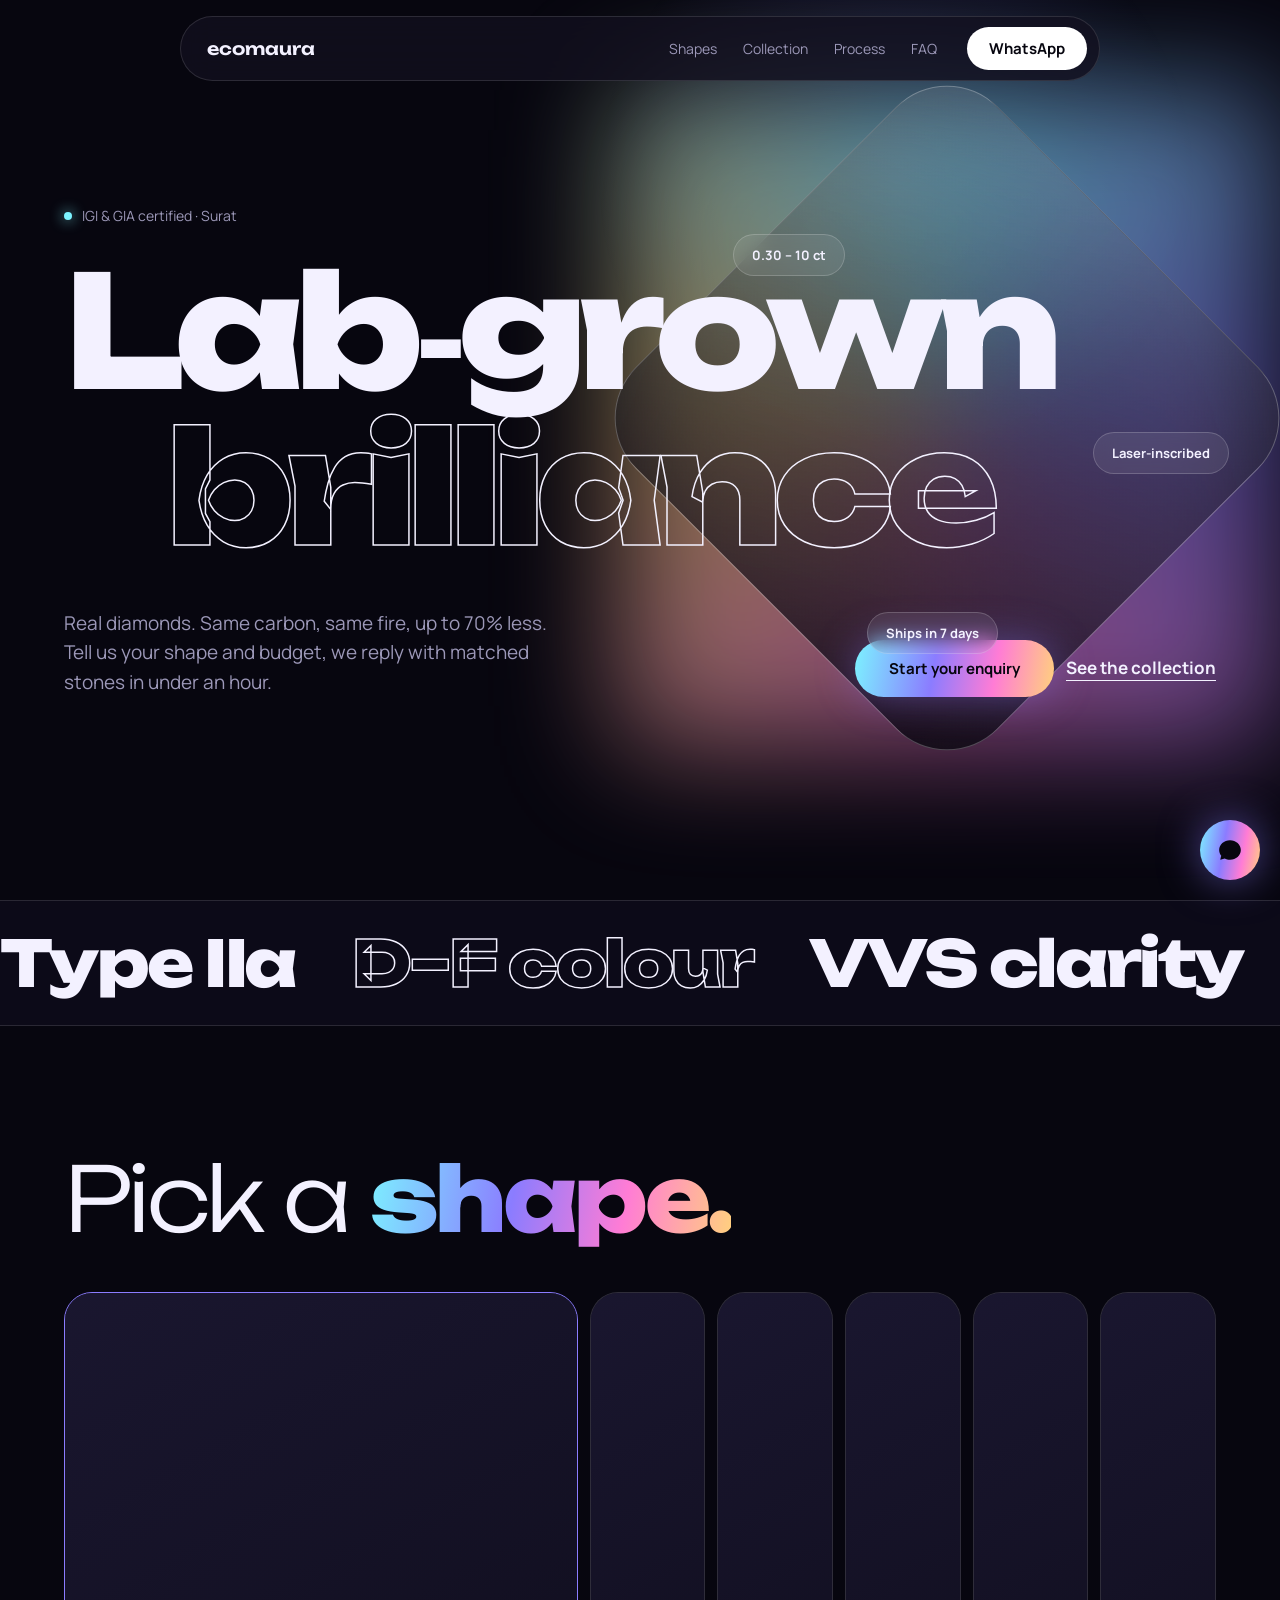
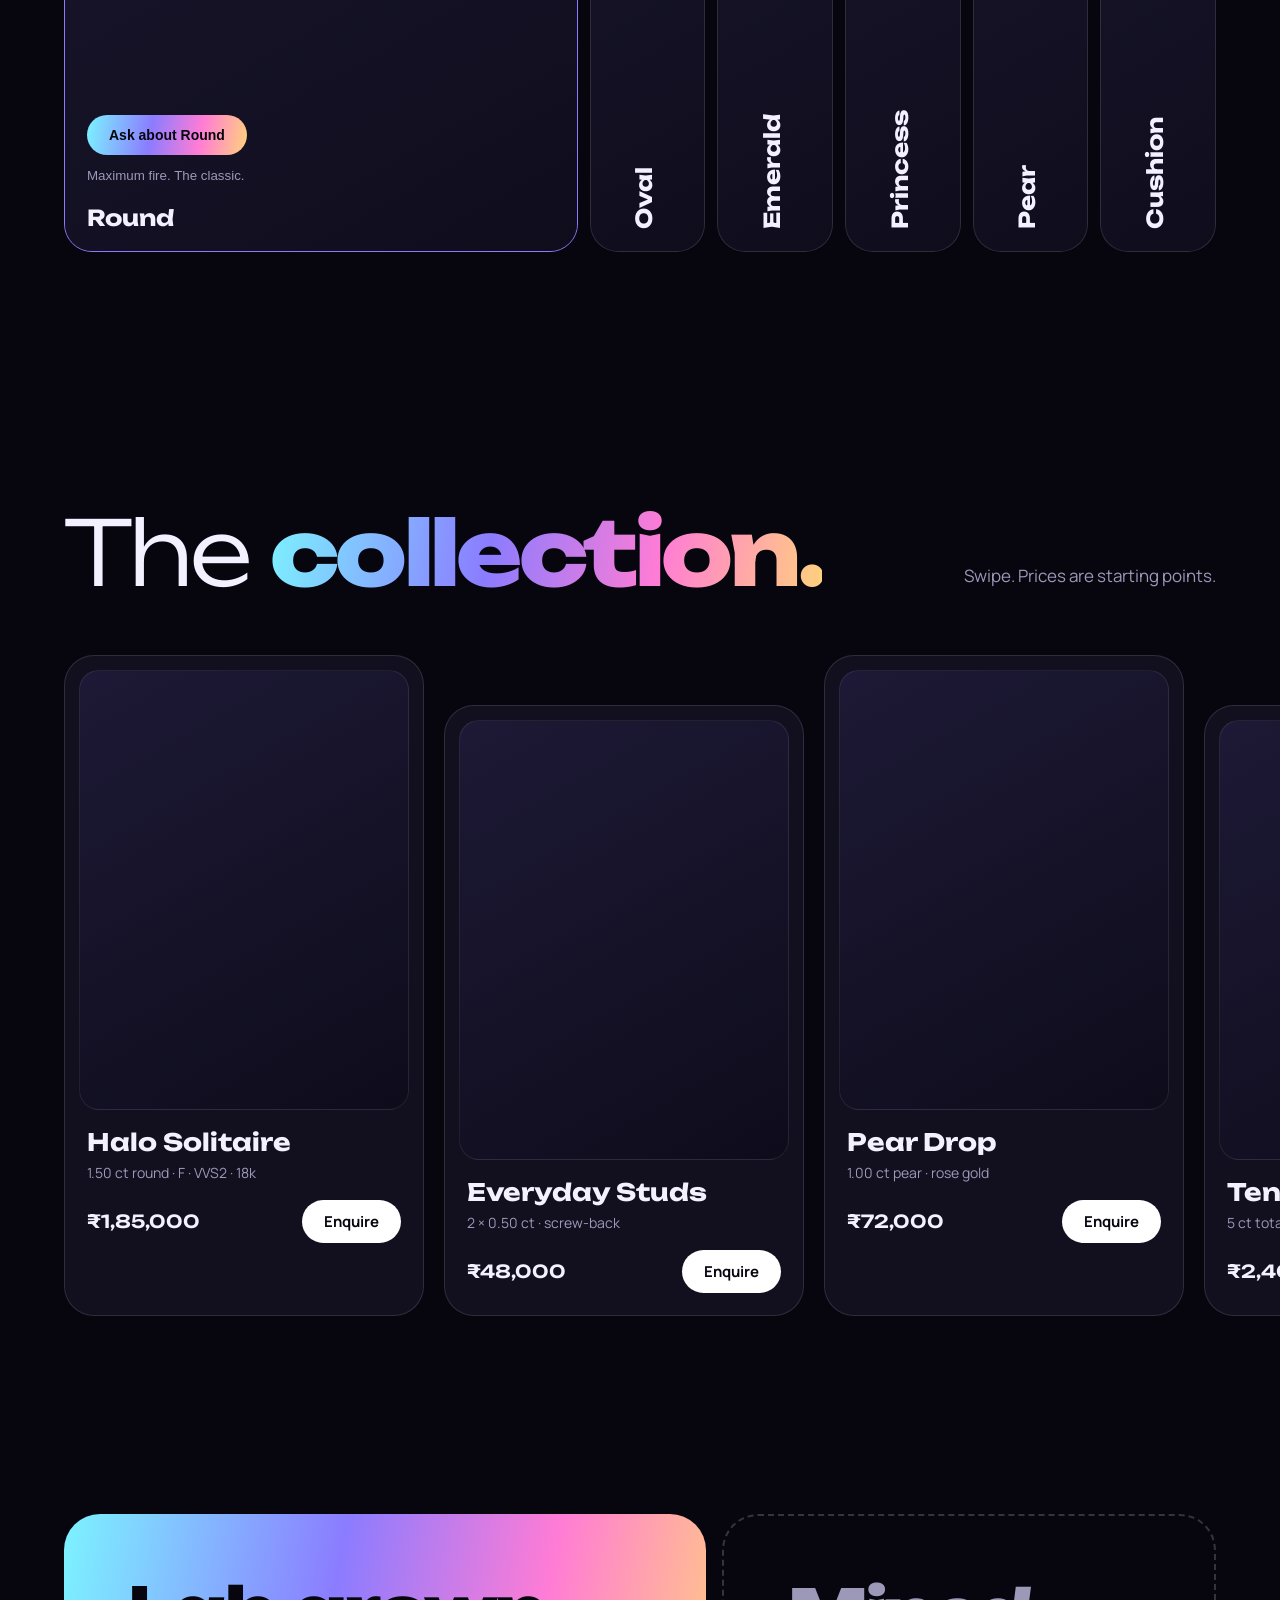
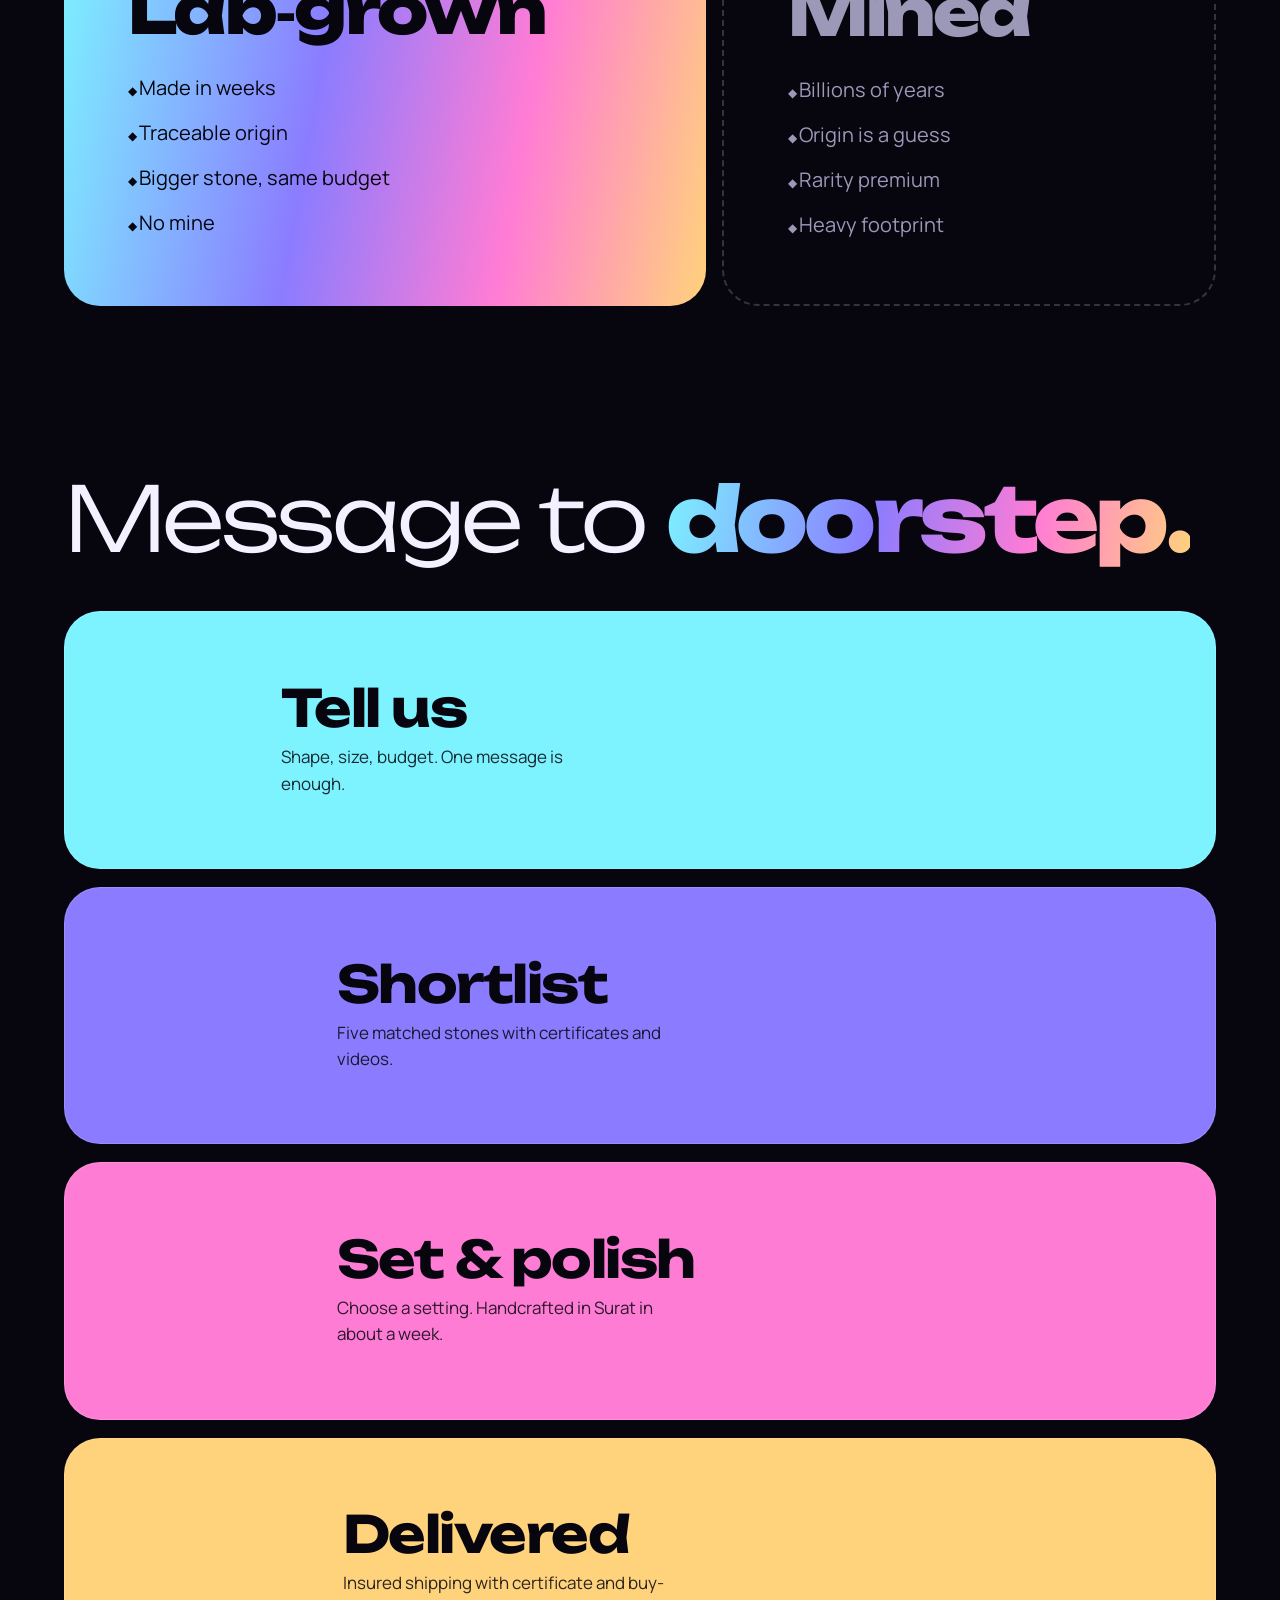
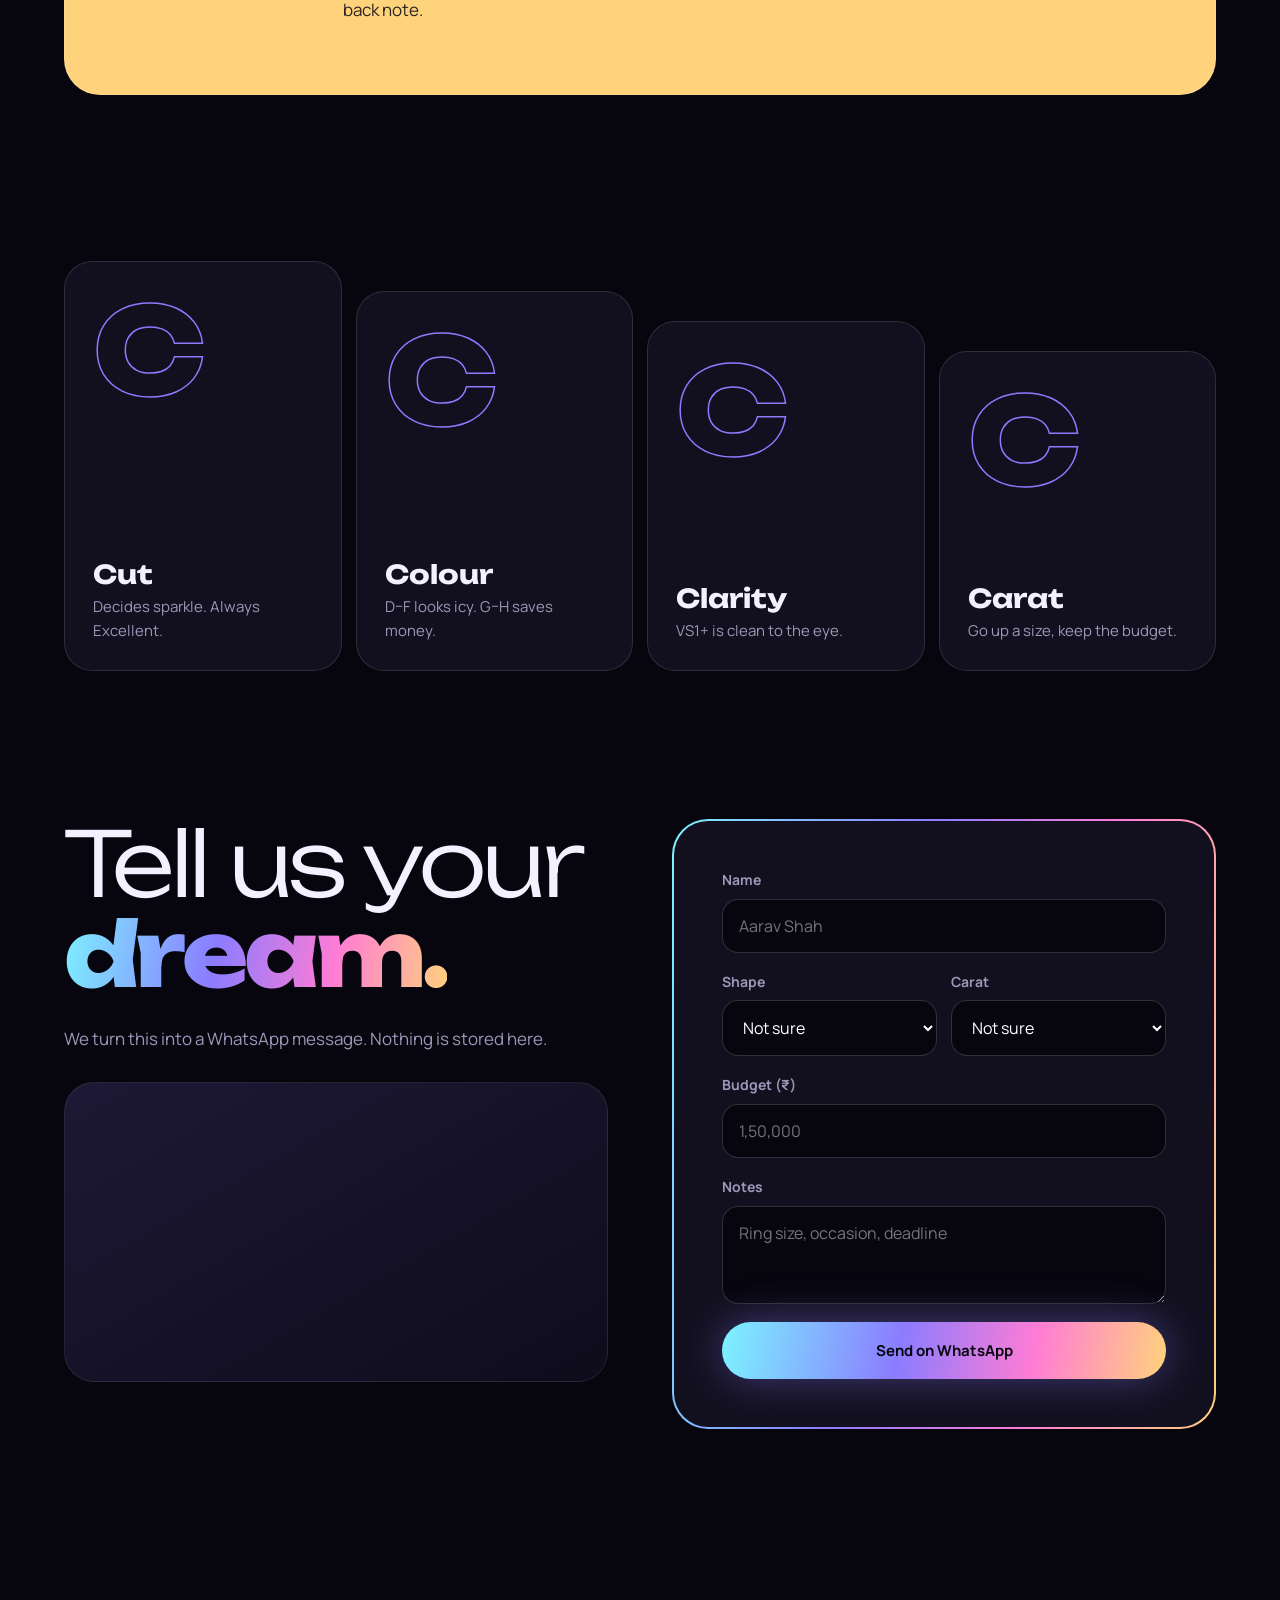
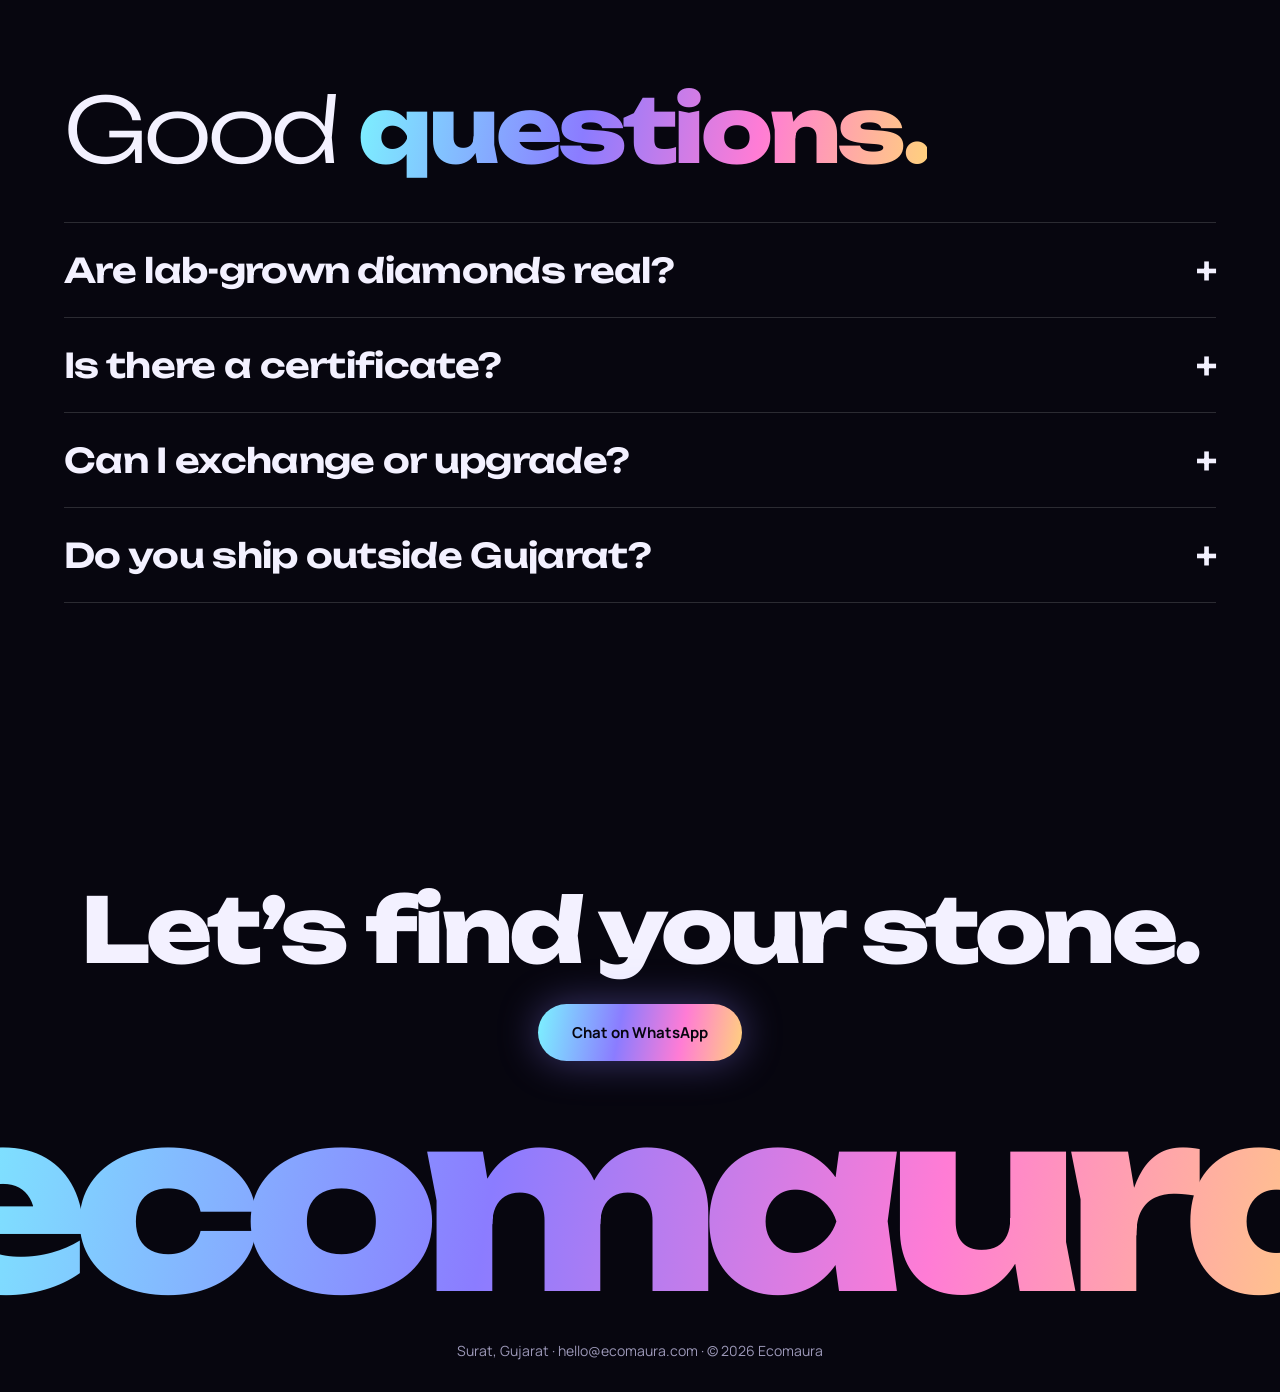
==== index.html @ 2a4612eb "Redesign: bold dark prism look with expanding shape gallery, swipe collection and stacked process" ====
<!DOCTYPE html>
<html lang="en">
<head>
<meta charset="utf-8">
<meta name="viewport" content="width=device-width, initial-scale=1">
<title>Ecomaura | Lab-grown diamonds, Surat</title>
<meta name="description" content="Certified lab-grown diamonds from Surat. Pick a shape, share a budget, get matched stones on WhatsApp.">
<link rel="preconnect" href="https://fonts.googleapis.com">
<link rel="preconnect" href="https://fonts.gstatic.com" crossorigin>
<link href="https://fonts.googleapis.com/css2?family=Manrope:wght@400;500;700&family=Unbounded:wght@300;600;800&display=swap" rel="stylesheet">
<link rel="stylesheet" href="css/style.css">
</head>
<body>
<div class="glow" aria-hidden="true"></div>

<header class="nav">
  <a class="logo" href="#top">ecomaura</a>
  <nav aria-label="Main"><a href="#shapes">Shapes</a><a href="#collection">Collection</a><a href="#process">Process</a><a href="#faq">FAQ</a></nav>
  <a class="pill-btn" data-wa="Hi Ecomaura, I’d like to know more about your lab-grown diamonds.">WhatsApp</a>
</header>

<main id="top">
<section class="hero">
  <p class="tag"><i></i>IGI &amp; GIA certified · Surat</p>
  <h1><span>Lab&#8209;grown</span><span class="out">brilliance</span></h1>
  <div class="hero-row">
    <p class="lead">Real diamonds. Same carbon, same fire, up to 70% less. Tell us your shape and budget, we reply with matched stones in under an hour.</p>
    <div class="cta"><a class="prism-btn" href="#enquire">Start your enquiry</a><a class="text-btn" href="#collection">See the collection</a></div>
  </div>
  <div class="orb" aria-hidden="true"><div class="ph orb-ph"></div></div>
  <div class="chip c-a">0.30 – 10 ct</div><div class="chip c-b">Laser-inscribed</div><div class="chip c-c">Ships in 7 days</div>
</section>

<div class="marq" aria-hidden="true"><div><span>Type IIa</span><span class="out">D–F colour</span><span>VVS clarity</span><span class="out">Excellent cut</span><span>Buy-back</span><span class="out">Insured</span>
<span>Type IIa</span><span class="out">D–F colour</span><span>VVS clarity</span><span class="out">Excellent cut</span><span>Buy-back</span><span class="out">Insured</span></div></div>

<section id="shapes">
  <h2 class="rv">Pick a <b>shape.</b></h2>
  <div class="fan" role="list">
    <button class="pan on" data-shape="Round"><div class="ph"></div><h3>Round</h3><p>Maximum fire. The classic.</p><a data-wa="Hi Ecomaura, I’m looking at Round lab-grown diamonds.">Ask about Round</a></button>
    <button class="pan" data-shape="Oval"><div class="ph"></div><h3>Oval</h3><p>Looks bigger, elongates fingers.</p><a data-wa="Hi Ecomaura, I’m looking at Oval lab-grown diamonds.">Ask about Oval</a></button>
    <button class="pan" data-shape="Emerald"><div class="ph"></div><h3>Emerald</h3><p>Hall-of-mirrors glamour.</p><a data-wa="Hi Ecomaura, I’m looking at Emerald lab-grown diamonds.">Ask about Emerald</a></button>
    <button class="pan" data-shape="Princess"><div class="ph"></div><h3>Princess</h3><p>Sharp, modern, square.</p><a data-wa="Hi Ecomaura, I’m looking at Princess lab-grown diamonds.">Ask about Princess</a></button>
    <button class="pan" data-shape="Pear"><div class="ph"></div><h3>Pear</h3><p>Teardrop with a point of view.</p><a data-wa="Hi Ecomaura, I’m looking at Pear lab-grown diamonds.">Ask about Pear</a></button>
    <button class="pan" data-shape="Cushion"><div class="ph"></div><h3>Cushion</h3><p>Soft corners, vintage warmth.</p><a data-wa="Hi Ecomaura, I’m looking at Cushion lab-grown diamonds.">Ask about Cushion</a></button>
  </div>
</section>

<section id="collection" class="coll">
  <div class="coll-head"><h2 class="rv">The <b>collection.</b></h2><p>Swipe. Prices are starting points.</p></div>
  <div class="rail">
    <article class="pc spot"><div class="ph"></div><h3>Halo Solitaire</h3><p>1.50 ct round · F · VVS2 · 18k</p><div><b>₹1,85,000</b><a class="pill-btn" data-wa="Hi Ecomaura, I’m interested in the Halo Solitaire.">Enquire</a></div></article>
    <article class="pc spot"><div class="ph"></div><h3>Everyday Studs</h3><p>2 × 0.50 ct · screw-back</p><div><b>₹48,000</b><a class="pill-btn" data-wa="Hi Ecomaura, I’m interested in the Everyday Studs.">Enquire</a></div></article>
    <article class="pc spot"><div class="ph"></div><h3>Pear Drop</h3><p>1.00 ct pear · rose gold</p><div><b>₹72,000</b><a class="pill-btn" data-wa="Hi Ecomaura, I’m interested in the Pear Drop pendant.">Enquire</a></div></article>
    <article class="pc spot"><div class="ph"></div><h3>Tennis Bracelet</h3><p>5 ct total · 7 inch</p><div><b>₹2,40,000</b><a class="pill-btn" data-wa="Hi Ecomaura, I’m interested in the Tennis Bracelet.">Enquire</a></div></article>
    <article class="pc spot"><div class="ph"></div><h3>Loose Stones</h3><p>Any shape, 0.30 – 10 ct</p><div><b>Shortlist of 5</b><a class="pill-btn" data-wa="Hi Ecomaura, please share a shortlist of loose stones.">Ask</a></div></article>
  </div>
</section>

<section class="vs">
  <div class="half lab spot"><h2>Lab&#8209;grown</h2><ul><li>Made in weeks</li><li>Traceable origin</li><li>Bigger stone, same budget</li><li>No mine</li></ul></div>
  <div class="half old"><h2>Mined</h2><ul><li>Billions of years</li><li>Origin is a guess</li><li>Rarity premium</li><li>Heavy footprint</li></ul></div>
</section>

<section id="process" class="proc">
  <h2 class="rv">Message to <b>doorstep.</b></h2>
  <div class="stack">
    <div class="st s1"><em>1</em><div><h3>Tell us</h3><p>Shape, size, budget. One message is enough.</p></div></div>
    <div class="st s2"><em>2</em><div><h3>Shortlist</h3><p>Five matched stones with certificates and videos.</p></div></div>
    <div class="st s3"><em>3</em><div><h3>Set &amp; polish</h3><p>Choose a setting. Handcrafted in Surat in about a week.</p></div></div>
    <div class="st s4"><em>4</em><div><h3>Delivered</h3><p>Insured shipping with certificate and buy-back note.</p></div></div>
  </div>
</section>

<section class="cs">
  <div class="c spot"><span>C</span><h3>Cut</h3><p>Decides sparkle. Always Excellent.</p></div>
  <div class="c spot"><span>C</span><h3>Colour</h3><p>D–F looks icy. G–H saves money.</p></div>
  <div class="c spot"><span>C</span><h3>Clarity</h3><p>VS1+ is clean to the eye.</p></div>
  <div class="c spot"><span>C</span><h3>Carat</h3><p>Go up a size, keep the budget.</p></div>
</section>

<section id="enquire" class="enq">
  <div><h2 class="rv">Tell us your <b>dream.</b></h2><p class="sub">We turn this into a WhatsApp message. Nothing is stored here.</p><div class="ph tall"></div></div>
  <form id="form" class="form" novalidate>
    <label>Name<input name="name" autocomplete="name" placeholder="Aarav Shah" required></label>
    <div class="two">
      <label>Shape<select name="shape"><option value="">Not sure</option><option>Round</option><option>Oval</option><option>Emerald</option><option>Princess</option><option>Pear</option><option>Cushion</option></select></label>
      <label>Carat<select name="carat"><option value="">Not sure</option><option>Under 1 ct</option><option>1 to 2 ct</option><option>2 to 4 ct</option><option>4 ct+</option></select></label>
    </div>
    <label>Budget (₹)<input name="budget" inputmode="numeric" placeholder="1,50,000"></label>
    <label>Notes<textarea name="note" rows="3" placeholder="Ring size, occasion, deadline"></textarea></label>
    <button class="prism-btn" type="submit">Send on WhatsApp</button>
    <p class="err" id="err" role="alert" hidden>Add your name so we know who to reply to.</p>
  </form>
</section>

<section id="faq" class="faq">
  <h2 class="rv">Good <b>questions.</b></h2>
  <details><summary>Are lab-grown diamonds real?</summary><p>Yes. Same crystal, same hardness, graded by the same labs.</p></details>
  <details><summary>Is there a certificate?</summary><p>Every stone above 0.30 ct has an IGI or GIA report and a laser inscription.</p></details>
  <details><summary>Can I exchange or upgrade?</summary><p>Exchange within 30 days. Upgrade against original value any time.</p></details>
  <details><summary>Do you ship outside Gujarat?</summary><p>Insured across India and most countries. Share your pin code on WhatsApp.</p></details>
</section>
</main>

<footer class="foot">
  <h2>Let’s find your stone.</h2>
  <a class="prism-btn" data-wa="Hi Ecomaura, I’d like to talk about a diamond.">Chat on WhatsApp</a>
  <div class="mark" aria-hidden="true">ecomaura</div>
  <p>Surat, Gujarat · hello@ecomaura.com · © 2026 Ecomaura</p>
</footer>
<a class="fab" data-wa="Hi Ecomaura, I have a question." aria-label="Chat on WhatsApp"><svg viewBox="0 0 24 24" width="26" height="26" aria-hidden="true"><path fill="currentColor" d="M12 3C6.5 3 2 7 2 12c0 2 .7 3.8 1.9 5.3L3 21l4.1-1.2C8.5 20.6 10.2 21 12 21c5.5 0 10-4 10-9s-4.5-9-10-9Z"/></svg></a>
<script src="js/main.js"></script>
</body>
</html>
---- css/style.css ----
:root{--bg:#07060F;--card:#12101F;--tx:#F3F1FF;--mut:#9C98B8;--prism:linear-gradient(100deg,#7CF3FF,#8B7CFF 40%,#FF7CD5 70%,#FFD27C);--d:'Unbounded',sans-serif;--b:'Manrope',system-ui,sans-serif;--pad:clamp(20px,5vw,80px)}
*{box-sizing:border-box;margin:0}
html{scroll-behavior:smooth;scroll-padding-top:90px}
body{background:var(--bg);color:var(--tx);font:400 17px/1.55 var(--b);overflow-x:hidden;-webkit-font-smoothing:antialiased}
a{color:inherit}:focus-visible{outline:3px solid #7CF3FF;outline-offset:3px}
section{padding:clamp(70px,10vw,150px) var(--pad)}
h1,h2,h3{font-family:var(--d);line-height:1}
h2{font-size:clamp(38px,7vw,104px);font-weight:300;letter-spacing:-.04em;margin-bottom:48px}
h2 b,.mark{font-weight:800;background:var(--prism);-webkit-background-clip:text;background-clip:text;color:transparent}
.out{color:transparent;-webkit-text-stroke:1.5px var(--tx)}
.ph{background:linear-gradient(150deg,#1d1936,#0e0c1b);border:1px solid #ffffff14;min-height:160px;width:100%}
.glow{position:fixed;inset:0;pointer-events:none;z-index:0;background:radial-gradient(500px circle at var(--mx,70%) var(--my,20%),#8B7CFF33,transparent 60%)}
main,.foot,.nav{position:relative;z-index:1}

.prism-btn,.pill-btn{display:inline-block;text-decoration:none;font:700 15px var(--b);border:0;cursor:pointer;border-radius:99px;transition:transform .25s,box-shadow .25s}
.prism-btn{padding:18px 34px;color:#07060F;background:var(--prism);box-shadow:0 0 40px #8B7CFF66}
.prism-btn:hover{transform:translateY(-3px) scale(1.03);box-shadow:0 0 70px #FF7CD599}
.pill-btn{padding:11px 22px;background:#fff;color:#07060F}.pill-btn:hover{background:#7CF3FF}
.text-btn{font-weight:700;text-underline-offset:6px;margin-left:12px}

.nav{position:fixed;top:16px;left:50%;transform:translateX(-50%);z-index:50;display:flex;align-items:center;gap:30px;padding:10px 12px 10px 26px;background:#12101fcc;backdrop-filter:blur(16px);border:1px solid #ffffff1f;border-radius:99px;width:min(920px,calc(100% - 24px))}
.logo{font:600 17px var(--d);text-decoration:none;margin-right:auto}
.nav nav{display:flex;gap:26px;font-size:14px;color:var(--mut)}.nav nav a{text-decoration:none}.nav nav a:hover{color:#fff}

.hero{min-height:100vh;display:flex;flex-direction:column;justify-content:center;position:relative;padding-top:130px;overflow:hidden}
.tag{display:inline-flex;gap:10px;align-items:center;font-size:14px;color:var(--mut);margin-bottom:26px}
.tag i{width:8px;height:8px;border-radius:50%;background:#7CF3FF;box-shadow:0 0 14px #7CF3FF}
.hero h1{font-size:clamp(48px,12.2vw,200px);font-weight:800;letter-spacing:-.06em;position:relative;z-index:2}
.hero h1 span{display:block}
.hero h1 .out{margin-left:8vw;animation:slide 1.2s .2s cubic-bezier(.2,.8,.2,1) both}
.hero h1 span:first-child{animation:slide 1.2s cubic-bezier(.2,.8,.2,1) both}
@keyframes slide{from{opacity:0;transform:translateY(60px)}}
.hero-row{display:flex;justify-content:space-between;gap:30px;flex-wrap:wrap;align-items:flex-end;margin-top:44px;position:relative;z-index:2}
.lead{max-width:42ch;color:var(--mut);font-size:19px}
.orb{position:absolute;right:6vw;top:18%;width:min(40vw,520px);aspect-ratio:1;z-index:1}
.orb::before{content:"";position:absolute;inset:-14%;background:conic-gradient(from 0deg,#7CF3FF,#8B7CFF,#FF7CD5,#FFD27C,#7CF3FF);filter:blur(60px);opacity:.55;animation:spin 14s linear infinite}
.orb-ph{position:relative;height:100%;transform:rotate(45deg);border-radius:14%;border:1px solid #ffffff40;background:linear-gradient(150deg,#ffffff1a,#07060Fcc)}
@keyframes spin{to{transform:rotate(360deg)}}
.chip{position:absolute;z-index:3;padding:10px 18px;border-radius:99px;font-size:13px;font-weight:700;background:#ffffff14;border:1px solid #ffffff30;backdrop-filter:blur(10px)}
.c-a{right:34vw;top:26%}.c-b{right:4vw;top:48%}.c-c{right:22vw;top:68%}

.marq{overflow:hidden;white-space:nowrap;border-block:1px solid #ffffff1f;padding:22px 0;background:#0c0a18}
.marq div{display:inline-block;animation:mq 36s linear infinite}
.marq span{font:800 clamp(34px,5vw,64px) var(--d);letter-spacing:-.04em;margin-right:56px}
@keyframes mq{to{transform:translateX(-50%)}}

.fan{display:flex;gap:12px;height:min(560px,70vh)}
.pan{flex:1;position:relative;overflow:hidden;border:1px solid #ffffff1f;border-radius:28px;background:var(--card);color:var(--tx);text-align:left;padding:0;cursor:pointer;transition:flex .6s cubic-bezier(.2,.8,.2,1)}
.pan.on{flex:4.5;border-color:#8B7CFF}
.pan .ph{position:absolute;inset:0;border:0;opacity:.7;height:100%}
.pan h3{position:absolute;left:22px;bottom:22px;font-size:22px;transition:.4s}
.pan:not(.on) h3{writing-mode:vertical-rl;transform:rotate(180deg);left:50%;bottom:22px;margin-left:-14px}
.pan p,.pan a{position:absolute;left:22px;opacity:0;transition:opacity .4s;pointer-events:none}
.pan p{bottom:64px;color:var(--mut)}
.pan a{bottom:150px;background:var(--prism);color:#07060F;padding:12px 22px;border-radius:99px;font-weight:700;text-decoration:none;font-size:14px}
.pan.on p,.pan.on a{opacity:1;pointer-events:auto;transition-delay:.25s}
.pan.on a{bottom:96px}.pan.on p{bottom:68px}.pan.on h3{bottom:22px}

.coll{padding-inline:0}.coll-head{padding-inline:var(--pad);display:flex;justify-content:space-between;align-items:flex-end;gap:20px;flex-wrap:wrap}
.coll-head p{color:var(--mut);margin-bottom:56px}
.rail{display:flex;gap:20px;overflow-x:auto;scroll-snap-type:x mandatory;padding:10px var(--pad) 30px;scrollbar-width:thin}
.pc{flex:0 0 min(360px,80vw);scroll-snap-align:center;background:var(--card);border:1px solid #ffffff1f;border-radius:30px;padding:14px;display:flex;flex-direction:column;gap:8px}
.pc:nth-child(even){margin-top:50px}
.pc .ph{aspect-ratio:3/4;border-radius:20px}
.pc h3{font-size:24px;margin-top:12px;padding-inline:8px}.pc p{color:var(--mut);font-size:14px;padding-inline:8px}
.pc div:last-child{display:flex;justify-content:space-between;align-items:center;padding:8px}
.pc b{font:600 18px var(--d)}
.spot{position:relative;overflow:hidden}
.spot::after{content:"";position:absolute;inset:0;pointer-events:none;background:radial-gradient(260px circle at var(--x,50%) var(--y,0),#ffffff1c,transparent 70%);opacity:0;transition:.3s}
.spot:hover::after{opacity:1}

.vs{display:grid;grid-template-columns:1.3fr 1fr;gap:16px;padding-block:40px}
.half{border-radius:36px;padding:clamp(28px,5vw,64px)}
.half h2{font-size:clamp(34px,5vw,72px);font-weight:800;margin-bottom:30px}
.half ul{list-style:none;padding:0;display:grid;gap:14px;font-size:20px}
.half li::before{content:"◆ ";font-size:12px}
.lab{background:var(--prism);color:#07060F}
.old{border:2px dashed #ffffff30;color:var(--mut)}

.proc .stack{display:grid;gap:0}
.st{position:sticky;top:110px;display:flex;align-items:center;gap:clamp(20px,5vw,70px);padding:clamp(28px,5vw,56px);border-radius:36px;margin-bottom:18px;border:1px solid #ffffff22}
.st em{font:800 clamp(80px,14vw,200px)/.8 var(--d);font-style:normal;color:transparent;-webkit-text-stroke:2px currentColor}
.st h3{font-size:clamp(26px,4vw,52px);margin-bottom:10px;letter-spacing:-.03em}.st p{max-width:34ch;opacity:.85}
.s1{background:#7CF3FF;color:#07060F}.s2{background:#8B7CFF;color:#07060F;top:130px}.s3{background:#FF7CD5;color:#07060F;top:150px}.s4{background:#FFD27C;color:#07060F;top:170px}

.cs{display:grid;grid-template-columns:repeat(4,1fr);gap:14px;padding-block:20px}
.c{background:var(--card);border:1px solid #ffffff1f;border-radius:28px;padding:28px;min-height:320px;display:flex;flex-direction:column;justify-content:flex-end}
.c span{font:800 120px/1 var(--d);color:transparent;-webkit-text-stroke:1.5px #8B7CFF;margin-bottom:auto}
.c h3{font-size:26px;margin-bottom:8px}.c p{color:var(--mut);font-size:15px}
.c:nth-child(2){margin-top:30px}.c:nth-child(3){margin-top:60px}.c:nth-child(4){margin-top:90px}

.enq{display:grid;grid-template-columns:1fr 1fr;gap:clamp(24px,5vw,80px);align-items:start}
.sub{color:var(--mut);margin:-20px 0 30px}.tall{height:300px;border-radius:30px}
.form{display:grid;gap:18px;padding:clamp(24px,4vw,48px);border-radius:36px;background:linear-gradient(var(--card),var(--card)) padding-box,var(--prism) border-box;border:2px solid transparent}
.form label{display:grid;gap:8px;font-size:14px;font-weight:700;color:var(--mut)}
.two{display:grid;grid-template-columns:1fr 1fr;gap:14px}
input,select,textarea{font:400 16px var(--b);color:#fff;background:#07060F;border:1px solid #ffffff2a;border-radius:16px;padding:15px 16px;width:100%}
input:focus,select:focus,textarea:focus{outline:none;border-color:#7CF3FF}
.err{color:#FFD27C;font-size:14px}

.faq details{border-top:1px solid #ffffff26;padding:26px 0}.faq details:last-child{border-bottom:1px solid #ffffff26}
.faq summary{font:600 clamp(20px,3vw,34px) var(--d);cursor:pointer;letter-spacing:-.02em;list-style:none;display:flex;justify-content:space-between}
.faq summary::-webkit-details-marker{display:none}.faq summary::after{content:"+";transition:.3s}.faq details[open] summary::after{transform:rotate(45deg)}
.faq p{color:var(--mut);margin-top:14px;max-width:56ch}

.foot{padding:clamp(80px,12vw,160px) var(--pad) 30px;overflow:hidden;text-align:center;display:flex;flex-direction:column;align-items:center;gap:30px}
.foot h2{margin:0;font-weight:800}
.mark{font:800 clamp(70px,19vw,320px)/.9 var(--d);letter-spacing:-.07em}
.foot p{color:var(--mut);font-size:14px}
.fab{position:fixed;right:20px;bottom:20px;z-index:60;width:60px;height:60px;border-radius:50%;display:grid;place-items:center;background:var(--prism);color:#07060F;box-shadow:0 0 40px #8B7CFF88}

.rv{opacity:0;transform:translateY(40px);transition:1s cubic-bezier(.2,.8,.2,1)}.rv.in{opacity:1;transform:none}

@media(max-width:900px){
 .nav nav{display:none}.orb{opacity:.5;right:-10vw;top:12%;width:70vw}.chip{display:none}
 .fan{flex-direction:column;height:auto}.pan{height:90px;flex:none;transition:height .6s}.pan.on{height:420px}
 .pan:not(.on) h3{writing-mode:horizontal-tb;transform:none;left:22px;margin:0;bottom:34px}
 .vs,.enq{grid-template-columns:1fr}.cs{grid-template-columns:1fr 1fr}.c:nth-child(n){margin-top:0}
 .st{flex-direction:column;align-items:flex-start;gap:10px;position:relative;top:0!important}.pc:nth-child(even){margin-top:0}}
@media(max-width:520px){.cs,.two{grid-template-columns:1fr}.hero h1 .out{margin-left:0}}
@media(prefers-reduced-motion:reduce){*{animation:none!important;transition:none!important}.rv{opacity:1;transform:none}}
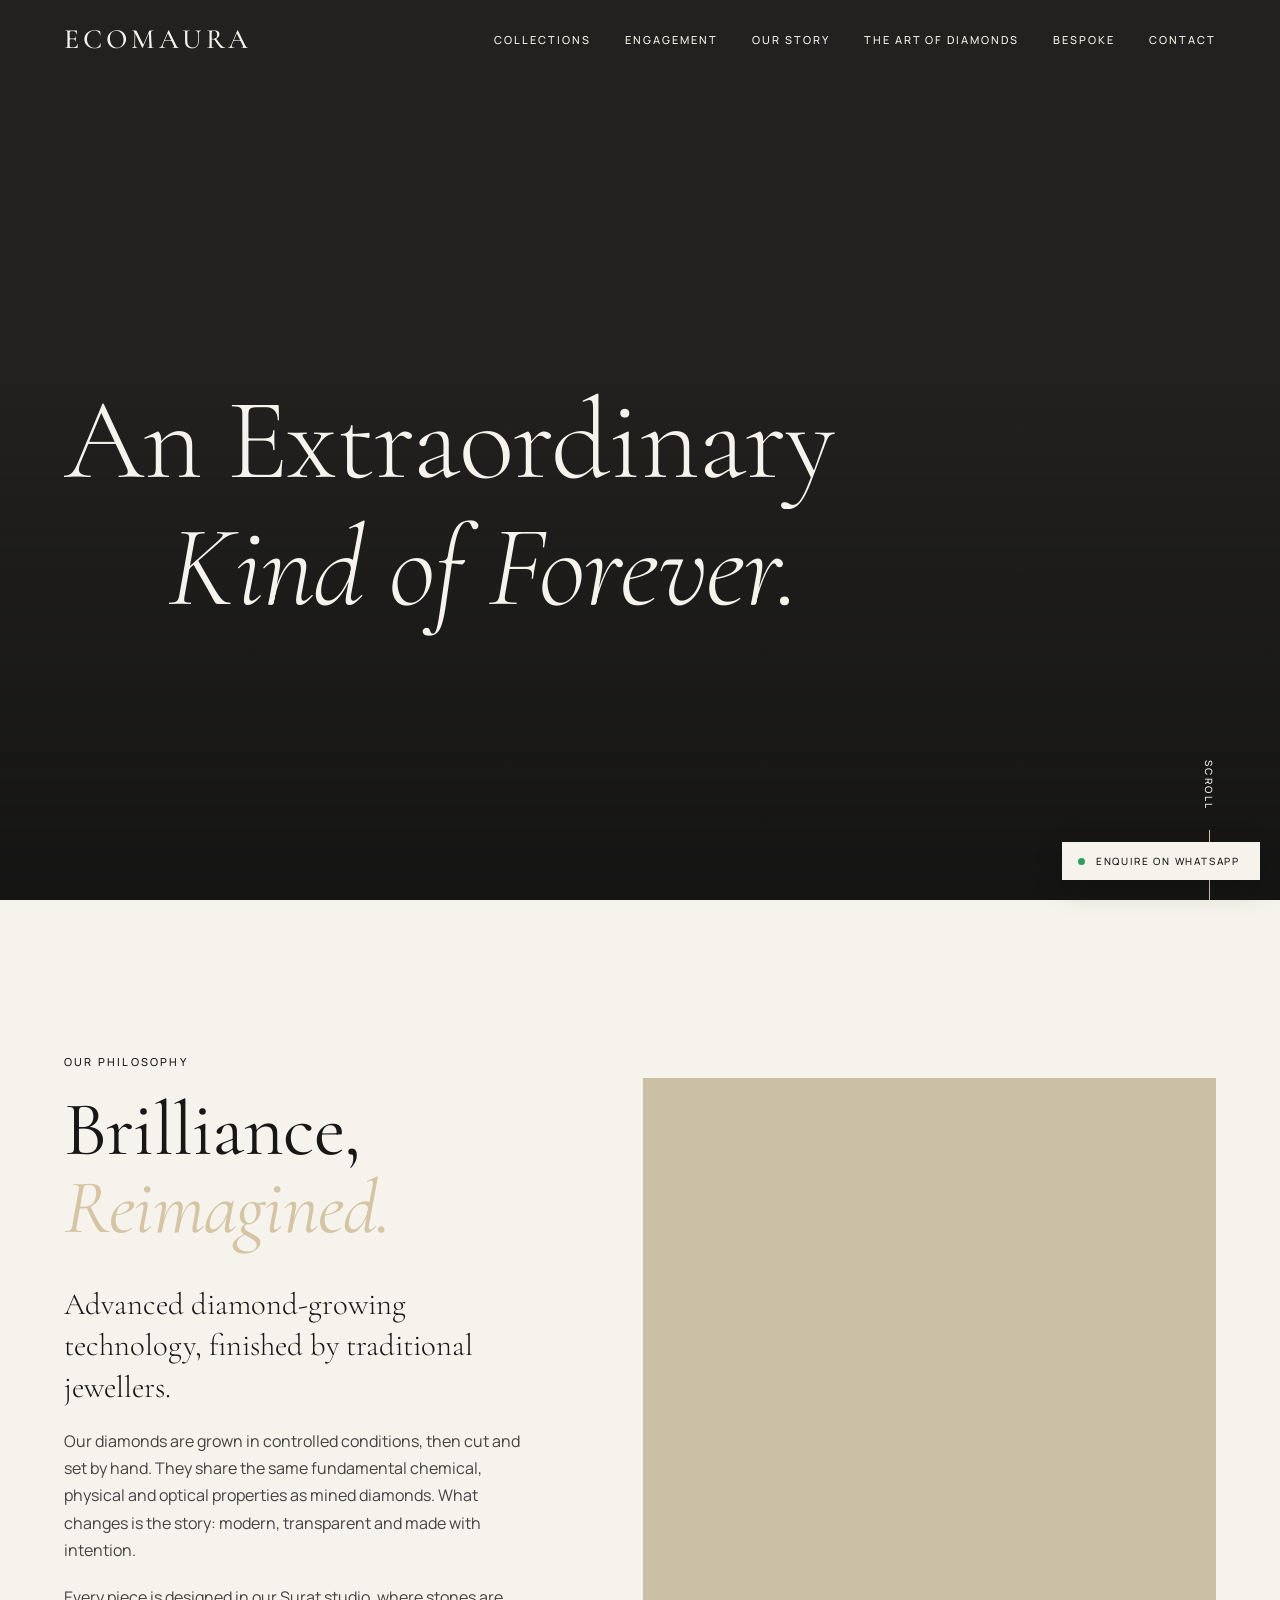
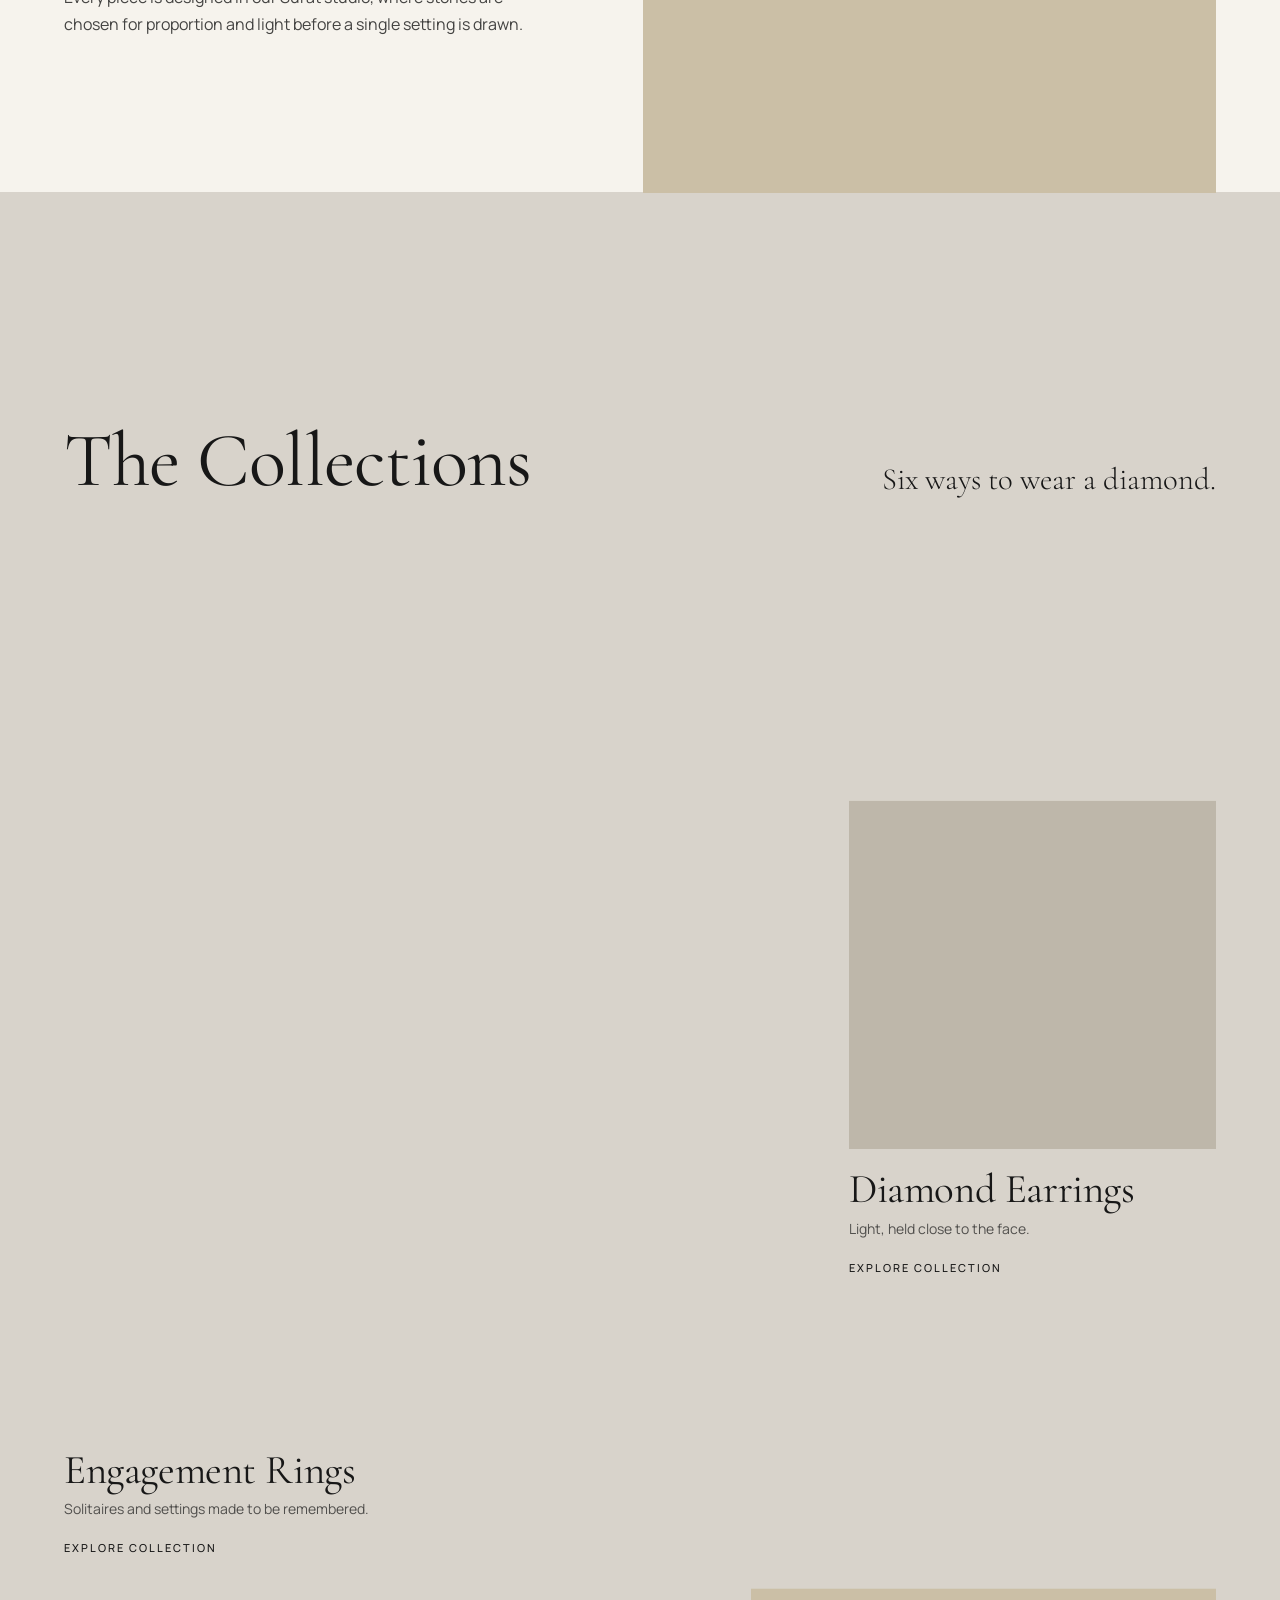
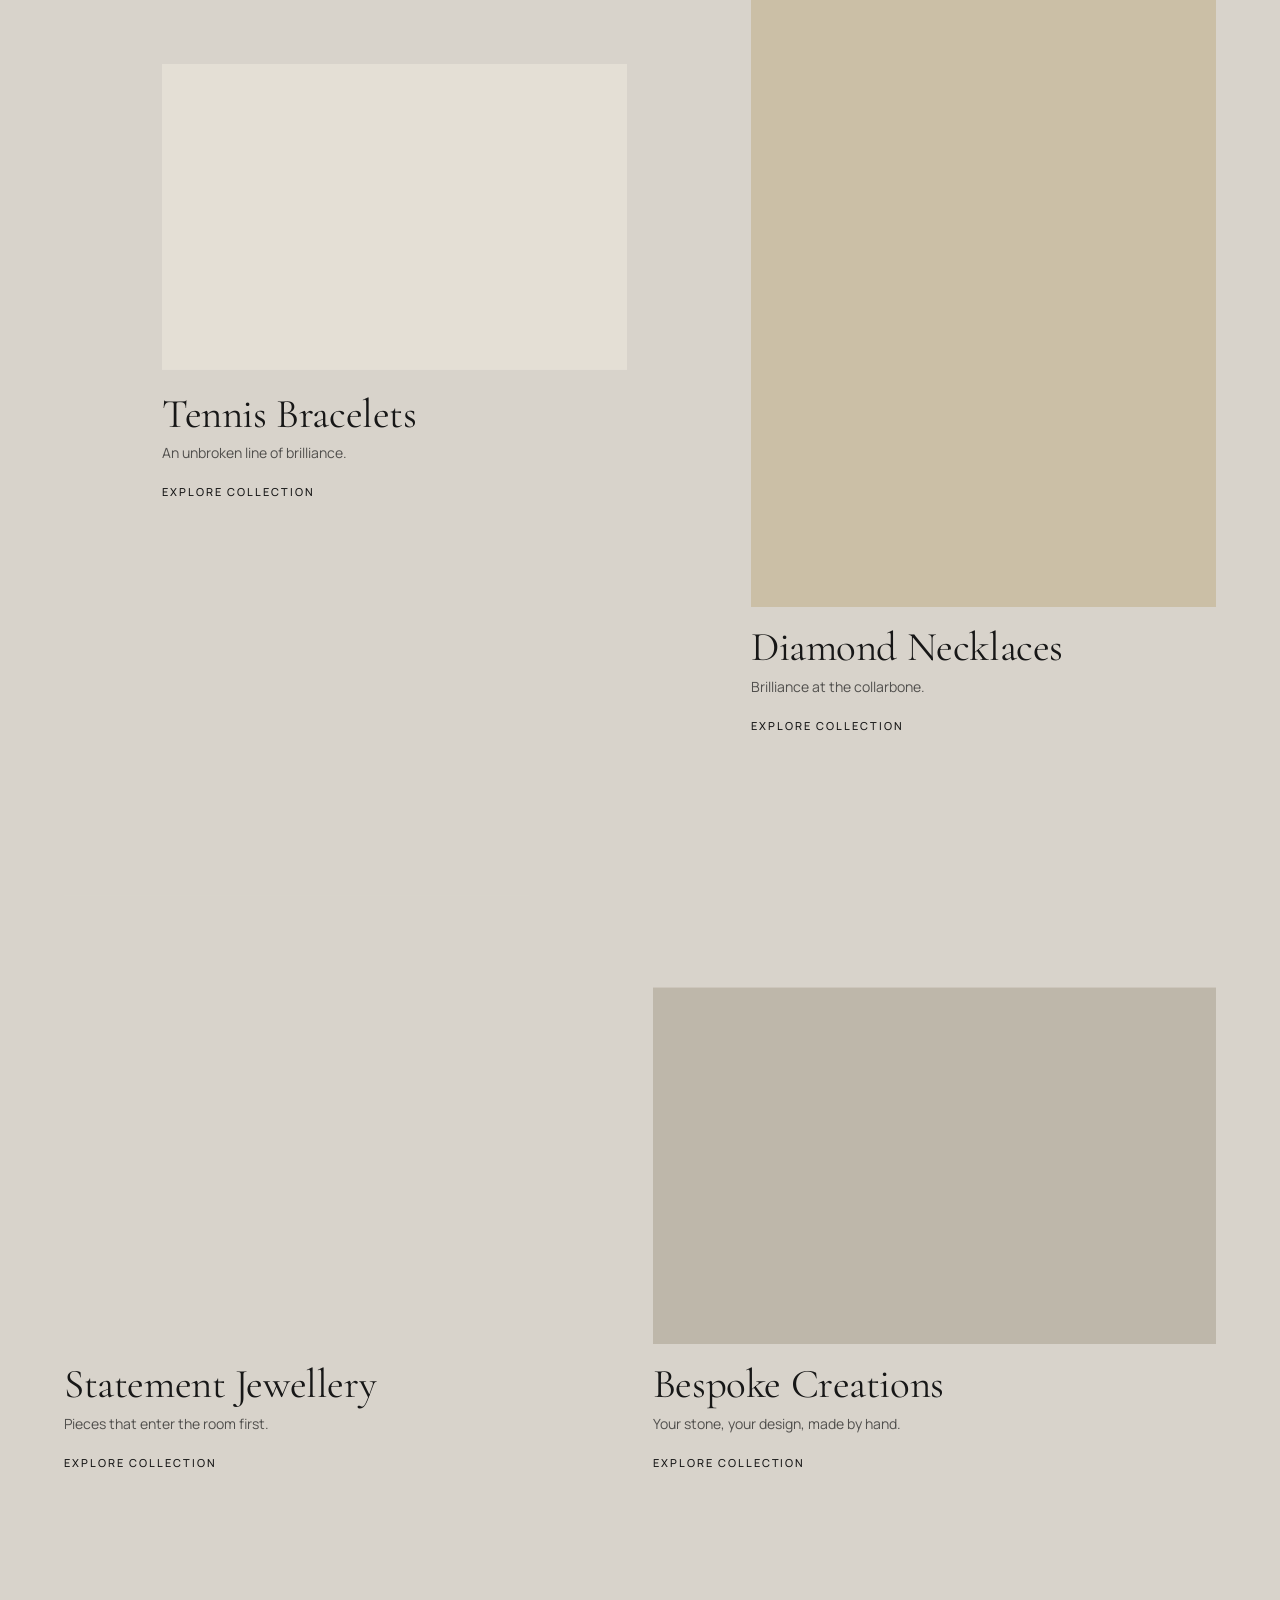
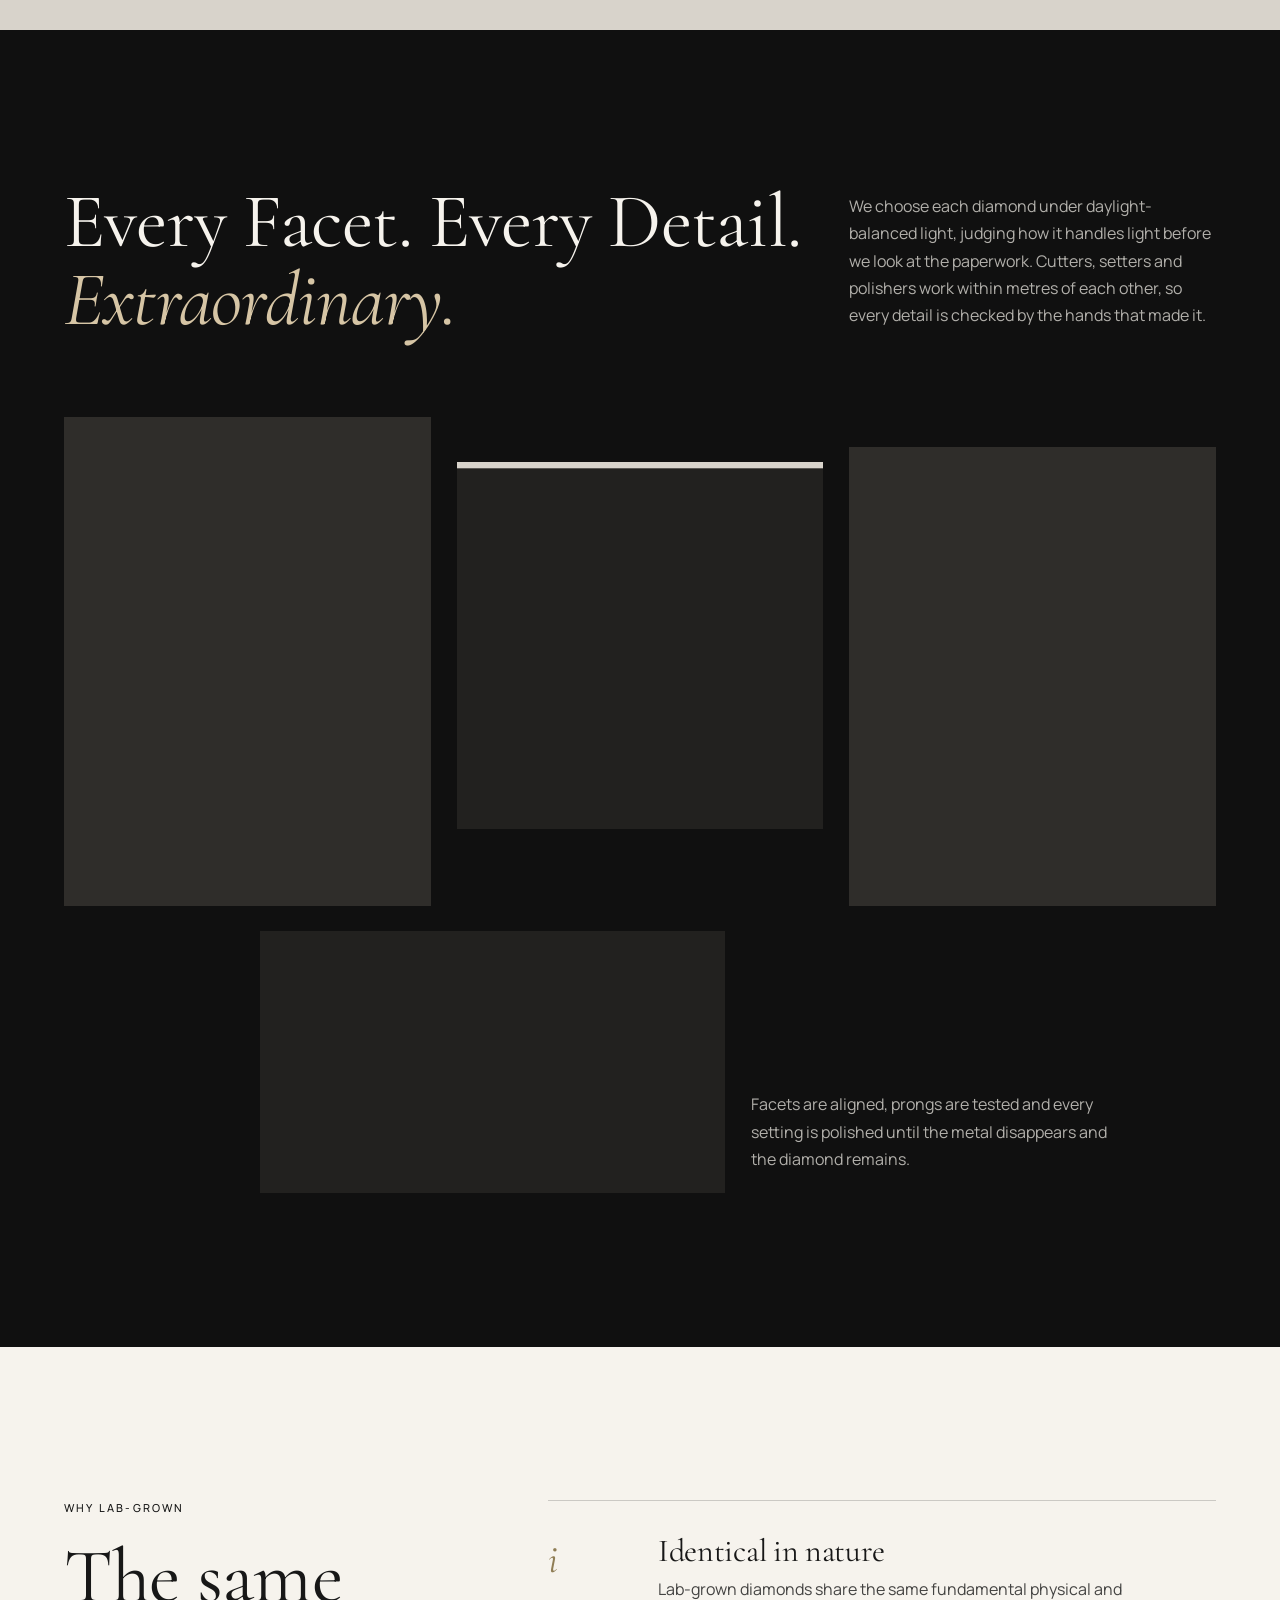
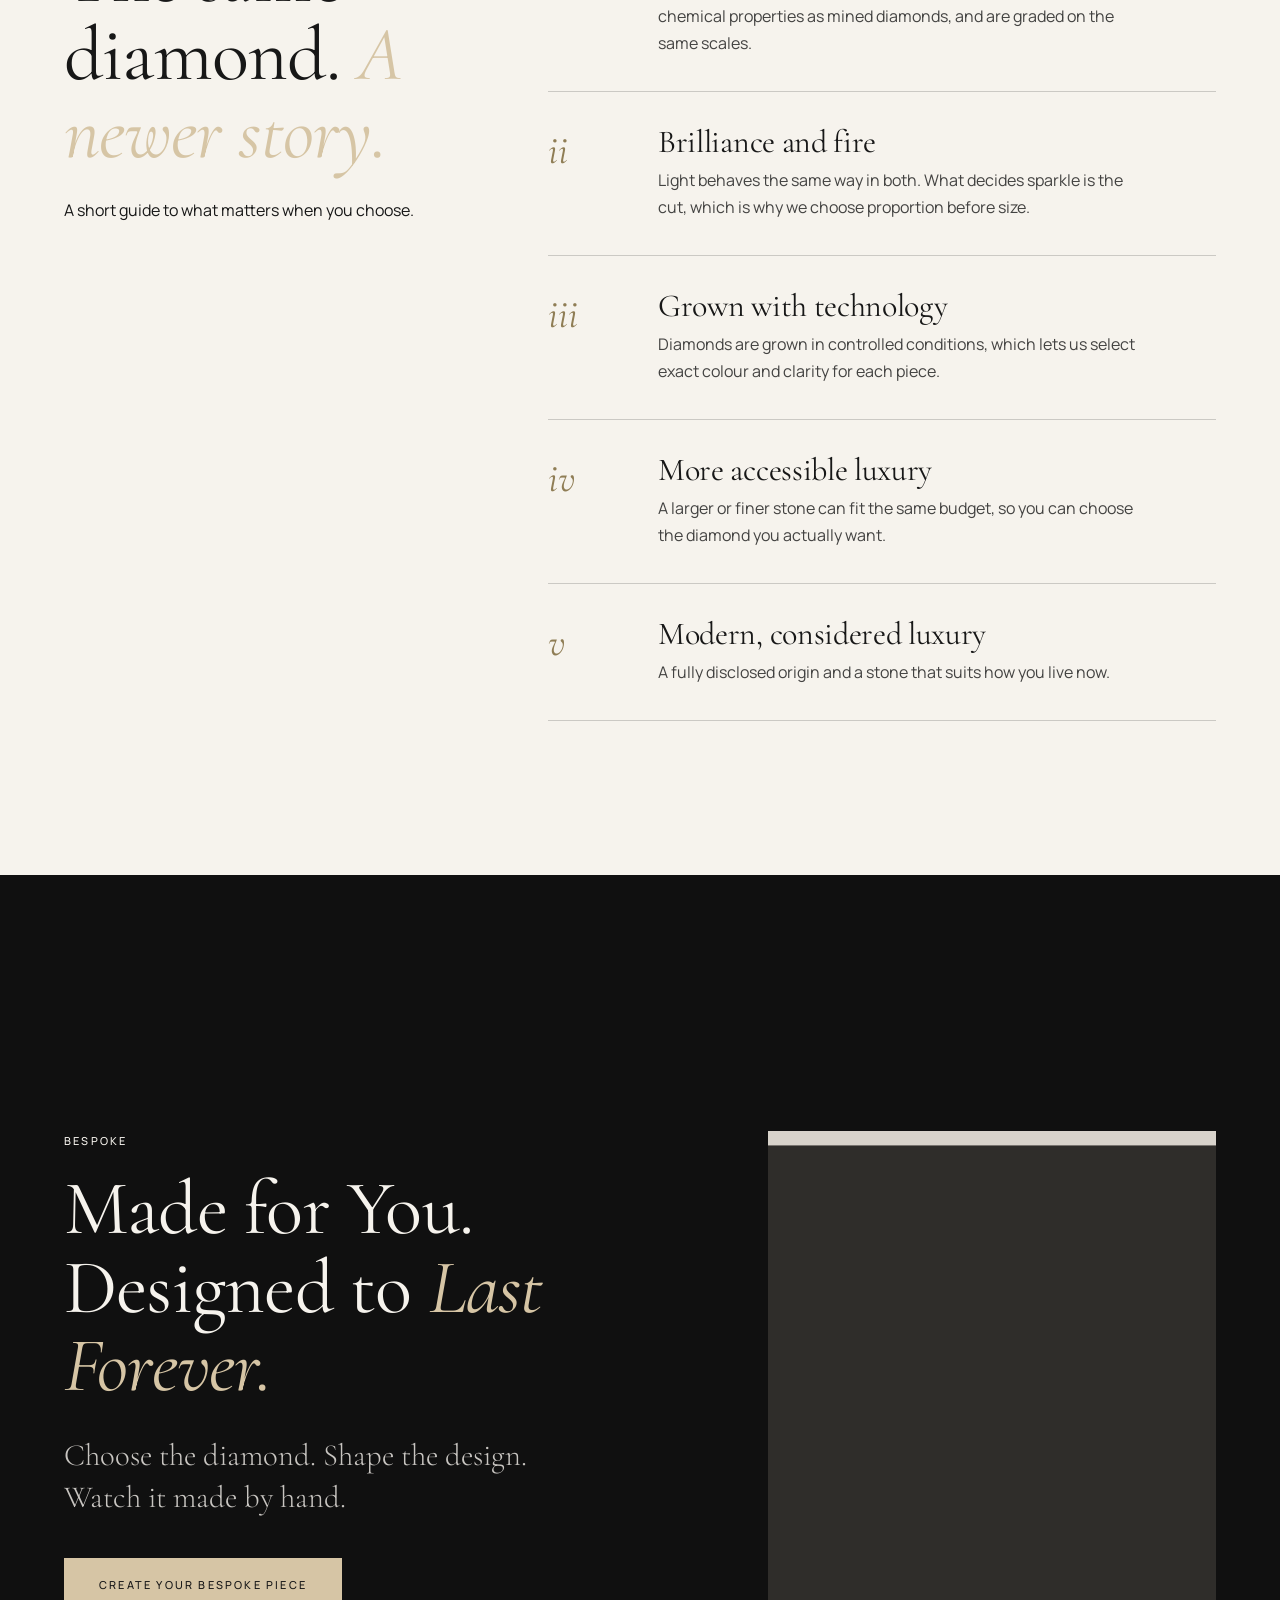
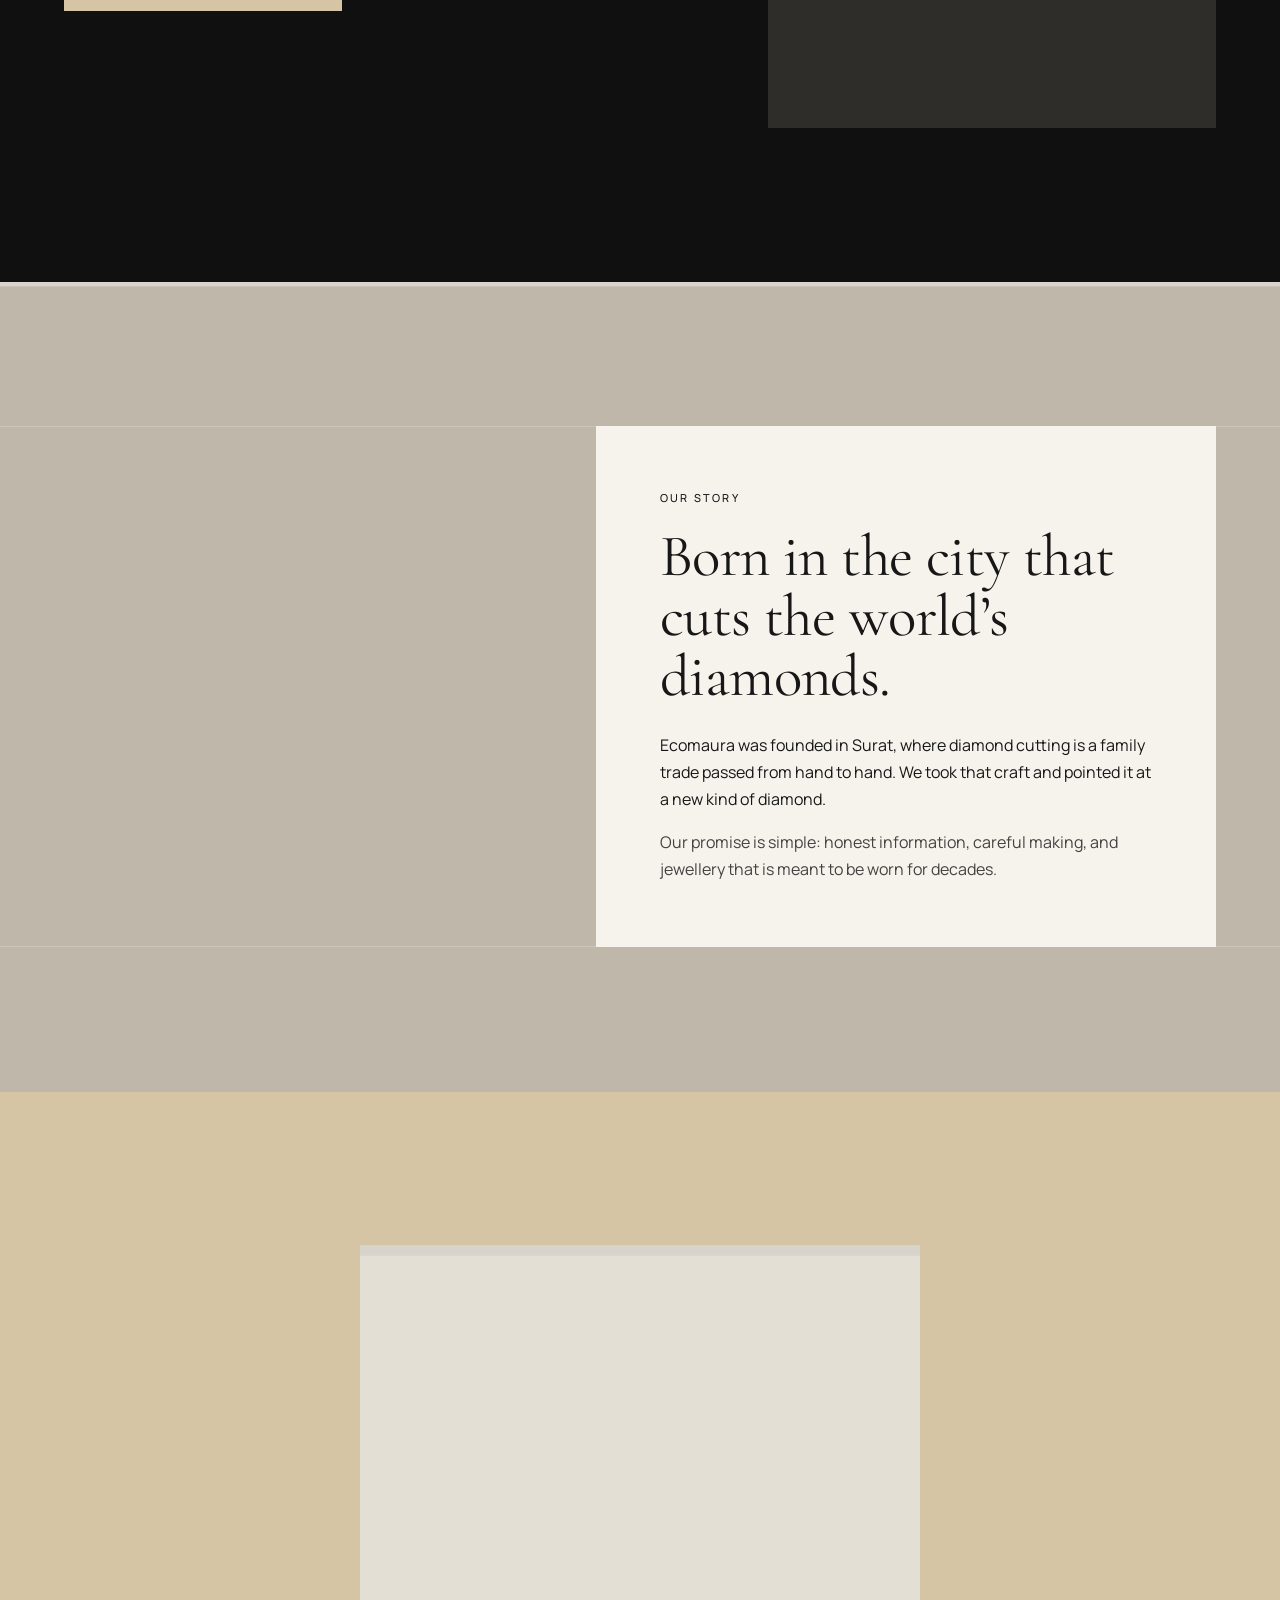
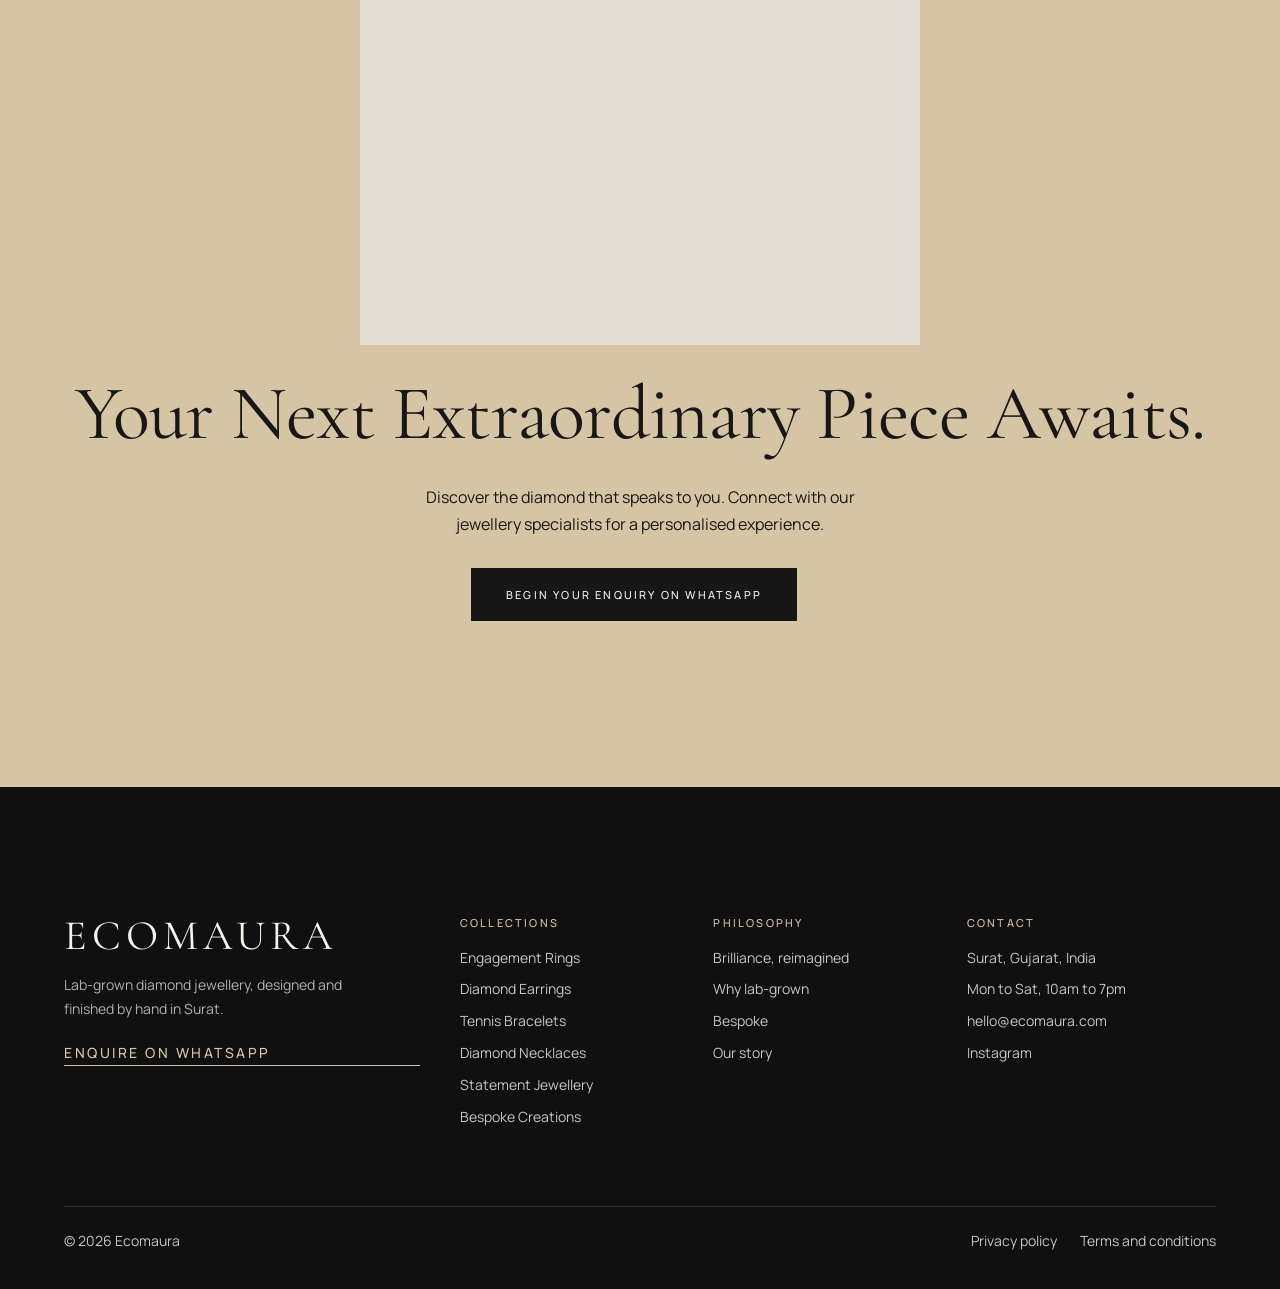
==== commit 6254c9eb: "Rebuild as editorial luxury lab-grown diamond catalogue with WhatsApp enquiries" ====
--- a/index.html
+++ b/index.html
@@ -3,113 +3,101 @@
 <head>
 <meta charset="utf-8">
 <meta name="viewport" content="width=device-width, initial-scale=1">
-<title>Ecomaura | Lab-grown diamonds, Surat</title>
-<meta name="description" content="Certified lab-grown diamonds from Surat. Pick a shape, share a budget, get matched stones on WhatsApp.">
+<title>Ecomaura | Lab-grown diamond jewellery, Surat</title>
+<meta name="description" content="Exceptional lab-grown diamonds. Timeless artistry. Fine jewellery and bespoke creations, enquire on WhatsApp.">
 <link rel="preconnect" href="https://fonts.googleapis.com">
 <link rel="preconnect" href="https://fonts.gstatic.com" crossorigin>
-<link href="https://fonts.googleapis.com/css2?family=Manrope:wght@400;500;700&family=Unbounded:wght@300;600;800&display=swap" rel="stylesheet">
+<link href="https://fonts.googleapis.com/css2?family=Cormorant+Garamond:ital,wght@0,300;0,400;0,500;1,300;1,400&family=Manrope:wght@400;500&display=swap" rel="stylesheet">
 <link rel="stylesheet" href="css/style.css">
 </head>
-<body>
-<div class="glow" aria-hidden="true"></div>
-
-<header class="nav">
-  <a class="logo" href="#top">ecomaura</a>
-  <nav aria-label="Main"><a href="#shapes">Shapes</a><a href="#collection">Collection</a><a href="#process">Process</a><a href="#faq">FAQ</a></nav>
-  <a class="pill-btn" data-wa="Hi Ecomaura, I’d like to know more about your lab-grown diamonds.">WhatsApp</a>
-</header>
-
-<main id="top">
-<section class="hero">
-  <p class="tag"><i></i>IGI &amp; GIA certified · Surat</p>
-  <h1><span>Lab&#8209;grown</span><span class="out">brilliance</span></h1>
-  <div class="hero-row">
-    <p class="lead">Real diamonds. Same carbon, same fire, up to 70% less. Tell us your shape and budget, we reply with matched stones in under an hour.</p>
-    <div class="cta"><a class="prism-btn" href="#enquire">Start your enquiry</a><a class="text-btn" href="#collection">See the collection</a></div>
+<body data-page="home" class="dark-top">
+<div id="hd"></div>
+<main>
+<section class="hero dark">
+  <div class="fr"><div class="ph t5" data-px></div></div>
+  <div class="hero-t">
+    <h1><span class="ln-r"><span>An Extraordinary</span></span><span class="ln-r"><span>Kind of Forever.</span></span></h1>
+    <p class="sub">Exceptional lab-grown diamonds. Timeless artistry. A new perspective on luxury.</p>
+    <div class="cta"><a class="btn" href="collection.html?c=engagement">Explore the collection</a><a class="btn ghost" href="#story">Discover our story</a></div>
   </div>
-  <div class="orb" aria-hidden="true"><div class="ph orb-ph"></div></div>
-  <div class="chip c-a">0.30 – 10 ct</div><div class="chip c-b">Laser-inscribed</div><div class="chip c-c">Ships in 7 days</div>
+  <span class="scr">Scroll</span>
 </section>
 
-<div class="marq" aria-hidden="true"><div><span>Type IIa</span><span class="out">D–F colour</span><span>VVS clarity</span><span class="out">Excellent cut</span><span>Buy-back</span><span class="out">Insured</span>
-<span>Type IIa</span><span class="out">D–F colour</span><span>VVS clarity</span><span class="out">Excellent cut</span><span>Buy-back</span><span class="out">Insured</span></div></div>
-
-<section id="shapes">
-  <h2 class="rv">Pick a <b>shape.</b></h2>
-  <div class="fan" role="list">
-    <button class="pan on" data-shape="Round"><div class="ph"></div><h3>Round</h3><p>Maximum fire. The classic.</p><a data-wa="Hi Ecomaura, I’m looking at Round lab-grown diamonds.">Ask about Round</a></button>
-    <button class="pan" data-shape="Oval"><div class="ph"></div><h3>Oval</h3><p>Looks bigger, elongates fingers.</p><a data-wa="Hi Ecomaura, I’m looking at Oval lab-grown diamonds.">Ask about Oval</a></button>
-    <button class="pan" data-shape="Emerald"><div class="ph"></div><h3>Emerald</h3><p>Hall-of-mirrors glamour.</p><a data-wa="Hi Ecomaura, I’m looking at Emerald lab-grown diamonds.">Ask about Emerald</a></button>
-    <button class="pan" data-shape="Princess"><div class="ph"></div><h3>Princess</h3><p>Sharp, modern, square.</p><a data-wa="Hi Ecomaura, I’m looking at Princess lab-grown diamonds.">Ask about Princess</a></button>
-    <button class="pan" data-shape="Pear"><div class="ph"></div><h3>Pear</h3><p>Teardrop with a point of view.</p><a data-wa="Hi Ecomaura, I’m looking at Pear lab-grown diamonds.">Ask about Pear</a></button>
-    <button class="pan" data-shape="Cushion"><div class="ph"></div><h3>Cushion</h3><p>Soft corners, vintage warmth.</p><a data-wa="Hi Ecomaura, I’m looking at Cushion lab-grown diamonds.">Ask about Cushion</a></button>
+<section class="phil" id="philosophy">
+  <div class="rv">
+    <p class="lb">Our philosophy</p>
+    <h2>Brilliance, <i>Reimagined.</i></h2>
+    <p class="big">Advanced diamond-growing technology, finished by traditional jewellers.</p>
+    <p>Our diamonds are grown in controlled conditions, then cut and set by hand. They share the same fundamental chemical, physical and optical properties as mined diamonds. What changes is the story: modern, transparent and made with intention.</p>
+    <p>Every piece is designed in our Surat studio, where stones are chosen for proportion and light before a single setting is drawn.</p>
+  </div>
+  <div class="rv" style="--d:.2s">
+    <div class="fr" style="aspect-ratio:4/5"><div class="ph t2" data-px></div></div>
   </div>
 </section>
 
-<section id="collection" class="coll">
-  <div class="coll-head"><h2 class="rv">The <b>collection.</b></h2><p>Swipe. Prices are starting points.</p></div>
-  <div class="rail">
-    <article class="pc spot"><div class="ph"></div><h3>Halo Solitaire</h3><p>1.50 ct round · F · VVS2 · 18k</p><div><b>₹1,85,000</b><a class="pill-btn" data-wa="Hi Ecomaura, I’m interested in the Halo Solitaire.">Enquire</a></div></article>
-    <article class="pc spot"><div class="ph"></div><h3>Everyday Studs</h3><p>2 × 0.50 ct · screw-back</p><div><b>₹48,000</b><a class="pill-btn" data-wa="Hi Ecomaura, I’m interested in the Everyday Studs.">Enquire</a></div></article>
-    <article class="pc spot"><div class="ph"></div><h3>Pear Drop</h3><p>1.00 ct pear · rose gold</p><div><b>₹72,000</b><a class="pill-btn" data-wa="Hi Ecomaura, I’m interested in the Pear Drop pendant.">Enquire</a></div></article>
-    <article class="pc spot"><div class="ph"></div><h3>Tennis Bracelet</h3><p>5 ct total · 7 inch</p><div><b>₹2,40,000</b><a class="pill-btn" data-wa="Hi Ecomaura, I’m interested in the Tennis Bracelet.">Enquire</a></div></article>
-    <article class="pc spot"><div class="ph"></div><h3>Loose Stones</h3><p>Any shape, 0.30 – 10 ct</p><div><b>Shortlist of 5</b><a class="pill-btn" data-wa="Hi Ecomaura, please share a shortlist of loose stones.">Ask</a></div></article>
+<section class="cols stone" aria-labelledby="ch">
+  <header class="rv"><h2 id="ch">The Collections</h2><p class="big">Six ways to wear a diamond.</p></header>
+  <a class="cl rv" href="collection.html?c=engagement"><div class="fr" style="aspect-ratio:4/5"><div class="ph t1" data-px></div></div><h3>Engagement Rings</h3><p>Solitaires and settings made to be remembered.</p><em class="ln">Explore collection</em></a>
+  <a class="cl rv" href="collection.html?c=earrings"><div class="fr" style="aspect-ratio:1/1"><div class="ph t3" data-px></div></div><h3>Diamond Earrings</h3><p>Light, held close to the face.</p><em class="ln">Explore collection</em></a>
+  <a class="cl rv" href="collection.html?c=tennis"><div class="fr" style="aspect-ratio:3/2"><div class="ph t4" data-px></div></div><h3>Tennis Bracelets</h3><p>An unbroken line of brilliance.</p><em class="ln">Explore collection</em></a>
+  <a class="cl rv" href="collection.html?c=necklaces"><div class="fr" style="aspect-ratio:3/4"><div class="ph t2" data-px></div></div><h3>Diamond Necklaces</h3><p>Brilliance at the collarbone.</p><em class="ln">Explore collection</em></a>
+  <a class="cl rv" href="collection.html?c=statement"><div class="fr" style="aspect-ratio:1/1"><div class="ph t1" data-px></div></div><h3>Statement Jewellery</h3><p>Pieces that enter the room first.</p><em class="ln">Explore collection</em></a>
+  <a class="cl rv" href="collection.html?c=bespoke"><div class="fr" style="aspect-ratio:3/2"><div class="ph t3" data-px></div></div><h3>Bespoke Creations</h3><p>Your stone, your design, made by hand.</p><em class="ln">Explore collection</em></a>
+</section>
+
+<section class="dark" id="art">
+  <div class="art">
+    <h2 class="rv">Every Facet. Every Detail. <i>Extraordinary.</i></h2>
+    <p class="tx rv">We choose each diamond under daylight-balanced light, judging how it handles light before we look at the paperwork. Cutters, setters and polishers work within metres of each other, so every detail is checked by the hands that made it.</p>
+    <div class="fr a1 rv" style="aspect-ratio:3/4"><div class="ph t6" data-px></div></div>
+    <div class="fr a2 rv" style="aspect-ratio:1/1"><div class="ph t5" data-px></div></div>
+    <div class="fr a3 rv" style="aspect-ratio:4/5"><div class="ph t6" data-px></div></div>
+    <div class="fr a4 rv" style="aspect-ratio:16/9"><div class="ph t5" data-px></div></div>
+    <p class="tx2 rv">Facets are aligned, prongs are tested and every setting is polished until the metal disappears and the diamond remains.</p>
   </div>
 </section>
 
-<section class="vs">
-  <div class="half lab spot"><h2>Lab&#8209;grown</h2><ul><li>Made in weeks</li><li>Traceable origin</li><li>Bigger stone, same budget</li><li>No mine</li></ul></div>
-  <div class="half old"><h2>Mined</h2><ul><li>Billions of years</li><li>Origin is a guess</li><li>Rarity premium</li><li>Heavy footprint</li></ul></div>
-</section>
-
-<section id="process" class="proc">
-  <h2 class="rv">Message to <b>doorstep.</b></h2>
-  <div class="stack">
-    <div class="st s1"><em>1</em><div><h3>Tell us</h3><p>Shape, size, budget. One message is enough.</p></div></div>
-    <div class="st s2"><em>2</em><div><h3>Shortlist</h3><p>Five matched stones with certificates and videos.</p></div></div>
-    <div class="st s3"><em>3</em><div><h3>Set &amp; polish</h3><p>Choose a setting. Handcrafted in Surat in about a week.</p></div></div>
-    <div class="st s4"><em>4</em><div><h3>Delivered</h3><p>Insured shipping with certificate and buy-back note.</p></div></div>
+<section class="why" id="why">
+  <aside class="rv"><p class="lb">Why lab-grown</p><h2>The same diamond. <i>A newer story.</i></h2><p>A short guide to what matters when you choose.</p></aside>
+  <div>
+    <div class="pt-row rv"><b>i</b><div><h3>Identical in nature</h3><p>Lab-grown diamonds share the same fundamental physical and chemical properties as mined diamonds, and are graded on the same scales.</p></div></div>
+    <div class="pt-row rv"><b>ii</b><div><h3>Brilliance and fire</h3><p>Light behaves the same way in both. What decides sparkle is the cut, which is why we choose proportion before size.</p></div></div>
+    <div class="pt-row rv"><b>iii</b><div><h3>Grown with technology</h3><p>Diamonds are grown in controlled conditions, which lets us select exact colour and clarity for each piece.</p></div></div>
+    <div class="pt-row rv"><b>iv</b><div><h3>More accessible luxury</h3><p>A larger or finer stone can fit the same budget, so you can choose the diamond you actually want.</p></div></div>
+    <div class="pt-row rv"><b>v</b><div><h3>Modern, considered luxury</h3><p>A fully disclosed origin and a stone that suits how you live now.</p></div></div>
   </div>
 </section>
 
-<section class="cs">
-  <div class="c spot"><span>C</span><h3>Cut</h3><p>Decides sparkle. Always Excellent.</p></div>
-  <div class="c spot"><span>C</span><h3>Colour</h3><p>D–F looks icy. G–H saves money.</p></div>
-  <div class="c spot"><span>C</span><h3>Clarity</h3><p>VS1+ is clean to the eye.</p></div>
-  <div class="c spot"><span>C</span><h3>Carat</h3><p>Go up a size, keep the budget.</p></div>
+<section class="dark bsp" id="bespoke">
+  <div class="rv">
+    <p class="lb">Bespoke</p>
+    <h2>Made for You. Designed to <i>Last Forever.</i></h2>
+    <p class="big">Choose the diamond. Shape the design. Watch it made by hand.</p>
+    <a class="btn" data-wa="Hello, I would like to create a bespoke piece. I would like to discuss design, diamond selection and timelines.">Create your bespoke piece</a>
+  </div>
+  <div class="rv" style="--d:.2s"><div class="fr" style="aspect-ratio:3/4"><div class="ph t6" data-px></div></div></div>
 </section>
 
-<section id="enquire" class="enq">
-  <div><h2 class="rv">Tell us your <b>dream.</b></h2><p class="sub">We turn this into a WhatsApp message. Nothing is stored here.</p><div class="ph tall"></div></div>
-  <form id="form" class="form" novalidate>
-    <label>Name<input name="name" autocomplete="name" placeholder="Aarav Shah" required></label>
-    <div class="two">
-      <label>Shape<select name="shape"><option value="">Not sure</option><option>Round</option><option>Oval</option><option>Emerald</option><option>Princess</option><option>Pear</option><option>Cushion</option></select></label>
-      <label>Carat<select name="carat"><option value="">Not sure</option><option>Under 1 ct</option><option>1 to 2 ct</option><option>2 to 4 ct</option><option>4 ct+</option></select></label>
-    </div>
-    <label>Budget (₹)<input name="budget" inputmode="numeric" placeholder="1,50,000"></label>
-    <label>Notes<textarea name="note" rows="3" placeholder="Ring size, occasion, deadline"></textarea></label>
-    <button class="prism-btn" type="submit">Send on WhatsApp</button>
-    <p class="err" id="err" role="alert" hidden>Add your name so we know who to reply to.</p>
-  </form>
+<section class="story" id="story">
+  <div class="fr"><div class="ph t3" data-px></div></div>
+  <div class="story-t rv">
+    <p class="lb">Our story</p>
+    <h2>Born in the city that cuts the world’s diamonds.</h2>
+    <p>Ecomaura was founded in Surat, where diamond cutting is a family trade passed from hand to hand. We took that craft and pointed it at a new kind of diamond.</p>
+    <p>Our promise is simple: honest information, careful making, and jewellery that is meant to be worn for decades.</p>
+  </div>
 </section>
 
-<section id="faq" class="faq">
-  <h2 class="rv">Good <b>questions.</b></h2>
-  <details><summary>Are lab-grown diamonds real?</summary><p>Yes. Same crystal, same hardness, graded by the same labs.</p></details>
-  <details><summary>Is there a certificate?</summary><p>Every stone above 0.30 ct has an IGI or GIA report and a laser inscription.</p></details>
-  <details><summary>Can I exchange or upgrade?</summary><p>Exchange within 30 days. Upgrade against original value any time.</p></details>
-  <details><summary>Do you ship outside Gujarat?</summary><p>Insured across India and most countries. Share your pin code on WhatsApp.</p></details>
+<section class="cham final">
+  <div class="fr rv" style="aspect-ratio:4/5"><div class="ph t4" data-px></div></div>
+  <h2 class="rv">Your Next Extraordinary Piece Awaits.</h2>
+  <p class="rv">Discover the diamond that speaks to you. Connect with our jewellery specialists for a personalised experience.</p>
+  <a class="btn rv" data-wa="Hello, I would like to begin an enquiry with a jewellery specialist.">Begin your enquiry on WhatsApp</a>
 </section>
 </main>
-
-<footer class="foot">
-  <h2>Let’s find your stone.</h2>
-  <a class="prism-btn" data-wa="Hi Ecomaura, I’d like to talk about a diamond.">Chat on WhatsApp</a>
-  <div class="mark" aria-hidden="true">ecomaura</div>
-  <p>Surat, Gujarat · hello@ecomaura.com · © 2026 Ecomaura</p>
-</footer>
-<a class="fab" data-wa="Hi Ecomaura, I have a question." aria-label="Chat on WhatsApp"><svg viewBox="0 0 24 24" width="26" height="26" aria-hidden="true"><path fill="currentColor" d="M12 3C6.5 3 2 7 2 12c0 2 .7 3.8 1.9 5.3L3 21l4.1-1.2C8.5 20.6 10.2 21 12 21c5.5 0 10-4 10-9s-4.5-9-10-9Z"/></svg></a>
-<script src="js/main.js"></script>
+<div id="ft"></div>
+<script src="js/data.js"></script>
+<script src="js/app.js"></script>
 </body>
 </html>
--- a/css/style.css
+++ b/css/style.css
@@ -1,121 +1,136 @@
-:root{--bg:#07060F;--card:#12101F;--tx:#F3F1FF;--mut:#9C98B8;--prism:linear-gradient(100deg,#7CF3FF,#8B7CFF 40%,#FF7CD5 70%,#FFD27C);--d:'Unbounded',sans-serif;--b:'Manrope',system-ui,sans-serif;--pad:clamp(20px,5vw,80px)}
+:root{--iv:#F6F3ED;--ch:#D6C5A5;--cc:#171717;--sb:#101010;--st:#D8D3CB;--wh:#fff;--serif:'Cormorant Garamond',Georgia,serif;--sans:'Manrope',system-ui,sans-serif;--pad:clamp(20px,5vw,84px);--e:cubic-bezier(.2,.7,.1,1)}
 *{box-sizing:border-box;margin:0}
 html{scroll-behavior:smooth;scroll-padding-top:90px}
-body{background:var(--bg);color:var(--tx);font:400 17px/1.55 var(--b);overflow-x:hidden;-webkit-font-smoothing:antialiased}
-a{color:inherit}:focus-visible{outline:3px solid #7CF3FF;outline-offset:3px}
-section{padding:clamp(70px,10vw,150px) var(--pad)}
-h1,h2,h3{font-family:var(--d);line-height:1}
-h2{font-size:clamp(38px,7vw,104px);font-weight:300;letter-spacing:-.04em;margin-bottom:48px}
-h2 b,.mark{font-weight:800;background:var(--prism);-webkit-background-clip:text;background-clip:text;color:transparent}
-.out{color:transparent;-webkit-text-stroke:1.5px var(--tx)}
-.ph{background:linear-gradient(150deg,#1d1936,#0e0c1b);border:1px solid #ffffff14;min-height:160px;width:100%}
-.glow{position:fixed;inset:0;pointer-events:none;z-index:0;background:radial-gradient(500px circle at var(--mx,70%) var(--my,20%),#8B7CFF33,transparent 60%)}
-main,.foot,.nav{position:relative;z-index:1}
+body{background:var(--iv);color:var(--cc);font:400 16px/1.7 var(--sans);animation:fi .9s both;-webkit-font-smoothing:antialiased}
+body.out{opacity:0;transition:opacity .35s}
+@keyframes fi{from{opacity:0}}
+a{color:inherit}:focus-visible{outline:2px solid var(--ch);outline-offset:4px}
+h1,h2,h3{font-family:var(--serif);font-weight:400;line-height:1.02;letter-spacing:-.01em}
+h2{font-size:clamp(40px,6vw,92px)}h2 i{font-style:italic;color:var(--ch)}
+.lb{font:500 11px/1.4 var(--sans);letter-spacing:.2em;text-transform:uppercase;margin-bottom:22px}
+.big{font:300 clamp(22px,2.4vw,34px)/1.35 var(--serif);max-width:34ch}
+.dark{background:var(--sb);color:var(--iv)}.mid{background:var(--cc);color:var(--iv)}.stone{background:var(--st)}.cham{background:var(--ch)}
+section{padding:clamp(80px,12vw,180px) var(--pad)}
 
-.prism-btn,.pill-btn{display:inline-block;text-decoration:none;font:700 15px var(--b);border:0;cursor:pointer;border-radius:99px;transition:transform .25s,box-shadow .25s}
-.prism-btn{padding:18px 34px;color:#07060F;background:var(--prism);box-shadow:0 0 40px #8B7CFF66}
-.prism-btn:hover{transform:translateY(-3px) scale(1.03);box-shadow:0 0 70px #FF7CD599}
-.pill-btn{padding:11px 22px;background:#fff;color:#07060F}.pill-btn:hover{background:#7CF3FF}
-.text-btn{font-weight:700;text-underline-offset:6px;margin-left:12px}
+/* blank image frames: tonal, no artwork */
+.fr{position:relative;overflow:hidden;width:100%;background:var(--st)}
+.ph{position:absolute;inset:-6% 0;transition:scale 1.4s var(--e);will-change:transform}
+.fr:hover .ph{scale:1.05}
+.t1{background:#D8D3CB}.t2{background:#CBBFA6}.t3{background:#BEB7AA}.t4{background:#E4DFD5}.t5{background:#22211f}.t6{background:#2f2d2a}
 
-.nav{position:fixed;top:16px;left:50%;transform:translateX(-50%);z-index:50;display:flex;align-items:center;gap:30px;padding:10px 12px 10px 26px;background:#12101fcc;backdrop-filter:blur(16px);border:1px solid #ffffff1f;border-radius:99px;width:min(920px,calc(100% - 24px))}
-.logo{font:600 17px var(--d);text-decoration:none;margin-right:auto}
-.nav nav{display:flex;gap:26px;font-size:14px;color:var(--mut)}.nav nav a{text-decoration:none}.nav nav a:hover{color:#fff}
+.hd{position:fixed;inset:0 0 auto;z-index:50;display:flex;align-items:center;justify-content:space-between;padding:22px var(--pad);color:var(--iv);transition:background .5s,color .5s,padding .5s}
+.hd.solid{background:var(--iv);color:var(--cc);padding-block:14px;box-shadow:0 1px 0 #17171718}
+.logo{font:500 28px var(--serif);text-decoration:none;letter-spacing:.14em;text-transform:uppercase}
+.dk{display:flex;gap:34px;align-items:center}
+.nl{font:500 11px var(--sans);letter-spacing:.18em;text-transform:uppercase;text-decoration:none;background:none;border:0;color:inherit;cursor:pointer;padding:8px 0;position:relative}
+.nl::after,.ln::after{content:"";position:absolute;left:0;right:100%;bottom:2px;height:1px;background:currentColor;transition:right .5s var(--e)}
+.nl:hover::after{right:0}
+.mega{position:absolute;top:100%;left:0;right:0;background:var(--iv);color:var(--cc);display:grid;grid-template-columns:repeat(6,1fr);gap:22px;padding:34px var(--pad) 40px;opacity:0;visibility:hidden;transform:translateY(-10px);transition:.5s var(--e)}
+.mw:hover .mega,.mw:focus-within .mega,.mega.open{opacity:1;visibility:visible;transform:none}
+.mega a{text-decoration:none;display:grid;gap:4px}.mega span{font:400 21px var(--serif);margin-top:10px}.mega small{font-size:12px;color:#17171799;line-height:1.4}
+.mb,.mob{display:none}
+.ln{position:relative;display:inline-block;font:500 11px var(--sans);letter-spacing:.18em;text-transform:uppercase;text-decoration:none;font-style:normal;padding-bottom:6px}
+.btn{display:inline-block;padding:18px 34px;background:var(--cc);color:var(--iv);font:500 11px var(--sans);letter-spacing:.2em;text-transform:uppercase;text-decoration:none;border:1px solid var(--cc);transition:.4s;margin:0 12px 12px 0}
+.btn:hover{background:var(--ch);color:var(--cc);border-color:var(--ch)}
+.btn.ghost,.dark .btn.ghost{background:none;color:inherit;border-color:currentColor}.btn.ghost:hover{background:var(--cc);color:var(--iv)}
+.dark .btn,.mid .btn{background:var(--ch);color:var(--cc);border-color:var(--ch)}.dark .btn:hover,.mid .btn:hover{background:var(--iv);border-color:var(--iv)}
+.dark .btn.ghost:hover{background:var(--iv);color:var(--cc)}
 
-.hero{min-height:100vh;display:flex;flex-direction:column;justify-content:center;position:relative;padding-top:130px;overflow:hidden}
-.tag{display:inline-flex;gap:10px;align-items:center;font-size:14px;color:var(--mut);margin-bottom:26px}
-.tag i{width:8px;height:8px;border-radius:50%;background:#7CF3FF;box-shadow:0 0 14px #7CF3FF}
-.hero h1{font-size:clamp(48px,12.2vw,200px);font-weight:800;letter-spacing:-.06em;position:relative;z-index:2}
-.hero h1 span{display:block}
-.hero h1 .out{margin-left:8vw;animation:slide 1.2s .2s cubic-bezier(.2,.8,.2,1) both}
-.hero h1 span:first-child{animation:slide 1.2s cubic-bezier(.2,.8,.2,1) both}
-@keyframes slide{from{opacity:0;transform:translateY(60px)}}
-.hero-row{display:flex;justify-content:space-between;gap:30px;flex-wrap:wrap;align-items:flex-end;margin-top:44px;position:relative;z-index:2}
-.lead{max-width:42ch;color:var(--mut);font-size:19px}
-.orb{position:absolute;right:6vw;top:18%;width:min(40vw,520px);aspect-ratio:1;z-index:1}
-.orb::before{content:"";position:absolute;inset:-14%;background:conic-gradient(from 0deg,#7CF3FF,#8B7CFF,#FF7CD5,#FFD27C,#7CF3FF);filter:blur(60px);opacity:.55;animation:spin 14s linear infinite}
-.orb-ph{position:relative;height:100%;transform:rotate(45deg);border-radius:14%;border:1px solid #ffffff40;background:linear-gradient(150deg,#ffffff1a,#07060Fcc)}
-@keyframes spin{to{transform:rotate(360deg)}}
-.chip{position:absolute;z-index:3;padding:10px 18px;border-radius:99px;font-size:13px;font-weight:700;background:#ffffff14;border:1px solid #ffffff30;backdrop-filter:blur(10px)}
-.c-a{right:34vw;top:26%}.c-b{right:4vw;top:48%}.c-c{right:22vw;top:68%}
+/* hero */
+.hero{min-height:100svh;padding:0;position:relative;display:grid;align-items:end;overflow:hidden}
+.hero .fr{position:absolute;inset:0;height:100%;aspect-ratio:auto!important;background:var(--sb)}
+.hero::after{content:"";position:absolute;inset:auto 0 0;height:60%;background:linear-gradient(transparent,#101010b3)}
+.hero-t{position:relative;z-index:2;padding:0 var(--pad) clamp(60px,9vh,110px);max-width:1100px}
+.hero h1{font-size:clamp(54px,9vw,148px);font-weight:300}
+.ln-r{display:block;overflow:hidden;padding-bottom:.08em}.ln-r>span{display:block;transform:translateY(110%);animation:up 1.4s var(--e) forwards}
+.ln-r:nth-child(2)>span{animation-delay:.15s;font-style:italic;padding-left:.9em}
+@keyframes up{to{transform:none}}
+.hero p.sub{margin:28px 0 36px;max-width:40ch;opacity:0;animation:fi 1.2s .9s forwards;color:#F6F3EDcc}
+.hero .cta{opacity:0;animation:fi 1.2s 1.15s forwards}
+.scr{position:absolute;right:var(--pad);bottom:0;z-index:2;font:500 10px var(--sans);letter-spacing:.24em;text-transform:uppercase;writing-mode:vertical-rl;color:var(--iv);padding-bottom:90px}
+.scr::after{content:"";position:absolute;left:50%;bottom:0;width:1px;height:70px;background:var(--ch);transform-origin:top;animation:ln 2.4s var(--e) infinite}
+@keyframes ln{0%{transform:scaleY(0)}60%{transform:scaleY(1)}100%{transform:scaleY(1);opacity:0}}
 
-.marq{overflow:hidden;white-space:nowrap;border-block:1px solid #ffffff1f;padding:22px 0;background:#0c0a18}
-.marq div{display:inline-block;animation:mq 36s linear infinite}
-.marq span{font:800 clamp(34px,5vw,64px) var(--d);letter-spacing:-.04em;margin-right:56px}
-@keyframes mq{to{transform:translateX(-50%)}}
+.rv{opacity:0;transform:translateY(46px);transition:opacity 1.2s var(--e) var(--d,0s),transform 1.2s var(--e) var(--d,0s)}.rv.in{opacity:1;transform:none}
 
-.fan{display:flex;gap:12px;height:min(560px,70vh)}
-.pan{flex:1;position:relative;overflow:hidden;border:1px solid #ffffff1f;border-radius:28px;background:var(--card);color:var(--tx);text-align:left;padding:0;cursor:pointer;transition:flex .6s cubic-bezier(.2,.8,.2,1)}
-.pan.on{flex:4.5;border-color:#8B7CFF}
-.pan .ph{position:absolute;inset:0;border:0;opacity:.7;height:100%}
-.pan h3{position:absolute;left:22px;bottom:22px;font-size:22px;transition:.4s}
-.pan:not(.on) h3{writing-mode:vertical-rl;transform:rotate(180deg);left:50%;bottom:22px;margin-left:-14px}
-.pan p,.pan a{position:absolute;left:22px;opacity:0;transition:opacity .4s;pointer-events:none}
-.pan p{bottom:64px;color:var(--mut)}
-.pan a{bottom:150px;background:var(--prism);color:#07060F;padding:12px 22px;border-radius:99px;font-weight:700;text-decoration:none;font-size:14px}
-.pan.on p,.pan.on a{opacity:1;pointer-events:auto;transition-delay:.25s}
-.pan.on a{bottom:96px}.pan.on p{bottom:68px}.pan.on h3{bottom:22px}
+/* philosophy */
+.phil{display:grid;grid-template-columns:5fr 6fr;gap:clamp(30px,8vw,140px);align-items:center}
+.phil .fr{margin-bottom:-14vw;position:relative;z-index:1}
+.phil p+p{margin-top:20px;max-width:46ch;color:#171717cc}
+.phil h2{margin:10px 0 36px}
 
-.coll{padding-inline:0}.coll-head{padding-inline:var(--pad);display:flex;justify-content:space-between;align-items:flex-end;gap:20px;flex-wrap:wrap}
-.coll-head p{color:var(--mut);margin-bottom:56px}
-.rail{display:flex;gap:20px;overflow-x:auto;scroll-snap-type:x mandatory;padding:10px var(--pad) 30px;scrollbar-width:thin}
-.pc{flex:0 0 min(360px,80vw);scroll-snap-align:center;background:var(--card);border:1px solid #ffffff1f;border-radius:30px;padding:14px;display:flex;flex-direction:column;gap:8px}
-.pc:nth-child(even){margin-top:50px}
-.pc .ph{aspect-ratio:3/4;border-radius:20px}
-.pc h3{font-size:24px;margin-top:12px;padding-inline:8px}.pc p{color:var(--mut);font-size:14px;padding-inline:8px}
-.pc div:last-child{display:flex;justify-content:space-between;align-items:center;padding:8px}
-.pc b{font:600 18px var(--d)}
-.spot{position:relative;overflow:hidden}
-.spot::after{content:"";position:absolute;inset:0;pointer-events:none;background:radial-gradient(260px circle at var(--x,50%) var(--y,0),#ffffff1c,transparent 70%);opacity:0;transition:.3s}
-.spot:hover::after{opacity:1}
+/* collections: asymmetrical composition */
+.cols{display:grid;grid-template-columns:repeat(12,1fr);column-gap:2vw;row-gap:clamp(50px,8vw,120px);padding-top:clamp(130px,18vw,260px)}
+.cols>header{grid-column:1/-1;display:flex;justify-content:space-between;align-items:end;gap:30px;flex-wrap:wrap}
+.cl{text-decoration:none;display:block}
+.cl h3{font-size:clamp(28px,3.2vw,48px);margin:20px 0 6px}.cl p{font-size:14px;max-width:34ch;color:#171717b3;margin-bottom:12px}
+.cl:nth-of-type(1){grid-column:1/8}.cl:nth-of-type(2){grid-column:9/13;margin-top:14vw}.cl:nth-of-type(3){grid-column:2/7}
+.cl:nth-of-type(4){grid-column:8/13;margin-top:-6vw}.cl:nth-of-type(5){grid-column:1/6;margin-top:3vw}.cl:nth-of-type(6){grid-column:7/13;margin-top:10vw}
+.cl:hover .ln::after{right:0}
 
-.vs{display:grid;grid-template-columns:1.3fr 1fr;gap:16px;padding-block:40px}
-.half{border-radius:36px;padding:clamp(28px,5vw,64px)}
-.half h2{font-size:clamp(34px,5vw,72px);font-weight:800;margin-bottom:30px}
-.half ul{list-style:none;padding:0;display:grid;gap:14px;font-size:20px}
-.half li::before{content:"◆ ";font-size:12px}
-.lab{background:var(--prism);color:#07060F}
-.old{border:2px dashed #ffffff30;color:var(--mut)}
+/* art */
+.art{display:grid;grid-template-columns:repeat(12,1fr);gap:2vw;align-items:end}
+.art h2{grid-column:1/9;margin-bottom:4vw}.art .a1{grid-column:1/5}.art .a2{grid-column:5/9;margin-bottom:6vw}.art .a3{grid-column:9/13}
+.art .tx{grid-column:9/13;grid-row:1;align-self:start;color:#F6F3EDb3;padding-top:10px}.art .a4{grid-column:3/8}.art .tx2{grid-column:8/13;max-width:36ch;color:#F6F3EDb3;padding-bottom:20px}
 
-.proc .stack{display:grid;gap:0}
-.st{position:sticky;top:110px;display:flex;align-items:center;gap:clamp(20px,5vw,70px);padding:clamp(28px,5vw,56px);border-radius:36px;margin-bottom:18px;border:1px solid #ffffff22}
-.st em{font:800 clamp(80px,14vw,200px)/.8 var(--d);font-style:normal;color:transparent;-webkit-text-stroke:2px currentColor}
-.st h3{font-size:clamp(26px,4vw,52px);margin-bottom:10px;letter-spacing:-.03em}.st p{max-width:34ch;opacity:.85}
-.s1{background:#7CF3FF;color:#07060F}.s2{background:#8B7CFF;color:#07060F;top:130px}.s3{background:#FF7CD5;color:#07060F;top:150px}.s4{background:#FFD27C;color:#07060F;top:170px}
+/* why: reading column with margin notes */
+.why{display:grid;grid-template-columns:4fr 7fr;gap:clamp(30px,8vw,130px)}
+.why aside{position:sticky;top:110px;align-self:start}
+.why aside h2{margin-bottom:24px}
+.pt-row{display:grid;grid-template-columns:90px 1fr;gap:20px;padding:34px 0;border-top:1px solid #17171730}
+.pt-row:last-child{border-bottom:1px solid #17171730}
+.pt-row b{font:italic 400 40px var(--serif);color:#8f7d55}.pt-row h3{font-size:32px;margin-bottom:8px}.pt-row p{max-width:48ch;color:#171717cc}
 
-.cs{display:grid;grid-template-columns:repeat(4,1fr);gap:14px;padding-block:20px}
-.c{background:var(--card);border:1px solid #ffffff1f;border-radius:28px;padding:28px;min-height:320px;display:flex;flex-direction:column;justify-content:flex-end}
-.c span{font:800 120px/1 var(--d);color:transparent;-webkit-text-stroke:1.5px #8B7CFF;margin-bottom:auto}
-.c h3{font-size:26px;margin-bottom:8px}.c p{color:var(--mut);font-size:15px}
-.c:nth-child(2){margin-top:30px}.c:nth-child(3){margin-top:60px}.c:nth-child(4){margin-top:90px}
+/* bespoke / story / final */
+.bsp{display:grid;grid-template-columns:7fr 5fr;gap:clamp(30px,6vw,100px);align-items:center}
+.bsp h2{margin:8px 0 30px}.bsp p.big{margin-bottom:40px;color:#F6F3EDcc}.bsp .fr{margin-top:8vw}
+.story{padding:0;position:relative;min-height:90svh;display:grid;align-items:center}
+.story .fr{position:absolute;inset:0;height:100%;aspect-ratio:auto!important}
+.story-t{position:relative;z-index:2;margin-left:auto;width:min(620px,92%);background:var(--iv);padding:clamp(34px,5vw,72px);margin-right:var(--pad)}
+.story h2{font-size:clamp(36px,4.6vw,68px);margin-bottom:24px}.story p+p{margin-top:16px;color:#171717cc}
+.final{text-align:center;display:grid;justify-items:center;gap:30px}.final .fr{max-width:560px}.final p{max-width:44ch}
 
-.enq{display:grid;grid-template-columns:1fr 1fr;gap:clamp(24px,5vw,80px);align-items:start}
-.sub{color:var(--mut);margin:-20px 0 30px}.tall{height:300px;border-radius:30px}
-.form{display:grid;gap:18px;padding:clamp(24px,4vw,48px);border-radius:36px;background:linear-gradient(var(--card),var(--card)) padding-box,var(--prism) border-box;border:2px solid transparent}
-.form label{display:grid;gap:8px;font-size:14px;font-weight:700;color:var(--mut)}
-.two{display:grid;grid-template-columns:1fr 1fr;gap:14px}
-input,select,textarea{font:400 16px var(--b);color:#fff;background:#07060F;border:1px solid #ffffff2a;border-radius:16px;padding:15px 16px;width:100%}
-input:focus,select:focus,textarea:focus{outline:none;border-color:#7CF3FF}
-.err{color:#FFD27C;font-size:14px}
+/* footer */
+.ft{background:var(--sb);color:var(--iv);padding:clamp(70px,10vw,140px) var(--pad) 28px;display:grid;grid-template-columns:2fr 1.2fr 1.2fr 1.4fr;gap:40px}
+.ft h2{font-size:42px;letter-spacing:.12em;text-transform:uppercase;margin-bottom:16px}.ft h3{font:500 11px var(--sans);letter-spacing:.2em;text-transform:uppercase;color:var(--ch);margin-bottom:16px}
+.ft a,.ft span{display:block;font-size:14px;color:#F6F3EDcc;text-decoration:none;margin-bottom:8px}.ft a:hover{color:var(--ch)}.ft p{max-width:32ch;font-size:14px;color:#F6F3EDb3;margin-bottom:22px}
+.ft .ln{color:var(--ch)}.ft .ln::after{right:0}
+.ft-b{grid-column:1/-1;display:flex;justify-content:space-between;gap:20px;flex-wrap:wrap;border-top:1px solid #F6F3ED22;padding-top:22px;margin-top:30px}.ft-b a{display:inline;margin-left:20px}
+.fab{position:fixed;right:20px;bottom:20px;z-index:60;background:var(--iv);color:var(--cc);padding:12px 20px 12px 34px;font:500 10px var(--sans);letter-spacing:.18em;text-transform:uppercase;text-decoration:none;box-shadow:0 8px 30px #00000030}
+.fab::before{content:"";position:absolute;left:16px;top:50%;width:7px;height:7px;margin-top:-3px;border-radius:50%;background:#2E9E5B}
+.cur{display:none}
+@media(hover:hover){.cur{display:block;position:fixed;left:-17px;top:-17px;width:34px;height:34px;border:1px solid var(--ch);border-radius:50%;pointer-events:none;z-index:99;opacity:0;transition:width .4s,height .4s,margin .4s,opacity .4s,background .4s}.cur.on{opacity:1}.cur.big{width:64px;height:64px;margin:-15px 0 0 -15px;background:#d6c5a526}}
 
-.faq details{border-top:1px solid #ffffff26;padding:26px 0}.faq details:last-child{border-bottom:1px solid #ffffff26}
-.faq summary{font:600 clamp(20px,3vw,34px) var(--d);cursor:pointer;letter-spacing:-.02em;list-style:none;display:flex;justify-content:space-between}
-.faq summary::-webkit-details-marker{display:none}.faq summary::after{content:"+";transition:.3s}.faq details[open] summary::after{transform:rotate(45deg)}
-.faq p{color:var(--mut);margin-top:14px;max-width:56ch}
+/* collection + product pages */
+.bn{height:68svh;aspect-ratio:auto!important;background:var(--sb)}.bn-t{position:relative;margin-top:-30svh;padding:0 var(--pad) 50px;color:var(--iv);z-index:2}
+.bn-t h1{font-size:clamp(46px,8vw,120px);font-weight:300}.bn-t p:last-child{margin-top:12px;font:italic 300 26px var(--serif)}
+.intro{display:grid;grid-template-columns:1fr 3fr;gap:30px}
+.filters{display:flex;gap:30px;flex-wrap:wrap;padding:0 var(--pad) 40px;border-bottom:1px solid #17171728}
+label{font:500 11px var(--sans);letter-spacing:.18em;text-transform:uppercase;display:grid;gap:8px}
+select,input,textarea{font:400 15px var(--sans);background:none;border:0;border-bottom:1px solid #17171766;padding:10px 0;min-width:180px;color:inherit;border-radius:0}select option{color:#171717}
+input:focus,select:focus,textarea:focus{outline:none;border-color:var(--cc)}
+.list{display:grid;grid-template-columns:repeat(12,1fr);column-gap:2vw;row-gap:90px;padding:70px var(--pad) 120px}
+.pt{text-decoration:none;display:block}.pt h3{font-size:34px;margin:18px 0 4px}.pt span{display:block;font-size:13px;color:#171717b3;margin-bottom:12px}
+.list .pt:nth-child(3n+1){grid-column:1/6}.list .pt:nth-child(3n+2){grid-column:7/12;margin-top:10vw}.list .pt:nth-child(3n){grid-column:3/8}
+.pt:hover .ln::after{right:0}
+.prod{display:grid;grid-template-columns:7fr 5fr;gap:clamp(30px,6vw,100px);padding:130px var(--pad) 100px}
+.gal{display:grid;gap:14px}.g2{display:grid;grid-template-columns:1fr 1fr;gap:14px}
+.info{position:sticky;top:110px;align-self:start}.info h1{font-size:clamp(44px,5vw,76px);margin-bottom:22px}.info .lb a{text-decoration:none}
+dl{display:grid;grid-template-columns:auto 1fr;gap:12px 30px;margin:34px 0;font-size:14px;border-top:1px solid #17171730;padding-top:24px}dt{color:#17171799}
+.chips{display:flex;gap:8px;flex-wrap:wrap;margin-bottom:22px}.chips button{font:500 12px var(--sans);padding:11px 16px;border:1px solid #17171740;background:none;cursor:pointer;transition:.3s}
+.chips button[aria-checked=true]{background:var(--cc);color:var(--iv);border-color:var(--cc)}.note{font-size:14px;color:#171717b3;margin-bottom:30px;max-width:44ch}
+.more{padding:0 var(--pad) 120px}.more>h2{margin-bottom:50px;font-size:clamp(34px,4vw,60px)}.more>div{display:grid;grid-template-columns:repeat(3,1fr);gap:2vw}
+.ct{display:grid;grid-template-columns:6fr 5fr;gap:clamp(30px,7vw,120px);padding-top:170px}.ct h1{font-size:clamp(48px,7vw,104px);margin-bottom:30px}
+.ct form{display:grid;gap:26px;align-content:start}.ct dl{margin:40px 0}.legal{max-width:760px;padding-top:170px}.legal h2{font-size:48px;margin:60px 0 18px}.legal p{margin-bottom:14px}
 
-.foot{padding:clamp(80px,12vw,160px) var(--pad) 30px;overflow:hidden;text-align:center;display:flex;flex-direction:column;align-items:center;gap:30px}
-.foot h2{margin:0;font-weight:800}
-.mark{font:800 clamp(70px,19vw,320px)/.9 var(--d);letter-spacing:-.07em}
-.foot p{color:var(--mut);font-size:14px}
-.fab{position:fixed;right:20px;bottom:20px;z-index:60;width:60px;height:60px;border-radius:50%;display:grid;place-items:center;background:var(--prism);color:#07060F;box-shadow:0 0 40px #8B7CFF88}
-
-.rv{opacity:0;transform:translateY(40px);transition:1s cubic-bezier(.2,.8,.2,1)}.rv.in{opacity:1;transform:none}
-
-@media(max-width:900px){
- .nav nav{display:none}.orb{opacity:.5;right:-10vw;top:12%;width:70vw}.chip{display:none}
- .fan{flex-direction:column;height:auto}.pan{height:90px;flex:none;transition:height .6s}.pan.on{height:420px}
- .pan:not(.on) h3{writing-mode:horizontal-tb;transform:none;left:22px;margin:0;bottom:34px}
- .vs,.enq{grid-template-columns:1fr}.cs{grid-template-columns:1fr 1fr}.c:nth-child(n){margin-top:0}
- .st{flex-direction:column;align-items:flex-start;gap:10px;position:relative;top:0!important}.pc:nth-child(even){margin-top:0}}
-@media(max-width:520px){.cs,.two{grid-template-columns:1fr}.hero h1 .out{margin-left:0}}
-@media(prefers-reduced-motion:reduce){*{animation:none!important;transition:none!important}.rv{opacity:1;transform:none}}
+@media(max-width:1000px){
+ .dk{display:none}.mb{display:block;background:none;border:0;color:inherit;font:500 11px var(--sans);letter-spacing:.2em;text-transform:uppercase}
+ .mob{position:fixed;inset:0;background:var(--sb);color:var(--iv);padding:100px var(--pad) 40px;overflow:auto;flex-direction:column;gap:6px;z-index:-1;opacity:0;visibility:hidden;transition:.5s}
+ .hd.menu .mob{display:flex;opacity:1;visibility:visible}.hd.menu{color:var(--iv);background:transparent}
+ .mob p{font:500 11px var(--sans);letter-spacing:.2em;text-transform:uppercase;color:var(--ch);margin:20px 0 6px}.mob a{font:300 34px/1.2 var(--serif);text-decoration:none}
+ .phil,.why,.bsp,.prod,.ct,.intro,.ft{grid-template-columns:1fr}.phil .fr{margin:0}.why aside,.info{position:static}
+ .cols{display:flex;flex-direction:column;padding-top:80px}.cols .cl{margin:0!important}.cl:nth-of-type(even){margin-left:14vw!important}
+ .art{display:flex;flex-direction:column;gap:24px}.art .a2,.art .a4{margin-left:16vw}.bsp .fr{margin:0}
+ .story-t{margin:0 var(--pad)}.list{display:flex;flex-direction:column;row-gap:60px}.list .pt:nth-child(even){margin-left:12vw!important;margin-top:0!important}
+ .more>div{grid-template-columns:1fr}.mega{display:none}}
+@media(prefers-reduced-motion:reduce){*{animation:none!important;transition:none!important}.ln-r>span,.rv{transform:none;opacity:1}.hero p.sub,.hero .cta{opacity:1}}
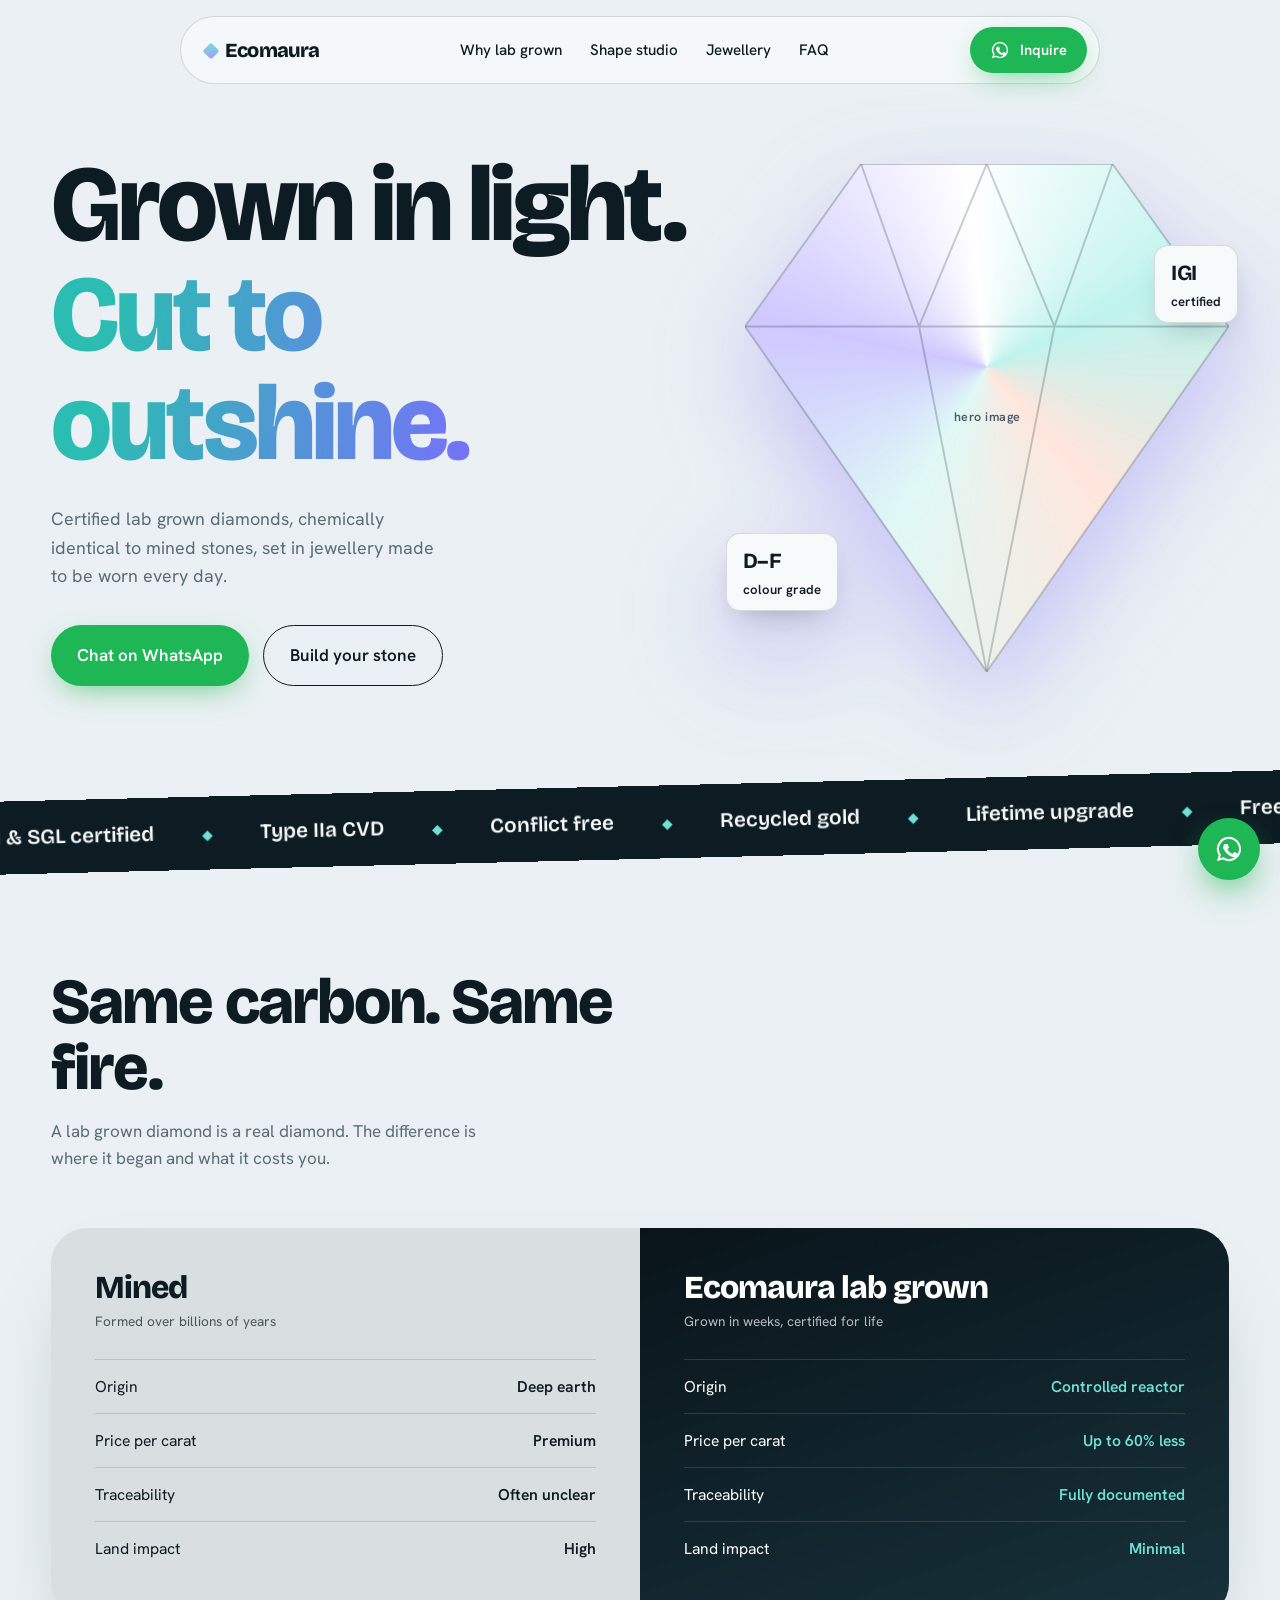
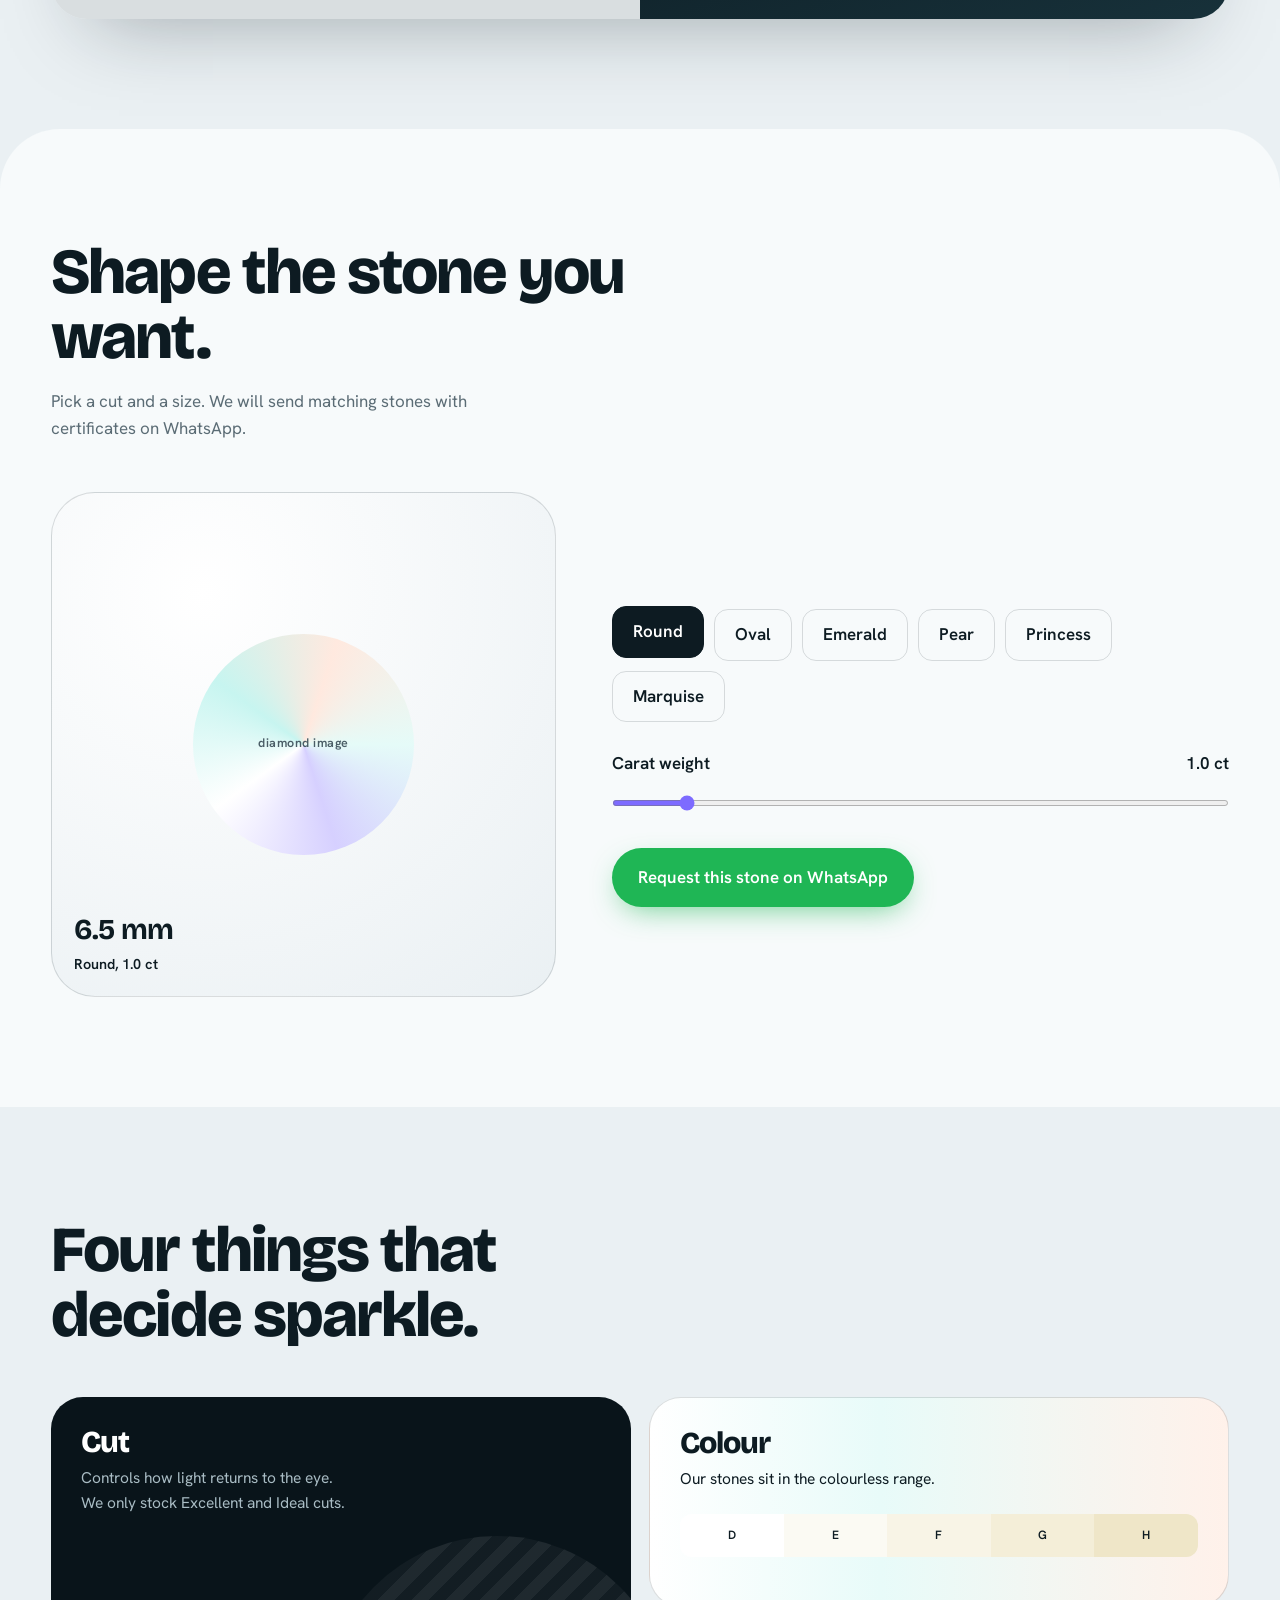
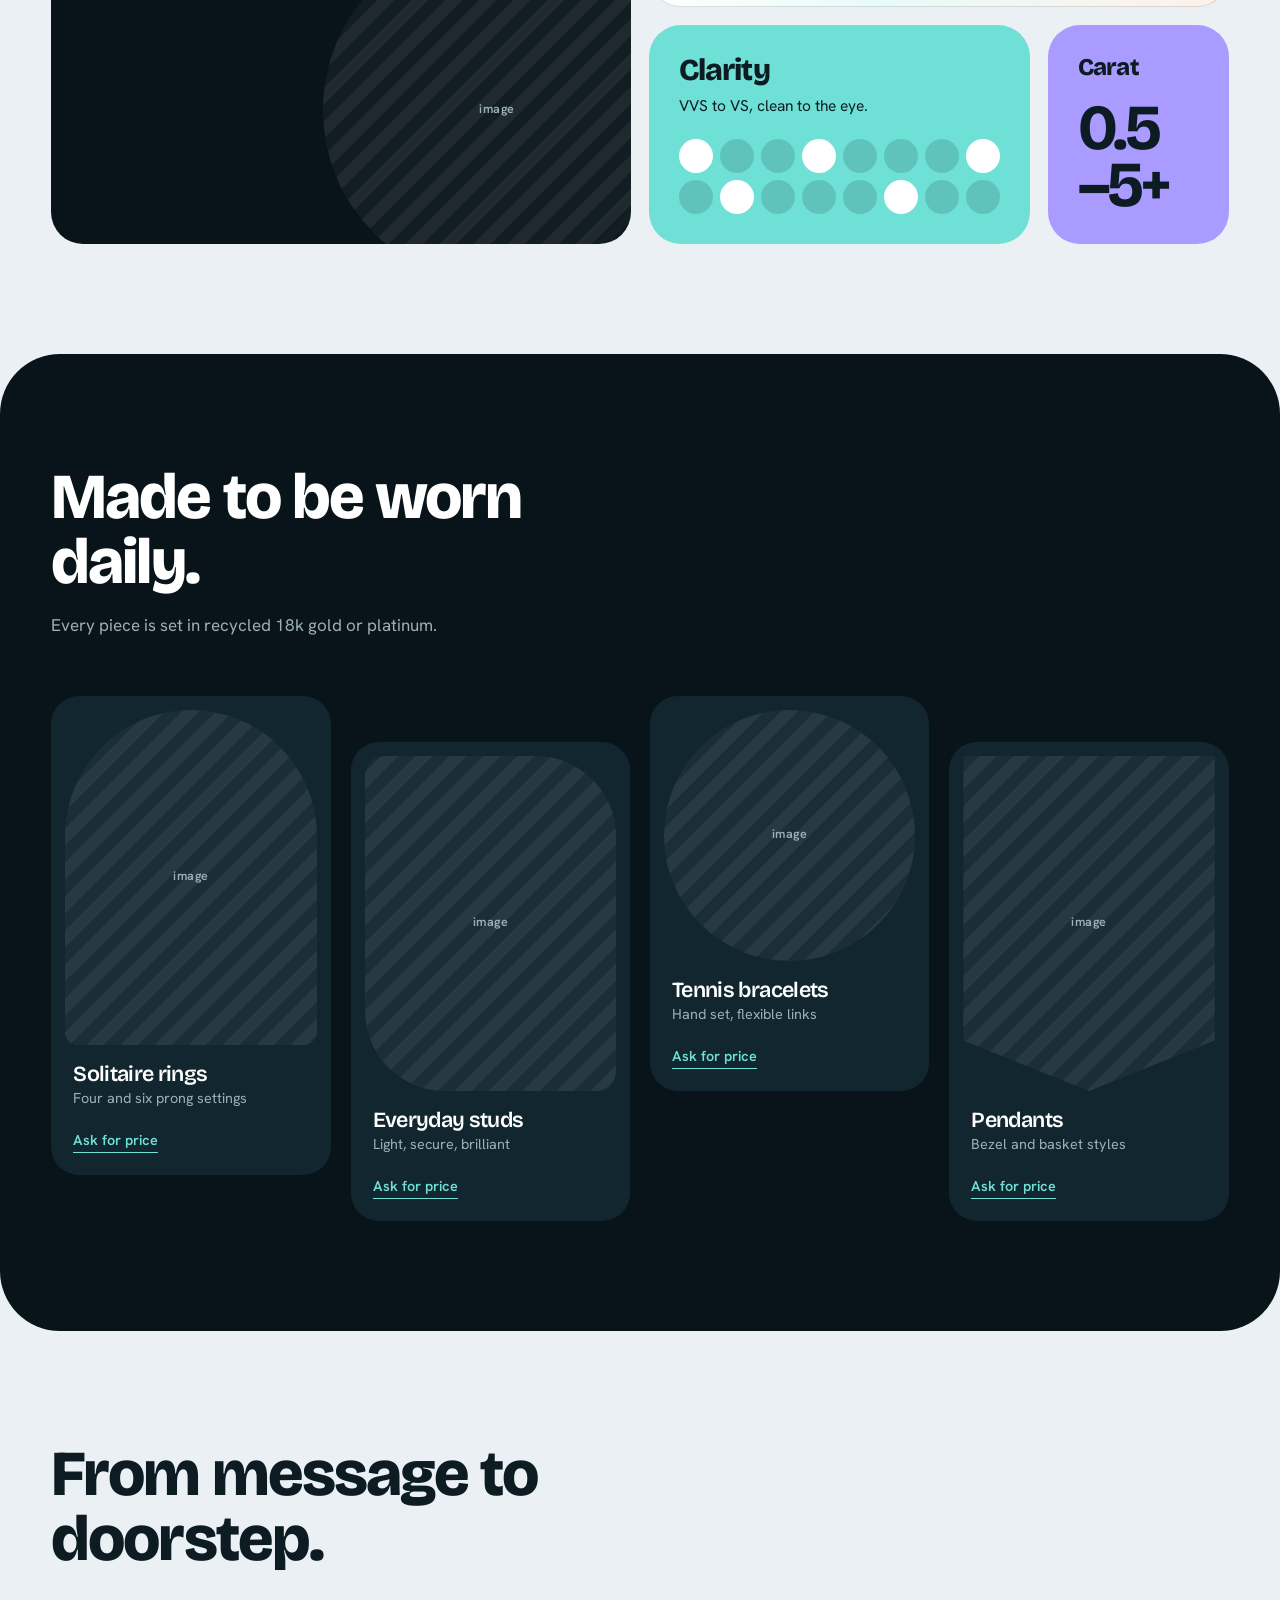
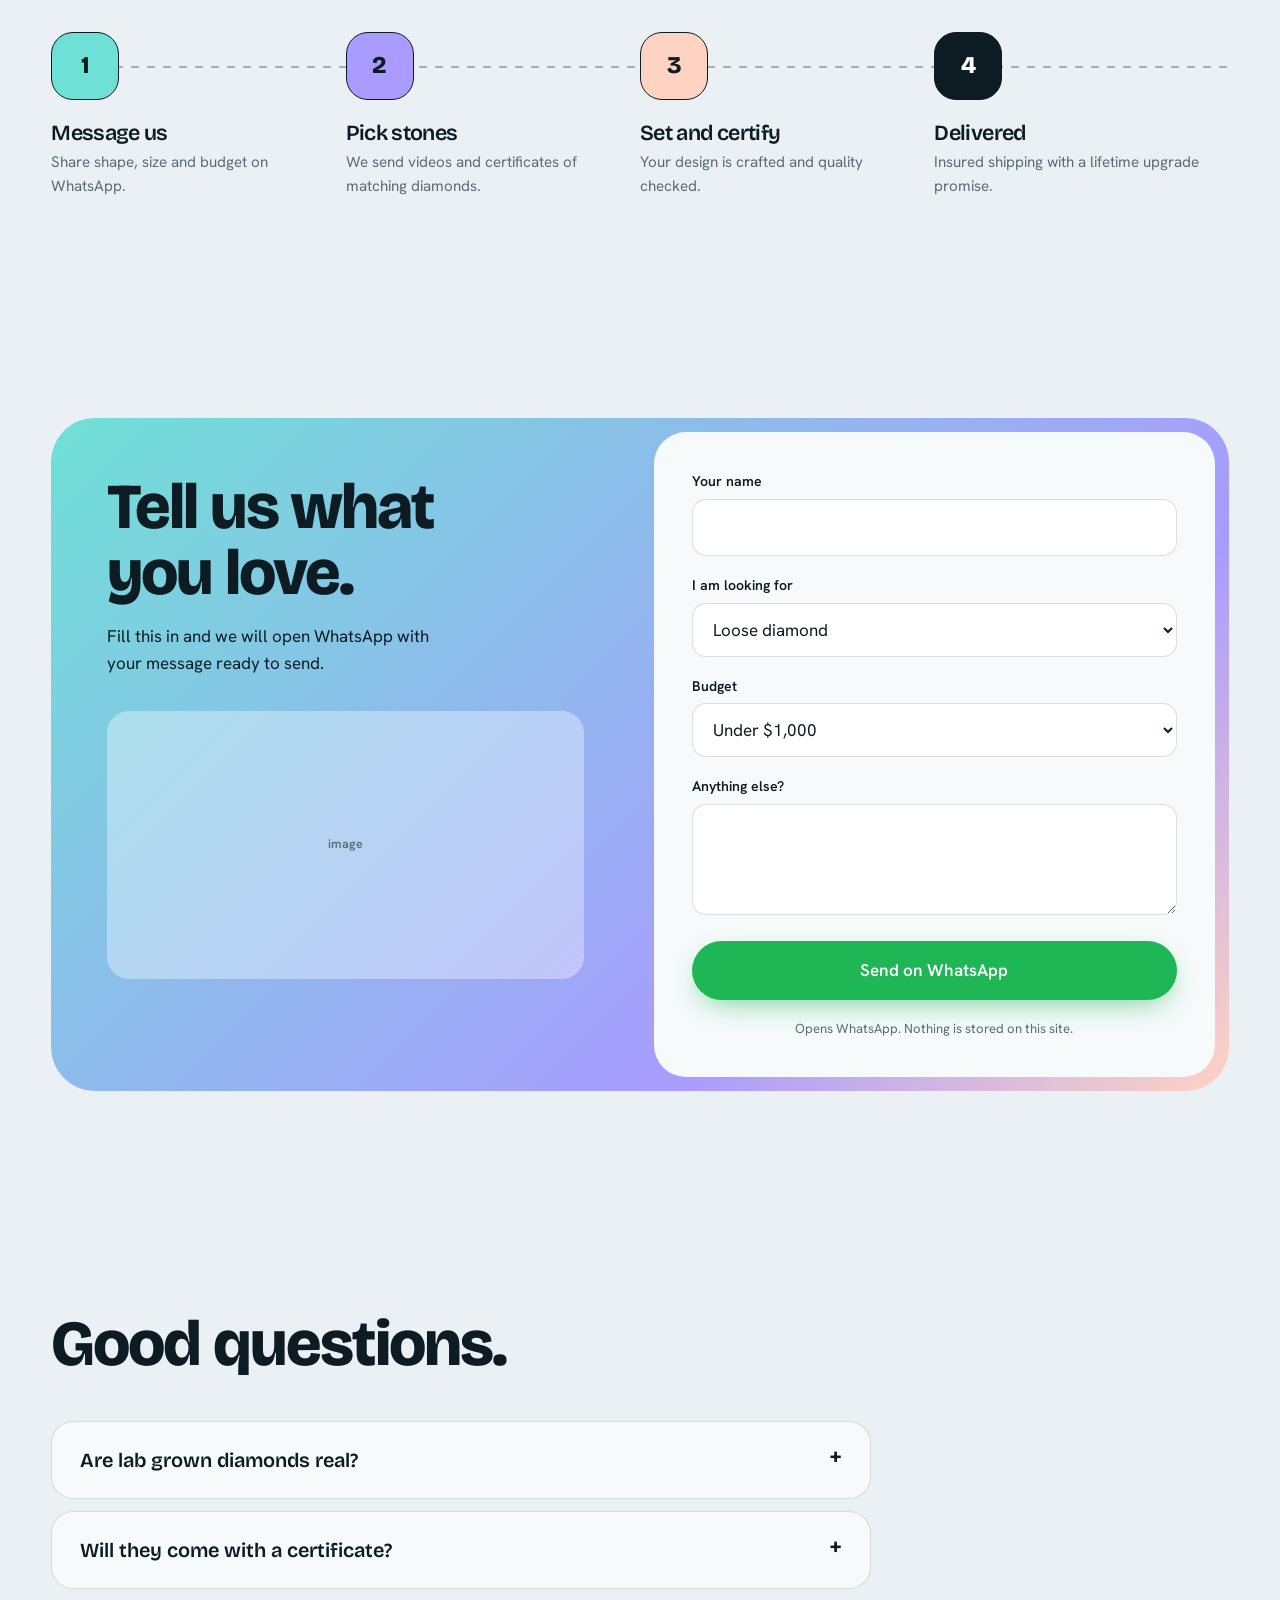
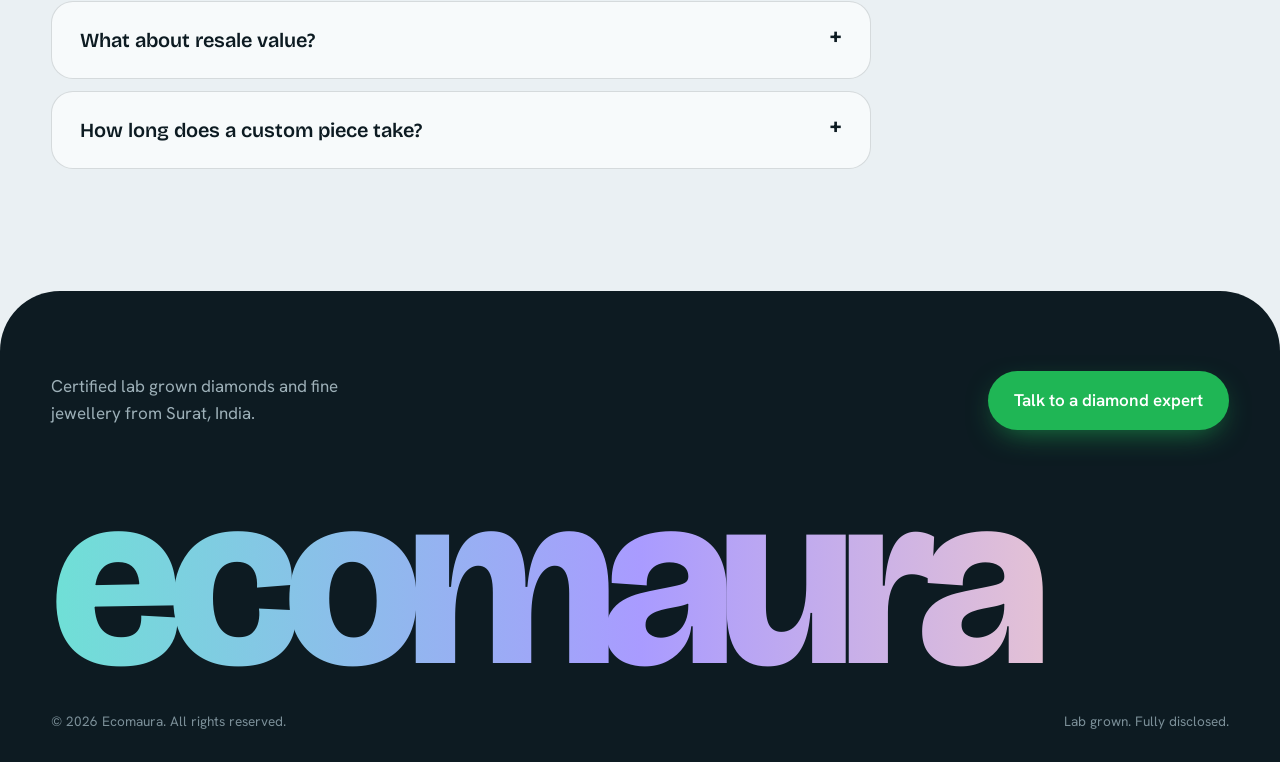
==== commit 74d42e3b: "Rebuild site: modern lab grown diamond landing page with WhatsApp inquiry" ====
--- a/index.html
+++ b/index.html
@@ -3,101 +3,432 @@
 <head>
 <meta charset="utf-8">
 <meta name="viewport" content="width=device-width, initial-scale=1">
-<title>Ecomaura | Lab-grown diamond jewellery, Surat</title>
-<meta name="description" content="Exceptional lab-grown diamonds. Timeless artistry. Fine jewellery and bespoke creations, enquire on WhatsApp.">
+<title>Ecomaura | Lab Grown Diamonds</title>
+<meta name="description" content="Certified lab grown diamonds and fine jewellery. Inquire directly on WhatsApp.">
 <link rel="preconnect" href="https://fonts.googleapis.com">
 <link rel="preconnect" href="https://fonts.gstatic.com" crossorigin>
-<link href="https://fonts.googleapis.com/css2?family=Cormorant+Garamond:ital,wght@0,300;0,400;0,500;1,300;1,400&family=Manrope:wght@400;500&display=swap" rel="stylesheet">
-<link rel="stylesheet" href="css/style.css">
+<link href="https://fonts.googleapis.com/css2?family=Bricolage+Grotesque:opsz,wght@12..96,400;12..96,600;12..96,800&family=Hanken+Grotesk:wght@400;500;600&display=swap" rel="stylesheet">
+<style>
+:root{
+  --ice:#EAF0F3; --paper:#F7FAFB; --ink:#0D1B22; --carbon:#09141A; --mute:#5B6C75;
+  --mint:#6FE0D6; --lilac:#A99BFF; --blush:#FFD3C2; --line:rgba(13,27,34,.14);
+  --wa:#1FB655;
+  --display:"Bricolage Grotesque","Helvetica Neue",Arial,sans-serif;
+  --body:"Hanken Grotesk","Helvetica Neue",Arial,sans-serif;
+}
+*{box-sizing:border-box;margin:0;padding:0}
+html{scroll-behavior:smooth}
+body{font-family:var(--body);background:var(--ice);color:var(--ink);line-height:1.6;font-size:17px;overflow-x:hidden}
+a{color:inherit;text-decoration:none}
+button,input,select,textarea{font:inherit;color:inherit}
+:focus-visible{outline:3px solid var(--lilac);outline-offset:3px}
+h1,h2,h3{font-family:var(--display);line-height:1.02;letter-spacing:-.03em}
+.wrap{width:min(1200px,92%);margin:0 auto}
+section{padding:110px 0}
+h2{font-size:clamp(2.2rem,5vw,4rem);font-weight:800;max-width:15ch}
+.lede{color:var(--mute);max-width:46ch;margin-top:18px}
+
+/* placeholders */
+.ph{background:
+  repeating-linear-gradient(135deg,rgba(13,27,34,.05) 0 12px,rgba(13,27,34,.09) 12px 24px);
+  display:grid;place-items:center;color:var(--mute);font-size:.78rem;font-weight:600;letter-spacing:.04em;text-align:center}
+.ph.dark{background:repeating-linear-gradient(135deg,rgba(255,255,255,.04) 0 12px,rgba(255,255,255,.09) 12px 24px);color:#9db0b8}
+
+/* buttons */
+.btn{display:inline-flex;align-items:center;gap:10px;padding:16px 26px;border-radius:999px;font-weight:600;border:0;cursor:pointer;transition:transform .2s,box-shadow .2s}
+.btn:active{transform:scale(.97)}
+.btn-wa{background:var(--wa);color:#fff;box-shadow:0 10px 30px -10px rgba(31,182,85,.7)}
+.btn-wa:hover{box-shadow:0 14px 34px -8px rgba(31,182,85,.9)}
+.btn-ghost{background:transparent;border:1.5px solid var(--ink)}
+.btn-ghost:hover{background:var(--ink);color:#fff}
+.wa-ico{width:20px;height:20px;fill:currentColor}
+
+/* nav */
+nav{position:fixed;top:16px;left:50%;transform:translateX(-50%);z-index:50;width:min(920px,92%);
+  display:flex;align-items:center;justify-content:space-between;padding:10px 12px 10px 24px;border-radius:999px;
+  background:rgba(247,250,251,.78);backdrop-filter:blur(16px);border:1px solid var(--line)}
+.logo{font-family:var(--display);font-weight:800;font-size:1.25rem;letter-spacing:-.04em}
+.logo i{display:inline-block;width:12px;height:12px;background:linear-gradient(135deg,var(--mint),var(--lilac));transform:rotate(45deg);margin-right:8px;border-radius:2px}
+nav ul{display:flex;gap:28px;list-style:none;font-size:.95rem;font-weight:500}
+nav ul a:hover{color:var(--mute)}
+nav .btn{padding:11px 20px;font-size:.92rem}
+@media(max-width:760px){nav ul{display:none}}
+
+/* hero */
+.hero{padding:150px 0 70px;position:relative}
+.hero .wrap{display:grid;grid-template-columns:1.15fr .85fr;gap:40px;align-items:center}
+.hero h1{font-size:clamp(3rem,8.4vw,7.2rem);font-weight:800}
+.hero h1 span{display:block;background:linear-gradient(100deg,#2bbdb1 10%,#7d6bff 70%);-webkit-background-clip:text;background-clip:text;color:transparent}
+.hero p{max-width:40ch;margin:26px 0 34px;color:var(--mute);font-size:1.12rem}
+.hero .cta{display:flex;gap:14px;flex-wrap:wrap}
+.gem{position:relative;aspect-ratio:1/1.05;filter:drop-shadow(0 40px 50px rgba(125,107,255,.35));animation:float 7s ease-in-out infinite}
+.gem .ph{position:absolute;inset:0;clip-path:polygon(24% 0,76% 0,100% 32%,50% 100%,0 32%);
+  background:conic-gradient(from 210deg at 50% 40%,#dff9f6,#cfc8ff,#fff,#bff3ee,#ffe6dc,#dff9f6);color:#4a5d66}
+.gem svg{position:absolute;inset:0;width:100%;height:100%}
+.chip-float{position:absolute;background:var(--paper);border:1px solid var(--line);padding:10px 16px;border-radius:14px;font-size:.82rem;font-weight:600;box-shadow:0 14px 30px -14px rgba(13,27,34,.3)}
+.chip-float b{display:block;font-family:var(--display);font-size:1.35rem;letter-spacing:-.03em}
+.c1{left:-4%;bottom:12%}.c2{right:-2%;top:16%}
+@keyframes float{50%{transform:translateY(-14px)}}
+@media(max-width:860px){.hero .wrap{grid-template-columns:1fr}.gem{max-width:380px;margin:20px auto 0}}
+
+/* marquee */
+.marquee{background:var(--ink);color:var(--paper);padding:20px 0;overflow:hidden;transform:rotate(-1.4deg);margin:30px -2% 0}
+.track{display:flex;gap:48px;white-space:nowrap;width:max-content;animation:slide 30s linear infinite;font-family:var(--display);font-weight:600;font-size:1.3rem}
+.track span::after{content:"\25C6";margin-left:48px;color:var(--mint);font-size:.8rem}
+@keyframes slide{to{transform:translateX(-50%)}}
+
+/* origin */
+.origin .split{display:grid;grid-template-columns:1fr 1fr;gap:0;margin-top:56px;border-radius:36px;overflow:hidden;box-shadow:0 40px 80px -40px rgba(13,27,34,.35)}
+.panel{padding:44px}
+.panel.mined{background:#D9DEE0}
+.panel.lab{background:linear-gradient(160deg,var(--carbon),#17313a);color:#fff}
+.panel h3{font-size:2rem;font-weight:800;margin-bottom:6px}
+.panel .tag{font-size:.85rem;opacity:.7;margin-bottom:26px}
+.panel li{list-style:none;padding:14px 0;border-top:1px solid currentColor;border-color:rgba(127,127,127,.3);display:flex;justify-content:space-between;gap:16px;font-size:.98rem}
+.panel li b{font-weight:600;text-align:right}
+.lab li b{color:var(--mint)}
+@media(max-width:760px){.origin .split{grid-template-columns:1fr}}
+
+/* shape studio */
+.studio{background:var(--paper);border-radius:60px 60px 0 0}
+.studio .grid{display:grid;grid-template-columns:.9fr 1.1fr;gap:56px;align-items:center;margin-top:50px}
+.stage{aspect-ratio:1;border-radius:44px;background:radial-gradient(circle at 30% 20%,#fff,var(--ice));border:1px solid var(--line);display:grid;place-items:center;position:relative}
+.stage .ph{width:62%;aspect-ratio:1;transition:clip-path .5s cubic-bezier(.7,0,.2,1),border-radius .5s,aspect-ratio .5s;
+  background:conic-gradient(from 90deg,#e5fbf8,#d6d0ff,#fff,#c7f5f0,#ffe9df,#e5fbf8);color:#4a5d66}
+.stage .readout{position:absolute;left:22px;bottom:20px;font-weight:600;font-size:.9rem}
+.stage .readout b{font-family:var(--display);font-size:1.8rem;letter-spacing:-.03em;display:block}
+.shapes{display:flex;flex-wrap:wrap;gap:10px;margin:28px 0}
+.shapes button{padding:11px 20px;border-radius:14px;border:1.5px solid var(--line);background:transparent;cursor:pointer;font-weight:600;transition:.2s}
+.shapes button[aria-pressed=true]{background:var(--ink);color:#fff;border-color:var(--ink);transform:translateY(-3px)}
+.range label{display:flex;justify-content:space-between;font-weight:600;margin-bottom:10px}
+input[type=range]{width:100%;accent-color:#7d6bff;height:6px}
+.range{margin-bottom:34px}
+@media(max-width:860px){.studio .grid{grid-template-columns:1fr}}
+
+/* 4Cs bento */
+.bento{display:grid;grid-template-columns:repeat(6,1fr);grid-auto-rows:minmax(210px,auto);gap:18px;margin-top:50px}
+.tile{border-radius:32px;padding:30px;position:relative;overflow:hidden}
+.tile h3{font-size:1.9rem;font-weight:800;margin-bottom:8px}
+.tile p{max-width:30ch;font-size:.97rem}
+.t-cut{grid-column:span 3;grid-row:span 2;background:var(--carbon);color:#fff}
+.t-cut p{color:#a9bcc4}
+.t-cut .ph{position:absolute;right:-40px;bottom:-40px;width:60%;aspect-ratio:1;border-radius:50%}
+.t-color{grid-column:span 3;background:linear-gradient(90deg,#fff,#e8fbf9 40%,#fff1ea);border:1px solid var(--line)}
+.scale{display:flex;margin-top:22px;border-radius:12px;overflow:hidden;font-size:.75rem;font-weight:600}
+.scale span{flex:1;padding:12px 0;text-align:center}
+.scale span:nth-child(1){background:#fff}.scale span:nth-child(2){background:#fbfaf3}.scale span:nth-child(3){background:#f8f4e6}.scale span:nth-child(4){background:#f4eed8}.scale span:nth-child(5){background:#efe6c8}
+.t-clarity{grid-column:span 2;background:var(--mint)}
+.dots{display:grid;grid-template-columns:repeat(8,1fr);gap:7px;margin-top:20px}
+.dots i{aspect-ratio:1;border-radius:50%;background:var(--ink);opacity:.15}
+.dots i.k{opacity:1;background:#fff}
+.t-carat{grid-column:span 1;background:var(--lilac);display:flex;flex-direction:column;justify-content:space-between}
+.t-carat h3{font-size:1.5rem}
+.t-carat strong{font-family:var(--display);font-size:4rem;line-height:.9;letter-spacing:-.05em}
+@media(max-width:860px){.bento{grid-template-columns:1fr 1fr}.t-cut,.t-color{grid-column:span 2}.t-clarity{grid-column:span 2}.t-carat{grid-column:span 2}}
+
+/* collections */
+.collections{background:var(--carbon);color:#fff;border-radius:60px}
+.collections .lede{color:#9db0b8}
+.cards{display:grid;grid-template-columns:repeat(4,1fr);gap:20px;margin-top:56px;align-items:start}
+.card{background:#122630;border-radius:28px;padding:14px 14px 22px;transition:transform .3s}
+.card:nth-child(even){margin-top:46px}
+.card:hover{transform:translateY(-8px) rotate(-.8deg)}
+.card .ph{aspect-ratio:3/4;border-radius:20px}
+.card:nth-child(1) .ph{border-radius:200px 200px 20px 20px}
+.card:nth-child(2) .ph{border-radius:20px 80px 20px 80px}
+.card:nth-child(3) .ph{aspect-ratio:1;border-radius:50%}
+.card:nth-child(4) .ph{clip-path:polygon(0 0,100% 0,100% 85%,50% 100%,0 85%);border-radius:0}
+.card h3{font-size:1.35rem;font-weight:600;margin:18px 8px 2px}
+.card p{color:#9db0b8;font-size:.9rem;margin:0 8px 16px}
+.card a{margin:0 8px;display:inline-flex;gap:8px;align-items:center;font-weight:600;font-size:.9rem;color:var(--mint);border-bottom:1.5px solid var(--mint)}
+@media(max-width:960px){.cards{grid-template-columns:1fr 1fr}.card:nth-child(even){margin-top:0}}
+@media(max-width:520px){.cards{grid-template-columns:1fr}}
+
+/* process */
+.steps{display:grid;grid-template-columns:repeat(4,1fr);gap:0;margin-top:60px;position:relative}
+.steps::before{content:"";position:absolute;left:0;right:0;top:34px;height:2px;background:repeating-linear-gradient(90deg,var(--ink) 0 8px,transparent 8px 16px);opacity:.3}
+.step{padding-right:26px;position:relative}
+.step .n{width:68px;height:68px;border-radius:22px;display:grid;place-items:center;font-family:var(--display);font-weight:800;font-size:1.5rem;background:var(--paper);border:1.5px solid var(--ink);position:relative;margin-bottom:22px}
+.step:nth-child(1) .n{background:var(--mint)}.step:nth-child(2) .n{background:var(--lilac)}.step:nth-child(3) .n{background:var(--blush)}.step:nth-child(4) .n{background:var(--ink);color:#fff}
+.step h3{font-size:1.35rem;font-weight:600;margin-bottom:6px}
+.step p{color:var(--mute);font-size:.95rem}
+@media(max-width:860px){.steps{grid-template-columns:1fr 1fr;row-gap:44px}.steps::before{display:none}}
+
+/* inquiry */
+.inquiry .box{display:grid;grid-template-columns:1fr 1fr;border-radius:44px;overflow:hidden;background:linear-gradient(135deg,var(--mint),var(--lilac) 70%,var(--blush))}
+.inquiry .left{padding:56px}
+.inquiry .left h2{max-width:11ch}
+.inquiry .left p{margin-top:18px;max-width:34ch}
+.inquiry .left .ph{margin-top:34px;aspect-ratio:16/9;border-radius:22px;background:rgba(255,255,255,.35)}
+form{background:var(--paper);margin:14px;border-radius:32px;padding:38px;display:grid;gap:18px;align-content:center}
+.f label{font-weight:600;font-size:.88rem;display:block;margin-bottom:6px}
+.f input,.f select,.f textarea{width:100%;padding:14px 16px;border-radius:14px;border:1.5px solid var(--line);background:#fff}
+.f input:focus,.f select:focus,.f textarea:focus{border-color:#7d6bff;outline:none;box-shadow:0 0 0 4px rgba(169,155,255,.3)}
+form .btn{justify-content:center;width:100%}
+.hint{font-size:.82rem;color:var(--mute);text-align:center}
+@media(max-width:860px){.inquiry .box{grid-template-columns:1fr}.inquiry .left{padding:40px 28px 10px}}
+
+/* faq */
+.faq .list{margin-top:44px;max-width:820px}
+details{border-radius:22px;background:var(--paper);padding:22px 28px;margin-bottom:12px;border:1px solid var(--line);transition:background .3s}
+details[open]{background:var(--ink);color:#fff}
+details[open] p{color:#b6c6cd}
+summary{cursor:pointer;font-family:var(--display);font-size:1.25rem;font-weight:600;list-style:none;display:flex;justify-content:space-between;gap:20px}
+summary::-webkit-details-marker{display:none}
+summary::after{content:"+";font-size:1.6rem;line-height:1;transition:transform .3s}
+details[open] summary::after{transform:rotate(45deg)}
+details p{margin-top:12px;color:var(--mute);max-width:60ch}
+
+/* footer */
+footer{background:var(--ink);color:#fff;padding:80px 0 30px;border-radius:60px 60px 0 0;overflow:hidden}
+footer .top{display:flex;justify-content:space-between;gap:30px;flex-wrap:wrap;align-items:center}
+footer .top p{max-width:34ch;color:#9db0b8}
+.big{font-family:var(--display);font-weight:800;font-size:clamp(4rem,19vw,17rem);letter-spacing:-.06em;line-height:.8;margin-top:56px;
+  background:linear-gradient(90deg,var(--mint),var(--lilac),var(--blush));-webkit-background-clip:text;background-clip:text;color:transparent;white-space:nowrap}
+.legal{display:flex;justify-content:space-between;margin-top:30px;font-size:.85rem;color:#7b8f98;flex-wrap:wrap;gap:10px}
+
+/* floating wa */
+.fab{position:fixed;right:20px;bottom:20px;z-index:60;width:62px;height:62px;border-radius:50%;background:var(--wa);color:#fff;display:grid;place-items:center;box-shadow:0 14px 34px -8px rgba(31,182,85,.8);transition:transform .2s}
+.fab:hover{transform:scale(1.08) rotate(-6deg)}
+.fab svg{width:30px;height:30px;fill:#fff}
+
+@media(prefers-reduced-motion:reduce){*{animation:none!important;transition:none!important}html{scroll-behavior:auto}}
+</style>
 </head>
-<body data-page="home" class="dark-top">
-<div id="hd"></div>
-<main>
-<section class="hero dark">
-  <div class="fr"><div class="ph t5" data-px></div></div>
-  <div class="hero-t">
-    <h1><span class="ln-r"><span>An Extraordinary</span></span><span class="ln-r"><span>Kind of Forever.</span></span></h1>
-    <p class="sub">Exceptional lab-grown diamonds. Timeless artistry. A new perspective on luxury.</p>
-    <div class="cta"><a class="btn" href="collection.html?c=engagement">Explore the collection</a><a class="btn ghost" href="#story">Discover our story</a></div>
-  </div>
-  <span class="scr">Scroll</span>
-</section>
-
-<section class="phil" id="philosophy">
-  <div class="rv">
-    <p class="lb">Our philosophy</p>
-    <h2>Brilliance, <i>Reimagined.</i></h2>
-    <p class="big">Advanced diamond-growing technology, finished by traditional jewellers.</p>
-    <p>Our diamonds are grown in controlled conditions, then cut and set by hand. They share the same fundamental chemical, physical and optical properties as mined diamonds. What changes is the story: modern, transparent and made with intention.</p>
-    <p>Every piece is designed in our Surat studio, where stones are chosen for proportion and light before a single setting is drawn.</p>
-  </div>
-  <div class="rv" style="--d:.2s">
-    <div class="fr" style="aspect-ratio:4/5"><div class="ph t2" data-px></div></div>
-  </div>
-</section>
-
-<section class="cols stone" aria-labelledby="ch">
-  <header class="rv"><h2 id="ch">The Collections</h2><p class="big">Six ways to wear a diamond.</p></header>
-  <a class="cl rv" href="collection.html?c=engagement"><div class="fr" style="aspect-ratio:4/5"><div class="ph t1" data-px></div></div><h3>Engagement Rings</h3><p>Solitaires and settings made to be remembered.</p><em class="ln">Explore collection</em></a>
-  <a class="cl rv" href="collection.html?c=earrings"><div class="fr" style="aspect-ratio:1/1"><div class="ph t3" data-px></div></div><h3>Diamond Earrings</h3><p>Light, held close to the face.</p><em class="ln">Explore collection</em></a>
-  <a class="cl rv" href="collection.html?c=tennis"><div class="fr" style="aspect-ratio:3/2"><div class="ph t4" data-px></div></div><h3>Tennis Bracelets</h3><p>An unbroken line of brilliance.</p><em class="ln">Explore collection</em></a>
-  <a class="cl rv" href="collection.html?c=necklaces"><div class="fr" style="aspect-ratio:3/4"><div class="ph t2" data-px></div></div><h3>Diamond Necklaces</h3><p>Brilliance at the collarbone.</p><em class="ln">Explore collection</em></a>
-  <a class="cl rv" href="collection.html?c=statement"><div class="fr" style="aspect-ratio:1/1"><div class="ph t1" data-px></div></div><h3>Statement Jewellery</h3><p>Pieces that enter the room first.</p><em class="ln">Explore collection</em></a>
-  <a class="cl rv" href="collection.html?c=bespoke"><div class="fr" style="aspect-ratio:3/2"><div class="ph t3" data-px></div></div><h3>Bespoke Creations</h3><p>Your stone, your design, made by hand.</p><em class="ln">Explore collection</em></a>
-</section>
-
-<section class="dark" id="art">
-  <div class="art">
-    <h2 class="rv">Every Facet. Every Detail. <i>Extraordinary.</i></h2>
-    <p class="tx rv">We choose each diamond under daylight-balanced light, judging how it handles light before we look at the paperwork. Cutters, setters and polishers work within metres of each other, so every detail is checked by the hands that made it.</p>
-    <div class="fr a1 rv" style="aspect-ratio:3/4"><div class="ph t6" data-px></div></div>
-    <div class="fr a2 rv" style="aspect-ratio:1/1"><div class="ph t5" data-px></div></div>
-    <div class="fr a3 rv" style="aspect-ratio:4/5"><div class="ph t6" data-px></div></div>
-    <div class="fr a4 rv" style="aspect-ratio:16/9"><div class="ph t5" data-px></div></div>
-    <p class="tx2 rv">Facets are aligned, prongs are tested and every setting is polished until the metal disappears and the diamond remains.</p>
-  </div>
-</section>
-
-<section class="why" id="why">
-  <aside class="rv"><p class="lb">Why lab-grown</p><h2>The same diamond. <i>A newer story.</i></h2><p>A short guide to what matters when you choose.</p></aside>
-  <div>
-    <div class="pt-row rv"><b>i</b><div><h3>Identical in nature</h3><p>Lab-grown diamonds share the same fundamental physical and chemical properties as mined diamonds, and are graded on the same scales.</p></div></div>
-    <div class="pt-row rv"><b>ii</b><div><h3>Brilliance and fire</h3><p>Light behaves the same way in both. What decides sparkle is the cut, which is why we choose proportion before size.</p></div></div>
-    <div class="pt-row rv"><b>iii</b><div><h3>Grown with technology</h3><p>Diamonds are grown in controlled conditions, which lets us select exact colour and clarity for each piece.</p></div></div>
-    <div class="pt-row rv"><b>iv</b><div><h3>More accessible luxury</h3><p>A larger or finer stone can fit the same budget, so you can choose the diamond you actually want.</p></div></div>
-    <div class="pt-row rv"><b>v</b><div><h3>Modern, considered luxury</h3><p>A fully disclosed origin and a stone that suits how you live now.</p></div></div>
-  </div>
-</section>
-
-<section class="dark bsp" id="bespoke">
-  <div class="rv">
-    <p class="lb">Bespoke</p>
-    <h2>Made for You. Designed to <i>Last Forever.</i></h2>
-    <p class="big">Choose the diamond. Shape the design. Watch it made by hand.</p>
-    <a class="btn" data-wa="Hello, I would like to create a bespoke piece. I would like to discuss design, diamond selection and timelines.">Create your bespoke piece</a>
-  </div>
-  <div class="rv" style="--d:.2s"><div class="fr" style="aspect-ratio:3/4"><div class="ph t6" data-px></div></div></div>
-</section>
-
-<section class="story" id="story">
-  <div class="fr"><div class="ph t3" data-px></div></div>
-  <div class="story-t rv">
-    <p class="lb">Our story</p>
-    <h2>Born in the city that cuts the world’s diamonds.</h2>
-    <p>Ecomaura was founded in Surat, where diamond cutting is a family trade passed from hand to hand. We took that craft and pointed it at a new kind of diamond.</p>
-    <p>Our promise is simple: honest information, careful making, and jewellery that is meant to be worn for decades.</p>
-  </div>
-</section>
-
-<section class="cham final">
-  <div class="fr rv" style="aspect-ratio:4/5"><div class="ph t4" data-px></div></div>
-  <h2 class="rv">Your Next Extraordinary Piece Awaits.</h2>
-  <p class="rv">Discover the diamond that speaks to you. Connect with our jewellery specialists for a personalised experience.</p>
-  <a class="btn rv" data-wa="Hello, I would like to begin an enquiry with a jewellery specialist.">Begin your enquiry on WhatsApp</a>
-</section>
-</main>
-<div id="ft"></div>
-<script src="js/data.js"></script>
-<script src="js/app.js"></script>
+<body>
+
+<nav aria-label="Main">
+  <a class="logo" href="#top"><i></i>Ecomaura</a>
+  <ul>
+    <li><a href="#origin">Why lab grown</a></li>
+    <li><a href="#studio">Shape studio</a></li>
+    <li><a href="#collections">Jewellery</a></li>
+    <li><a href="#faq">FAQ</a></li>
+  </ul>
+  <a class="btn btn-wa wa-link" href="#inquiry" data-msg="Hi Ecomaura, I'd like to know more about your lab grown diamonds.">
+    <svg class="wa-ico" viewBox="0 0 32 32"><path d="M16 3a13 13 0 0 0-11 19.8L3 29l6.4-1.7A13 13 0 1 0 16 3zm0 2.4a10.6 10.6 0 1 1-5.4 19.7l-.4-.2-3.800 1 1-3.700-.3-.4A10.600 10.600 0 0 1 16 5.400zm-4 5.300c-.3 0-.7.100-1 .5-.4.400-1.300 1.300-1.300 3s1.400 3.500 1.600 3.700c.2.300 2.600 4.200 6.500 5.700 3.200 1.200 3.900 1 4.600.9.700-.1 2.300-.9 2.600-1.800.3-.9.300-1.600.2-1.800l-.7-.4-2.400-1.200c-.3-.1-.6-.2-.8.200l-1.100 1.400c-.2.200-.4.300-.7.100-.4-.2-1.500-.5-2.900-1.800-1.100-1-1.800-2.200-2-2.500-.2-.4 0-.6.200-.8l.6-.7c.2-.2.200-.4.400-.6.100-.3.100-.5 0-.7l-1.100-2.700c-.3-.7-.6-.600-.8-.600z"/></svg>
+    Inquire
+  </a>
+</nav>
+
+<header class="hero" id="top">
+  <div class="wrap">
+    <div>
+      <h1>Grown in light. <span>Cut to outshine.</span></h1>
+      <p>Certified lab grown diamonds, chemically identical to mined stones, set in jewellery made to be worn every day.</p>
+      <div class="cta">
+        <a class="btn btn-wa wa-link" href="#inquiry" data-msg="Hi Ecomaura, I'd like to see your diamond collection.">Chat on WhatsApp</a>
+        <a class="btn btn-ghost" href="#studio">Build your stone</a>
+      </div>
+    </div>
+    <div class="gem" aria-hidden="true">
+      <div class="ph">hero image</div>
+      <svg viewBox="0 0 100 105" fill="none" stroke="rgba(13,27,34,.22)" stroke-width=".4">
+        <path d="M24 0 L76 0 L100 33.600 L50 105 L0 33.600 Z"/><path d="M0 33.600 H100 M24 0 L36 33.600 L50 105 L64 33.600 L76 0 M36 33.600 L50 0 L64 33.600"/>
+      </svg>
+      <div class="chip-float c1"><b>D–F</b>colour grade</div>
+      <div class="chip-float c2"><b>IGI</b>certified</div>
+    </div>
+  </div>
+</header>
+
+<div class="marquee" aria-hidden="true">
+  <div class="track">
+    <span>IGI &amp; SGL certified</span><span>Type IIa CVD</span><span>Conflict free</span><span>Recycled gold</span><span>Lifetime upgrade</span><span>Free resizing</span>
+    <span>IGI &amp; SGL certified</span><span>Type IIa CVD</span><span>Conflict free</span><span>Recycled gold</span><span>Lifetime upgrade</span><span>Free resizing</span>
+  </div>
+</div>
+
+<section class="origin" id="origin">
+  <div class="wrap">
+    <h2>Same carbon. Same fire.</h2>
+    <p class="lede">A lab grown diamond is a real diamond. The difference is where it began and what it costs you.</p>
+    <div class="split">
+      <div class="panel mined">
+        <h3>Mined</h3><div class="tag">Formed over billions of years</div>
+        <ul>
+          <li>Origin <b>Deep earth</b></li>
+          <li>Price per carat <b>Premium</b></li>
+          <li>Traceability <b>Often unclear</b></li>
+          <li>Land impact <b>High</b></li>
+        </ul>
+      </div>
+      <div class="panel lab">
+        <h3>Ecomaura lab grown</h3><div class="tag">Grown in weeks, certified for life</div>
+        <ul>
+          <li>Origin <b>Controlled reactor</b></li>
+          <li>Price per carat <b>Up to 60% less</b></li>
+          <li>Traceability <b>Fully documented</b></li>
+          <li>Land impact <b>Minimal</b></li>
+        </ul>
+      </div>
+    </div>
+  </div>
+</section>
+
+<section class="studio" id="studio">
+  <div class="wrap">
+    <h2>Shape the stone you want.</h2>
+    <p class="lede">Pick a cut and a size. We will send matching stones with certificates on WhatsApp.</p>
+    <div class="grid">
+      <div class="stage">
+        <div class="ph" id="gemPh">diamond image</div>
+        <div class="readout"><b id="mm">6.5 mm</b><span id="shapeName">Round, 1.0 ct</span></div>
+      </div>
+      <div>
+        <div class="shapes" id="shapes" role="group" aria-label="Diamond shape">
+          <button aria-pressed="true" data-s="round">Round</button>
+          <button aria-pressed="false" data-s="oval">Oval</button>
+          <button aria-pressed="false" data-s="emerald">Emerald</button>
+          <button aria-pressed="false" data-s="pear">Pear</button>
+          <button aria-pressed="false" data-s="princess">Princess</button>
+          <button aria-pressed="false" data-s="marquise">Marquise</button>
+        </div>
+        <div class="range">
+          <label for="ct"><span>Carat weight</span><span id="ctOut">1.0 ct</span></label>
+          <input type="range" id="ct" min="0.5" max="5" step="0.1" value="1">
+        </div>
+        <a class="btn btn-wa" id="studioWa" href="#" target="_blank" rel="noopener">Request this stone on WhatsApp</a>
+      </div>
+    </div>
+  </div>
+</section>
+
+<section>
+  <div class="wrap">
+    <h2>Four things that decide sparkle.</h2>
+    <div class="bento">
+      <div class="tile t-cut"><h3>Cut</h3><p>Controls how light returns to the eye. We only stock Excellent and Ideal cuts.</p><div class="ph dark">image</div></div>
+      <div class="tile t-color"><h3>Colour</h3><p>Our stones sit in the colourless range.</p>
+        <div class="scale"><span>D</span><span>E</span><span>F</span><span>G</span><span>H</span></div></div>
+      <div class="tile t-clarity"><h3>Clarity</h3><p>VVS to VS, clean to the eye.</p>
+        <div class="dots"><i class="k"></i><i></i><i></i><i class="k"></i><i></i><i></i><i></i><i class="k"></i><i></i><i class="k"></i><i></i><i></i><i></i><i class="k"></i><i></i><i></i></div></div>
+      <div class="tile t-carat"><h3>Carat</h3><strong>0.5<br>–5+</strong></div>
+    </div>
+  </div>
+</section>
+
+<section class="collections" id="collections">
+  <div class="wrap">
+    <h2>Made to be worn daily.</h2>
+    <p class="lede">Every piece is set in recycled 18k gold or platinum.</p>
+    <div class="cards">
+      <article class="card"><div class="ph dark">image</div><h3>Solitaire rings</h3><p>Four and six prong settings</p><a class="wa-link" href="#inquiry" data-msg="Hi Ecomaura, I'm interested in Solitaire rings.">Ask for price</a></article>
+      <article class="card"><div class="ph dark">image</div><h3>Everyday studs</h3><p>Light, secure, brilliant</p><a class="wa-link" href="#inquiry" data-msg="Hi Ecomaura, I'm interested in diamond studs.">Ask for price</a></article>
+      <article class="card"><div class="ph dark">image</div><h3>Tennis bracelets</h3><p>Hand set, flexible links</p><a class="wa-link" href="#inquiry" data-msg="Hi Ecomaura, I'm interested in tennis bracelets.">Ask for price</a></article>
+      <article class="card"><div class="ph dark">image</div><h3>Pendants</h3><p>Bezel and basket styles</p><a class="wa-link" href="#inquiry" data-msg="Hi Ecomaura, I'm interested in diamond pendants.">Ask for price</a></article>
+    </div>
+  </div>
+</section>
+
+<section>
+  <div class="wrap">
+    <h2>From message to doorstep.</h2>
+    <div class="steps">
+      <div class="step"><div class="n">1</div><h3>Message us</h3><p>Share shape, size and budget on WhatsApp.</p></div>
+      <div class="step"><div class="n">2</div><h3>Pick stones</h3><p>We send videos and certificates of matching diamonds.</p></div>
+      <div class="step"><div class="n">3</div><h3>Set and certify</h3><p>Your design is crafted and quality checked.</p></div>
+      <div class="step"><div class="n">4</div><h3>Delivered</h3><p>Insured shipping with a lifetime upgrade promise.</p></div>
+    </div>
+  </div>
+</section>
+
+<section class="inquiry" id="inquiry">
+  <div class="wrap">
+    <div class="box">
+      <div class="left">
+        <h2>Tell us what you love.</h2>
+        <p>Fill this in and we will open WhatsApp with your message ready to send.</p>
+        <div class="ph">image</div>
+      </div>
+      <form id="form">
+        <div class="f"><label for="name">Your name</label><input id="name" required autocomplete="name"></div>
+        <div class="f"><label for="type">I am looking for</label>
+          <select id="type"><option>Loose diamond</option><option>Engagement ring</option><option>Earrings</option><option>Bracelet</option><option>Pendant</option><option>Custom design</option></select></div>
+        <div class="f"><label for="budget">Budget</label>
+          <select id="budget"><option>Under $1,000</option><option>$1,000 to $3,000</option><option>$3,000 to $7,000</option><option>$7,000+</option></select></div>
+        <div class="f"><label for="note">Anything else?</label><textarea id="note" rows="3"></textarea></div>
+        <button class="btn btn-wa" type="submit">Send on WhatsApp</button>
+        <p class="hint">Opens WhatsApp. Nothing is stored on this site.</p>
+      </form>
+    </div>
+  </div>
+</section>
+
+<section class="faq" id="faq">
+  <div class="wrap">
+    <h2>Good questions.</h2>
+    <div class="list">
+      <details><summary>Are lab grown diamonds real?</summary><p>Yes. They have the same crystal structure and optical properties as mined diamonds, and are graded by the same labs.</p></details>
+      <details><summary>Will they come with a certificate?</summary><p>Every stone above 0.30 ct ships with an IGI or SGL certificate, and the report number is laser inscribed on the girdle.</p></details>
+      <details><summary>What about resale value?</summary><p>Lab grown prices keep falling as technology improves, so buy for love and wear, not as an investment.</p></details>
+      <details><summary>How long does a custom piece take?</summary><p>Ready designs ship in about a week. Custom pieces usually take two to three weeks.</p></details>
+    </div>
+  </div>
+</section>
+
+<footer>
+  <div class="wrap">
+    <div class="top">
+      <p>Certified lab grown diamonds and fine jewellery from Surat, India.</p>
+      <a class="btn btn-wa wa-link" href="#inquiry" data-msg="Hi Ecomaura, I have a question.">Talk to a diamond expert</a>
+    </div>
+    <div class="big" aria-hidden="true">ecomaura</div>
+    <div class="legal"><span>© 2026 Ecomaura. All rights reserved.</span><span>Lab grown. Fully disclosed.</span></div>
+  </div>
+</footer>
+
+<a class="fab wa-link" href="#inquiry" data-msg="Hi Ecomaura, I'd like to know more about your lab grown diamonds." aria-label="Chat on WhatsApp">
+  <svg viewBox="0 0 32 32"><path d="M16 3a13 13 0 0 0-11 19.800L3 29l6.400-1.700A13 13 0 1 0 16 3zm0 2.400a10.600 10.600 0 1 1-5.400 19.700l-.4-.2-3.800 1 1-3.700-.3-.4A10.600 10.600 0 0 1 16 5.400zm-4 5.300c-.3 0-.7.100-1 .5-.4.400-1.300 1.300-1.300 3s1.400 3.500 1.600 3.700c.2.300 2.600 4.200 6.500 5.700 3.200 1.200 3.900 1 4.600.9.700-.1 2.300-.9 2.600-1.800.3-.9.300-1.600.2-1.800l-.7-.4-2.400-1.200c-.3-.1-.6-.2-.8.200l-1.100 1.400c-.2.200-.4.300-.7.100-.4-.2-1.500-.5-2.900-1.800-1.100-1-1.800-2.200-2-2.500-.2-.4 0-.6.200-.8l.6-.7c.2-.2.200-.4.400-.6.100-.3.100-.5 0-.7l-1.100-2.700c-.3-.7-.6-.6-.8-.6z"/></svg>
+</a>
+
+<script>
+/* Set your WhatsApp number here: country code + number, digits only */
+const WA_NUMBER = "919999999999";
+const wa = t => "https://wa.me/" + WA_NUMBER + "?text=" + encodeURIComponent(t);
+
+/* quick links open WhatsApp directly */
+document.querySelectorAll(".wa-link").forEach(a=>{
+  a.addEventListener("click",e=>{
+    const m=a.dataset.msg; if(!m) return;
+    e.preventDefault(); window.open(wa(m),"_blank","noopener");
+  });
+});
+
+/* shape studio */
+const shapes={
+  round:{n:"Round",r:"50%",c:"none",ar:1,k:1},
+  oval:{n:"Oval",r:"50%",c:"none",ar:.72,k:1.18},
+  emerald:{n:"Emerald",r:"6%",c:"polygon(18% 0,82% 0,100% 14%,100% 86%,82% 100%,18% 100%,0 86%,0 14%)",ar:.74,k:1.2},
+  pear:{n:"Pear",r:"50% 50% 50% 50% / 62% 62% 38% 38%",c:"none",ar:.7,k:1.2},
+  princess:{n:"Princess",r:"2%",c:"none",ar:1,k:.9},
+  marquise:{n:"Marquise",r:"0",c:"polygon(50% 0,88% 30%,100% 50%,88% 70%,50% 100%,12% 70%,0 50%,12% 30%)",ar:.5,k:1.45}
+};
+let cur="round";
+const ct=document.getElementById("ct"), ph=document.getElementById("gemPh");
+function render(){
+  const s=shapes[cur], v=parseFloat(ct.value);
+  ph.style.borderRadius=s.r; ph.style.clipPath=s.c; ph.style.aspectRatio=s.ar;
+  ph.style.width=(40+v*4)+"%";
+  const d=(6.5*Math.cbrt(v)*s.k).toFixed(1);
+  document.getElementById("mm").textContent=d+" mm";
+  document.getElementById("ctOut").textContent=v.toFixed(1)+" ct";
+  document.getElementById("shapeName").textContent=s.n+", "+v.toFixed(1)+" ct";
+  document.getElementById("studioWa").href=wa("Hi Ecomaura, I'm looking for a "+s.n+" cut lab grown diamond of about "+v.toFixed(1)+" ct. Please share available stones and prices.");
+}
+document.querySelectorAll("#shapes button").forEach(b=>b.addEventListener("click",()=>{
+  document.querySelectorAll("#shapes button").forEach(x=>x.setAttribute("aria-pressed","false"));
+  b.setAttribute("aria-pressed","true"); cur=b.dataset.s; render();
+}));
+ct.addEventListener("input",render); render();
+
+/* inquiry form */
+document.getElementById("form").addEventListener("submit",e=>{
+  e.preventDefault();
+  const g=id=>document.getElementById(id).value.trim();
+  const msg="Hi Ecomaura, I'm "+g("name")+". I'm looking for: "+g("type")+". Budget: "+g("budget")+"."+(g("note")?" Notes: "+g("note"):"");
+  window.open(wa(msg),"_blank","noopener");
+});
+</script>
 </body>
 </html>
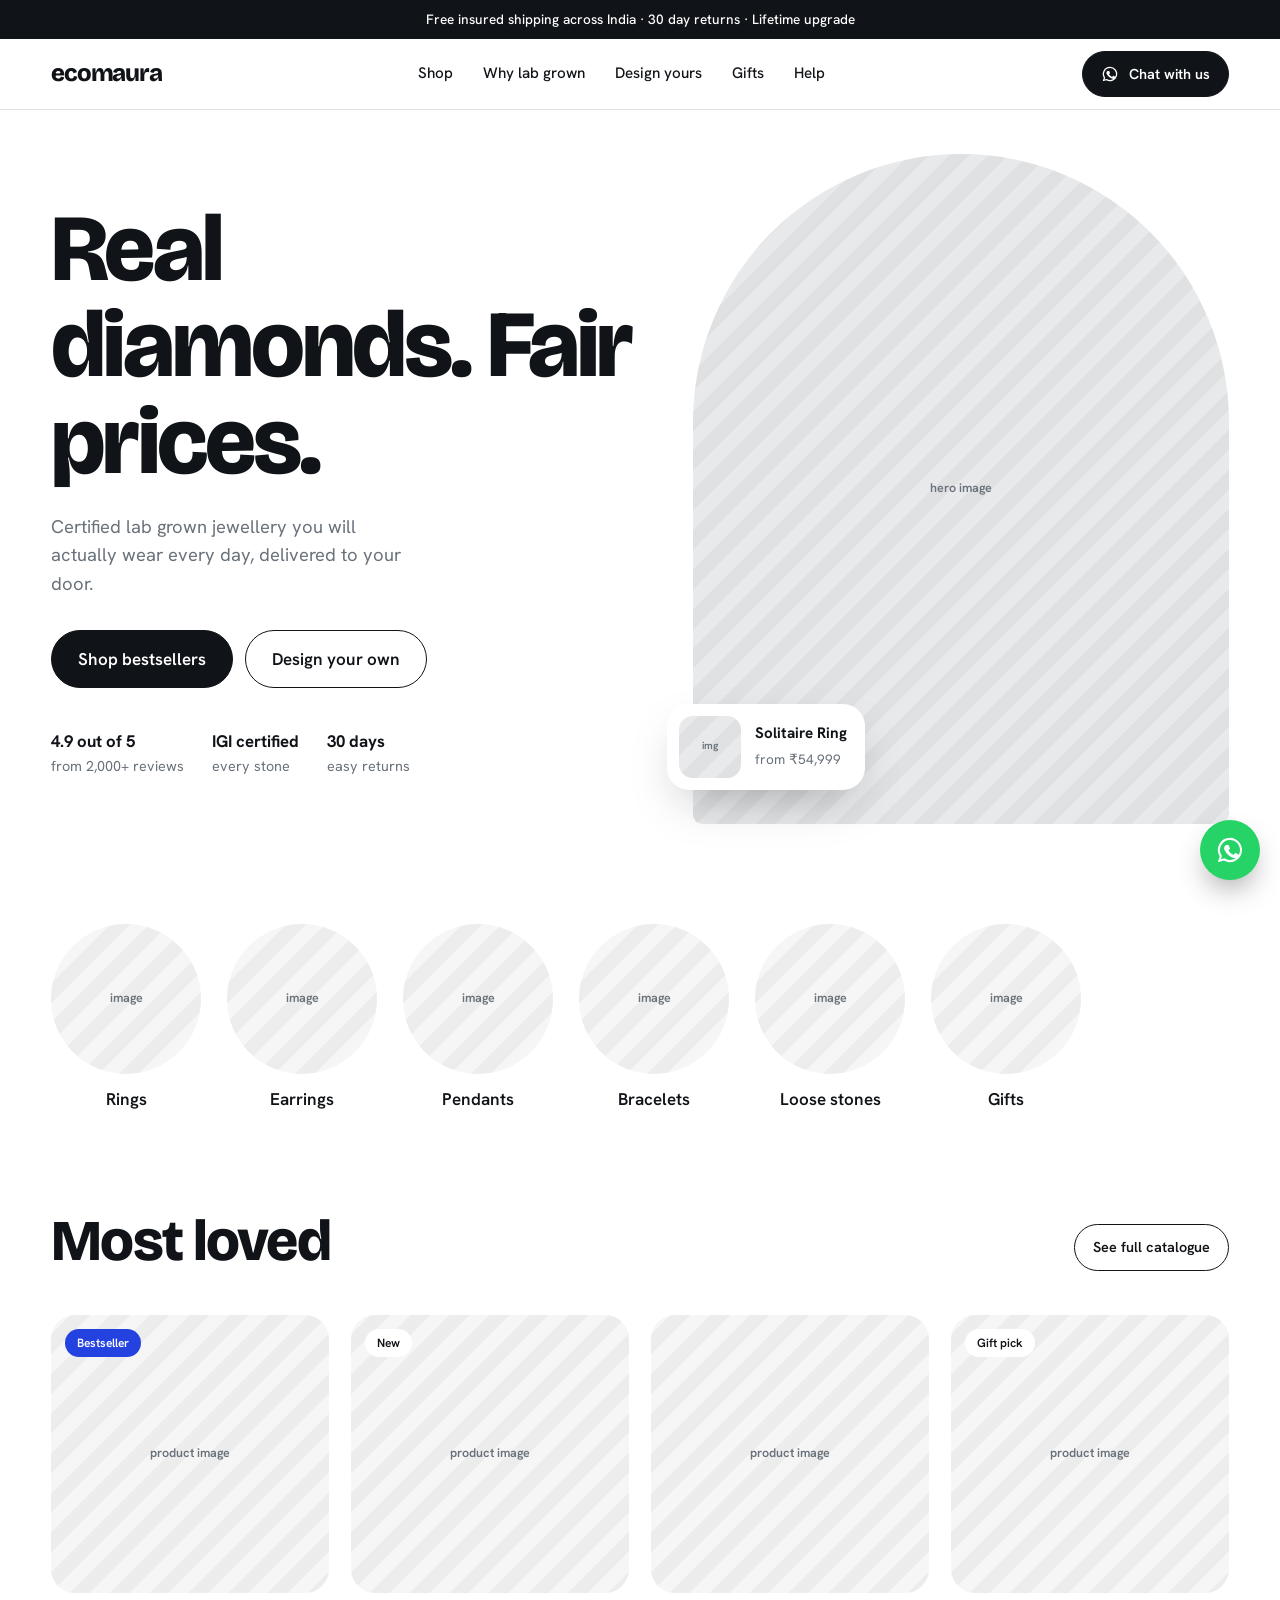
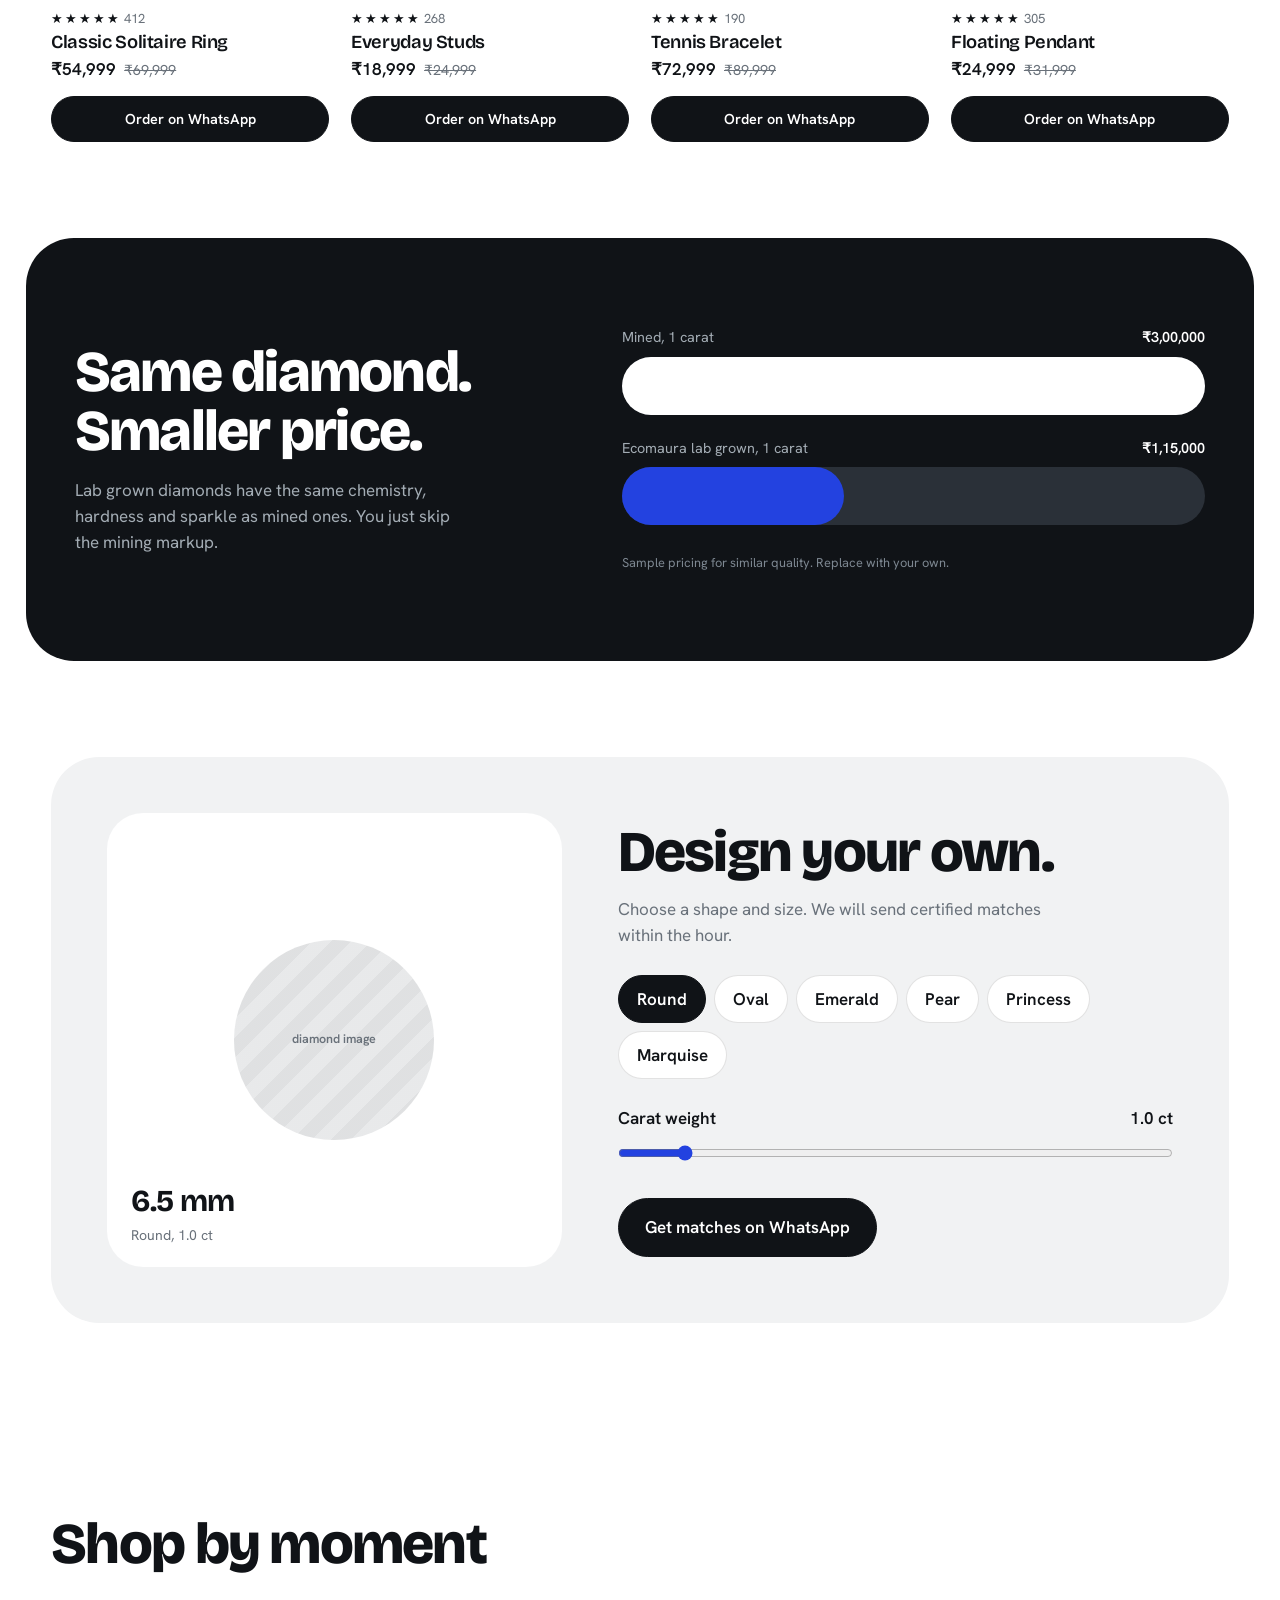
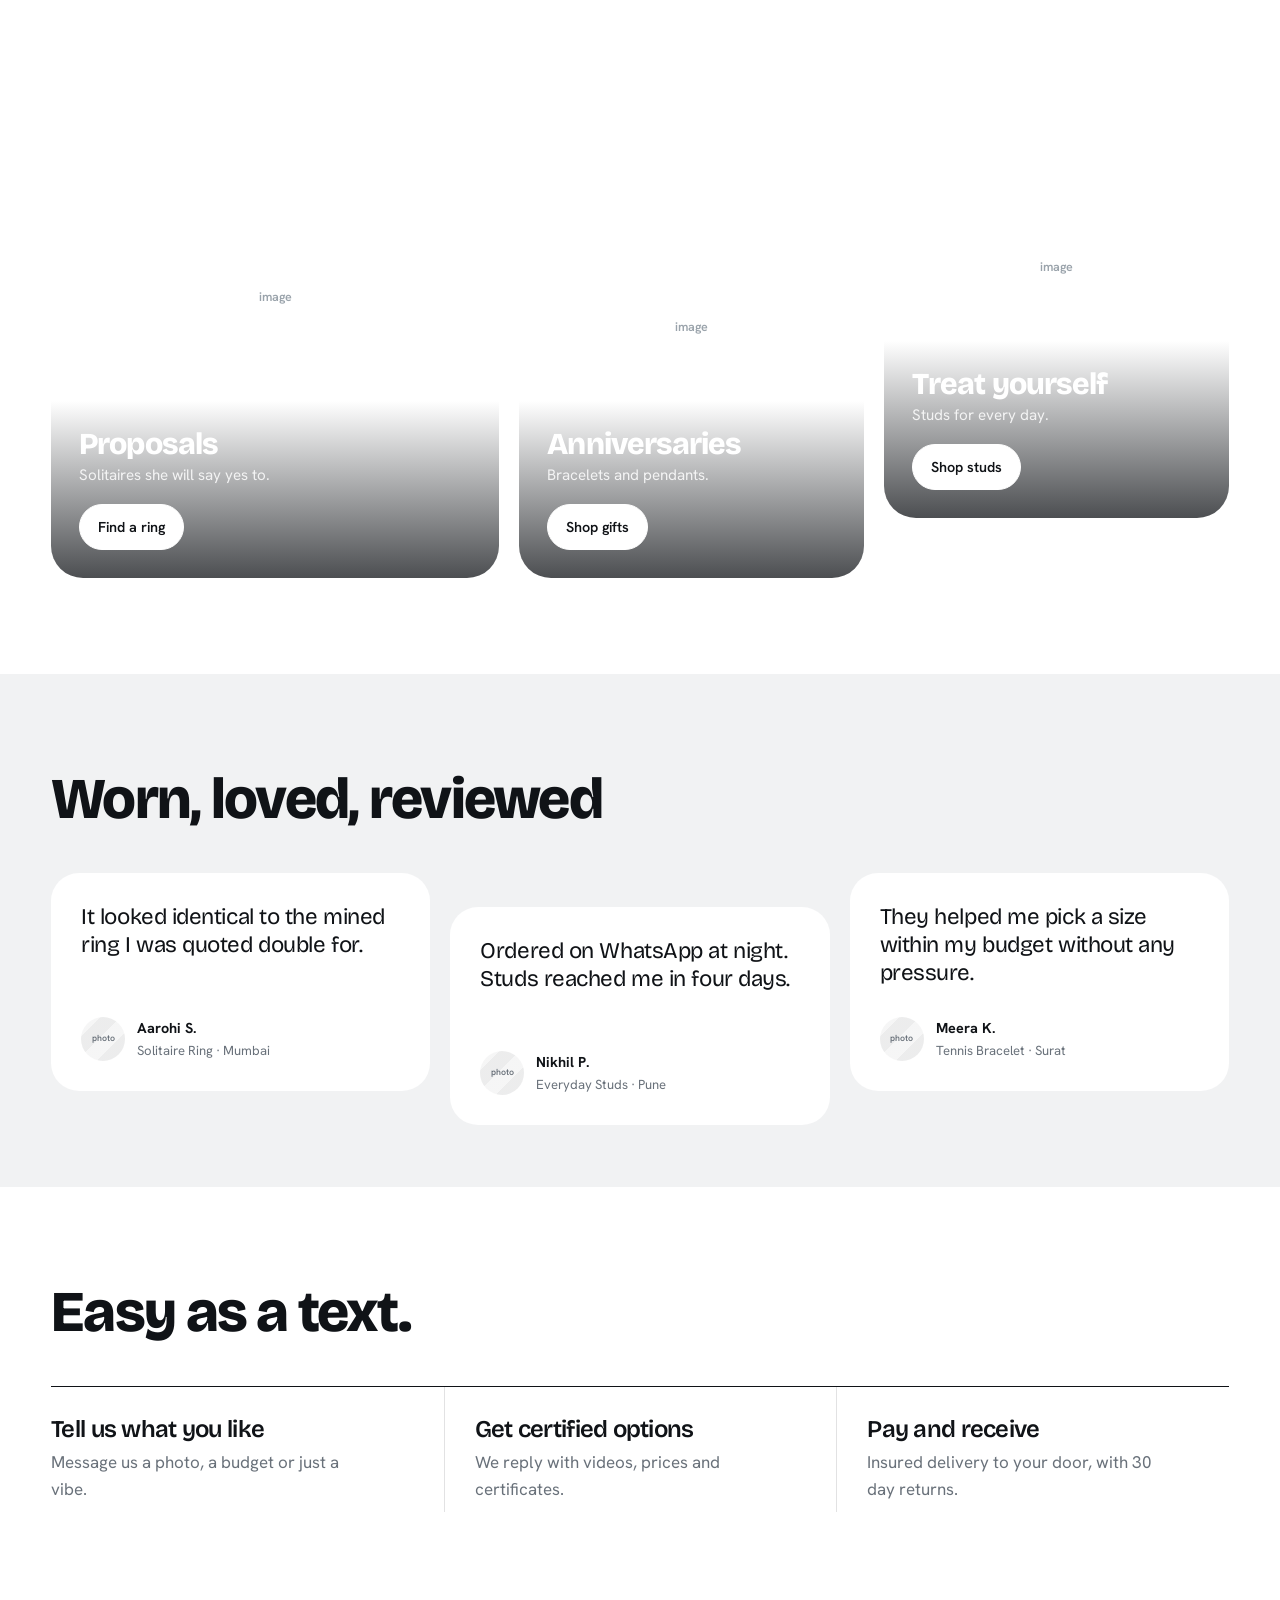
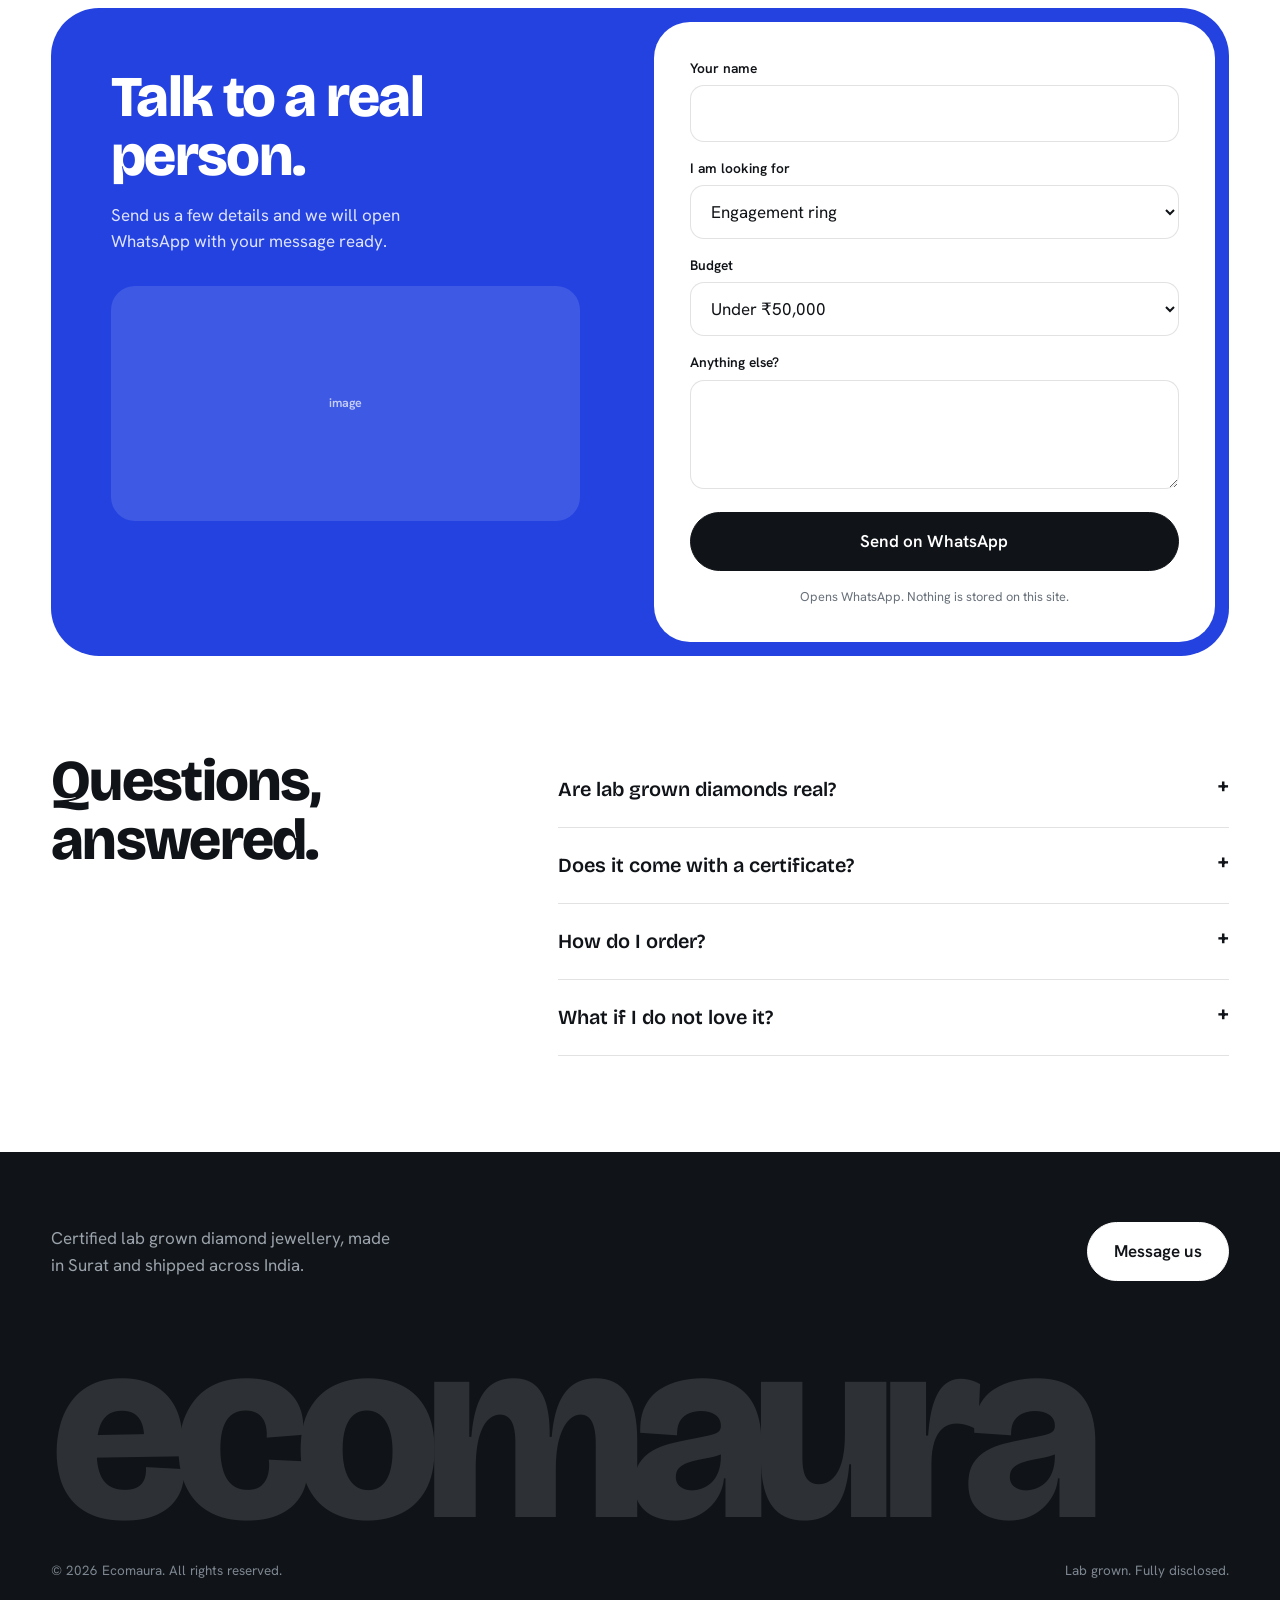
==== commit 98905edd: "Redesign: restrained palette, D2C storefront layout" ====
--- a/index.html
+++ b/index.html
@@ -3,279 +3,276 @@
 <head>
 <meta charset="utf-8">
 <meta name="viewport" content="width=device-width, initial-scale=1">
-<title>Ecomaura | Lab Grown Diamonds</title>
-<meta name="description" content="Certified lab grown diamonds and fine jewellery. Inquire directly on WhatsApp.">
+<title>Ecomaura | Lab Grown Diamond Jewellery</title>
+<meta name="description" content="Certified lab grown diamond jewellery, made for everyday and priced fairly. Order on WhatsApp.">
 <link rel="preconnect" href="https://fonts.googleapis.com">
 <link rel="preconnect" href="https://fonts.gstatic.com" crossorigin>
 <link href="https://fonts.googleapis.com/css2?family=Bricolage+Grotesque:opsz,wght@12..96,400;12..96,600;12..96,800&family=Hanken+Grotesk:wght@400;500;600&display=swap" rel="stylesheet">
 <style>
 :root{
-  --ice:#EAF0F3; --paper:#F7FAFB; --ink:#0D1B22; --carbon:#09141A; --mute:#5B6C75;
-  --mint:#6FE0D6; --lilac:#A99BFF; --blush:#FFD3C2; --line:rgba(13,27,34,.14);
-  --wa:#1FB655;
+  --bg:#fff; --soft:#F1F2F3; --ink:#101317; --mute:#69717A; --line:rgba(16,19,23,.12);
+  --blue:#2342E0;
   --display:"Bricolage Grotesque","Helvetica Neue",Arial,sans-serif;
   --body:"Hanken Grotesk","Helvetica Neue",Arial,sans-serif;
 }
 *{box-sizing:border-box;margin:0;padding:0}
 html{scroll-behavior:smooth}
-body{font-family:var(--body);background:var(--ice);color:var(--ink);line-height:1.6;font-size:17px;overflow-x:hidden}
+body{font-family:var(--body);background:var(--bg);color:var(--ink);line-height:1.55;font-size:17px;overflow-x:hidden}
 a{color:inherit;text-decoration:none}
 button,input,select,textarea{font:inherit;color:inherit}
-:focus-visible{outline:3px solid var(--lilac);outline-offset:3px}
+:focus-visible{outline:3px solid var(--blue);outline-offset:3px}
 h1,h2,h3{font-family:var(--display);line-height:1.02;letter-spacing:-.03em}
-.wrap{width:min(1200px,92%);margin:0 auto}
-section{padding:110px 0}
-h2{font-size:clamp(2.2rem,5vw,4rem);font-weight:800;max-width:15ch}
-.lede{color:var(--mute);max-width:46ch;margin-top:18px}
-
-/* placeholders */
-.ph{background:
-  repeating-linear-gradient(135deg,rgba(13,27,34,.05) 0 12px,rgba(13,27,34,.09) 12px 24px);
-  display:grid;place-items:center;color:var(--mute);font-size:.78rem;font-weight:600;letter-spacing:.04em;text-align:center}
-.ph.dark{background:repeating-linear-gradient(135deg,rgba(255,255,255,.04) 0 12px,rgba(255,255,255,.09) 12px 24px);color:#9db0b8}
-
-/* buttons */
-.btn{display:inline-flex;align-items:center;gap:10px;padding:16px 26px;border-radius:999px;font-weight:600;border:0;cursor:pointer;transition:transform .2s,box-shadow .2s}
+.wrap{width:min(1240px,92%);margin:0 auto}
+section{padding:96px 0}
+h2{font-size:clamp(2.1rem,4.6vw,3.6rem);font-weight:800}
+.lede{color:var(--mute);margin-top:14px;max-width:44ch}
+.head{display:flex;justify-content:space-between;align-items:end;gap:20px;flex-wrap:wrap;margin-bottom:44px}
+
+.ph{background:repeating-linear-gradient(135deg,rgba(16,19,23,.04) 0 14px,rgba(16,19,23,.08) 14px 28px);display:grid;place-items:center;color:var(--mute);font-size:.78rem;font-weight:600;text-align:center}
+.ph.dk{background:repeating-linear-gradient(135deg,rgba(255,255,255,.05) 0 14px,rgba(255,255,255,.1) 14px 28px);color:#9aa3ab}
+
+.btn{display:inline-flex;align-items:center;justify-content:center;gap:10px;padding:15px 26px;border-radius:999px;font-weight:600;border:1.5px solid var(--ink);background:var(--ink);color:#fff;cursor:pointer;transition:transform .2s,background .2s,color .2s}
+.btn:hover{background:var(--blue);border-color:var(--blue)}
 .btn:active{transform:scale(.97)}
-.btn-wa{background:var(--wa);color:#fff;box-shadow:0 10px 30px -10px rgba(31,182,85,.7)}
-.btn-wa:hover{box-shadow:0 14px 34px -8px rgba(31,182,85,.9)}
-.btn-ghost{background:transparent;border:1.5px solid var(--ink)}
-.btn-ghost:hover{background:var(--ink);color:#fff}
-.wa-ico{width:20px;height:20px;fill:currentColor}
-
-/* nav */
-nav{position:fixed;top:16px;left:50%;transform:translateX(-50%);z-index:50;width:min(920px,92%);
-  display:flex;align-items:center;justify-content:space-between;padding:10px 12px 10px 24px;border-radius:999px;
-  background:rgba(247,250,251,.78);backdrop-filter:blur(16px);border:1px solid var(--line)}
-.logo{font-family:var(--display);font-weight:800;font-size:1.25rem;letter-spacing:-.04em}
-.logo i{display:inline-block;width:12px;height:12px;background:linear-gradient(135deg,var(--mint),var(--lilac));transform:rotate(45deg);margin-right:8px;border-radius:2px}
-nav ul{display:flex;gap:28px;list-style:none;font-size:.95rem;font-weight:500}
-nav ul a:hover{color:var(--mute)}
-nav .btn{padding:11px 20px;font-size:.92rem}
-@media(max-width:760px){nav ul{display:none}}
+.btn.out{background:transparent;color:var(--ink)}
+.btn.out:hover{background:var(--ink);border-color:var(--ink);color:#fff}
+.btn.wh{background:#fff;color:var(--ink);border-color:#fff}
+.btn.wh:hover{background:var(--soft);border-color:var(--soft)}
+.btn.sm{padding:11px 18px;font-size:.9rem}
+.wa-ico{width:18px;height:18px;fill:currentColor;flex:none}
+
+/* announcement + nav */
+.ann{background:var(--ink);color:#fff;text-align:center;font-size:.85rem;padding:9px 12px;font-weight:500}
+nav{position:sticky;top:0;z-index:50;background:rgba(255,255,255,.9);backdrop-filter:blur(14px);border-bottom:1px solid var(--line)}
+nav .wrap{display:flex;align-items:center;justify-content:space-between;height:70px}
+.logo{font-family:var(--display);font-weight:800;font-size:1.5rem;letter-spacing:-.05em}
+nav ul{display:flex;gap:30px;list-style:none;font-weight:500;font-size:.95rem}
+nav ul a:hover{color:var(--blue)}
+@media(max-width:820px){nav ul{display:none}}
 
 /* hero */
-.hero{padding:150px 0 70px;position:relative}
-.hero .wrap{display:grid;grid-template-columns:1.15fr .85fr;gap:40px;align-items:center}
-.hero h1{font-size:clamp(3rem,8.4vw,7.2rem);font-weight:800}
-.hero h1 span{display:block;background:linear-gradient(100deg,#2bbdb1 10%,#7d6bff 70%);-webkit-background-clip:text;background-clip:text;color:transparent}
-.hero p{max-width:40ch;margin:26px 0 34px;color:var(--mute);font-size:1.12rem}
-.hero .cta{display:flex;gap:14px;flex-wrap:wrap}
-.gem{position:relative;aspect-ratio:1/1.05;filter:drop-shadow(0 40px 50px rgba(125,107,255,.35));animation:float 7s ease-in-out infinite}
-.gem .ph{position:absolute;inset:0;clip-path:polygon(24% 0,76% 0,100% 32%,50% 100%,0 32%);
-  background:conic-gradient(from 210deg at 50% 40%,#dff9f6,#cfc8ff,#fff,#bff3ee,#ffe6dc,#dff9f6);color:#4a5d66}
-.gem svg{position:absolute;inset:0;width:100%;height:100%}
-.chip-float{position:absolute;background:var(--paper);border:1px solid var(--line);padding:10px 16px;border-radius:14px;font-size:.82rem;font-weight:600;box-shadow:0 14px 30px -14px rgba(13,27,34,.3)}
-.chip-float b{display:block;font-family:var(--display);font-size:1.35rem;letter-spacing:-.03em}
-.c1{left:-4%;bottom:12%}.c2{right:-2%;top:16%}
-@keyframes float{50%{transform:translateY(-14px)}}
-@media(max-width:860px){.hero .wrap{grid-template-columns:1fr}.gem{max-width:380px;margin:20px auto 0}}
-
-/* marquee */
-.marquee{background:var(--ink);color:var(--paper);padding:20px 0;overflow:hidden;transform:rotate(-1.4deg);margin:30px -2% 0}
-.track{display:flex;gap:48px;white-space:nowrap;width:max-content;animation:slide 30s linear infinite;font-family:var(--display);font-weight:600;font-size:1.3rem}
-.track span::after{content:"\25C6";margin-left:48px;color:var(--mint);font-size:.8rem}
-@keyframes slide{to{transform:translateX(-50%)}}
-
-/* origin */
-.origin .split{display:grid;grid-template-columns:1fr 1fr;gap:0;margin-top:56px;border-radius:36px;overflow:hidden;box-shadow:0 40px 80px -40px rgba(13,27,34,.35)}
-.panel{padding:44px}
-.panel.mined{background:#D9DEE0}
-.panel.lab{background:linear-gradient(160deg,var(--carbon),#17313a);color:#fff}
-.panel h3{font-size:2rem;font-weight:800;margin-bottom:6px}
-.panel .tag{font-size:.85rem;opacity:.7;margin-bottom:26px}
-.panel li{list-style:none;padding:14px 0;border-top:1px solid currentColor;border-color:rgba(127,127,127,.3);display:flex;justify-content:space-between;gap:16px;font-size:.98rem}
-.panel li b{font-weight:600;text-align:right}
-.lab li b{color:var(--mint)}
-@media(max-width:760px){.origin .split{grid-template-columns:1fr}}
-
-/* shape studio */
-.studio{background:var(--paper);border-radius:60px 60px 0 0}
-.studio .grid{display:grid;grid-template-columns:.9fr 1.1fr;gap:56px;align-items:center;margin-top:50px}
-.stage{aspect-ratio:1;border-radius:44px;background:radial-gradient(circle at 30% 20%,#fff,var(--ice));border:1px solid var(--line);display:grid;place-items:center;position:relative}
-.stage .ph{width:62%;aspect-ratio:1;transition:clip-path .5s cubic-bezier(.7,0,.2,1),border-radius .5s,aspect-ratio .5s;
-  background:conic-gradient(from 90deg,#e5fbf8,#d6d0ff,#fff,#c7f5f0,#ffe9df,#e5fbf8);color:#4a5d66}
-.stage .readout{position:absolute;left:22px;bottom:20px;font-weight:600;font-size:.9rem}
-.stage .readout b{font-family:var(--display);font-size:1.8rem;letter-spacing:-.03em;display:block}
-.shapes{display:flex;flex-wrap:wrap;gap:10px;margin:28px 0}
-.shapes button{padding:11px 20px;border-radius:14px;border:1.5px solid var(--line);background:transparent;cursor:pointer;font-weight:600;transition:.2s}
-.shapes button[aria-pressed=true]{background:var(--ink);color:#fff;border-color:var(--ink);transform:translateY(-3px)}
+.hero{padding:44px 0 70px}
+.hero .wrap{display:grid;grid-template-columns:1.05fr .95fr;gap:50px;align-items:center}
+.hero h1{font-size:clamp(3rem,7.4vw,6.4rem);font-weight:800}
+.hero p{margin:22px 0 32px;color:var(--mute);font-size:1.15rem;max-width:36ch}
+.hero .cta{display:flex;gap:12px;flex-wrap:wrap}
+.proof{display:flex;gap:28px;margin-top:40px;flex-wrap:wrap;font-size:.9rem;color:var(--mute)}
+.proof b{display:block;color:var(--ink);font-size:1.05rem}
+.arch{position:relative}
+.arch .ph{aspect-ratio:4/5;border-radius:999px 999px 36px 36px;background-color:var(--soft)}
+.mini{position:absolute;left:-26px;bottom:34px;background:#fff;border-radius:22px;padding:12px 18px 12px 12px;display:flex;gap:14px;align-items:center;box-shadow:0 20px 50px -18px rgba(16,19,23,.35)}
+.mini .ph{width:62px;height:62px;border-radius:14px;aspect-ratio:auto;font-size:.65rem}
+.mini b{display:block;font-size:.95rem}
+.mini span{color:var(--mute);font-size:.85rem}
+@media(max-width:860px){.hero .wrap{grid-template-columns:1fr}.arch{max-width:420px;margin:0 auto}.mini{left:0}}
+
+/* categories */
+.cats{padding:30px 0 70px}
+.catrow{display:flex;gap:26px;overflow-x:auto;padding-bottom:10px;scrollbar-width:none}
+.catrow::-webkit-scrollbar{display:none}
+.cat{flex:none;width:150px;text-align:center;font-weight:600}
+.cat .ph{width:150px;height:150px;border-radius:50%;margin-bottom:12px;transition:transform .3s}
+.cat:hover .ph{transform:scale(1.06)}
+
+/* bestsellers */
+.grid4{display:grid;grid-template-columns:repeat(4,1fr);gap:22px}
+.prod .ph{aspect-ratio:1;border-radius:24px;position:relative;margin-bottom:16px}
+.badge{position:absolute;top:14px;left:14px;background:#fff;color:var(--ink);font-size:.75rem;font-weight:600;padding:5px 12px;border-radius:999px}
+.badge.b{background:var(--blue);color:#fff}
+.stars{font-size:.82rem;color:var(--mute);margin-bottom:4px}
+.stars i{font-style:normal;color:var(--ink);letter-spacing:2px}
+.prod h3{font-size:1.15rem;font-weight:600;letter-spacing:-.02em}
+.price{margin:4px 0 14px;font-weight:600}
+.price s{color:var(--mute);font-weight:400;margin-left:8px;font-size:.9rem}
+.prod .btn{width:100%}
+@media(max-width:980px){.grid4{grid-template-columns:1fr 1fr}}
+
+/* price compare (dark) */
+.compare{background:var(--ink);color:#fff;border-radius:48px;margin:0 2%;padding:88px 0}
+.compare .cols{display:grid;grid-template-columns:.9fr 1.1fr;gap:70px;align-items:center}
+.compare p{color:#a3acb4;margin-top:16px;max-width:40ch}
+.bars{display:grid;gap:22px}
+.bar small{display:flex;justify-content:space-between;font-size:.9rem;margin-bottom:8px;color:#a3acb4}
+.bar small b{color:#fff;font-weight:600}
+.bar div{height:58px;border-radius:999px;background:#2a3038}
+.bar div i{display:block;height:100%;border-radius:999px;background:#fff;width:100%}
+.bar.lab div i{width:38%;background:var(--blue)}
+.note{font-size:.8rem;color:#7d8791;margin-top:6px}
+@media(max-width:860px){.compare .cols{grid-template-columns:1fr;gap:40px}}
+
+/* studio */
+.studio .box{background:var(--soft);border-radius:48px;padding:56px;display:grid;grid-template-columns:.9fr 1.1fr;gap:56px;align-items:center}
+.stage{aspect-ratio:1;background:#fff;border-radius:36px;display:grid;place-items:center;position:relative}
+.stage .ph{width:56%;aspect-ratio:1;background-color:var(--soft);transition:all .5s cubic-bezier(.7,0,.2,1)}
+.readout{position:absolute;left:24px;bottom:20px;font-size:.88rem;color:var(--mute)}
+.readout b{display:block;font-family:var(--display);font-size:1.9rem;color:var(--ink);letter-spacing:-.03em}
+.shapes{display:flex;flex-wrap:wrap;gap:8px;margin:26px 0}
+.shapes button{padding:10px 18px;border-radius:999px;border:1.5px solid var(--line);background:#fff;cursor:pointer;font-weight:600;transition:.2s}
+.shapes button[aria-pressed=true]{background:var(--ink);color:#fff;border-color:var(--ink)}
 .range label{display:flex;justify-content:space-between;font-weight:600;margin-bottom:10px}
-input[type=range]{width:100%;accent-color:#7d6bff;height:6px}
-.range{margin-bottom:34px}
-@media(max-width:860px){.studio .grid{grid-template-columns:1fr}}
-
-/* 4Cs bento */
-.bento{display:grid;grid-template-columns:repeat(6,1fr);grid-auto-rows:minmax(210px,auto);gap:18px;margin-top:50px}
-.tile{border-radius:32px;padding:30px;position:relative;overflow:hidden}
-.tile h3{font-size:1.9rem;font-weight:800;margin-bottom:8px}
-.tile p{max-width:30ch;font-size:.97rem}
-.t-cut{grid-column:span 3;grid-row:span 2;background:var(--carbon);color:#fff}
-.t-cut p{color:#a9bcc4}
-.t-cut .ph{position:absolute;right:-40px;bottom:-40px;width:60%;aspect-ratio:1;border-radius:50%}
-.t-color{grid-column:span 3;background:linear-gradient(90deg,#fff,#e8fbf9 40%,#fff1ea);border:1px solid var(--line)}
-.scale{display:flex;margin-top:22px;border-radius:12px;overflow:hidden;font-size:.75rem;font-weight:600}
-.scale span{flex:1;padding:12px 0;text-align:center}
-.scale span:nth-child(1){background:#fff}.scale span:nth-child(2){background:#fbfaf3}.scale span:nth-child(3){background:#f8f4e6}.scale span:nth-child(4){background:#f4eed8}.scale span:nth-child(5){background:#efe6c8}
-.t-clarity{grid-column:span 2;background:var(--mint)}
-.dots{display:grid;grid-template-columns:repeat(8,1fr);gap:7px;margin-top:20px}
-.dots i{aspect-ratio:1;border-radius:50%;background:var(--ink);opacity:.15}
-.dots i.k{opacity:1;background:#fff}
-.t-carat{grid-column:span 1;background:var(--lilac);display:flex;flex-direction:column;justify-content:space-between}
-.t-carat h3{font-size:1.5rem}
-.t-carat strong{font-family:var(--display);font-size:4rem;line-height:.9;letter-spacing:-.05em}
-@media(max-width:860px){.bento{grid-template-columns:1fr 1fr}.t-cut,.t-color{grid-column:span 2}.t-clarity{grid-column:span 2}.t-carat{grid-column:span 2}}
-
-/* collections */
-.collections{background:var(--carbon);color:#fff;border-radius:60px}
-.collections .lede{color:#9db0b8}
-.cards{display:grid;grid-template-columns:repeat(4,1fr);gap:20px;margin-top:56px;align-items:start}
-.card{background:#122630;border-radius:28px;padding:14px 14px 22px;transition:transform .3s}
-.card:nth-child(even){margin-top:46px}
-.card:hover{transform:translateY(-8px) rotate(-.8deg)}
-.card .ph{aspect-ratio:3/4;border-radius:20px}
-.card:nth-child(1) .ph{border-radius:200px 200px 20px 20px}
-.card:nth-child(2) .ph{border-radius:20px 80px 20px 80px}
-.card:nth-child(3) .ph{aspect-ratio:1;border-radius:50%}
-.card:nth-child(4) .ph{clip-path:polygon(0 0,100% 0,100% 85%,50% 100%,0 85%);border-radius:0}
-.card h3{font-size:1.35rem;font-weight:600;margin:18px 8px 2px}
-.card p{color:#9db0b8;font-size:.9rem;margin:0 8px 16px}
-.card a{margin:0 8px;display:inline-flex;gap:8px;align-items:center;font-weight:600;font-size:.9rem;color:var(--mint);border-bottom:1.5px solid var(--mint)}
-@media(max-width:960px){.cards{grid-template-columns:1fr 1fr}.card:nth-child(even){margin-top:0}}
-@media(max-width:520px){.cards{grid-template-columns:1fr}}
-
-/* process */
-.steps{display:grid;grid-template-columns:repeat(4,1fr);gap:0;margin-top:60px;position:relative}
-.steps::before{content:"";position:absolute;left:0;right:0;top:34px;height:2px;background:repeating-linear-gradient(90deg,var(--ink) 0 8px,transparent 8px 16px);opacity:.3}
-.step{padding-right:26px;position:relative}
-.step .n{width:68px;height:68px;border-radius:22px;display:grid;place-items:center;font-family:var(--display);font-weight:800;font-size:1.5rem;background:var(--paper);border:1.5px solid var(--ink);position:relative;margin-bottom:22px}
-.step:nth-child(1) .n{background:var(--mint)}.step:nth-child(2) .n{background:var(--lilac)}.step:nth-child(3) .n{background:var(--blush)}.step:nth-child(4) .n{background:var(--ink);color:#fff}
-.step h3{font-size:1.35rem;font-weight:600;margin-bottom:6px}
-.step p{color:var(--mute);font-size:.95rem}
-@media(max-width:860px){.steps{grid-template-columns:1fr 1fr;row-gap:44px}.steps::before{display:none}}
-
-/* inquiry */
-.inquiry .box{display:grid;grid-template-columns:1fr 1fr;border-radius:44px;overflow:hidden;background:linear-gradient(135deg,var(--mint),var(--lilac) 70%,var(--blush))}
-.inquiry .left{padding:56px}
-.inquiry .left h2{max-width:11ch}
-.inquiry .left p{margin-top:18px;max-width:34ch}
-.inquiry .left .ph{margin-top:34px;aspect-ratio:16/9;border-radius:22px;background:rgba(255,255,255,.35)}
-form{background:var(--paper);margin:14px;border-radius:32px;padding:38px;display:grid;gap:18px;align-content:center}
-.f label{font-weight:600;font-size:.88rem;display:block;margin-bottom:6px}
+input[type=range]{width:100%;accent-color:var(--blue)}
+.range{margin-bottom:30px}
+@media(max-width:900px){.studio .box{grid-template-columns:1fr;padding:30px 22px}}
+
+/* occasions */
+.occ{display:grid;grid-template-columns:1.3fr 1fr 1fr;gap:20px;height:560px}
+.tile{position:relative;border-radius:32px;overflow:hidden;color:#fff;display:flex;align-items:flex-end}
+.tile .ph{position:absolute;inset:0;border-radius:0}
+.tile div.t{position:relative;padding:28px;width:100%;background:linear-gradient(transparent,rgba(16,19,23,.75))}
+.tile h3{font-size:1.9rem;font-weight:800}
+.tile p{font-size:.95rem;opacity:.85;margin:4px 0 16px}
+.occ .tile:nth-child(2){margin-top:60px}
+.occ .tile:nth-child(3){margin-bottom:60px}
+@media(max-width:860px){.occ{grid-template-columns:1fr;height:auto}.tile{height:340px}.occ .tile:nth-child(n){margin:0}}
+
+/* reviews */
+.reviews{background:var(--soft)}
+.rev{display:grid;grid-template-columns:repeat(3,1fr);gap:20px}
+.r{background:#fff;border-radius:28px;padding:30px;display:flex;flex-direction:column;justify-content:space-between;gap:30px}
+.r:nth-child(2){transform:translateY(34px)}
+.r q{font-family:var(--display);font-size:1.4rem;letter-spacing:-.02em;line-height:1.25;quotes:none}
+.who{display:flex;gap:12px;align-items:center;font-size:.9rem}
+.who .ph{width:44px;height:44px;border-radius:50%;flex:none;font-size:.55rem}
+.who b{display:block}
+.who span{color:var(--mute);font-size:.82rem}
+@media(max-width:900px){.rev{grid-template-columns:1fr}.r:nth-child(2){transform:none}}
+
+/* how */
+.how{display:grid;grid-template-columns:repeat(3,1fr);gap:0;border-top:1.5px solid var(--ink)}
+.how div{padding:30px 30px 10px 0}
+.how div+div{padding-left:30px;border-left:1px solid var(--line)}
+.how h3{font-size:1.5rem;font-weight:600;margin-bottom:8px}
+.how p{color:var(--mute);max-width:30ch}
+@media(max-width:800px){.how{grid-template-columns:1fr}.how div+div{border-left:0;border-top:1px solid var(--line);padding-left:0}}
+
+/* concierge */
+.con{padding:0 0 96px}
+.con .box{background:var(--blue);color:#fff;border-radius:48px;display:grid;grid-template-columns:1fr 1fr;overflow:hidden}
+.con .l{padding:60px}
+.con .l p{margin-top:16px;opacity:.85;max-width:34ch}
+.con .l .ph{margin-top:32px;aspect-ratio:16/8;border-radius:24px;background:rgba(255,255,255,.12);color:rgba(255,255,255,.7)}
+form{background:#fff;color:var(--ink);margin:14px;border-radius:36px;padding:36px;display:grid;gap:16px;align-content:center}
+.f label{font-weight:600;font-size:.86rem;display:block;margin-bottom:6px}
 .f input,.f select,.f textarea{width:100%;padding:14px 16px;border-radius:14px;border:1.5px solid var(--line);background:#fff}
-.f input:focus,.f select:focus,.f textarea:focus{border-color:#7d6bff;outline:none;box-shadow:0 0 0 4px rgba(169,155,255,.3)}
-form .btn{justify-content:center;width:100%}
-.hint{font-size:.82rem;color:var(--mute);text-align:center}
-@media(max-width:860px){.inquiry .box{grid-template-columns:1fr}.inquiry .left{padding:40px 28px 10px}}
+.f input:focus,.f select:focus,.f textarea:focus{border-color:var(--blue);outline:none}
+.hint{font-size:.8rem;color:var(--mute);text-align:center}
+@media(max-width:860px){.con .box{grid-template-columns:1fr}.con .l{padding:40px 26px 10px}}
 
 /* faq */
-.faq .list{margin-top:44px;max-width:820px}
-details{border-radius:22px;background:var(--paper);padding:22px 28px;margin-bottom:12px;border:1px solid var(--line);transition:background .3s}
-details[open]{background:var(--ink);color:#fff}
-details[open] p{color:#b6c6cd}
+.faq .cols{display:grid;grid-template-columns:.8fr 1.2fr;gap:60px}
+details{border-bottom:1px solid var(--line);padding:22px 0}
 summary{cursor:pointer;font-family:var(--display);font-size:1.25rem;font-weight:600;list-style:none;display:flex;justify-content:space-between;gap:20px}
 summary::-webkit-details-marker{display:none}
-summary::after{content:"+";font-size:1.6rem;line-height:1;transition:transform .3s}
+summary::after{content:"+";font-size:1.5rem;line-height:1;transition:transform .3s}
 details[open] summary::after{transform:rotate(45deg)}
-details p{margin-top:12px;color:var(--mute);max-width:60ch}
+details p{margin-top:10px;color:var(--mute);max-width:56ch}
+@media(max-width:860px){.faq .cols{grid-template-columns:1fr;gap:30px}}
 
 /* footer */
-footer{background:var(--ink);color:#fff;padding:80px 0 30px;border-radius:60px 60px 0 0;overflow:hidden}
+footer{background:var(--ink);color:#fff;padding:70px 0 26px;overflow:hidden}
 footer .top{display:flex;justify-content:space-between;gap:30px;flex-wrap:wrap;align-items:center}
-footer .top p{max-width:34ch;color:#9db0b8}
-.big{font-family:var(--display);font-weight:800;font-size:clamp(4rem,19vw,17rem);letter-spacing:-.06em;line-height:.8;margin-top:56px;
-  background:linear-gradient(90deg,var(--mint),var(--lilac),var(--blush));-webkit-background-clip:text;background-clip:text;color:transparent;white-space:nowrap}
-.legal{display:flex;justify-content:space-between;margin-top:30px;font-size:.85rem;color:#7b8f98;flex-wrap:wrap;gap:10px}
-
-/* floating wa */
-.fab{position:fixed;right:20px;bottom:20px;z-index:60;width:62px;height:62px;border-radius:50%;background:var(--wa);color:#fff;display:grid;place-items:center;box-shadow:0 14px 34px -8px rgba(31,182,85,.8);transition:transform .2s}
-.fab:hover{transform:scale(1.08) rotate(-6deg)}
+footer .top p{color:#9aa3ab;max-width:34ch}
+.big{font-family:var(--display);font-weight:800;font-size:clamp(4rem,20vw,18rem);letter-spacing:-.06em;line-height:.8;margin-top:50px;color:#fff;opacity:.12;white-space:nowrap}
+.legal{display:flex;justify-content:space-between;margin-top:26px;font-size:.84rem;color:#7d8791;flex-wrap:wrap;gap:10px}
+
+.fab{position:fixed;right:20px;bottom:20px;z-index:60;width:60px;height:60px;border-radius:50%;background:#25D366;display:grid;place-items:center;box-shadow:0 14px 30px -8px rgba(0,0,0,.4);transition:transform .2s}
+.fab:hover{transform:scale(1.08)}
 .fab svg{width:30px;height:30px;fill:#fff}
-
-@media(prefers-reduced-motion:reduce){*{animation:none!important;transition:none!important}html{scroll-behavior:auto}}
+@media(prefers-reduced-motion:reduce){*{transition:none!important}html{scroll-behavior:auto}}
 </style>
 </head>
 <body>
 
+<div class="ann">Free insured shipping across India · 30 day returns · Lifetime upgrade</div>
+
 <nav aria-label="Main">
-  <a class="logo" href="#top"><i></i>Ecomaura</a>
-  <ul>
-    <li><a href="#origin">Why lab grown</a></li>
-    <li><a href="#studio">Shape studio</a></li>
-    <li><a href="#collections">Jewellery</a></li>
-    <li><a href="#faq">FAQ</a></li>
-  </ul>
-  <a class="btn btn-wa wa-link" href="#inquiry" data-msg="Hi Ecomaura, I'd like to know more about your lab grown diamonds.">
-    <svg class="wa-ico" viewBox="0 0 32 32"><path d="M16 3a13 13 0 0 0-11 19.8L3 29l6.4-1.7A13 13 0 1 0 16 3zm0 2.4a10.6 10.6 0 1 1-5.4 19.7l-.4-.2-3.800 1 1-3.700-.3-.4A10.600 10.600 0 0 1 16 5.400zm-4 5.300c-.3 0-.7.100-1 .5-.4.400-1.300 1.300-1.300 3s1.400 3.500 1.600 3.700c.2.300 2.600 4.200 6.500 5.700 3.200 1.200 3.900 1 4.600.9.700-.1 2.300-.9 2.600-1.800.3-.9.300-1.600.2-1.800l-.7-.4-2.400-1.200c-.3-.1-.6-.2-.8.200l-1.100 1.400c-.2.200-.4.300-.7.100-.4-.2-1.500-.5-2.900-1.800-1.100-1-1.800-2.200-2-2.500-.2-.4 0-.6.200-.8l.6-.7c.2-.2.200-.4.400-.6.100-.3.100-.5 0-.7l-1.100-2.700c-.3-.7-.6-.600-.8-.600z"/></svg>
-    Inquire
-  </a>
+  <div class="wrap">
+    <a class="logo" href="#top">ecomaura</a>
+    <ul>
+      <li><a href="#shop">Shop</a></li>
+      <li><a href="#why">Why lab grown</a></li>
+      <li><a href="#studio">Design yours</a></li>
+      <li><a href="#gifts">Gifts</a></li>
+      <li><a href="#faq">Help</a></li>
+    </ul>
+    <a class="btn sm wa-link" href="#concierge" data-msg="Hi Ecomaura, I'd like some help choosing jewellery.">
+      <svg class="wa-ico" viewBox="0 0 32 32"><path d="M16 3a13 13 0 0 0-11 19.8L3 29l6.4-1.7A13 13 0 1 0 16 3zm0 2.4a10.6 10.6 0 1 1-5.4 19.7l-.4-.2-3.800 1 1-3.700-.3-.4A10.600 10.600 0 0 1 16 5.400zm-4 5.300c-.3 0-.7.100-1 .5-.4.400-1.300 1.300-1.300 3s1.400 3.500 1.600 3.700c.2.300 2.600 4.200 6.500 5.700 3.200 1.200 3.900 1 4.600.9.700-.1 2.300-.9 2.600-1.800.3-.9.300-1.600.2-1.800l-.7-.4-2.400-1.200c-.3-.1-.6-.2-.8.200l-1.100 1.400c-.2.200-.4.300-.7.100-.4-.2-1.500-.5-2.900-1.800-1.100-1-1.800-2.200-2-2.500-.2-.4 0-.6.200-.8l.6-.7c.2-.2.200-.4.400-.6.100-.3.100-.5 0-.7l-1.100-2.700c-.3-.7-.6-.6-.8-.6z"/></svg>
+      Chat with us
+    </a>
+  </div>
 </nav>
 
 <header class="hero" id="top">
   <div class="wrap">
     <div>
-      <h1>Grown in light. <span>Cut to outshine.</span></h1>
-      <p>Certified lab grown diamonds, chemically identical to mined stones, set in jewellery made to be worn every day.</p>
+      <h1>Real diamonds. Fair prices.</h1>
+      <p>Certified lab grown jewellery you will actually wear every day, delivered to your door.</p>
       <div class="cta">
-        <a class="btn btn-wa wa-link" href="#inquiry" data-msg="Hi Ecomaura, I'd like to see your diamond collection.">Chat on WhatsApp</a>
-        <a class="btn btn-ghost" href="#studio">Build your stone</a>
+        <a class="btn" href="#shop">Shop bestsellers</a>
+        <a class="btn out" href="#studio">Design your own</a>
       </div>
-    </div>
-    <div class="gem" aria-hidden="true">
+      <div class="proof">
+        <div><b>4.9 out of 5</b>from 2,000+ reviews</div>
+        <div><b>IGI certified</b>every stone</div>
+        <div><b>30 days</b>easy returns</div>
+      </div>
+    </div>
+    <div class="arch">
       <div class="ph">hero image</div>
-      <svg viewBox="0 0 100 105" fill="none" stroke="rgba(13,27,34,.22)" stroke-width=".4">
-        <path d="M24 0 L76 0 L100 33.600 L50 105 L0 33.600 Z"/><path d="M0 33.600 H100 M24 0 L36 33.600 L50 105 L64 33.600 L76 0 M36 33.600 L50 0 L64 33.600"/>
-      </svg>
-      <div class="chip-float c1"><b>D–F</b>colour grade</div>
-      <div class="chip-float c2"><b>IGI</b>certified</div>
+      <div class="mini"><div class="ph">img</div><div><b>Solitaire Ring</b><span>from ₹54,999</span></div></div>
     </div>
   </div>
 </header>
 
-<div class="marquee" aria-hidden="true">
-  <div class="track">
-    <span>IGI &amp; SGL certified</span><span>Type IIa CVD</span><span>Conflict free</span><span>Recycled gold</span><span>Lifetime upgrade</span><span>Free resizing</span>
-    <span>IGI &amp; SGL certified</span><span>Type IIa CVD</span><span>Conflict free</span><span>Recycled gold</span><span>Lifetime upgrade</span><span>Free resizing</span>
-  </div>
-</div>
-
-<section class="origin" id="origin">
-  <div class="wrap">
-    <h2>Same carbon. Same fire.</h2>
-    <p class="lede">A lab grown diamond is a real diamond. The difference is where it began and what it costs you.</p>
-    <div class="split">
-      <div class="panel mined">
-        <h3>Mined</h3><div class="tag">Formed over billions of years</div>
-        <ul>
-          <li>Origin <b>Deep earth</b></li>
-          <li>Price per carat <b>Premium</b></li>
-          <li>Traceability <b>Often unclear</b></li>
-          <li>Land impact <b>High</b></li>
-        </ul>
-      </div>
-      <div class="panel lab">
-        <h3>Ecomaura lab grown</h3><div class="tag">Grown in weeks, certified for life</div>
-        <ul>
-          <li>Origin <b>Controlled reactor</b></li>
-          <li>Price per carat <b>Up to 60% less</b></li>
-          <li>Traceability <b>Fully documented</b></li>
-          <li>Land impact <b>Minimal</b></li>
-        </ul>
-      </div>
+<section class="cats" id="shop">
+  <div class="wrap">
+    <div class="catrow">
+      <a class="cat" href="#bestsellers"><div class="ph">image</div>Rings</a>
+      <a class="cat" href="#bestsellers"><div class="ph">image</div>Earrings</a>
+      <a class="cat" href="#bestsellers"><div class="ph">image</div>Pendants</a>
+      <a class="cat" href="#bestsellers"><div class="ph">image</div>Bracelets</a>
+      <a class="cat" href="#studio"><div class="ph">image</div>Loose stones</a>
+      <a class="cat" href="#gifts"><div class="ph">image</div>Gifts</a>
+    </div>
+  </div>
+</section>
+
+<section style="padding-top:20px" id="bestsellers">
+  <div class="wrap">
+    <div class="head"><h2>Most loved</h2><a class="btn out sm wa-link" href="#concierge" data-msg="Hi Ecomaura, please share your full catalogue.">See full catalogue</a></div>
+    <div class="grid4">
+      <article class="prod"><div class="ph">product image<span class="badge b">Bestseller</span></div><div class="stars"><i>★★★★★</i> 412</div><h3>Classic Solitaire Ring</h3><div class="price">₹54,999<s>₹69,999</s></div><a class="btn sm wa-link" href="#concierge" data-msg="Hi Ecomaura, I want to order the Classic Solitaire Ring (₹54,999).">Order on WhatsApp</a></article>
+      <article class="prod"><div class="ph">product image<span class="badge">New</span></div><div class="stars"><i>★★★★★</i> 268</div><h3>Everyday Studs</h3><div class="price">₹18,999<s>₹24,999</s></div><a class="btn sm wa-link" href="#concierge" data-msg="Hi Ecomaura, I want to order the Everyday Studs (₹18,999).">Order on WhatsApp</a></article>
+      <article class="prod"><div class="ph">product image</div><div class="stars"><i>★★★★★</i> 190</div><h3>Tennis Bracelet</h3><div class="price">₹72,999<s>₹89,999</s></div><a class="btn sm wa-link" href="#concierge" data-msg="Hi Ecomaura, I want to order the Tennis Bracelet (₹72,999).">Order on WhatsApp</a></article>
+      <article class="prod"><div class="ph">product image<span class="badge">Gift pick</span></div><div class="stars"><i>★★★★★</i> 305</div><h3>Floating Pendant</h3><div class="price">₹24,999<s>₹31,999</s></div><a class="btn sm wa-link" href="#concierge" data-msg="Hi Ecomaura, I want to order the Floating Pendant (₹24,999).">Order on WhatsApp</a></article>
+    </div>
+  </div>
+</section>
+
+<section class="compare" id="why">
+  <div class="wrap cols">
+    <div>
+      <h2>Same diamond. Smaller price.</h2>
+      <p>Lab grown diamonds have the same chemistry, hardness and sparkle as mined ones. You just skip the mining markup.</p>
+    </div>
+    <div class="bars">
+      <div class="bar"><small><span>Mined, 1 carat</span><b>₹3,00,000</b></small><div><i></i></div></div>
+      <div class="bar lab"><small><span>Ecomaura lab grown, 1 carat</span><b>₹1,15,000</b></small><div><i></i></div></div>
+      <div class="note">Sample pricing for similar quality. Replace with your own.</div>
     </div>
   </div>
 </section>
 
 <section class="studio" id="studio">
   <div class="wrap">
-    <h2>Shape the stone you want.</h2>
-    <p class="lede">Pick a cut and a size. We will send matching stones with certificates on WhatsApp.</p>
-    <div class="grid">
+    <div class="box">
       <div class="stage">
         <div class="ph" id="gemPh">diamond image</div>
         <div class="readout"><b id="mm">6.5 mm</b><span id="shapeName">Round, 1.0 ct</span></div>
       </div>
       <div>
+        <h2>Design your own.</h2>
+        <p class="lede">Choose a shape and size. We will send certified matches within the hour.</p>
         <div class="shapes" id="shapes" role="group" aria-label="Diamond shape">
           <button aria-pressed="true" data-s="round">Round</button>
           <button aria-pressed="false" data-s="oval">Oval</button>
@@ -288,81 +285,75 @@
           <label for="ct"><span>Carat weight</span><span id="ctOut">1.0 ct</span></label>
           <input type="range" id="ct" min="0.5" max="5" step="0.1" value="1">
         </div>
-        <a class="btn btn-wa" id="studioWa" href="#" target="_blank" rel="noopener">Request this stone on WhatsApp</a>
+        <a class="btn" id="studioWa" href="#" target="_blank" rel="noopener">Get matches on WhatsApp</a>
       </div>
     </div>
   </div>
 </section>
 
+<section id="gifts">
+  <div class="wrap">
+    <div class="head"><h2>Shop by moment</h2></div>
+    <div class="occ">
+      <div class="tile"><div class="ph dk">image</div><div class="t"><h3>Proposals</h3><p>Solitaires she will say yes to.</p><a class="btn wh sm wa-link" href="#concierge" data-msg="Hi Ecomaura, I'm planning a proposal and need engagement ring options.">Find a ring</a></div></div>
+      <div class="tile"><div class="ph dk">image</div><div class="t"><h3>Anniversaries</h3><p>Bracelets and pendants.</p><a class="btn wh sm wa-link" href="#concierge" data-msg="Hi Ecomaura, I'm looking for an anniversary gift.">Shop gifts</a></div></div>
+      <div class="tile"><div class="ph dk">image</div><div class="t"><h3>Treat yourself</h3><p>Studs for every day.</p><a class="btn wh sm wa-link" href="#concierge" data-msg="Hi Ecomaura, I'm looking for everyday diamond jewellery for myself.">Shop studs</a></div></div>
+    </div>
+  </div>
+</section>
+
+<section class="reviews">
+  <div class="wrap">
+    <div class="head"><h2>Worn, loved, reviewed</h2></div>
+    <div class="rev">
+      <div class="r"><q>It looked identical to the mined ring I was quoted double for.</q><div class="who"><div class="ph">photo</div><div><b>Aarohi S.</b><span>Solitaire Ring · Mumbai</span></div></div></div>
+      <div class="r"><q>Ordered on WhatsApp at night. Studs reached me in four days.</q><div class="who"><div class="ph">photo</div><div><b>Nikhil P.</b><span>Everyday Studs · Pune</span></div></div></div>
+      <div class="r"><q>They helped me pick a size within my budget without any pressure.</q><div class="who"><div class="ph">photo</div><div><b>Meera K.</b><span>Tennis Bracelet · Surat</span></div></div></div>
+    </div>
+  </div>
+</section>
+
 <section>
   <div class="wrap">
-    <h2>Four things that decide sparkle.</h2>
-    <div class="bento">
-      <div class="tile t-cut"><h3>Cut</h3><p>Controls how light returns to the eye. We only stock Excellent and Ideal cuts.</p><div class="ph dark">image</div></div>
-      <div class="tile t-color"><h3>Colour</h3><p>Our stones sit in the colourless range.</p>
-        <div class="scale"><span>D</span><span>E</span><span>F</span><span>G</span><span>H</span></div></div>
-      <div class="tile t-clarity"><h3>Clarity</h3><p>VVS to VS, clean to the eye.</p>
-        <div class="dots"><i class="k"></i><i></i><i></i><i class="k"></i><i></i><i></i><i></i><i class="k"></i><i></i><i class="k"></i><i></i><i></i><i></i><i class="k"></i><i></i><i></i></div></div>
-      <div class="tile t-carat"><h3>Carat</h3><strong>0.5<br>–5+</strong></div>
-    </div>
-  </div>
-</section>
-
-<section class="collections" id="collections">
-  <div class="wrap">
-    <h2>Made to be worn daily.</h2>
-    <p class="lede">Every piece is set in recycled 18k gold or platinum.</p>
-    <div class="cards">
-      <article class="card"><div class="ph dark">image</div><h3>Solitaire rings</h3><p>Four and six prong settings</p><a class="wa-link" href="#inquiry" data-msg="Hi Ecomaura, I'm interested in Solitaire rings.">Ask for price</a></article>
-      <article class="card"><div class="ph dark">image</div><h3>Everyday studs</h3><p>Light, secure, brilliant</p><a class="wa-link" href="#inquiry" data-msg="Hi Ecomaura, I'm interested in diamond studs.">Ask for price</a></article>
-      <article class="card"><div class="ph dark">image</div><h3>Tennis bracelets</h3><p>Hand set, flexible links</p><a class="wa-link" href="#inquiry" data-msg="Hi Ecomaura, I'm interested in tennis bracelets.">Ask for price</a></article>
-      <article class="card"><div class="ph dark">image</div><h3>Pendants</h3><p>Bezel and basket styles</p><a class="wa-link" href="#inquiry" data-msg="Hi Ecomaura, I'm interested in diamond pendants.">Ask for price</a></article>
-    </div>
-  </div>
-</section>
-
-<section>
-  <div class="wrap">
-    <h2>From message to doorstep.</h2>
-    <div class="steps">
-      <div class="step"><div class="n">1</div><h3>Message us</h3><p>Share shape, size and budget on WhatsApp.</p></div>
-      <div class="step"><div class="n">2</div><h3>Pick stones</h3><p>We send videos and certificates of matching diamonds.</p></div>
-      <div class="step"><div class="n">3</div><h3>Set and certify</h3><p>Your design is crafted and quality checked.</p></div>
-      <div class="step"><div class="n">4</div><h3>Delivered</h3><p>Insured shipping with a lifetime upgrade promise.</p></div>
-    </div>
-  </div>
-</section>
-
-<section class="inquiry" id="inquiry">
+    <div class="head"><h2>Easy as a text.</h2></div>
+    <div class="how">
+      <div><h3>Tell us what you like</h3><p>Message us a photo, a budget or just a vibe.</p></div>
+      <div><h3>Get certified options</h3><p>We reply with videos, prices and certificates.</p></div>
+      <div><h3>Pay and receive</h3><p>Insured delivery to your door, with 30 day returns.</p></div>
+    </div>
+  </div>
+</section>
+
+<section class="con" id="concierge">
   <div class="wrap">
     <div class="box">
-      <div class="left">
-        <h2>Tell us what you love.</h2>
-        <p>Fill this in and we will open WhatsApp with your message ready to send.</p>
+      <div class="l">
+        <h2>Talk to a real person.</h2>
+        <p>Send us a few details and we will open WhatsApp with your message ready.</p>
         <div class="ph">image</div>
       </div>
       <form id="form">
         <div class="f"><label for="name">Your name</label><input id="name" required autocomplete="name"></div>
         <div class="f"><label for="type">I am looking for</label>
-          <select id="type"><option>Loose diamond</option><option>Engagement ring</option><option>Earrings</option><option>Bracelet</option><option>Pendant</option><option>Custom design</option></select></div>
+          <select id="type"><option>Engagement ring</option><option>Earrings</option><option>Pendant</option><option>Bracelet</option><option>Loose diamond</option><option>Custom design</option></select></div>
         <div class="f"><label for="budget">Budget</label>
-          <select id="budget"><option>Under $1,000</option><option>$1,000 to $3,000</option><option>$3,000 to $7,000</option><option>$7,000+</option></select></div>
+          <select id="budget"><option>Under ₹50,000</option><option>₹50,000 to ₹1,50,000</option><option>₹1,50,000 to ₹3,00,000</option><option>₹3,00,000+</option></select></div>
         <div class="f"><label for="note">Anything else?</label><textarea id="note" rows="3"></textarea></div>
-        <button class="btn btn-wa" type="submit">Send on WhatsApp</button>
+        <button class="btn" type="submit">Send on WhatsApp</button>
         <p class="hint">Opens WhatsApp. Nothing is stored on this site.</p>
       </form>
     </div>
   </div>
 </section>
 
-<section class="faq" id="faq">
-  <div class="wrap">
-    <h2>Good questions.</h2>
-    <div class="list">
-      <details><summary>Are lab grown diamonds real?</summary><p>Yes. They have the same crystal structure and optical properties as mined diamonds, and are graded by the same labs.</p></details>
-      <details><summary>Will they come with a certificate?</summary><p>Every stone above 0.30 ct ships with an IGI or SGL certificate, and the report number is laser inscribed on the girdle.</p></details>
-      <details><summary>What about resale value?</summary><p>Lab grown prices keep falling as technology improves, so buy for love and wear, not as an investment.</p></details>
-      <details><summary>How long does a custom piece take?</summary><p>Ready designs ship in about a week. Custom pieces usually take two to three weeks.</p></details>
+<section class="faq" id="faq" style="padding-top:0">
+  <div class="wrap cols">
+    <div><h2>Questions, answered.</h2></div>
+    <div>
+      <details><summary>Are lab grown diamonds real?</summary><p>Yes. They share the same crystal structure and optical properties as mined diamonds and are graded by the same labs.</p></details>
+      <details><summary>Does it come with a certificate?</summary><p>Every stone above 0.30 ct ships with an IGI or SGL certificate, and the report number is laser inscribed on the girdle.</p></details>
+      <details><summary>How do I order?</summary><p>Tap any Order on WhatsApp button. Our team confirms details, shares payment options and ships with insurance.</p></details>
+      <details><summary>What if I do not love it?</summary><p>Return it within 30 days for a refund or exchange.</p></details>
     </div>
   </div>
 </section>
@@ -370,24 +361,23 @@
 <footer>
   <div class="wrap">
     <div class="top">
-      <p>Certified lab grown diamonds and fine jewellery from Surat, India.</p>
-      <a class="btn btn-wa wa-link" href="#inquiry" data-msg="Hi Ecomaura, I have a question.">Talk to a diamond expert</a>
+      <p>Certified lab grown diamond jewellery, made in Surat and shipped across India.</p>
+      <a class="btn wh wa-link" href="#concierge" data-msg="Hi Ecomaura, I have a question.">Message us</a>
     </div>
     <div class="big" aria-hidden="true">ecomaura</div>
     <div class="legal"><span>© 2026 Ecomaura. All rights reserved.</span><span>Lab grown. Fully disclosed.</span></div>
   </div>
 </footer>
 
-<a class="fab wa-link" href="#inquiry" data-msg="Hi Ecomaura, I'd like to know more about your lab grown diamonds." aria-label="Chat on WhatsApp">
+<a class="fab wa-link" href="#concierge" data-msg="Hi Ecomaura, I'd like to know more about your jewellery." aria-label="Chat on WhatsApp">
   <svg viewBox="0 0 32 32"><path d="M16 3a13 13 0 0 0-11 19.800L3 29l6.400-1.700A13 13 0 1 0 16 3zm0 2.400a10.600 10.600 0 1 1-5.400 19.700l-.4-.2-3.800 1 1-3.700-.3-.4A10.600 10.600 0 0 1 16 5.400zm-4 5.300c-.3 0-.7.100-1 .5-.4.400-1.300 1.300-1.300 3s1.400 3.500 1.600 3.700c.2.300 2.600 4.200 6.500 5.700 3.200 1.200 3.900 1 4.600.9.700-.1 2.300-.9 2.600-1.800.3-.9.300-1.600.2-1.800l-.7-.4-2.400-1.200c-.3-.1-.6-.2-.8.200l-1.100 1.400c-.2.200-.4.300-.7.100-.4-.2-1.500-.5-2.900-1.800-1.100-1-1.800-2.200-2-2.500-.2-.4 0-.6.200-.8l.6-.7c.2-.2.200-.4.400-.6.100-.3.100-.5 0-.7l-1.100-2.700c-.3-.7-.6-.6-.8-.6z"/></svg>
 </a>
 
 <script>
-/* Set your WhatsApp number here: country code + number, digits only */
+/* Set your WhatsApp number: country code + number, digits only */
 const WA_NUMBER = "919999999999";
 const wa = t => "https://wa.me/" + WA_NUMBER + "?text=" + encodeURIComponent(t);
 
-/* quick links open WhatsApp directly */
 document.querySelectorAll(".wa-link").forEach(a=>{
   a.addEventListener("click",e=>{
     const m=a.dataset.msg; if(!m) return;
@@ -395,7 +385,6 @@
   });
 });
 
-/* shape studio */
 const shapes={
   round:{n:"Round",r:"50%",c:"none",ar:1,k:1},
   oval:{n:"Oval",r:"50%",c:"none",ar:.72,k:1.18},
@@ -410,8 +399,7 @@
   const s=shapes[cur], v=parseFloat(ct.value);
   ph.style.borderRadius=s.r; ph.style.clipPath=s.c; ph.style.aspectRatio=s.ar;
   ph.style.width=(40+v*4)+"%";
-  const d=(6.5*Math.cbrt(v)*s.k).toFixed(1);
-  document.getElementById("mm").textContent=d+" mm";
+  document.getElementById("mm").textContent=(6.5*Math.cbrt(v)*s.k).toFixed(1)+" mm";
   document.getElementById("ctOut").textContent=v.toFixed(1)+" ct";
   document.getElementById("shapeName").textContent=s.n+", "+v.toFixed(1)+" ct";
   document.getElementById("studioWa").href=wa("Hi Ecomaura, I'm looking for a "+s.n+" cut lab grown diamond of about "+v.toFixed(1)+" ct. Please share available stones and prices.");
@@ -422,12 +410,10 @@
 }));
 ct.addEventListener("input",render); render();
 
-/* inquiry form */
 document.getElementById("form").addEventListener("submit",e=>{
   e.preventDefault();
   const g=id=>document.getElementById(id).value.trim();
-  const msg="Hi Ecomaura, I'm "+g("name")+". I'm looking for: "+g("type")+". Budget: "+g("budget")+"."+(g("note")?" Notes: "+g("note"):"");
-  window.open(wa(msg),"_blank","noopener");
+  window.open(wa("Hi Ecomaura, I'm "+g("name")+". I'm looking for: "+g("type")+". Budget: "+g("budget")+"."+(g("note")?" Notes: "+g("note"):"")),"_blank","noopener");
 });
 </script>
 </body>
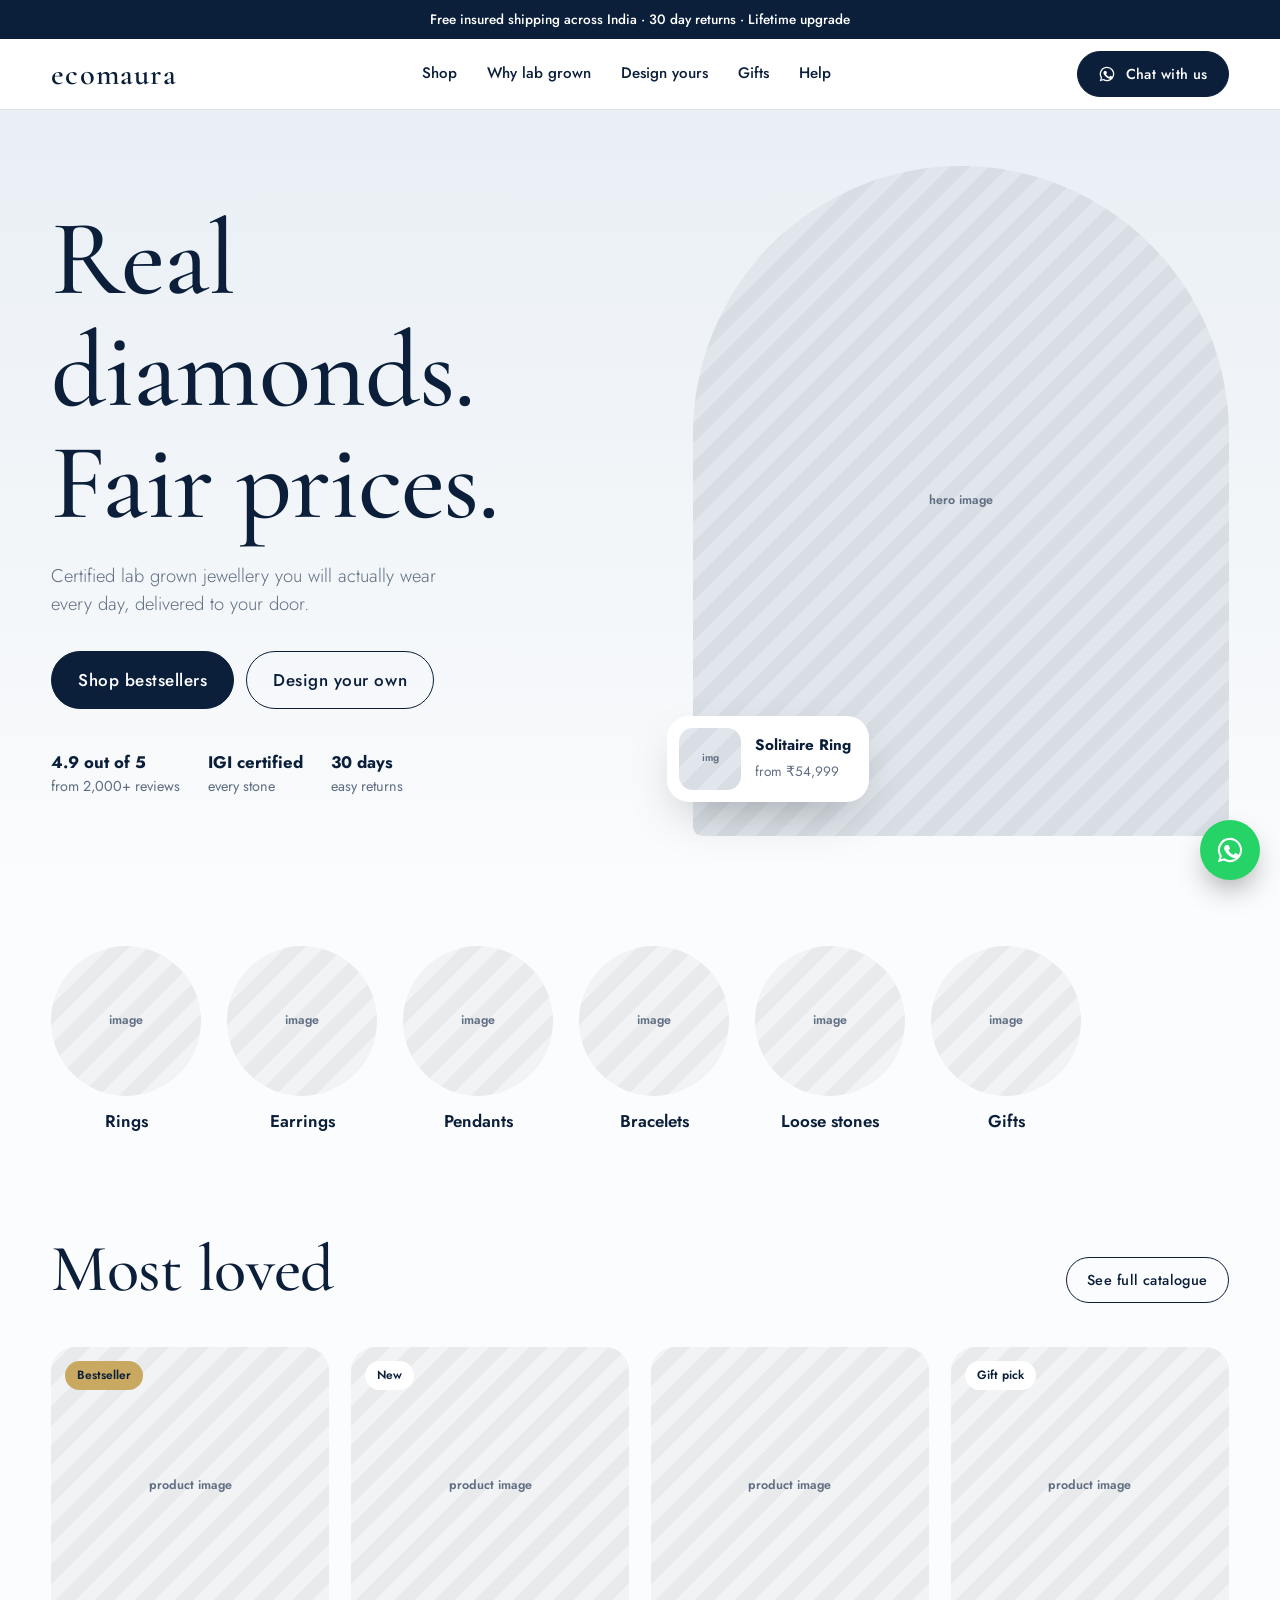
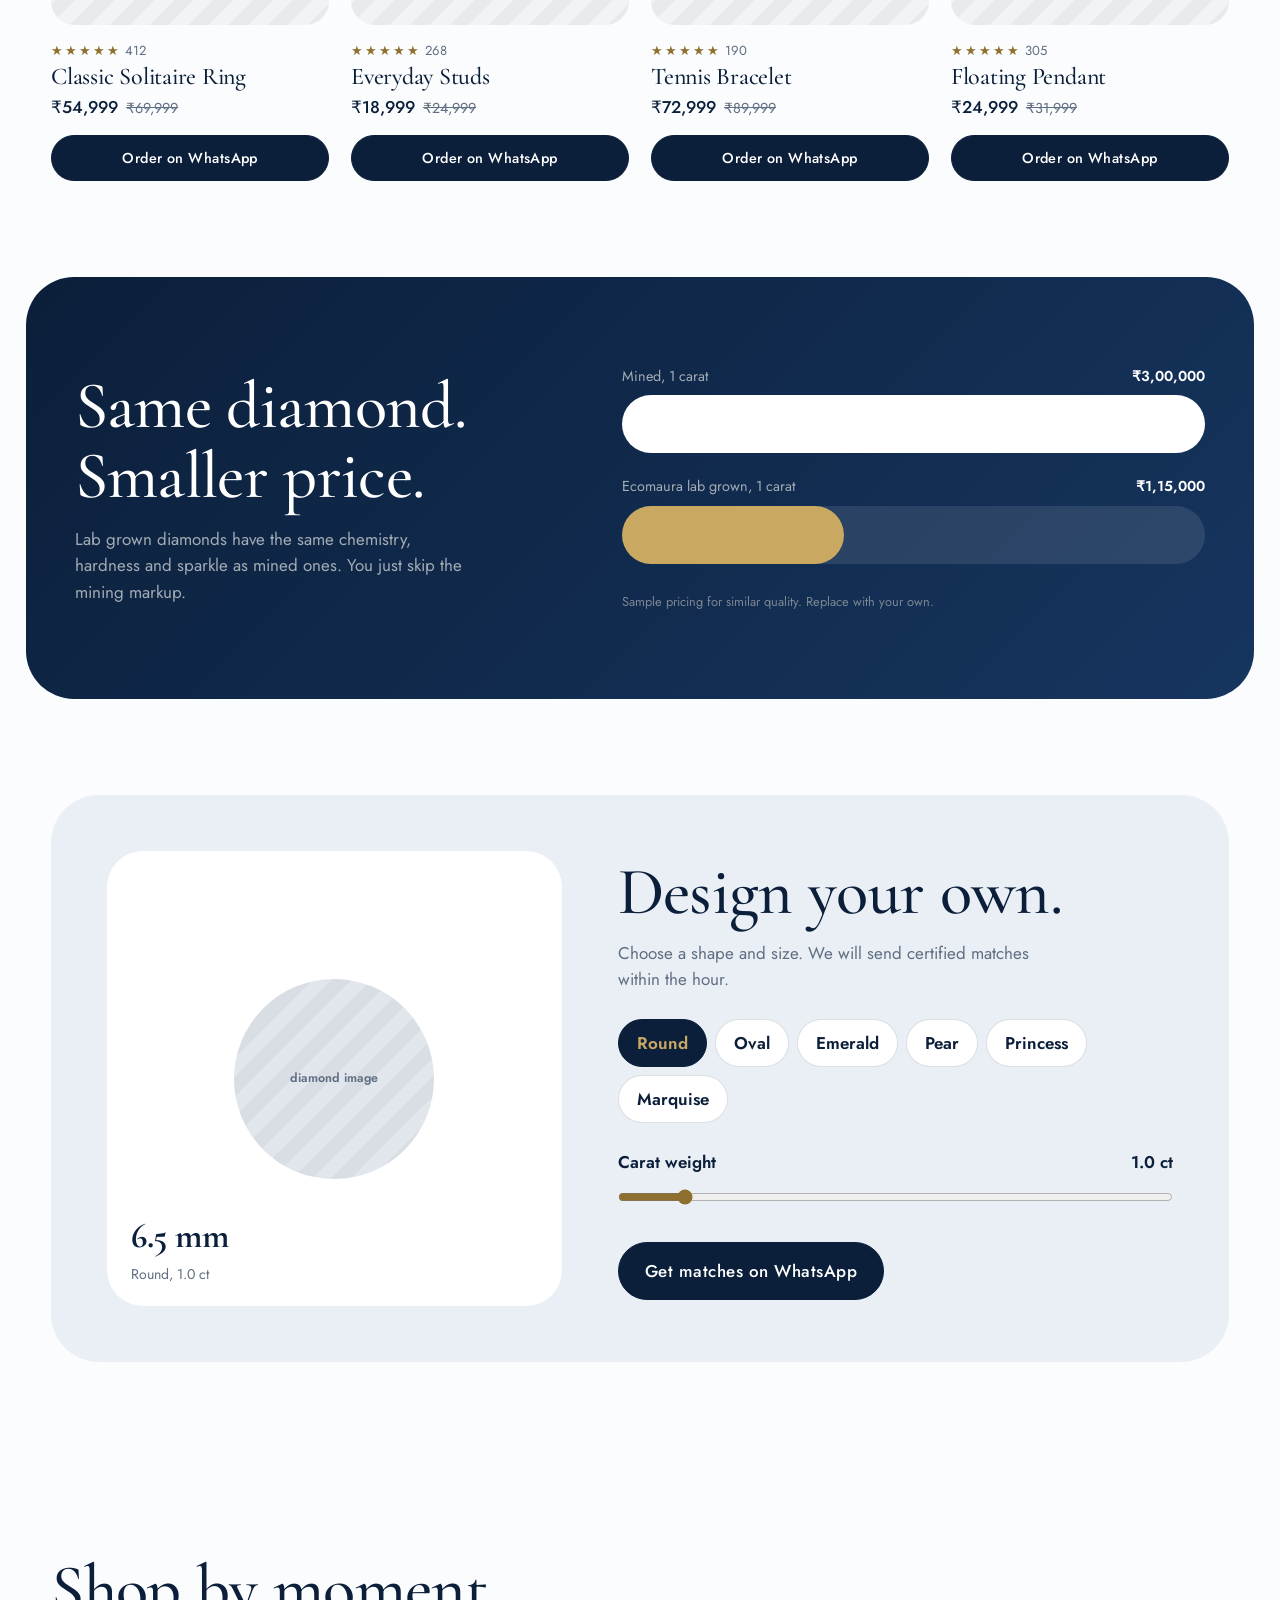
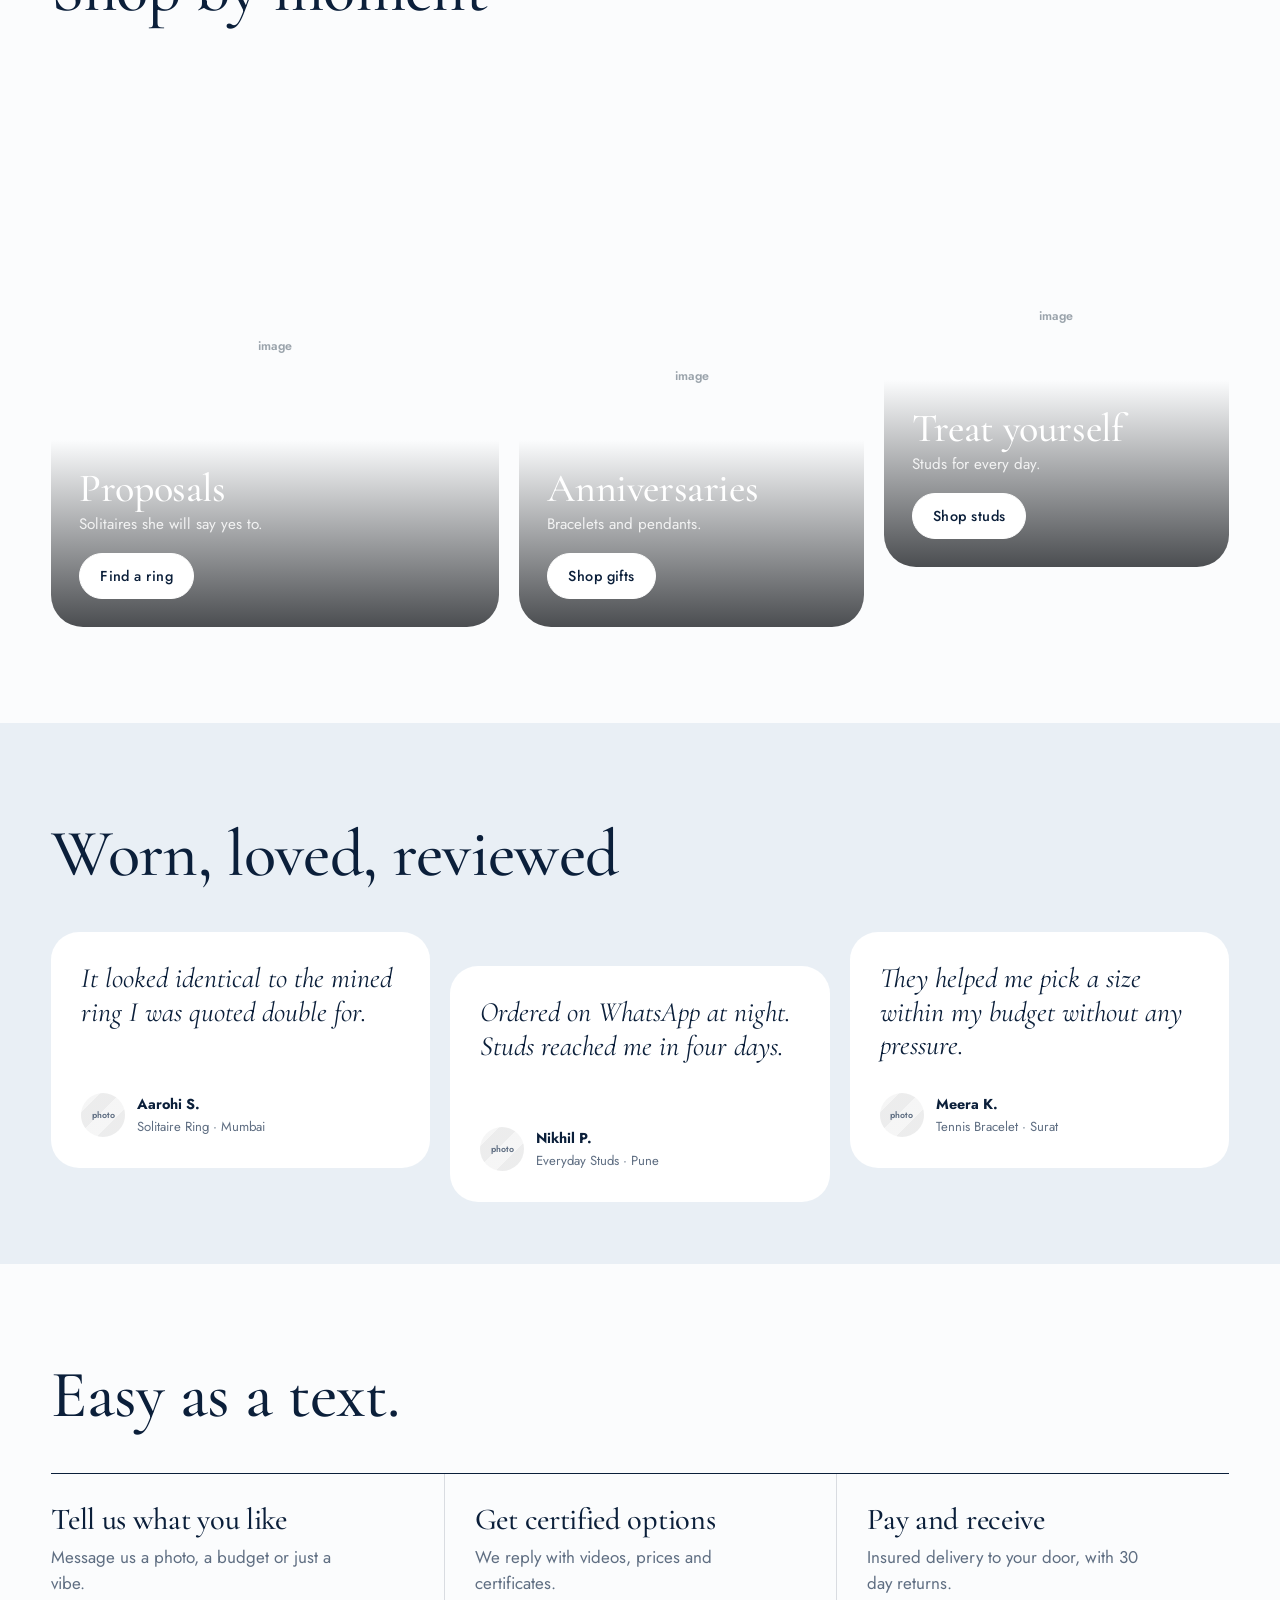
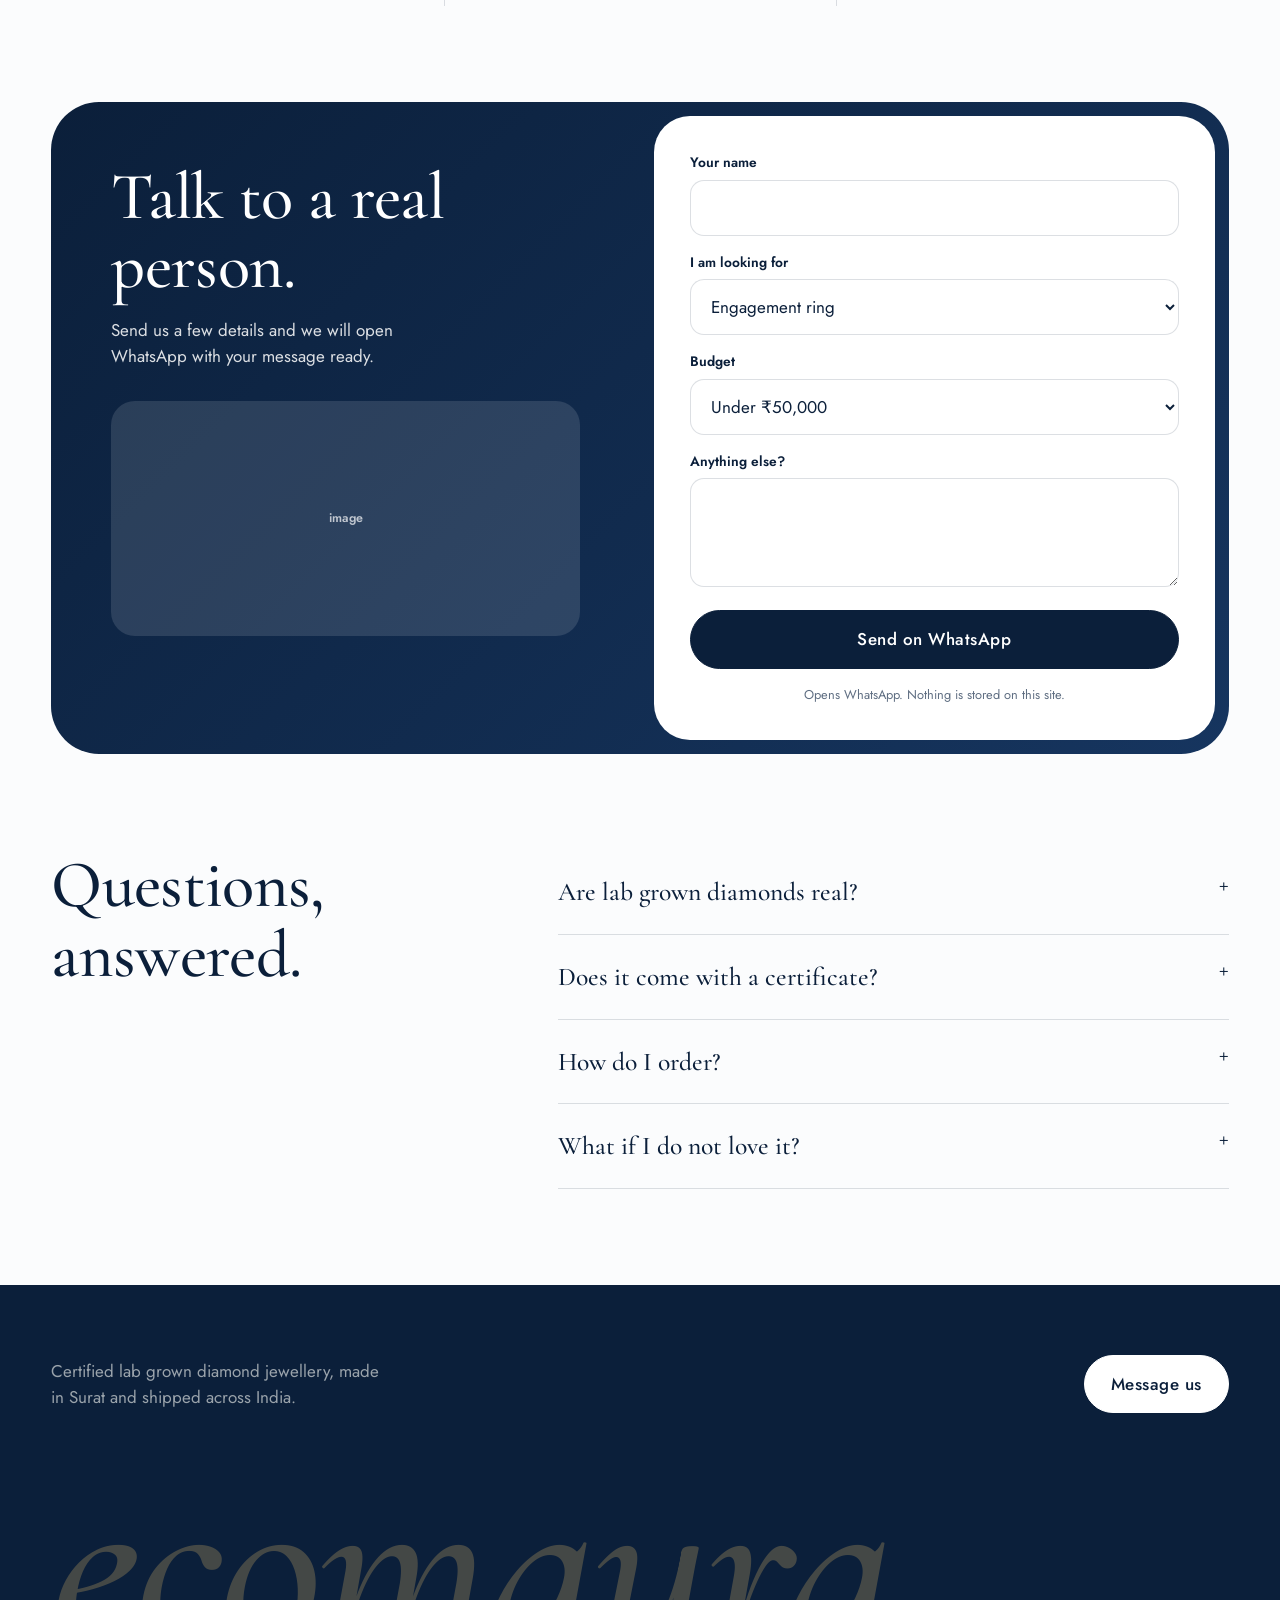
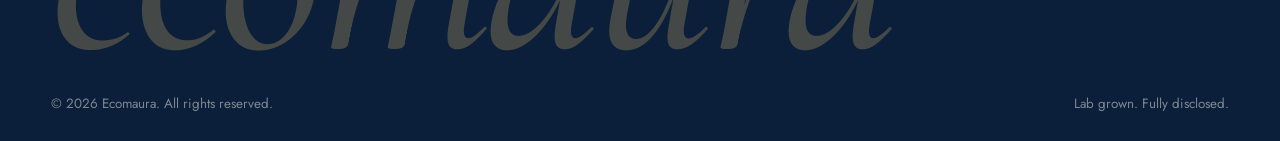
==== commit ac5bc501: "Luxury serif typography and navy, ice and champagne gold palette" ====
--- a/index.html
+++ b/index.html
@@ -7,54 +7,54 @@
 <meta name="description" content="Certified lab grown diamond jewellery, made for everyday and priced fairly. Order on WhatsApp.">
 <link rel="preconnect" href="https://fonts.googleapis.com">
 <link rel="preconnect" href="https://fonts.gstatic.com" crossorigin>
-<link href="https://fonts.googleapis.com/css2?family=Bricolage+Grotesque:opsz,wght@12..96,400;12..96,600;12..96,800&family=Hanken+Grotesk:wght@400;500;600&display=swap" rel="stylesheet">
+<link href="https://fonts.googleapis.com/css2?family=Cormorant+Garamond:ital,wght@0,400;0,500;0,600;1,400;1,500&family=Jost:wght@300;400;500&display=swap" rel="stylesheet">
 <style>
 :root{
-  --bg:#fff; --soft:#F1F2F3; --ink:#101317; --mute:#69717A; --line:rgba(16,19,23,.12);
-  --blue:#2342E0;
-  --display:"Bricolage Grotesque","Helvetica Neue",Arial,sans-serif;
-  --body:"Hanken Grotesk","Helvetica Neue",Arial,sans-serif;
+  --bg:#FBFCFD; --soft:#E9EFF5; --ink:#0B1F3A; --mute:#5F6E82; --line:rgba(11,31,58,.14);
+  --gold:#C9A862; --golddk:#8F6F2E; --navy2:#16355F;
+  --display:"Cormorant Garamond","Times New Roman",serif;
+  --body:"Jost","Helvetica Neue",Arial,sans-serif;
 }
 *{box-sizing:border-box;margin:0;padding:0}
 html{scroll-behavior:smooth}
-body{font-family:var(--body);background:var(--bg);color:var(--ink);line-height:1.55;font-size:17px;overflow-x:hidden}
+body{font-family:var(--body);background:var(--bg);color:var(--ink);line-height:1.55;font-size:17px;font-weight:400;overflow-x:hidden}
 a{color:inherit;text-decoration:none}
 button,input,select,textarea{font:inherit;color:inherit}
-:focus-visible{outline:3px solid var(--blue);outline-offset:3px}
-h1,h2,h3{font-family:var(--display);line-height:1.02;letter-spacing:-.03em}
+:focus-visible{outline:3px solid var(--golddk);outline-offset:3px}
+h1,h2,h3{font-family:var(--display);line-height:1.04;letter-spacing:-.01em;font-weight:500}
 .wrap{width:min(1240px,92%);margin:0 auto}
 section{padding:96px 0}
-h2{font-size:clamp(2.1rem,4.6vw,3.6rem);font-weight:800}
+h2{font-size:clamp(2.5rem,5.2vw,4.3rem);font-weight:500}
 .lede{color:var(--mute);margin-top:14px;max-width:44ch}
 .head{display:flex;justify-content:space-between;align-items:end;gap:20px;flex-wrap:wrap;margin-bottom:44px}
 
 .ph{background:repeating-linear-gradient(135deg,rgba(16,19,23,.04) 0 14px,rgba(16,19,23,.08) 14px 28px);display:grid;place-items:center;color:var(--mute);font-size:.78rem;font-weight:600;text-align:center}
 .ph.dk{background:repeating-linear-gradient(135deg,rgba(255,255,255,.05) 0 14px,rgba(255,255,255,.1) 14px 28px);color:#9aa3ab}
 
-.btn{display:inline-flex;align-items:center;justify-content:center;gap:10px;padding:15px 26px;border-radius:999px;font-weight:600;border:1.5px solid var(--ink);background:var(--ink);color:#fff;cursor:pointer;transition:transform .2s,background .2s,color .2s}
-.btn:hover{background:var(--blue);border-color:var(--blue)}
+.btn{display:inline-flex;align-items:center;justify-content:center;gap:10px;padding:15px 26px;border-radius:999px;font-weight:500;letter-spacing:.03em;border:1.5px solid var(--ink);background:var(--ink);color:#fff;cursor:pointer;transition:transform .2s,background .2s,color .2s}
+.btn:hover{background:var(--gold);border-color:var(--gold);color:var(--ink)}
 .btn:active{transform:scale(.97)}
 .btn.out{background:transparent;color:var(--ink)}
 .btn.out:hover{background:var(--ink);border-color:var(--ink);color:#fff}
 .btn.wh{background:#fff;color:var(--ink);border-color:#fff}
 .btn.wh:hover{background:var(--soft);border-color:var(--soft)}
-.btn.sm{padding:11px 18px;font-size:.9rem}
+.btn.sm{padding:11px 20px;font-size:.9rem}
 .wa-ico{width:18px;height:18px;fill:currentColor;flex:none}
 
 /* announcement + nav */
 .ann{background:var(--ink);color:#fff;text-align:center;font-size:.85rem;padding:9px 12px;font-weight:500}
 nav{position:sticky;top:0;z-index:50;background:rgba(255,255,255,.9);backdrop-filter:blur(14px);border-bottom:1px solid var(--line)}
 nav .wrap{display:flex;align-items:center;justify-content:space-between;height:70px}
-.logo{font-family:var(--display);font-weight:800;font-size:1.5rem;letter-spacing:-.05em}
+.logo{font-family:var(--display);font-weight:600;font-size:1.9rem;letter-spacing:.04em}
 nav ul{display:flex;gap:30px;list-style:none;font-weight:500;font-size:.95rem}
-nav ul a:hover{color:var(--blue)}
+nav ul a:hover{color:var(--golddk)}
 @media(max-width:820px){nav ul{display:none}}
 
 /* hero */
-.hero{padding:44px 0 70px}
+.hero{padding:56px 0 80px;background:linear-gradient(180deg,var(--soft),var(--bg))}
 .hero .wrap{display:grid;grid-template-columns:1.05fr .95fr;gap:50px;align-items:center}
-.hero h1{font-size:clamp(3rem,7.4vw,6.4rem);font-weight:800}
-.hero p{margin:22px 0 32px;color:var(--mute);font-size:1.15rem;max-width:36ch}
+.hero h1{font-size:clamp(3.6rem,8.4vw,7.4rem);font-weight:500}
+.hero p{margin:22px 0 32px;color:var(--mute);font-size:1.15rem;font-weight:300;max-width:36ch}
 .hero .cta{display:flex;gap:12px;flex-wrap:wrap}
 .proof{display:flex;gap:28px;margin-top:40px;flex-wrap:wrap;font-size:.9rem;color:var(--mute)}
 .proof b{display:block;color:var(--ink);font-size:1.05rem}
@@ -78,25 +78,25 @@
 .grid4{display:grid;grid-template-columns:repeat(4,1fr);gap:22px}
 .prod .ph{aspect-ratio:1;border-radius:24px;position:relative;margin-bottom:16px}
 .badge{position:absolute;top:14px;left:14px;background:#fff;color:var(--ink);font-size:.75rem;font-weight:600;padding:5px 12px;border-radius:999px}
-.badge.b{background:var(--blue);color:#fff}
+.badge.b{background:var(--gold);color:var(--ink)}
 .stars{font-size:.82rem;color:var(--mute);margin-bottom:4px}
-.stars i{font-style:normal;color:var(--ink);letter-spacing:2px}
-.prod h3{font-size:1.15rem;font-weight:600;letter-spacing:-.02em}
-.price{margin:4px 0 14px;font-weight:600}
+.stars i{font-style:normal;color:var(--golddk);letter-spacing:2px}
+.prod h3{font-size:1.5rem;font-weight:500}
+.price{margin:4px 0 14px;font-weight:500}
 .price s{color:var(--mute);font-weight:400;margin-left:8px;font-size:.9rem}
 .prod .btn{width:100%}
 @media(max-width:980px){.grid4{grid-template-columns:1fr 1fr}}
 
 /* price compare (dark) */
-.compare{background:var(--ink);color:#fff;border-radius:48px;margin:0 2%;padding:88px 0}
+.compare{background:linear-gradient(135deg,var(--ink),var(--navy2));color:#fff;border-radius:48px;margin:0 2%;padding:88px 0}
 .compare .cols{display:grid;grid-template-columns:.9fr 1.1fr;gap:70px;align-items:center}
 .compare p{color:#a3acb4;margin-top:16px;max-width:40ch}
 .bars{display:grid;gap:22px}
 .bar small{display:flex;justify-content:space-between;font-size:.9rem;margin-bottom:8px;color:#a3acb4}
 .bar small b{color:#fff;font-weight:600}
-.bar div{height:58px;border-radius:999px;background:#2a3038}
+.bar div{height:58px;border-radius:999px;background:rgba(255,255,255,.1)}
 .bar div i{display:block;height:100%;border-radius:999px;background:#fff;width:100%}
-.bar.lab div i{width:38%;background:var(--blue)}
+.bar.lab div i{width:38%;background:var(--gold)}
 .note{font-size:.8rem;color:#7d8791;margin-top:6px}
 @media(max-width:860px){.compare .cols{grid-template-columns:1fr;gap:40px}}
 
@@ -105,12 +105,12 @@
 .stage{aspect-ratio:1;background:#fff;border-radius:36px;display:grid;place-items:center;position:relative}
 .stage .ph{width:56%;aspect-ratio:1;background-color:var(--soft);transition:all .5s cubic-bezier(.7,0,.2,1)}
 .readout{position:absolute;left:24px;bottom:20px;font-size:.88rem;color:var(--mute)}
-.readout b{display:block;font-family:var(--display);font-size:1.9rem;color:var(--ink);letter-spacing:-.03em}
+.readout b{display:block;font-family:var(--display);font-size:2.2rem;color:var(--ink)}
 .shapes{display:flex;flex-wrap:wrap;gap:8px;margin:26px 0}
 .shapes button{padding:10px 18px;border-radius:999px;border:1.5px solid var(--line);background:#fff;cursor:pointer;font-weight:600;transition:.2s}
-.shapes button[aria-pressed=true]{background:var(--ink);color:#fff;border-color:var(--ink)}
+.shapes button[aria-pressed=true]{background:var(--ink);color:var(--gold);border-color:var(--ink)}
 .range label{display:flex;justify-content:space-between;font-weight:600;margin-bottom:10px}
-input[type=range]{width:100%;accent-color:var(--blue)}
+input[type=range]{width:100%;accent-color:var(--golddk)}
 .range{margin-bottom:30px}
 @media(max-width:900px){.studio .box{grid-template-columns:1fr;padding:30px 22px}}
 
@@ -119,7 +119,7 @@
 .tile{position:relative;border-radius:32px;overflow:hidden;color:#fff;display:flex;align-items:flex-end}
 .tile .ph{position:absolute;inset:0;border-radius:0}
 .tile div.t{position:relative;padding:28px;width:100%;background:linear-gradient(transparent,rgba(16,19,23,.75))}
-.tile h3{font-size:1.9rem;font-weight:800}
+.tile h3{font-size:2.5rem;font-weight:500}
 .tile p{font-size:.95rem;opacity:.85;margin:4px 0 16px}
 .occ .tile:nth-child(2){margin-top:60px}
 .occ .tile:nth-child(3){margin-bottom:60px}
@@ -130,7 +130,7 @@
 .rev{display:grid;grid-template-columns:repeat(3,1fr);gap:20px}
 .r{background:#fff;border-radius:28px;padding:30px;display:flex;flex-direction:column;justify-content:space-between;gap:30px}
 .r:nth-child(2){transform:translateY(34px)}
-.r q{font-family:var(--display);font-size:1.4rem;letter-spacing:-.02em;line-height:1.25;quotes:none}
+.r q{font-family:var(--display);font-style:italic;font-size:1.75rem;line-height:1.2;quotes:none}
 .who{display:flex;gap:12px;align-items:center;font-size:.9rem}
 .who .ph{width:44px;height:44px;border-radius:50%;flex:none;font-size:.55rem}
 .who b{display:block}
@@ -141,27 +141,27 @@
 .how{display:grid;grid-template-columns:repeat(3,1fr);gap:0;border-top:1.5px solid var(--ink)}
 .how div{padding:30px 30px 10px 0}
 .how div+div{padding-left:30px;border-left:1px solid var(--line)}
-.how h3{font-size:1.5rem;font-weight:600;margin-bottom:8px}
+.how h3{font-size:1.9rem;font-weight:500;margin-bottom:8px}
 .how p{color:var(--mute);max-width:30ch}
 @media(max-width:800px){.how{grid-template-columns:1fr}.how div+div{border-left:0;border-top:1px solid var(--line);padding-left:0}}
 
 /* concierge */
 .con{padding:0 0 96px}
-.con .box{background:var(--blue);color:#fff;border-radius:48px;display:grid;grid-template-columns:1fr 1fr;overflow:hidden}
+.con .box{background:linear-gradient(135deg,var(--ink),var(--navy2));color:#fff;border-radius:48px;display:grid;grid-template-columns:1fr 1fr;overflow:hidden}
 .con .l{padding:60px}
 .con .l p{margin-top:16px;opacity:.85;max-width:34ch}
 .con .l .ph{margin-top:32px;aspect-ratio:16/8;border-radius:24px;background:rgba(255,255,255,.12);color:rgba(255,255,255,.7)}
 form{background:#fff;color:var(--ink);margin:14px;border-radius:36px;padding:36px;display:grid;gap:16px;align-content:center}
 .f label{font-weight:600;font-size:.86rem;display:block;margin-bottom:6px}
 .f input,.f select,.f textarea{width:100%;padding:14px 16px;border-radius:14px;border:1.5px solid var(--line);background:#fff}
-.f input:focus,.f select:focus,.f textarea:focus{border-color:var(--blue);outline:none}
+.f input:focus,.f select:focus,.f textarea:focus{border-color:var(--golddk);outline:none}
 .hint{font-size:.8rem;color:var(--mute);text-align:center}
 @media(max-width:860px){.con .box{grid-template-columns:1fr}.con .l{padding:40px 26px 10px}}
 
 /* faq */
 .faq .cols{display:grid;grid-template-columns:.8fr 1.2fr;gap:60px}
 details{border-bottom:1px solid var(--line);padding:22px 0}
-summary{cursor:pointer;font-family:var(--display);font-size:1.25rem;font-weight:600;list-style:none;display:flex;justify-content:space-between;gap:20px}
+summary{cursor:pointer;font-family:var(--display);font-size:1.6rem;font-weight:500;list-style:none;display:flex;justify-content:space-between;gap:20px}
 summary::-webkit-details-marker{display:none}
 summary::after{content:"+";font-size:1.5rem;line-height:1;transition:transform .3s}
 details[open] summary::after{transform:rotate(45deg)}
@@ -172,7 +172,7 @@
 footer{background:var(--ink);color:#fff;padding:70px 0 26px;overflow:hidden}
 footer .top{display:flex;justify-content:space-between;gap:30px;flex-wrap:wrap;align-items:center}
 footer .top p{color:#9aa3ab;max-width:34ch}
-.big{font-family:var(--display);font-weight:800;font-size:clamp(4rem,20vw,18rem);letter-spacing:-.06em;line-height:.8;margin-top:50px;color:#fff;opacity:.12;white-space:nowrap}
+.big{font-family:var(--display);font-weight:500;font-style:italic;font-size:clamp(4rem,20vw,18rem);letter-spacing:-.02em;line-height:.8;margin-top:50px;color:var(--gold);opacity:.3;white-space:nowrap}
 .legal{display:flex;justify-content:space-between;margin-top:26px;font-size:.84rem;color:#7d8791;flex-wrap:wrap;gap:10px}
 
 .fab{position:fixed;right:20px;bottom:20px;z-index:60;width:60px;height:60px;border-radius:50%;background:#25D366;display:grid;place-items:center;box-shadow:0 14px 30px -8px rgba(0,0,0,.4);transition:transform .2s}
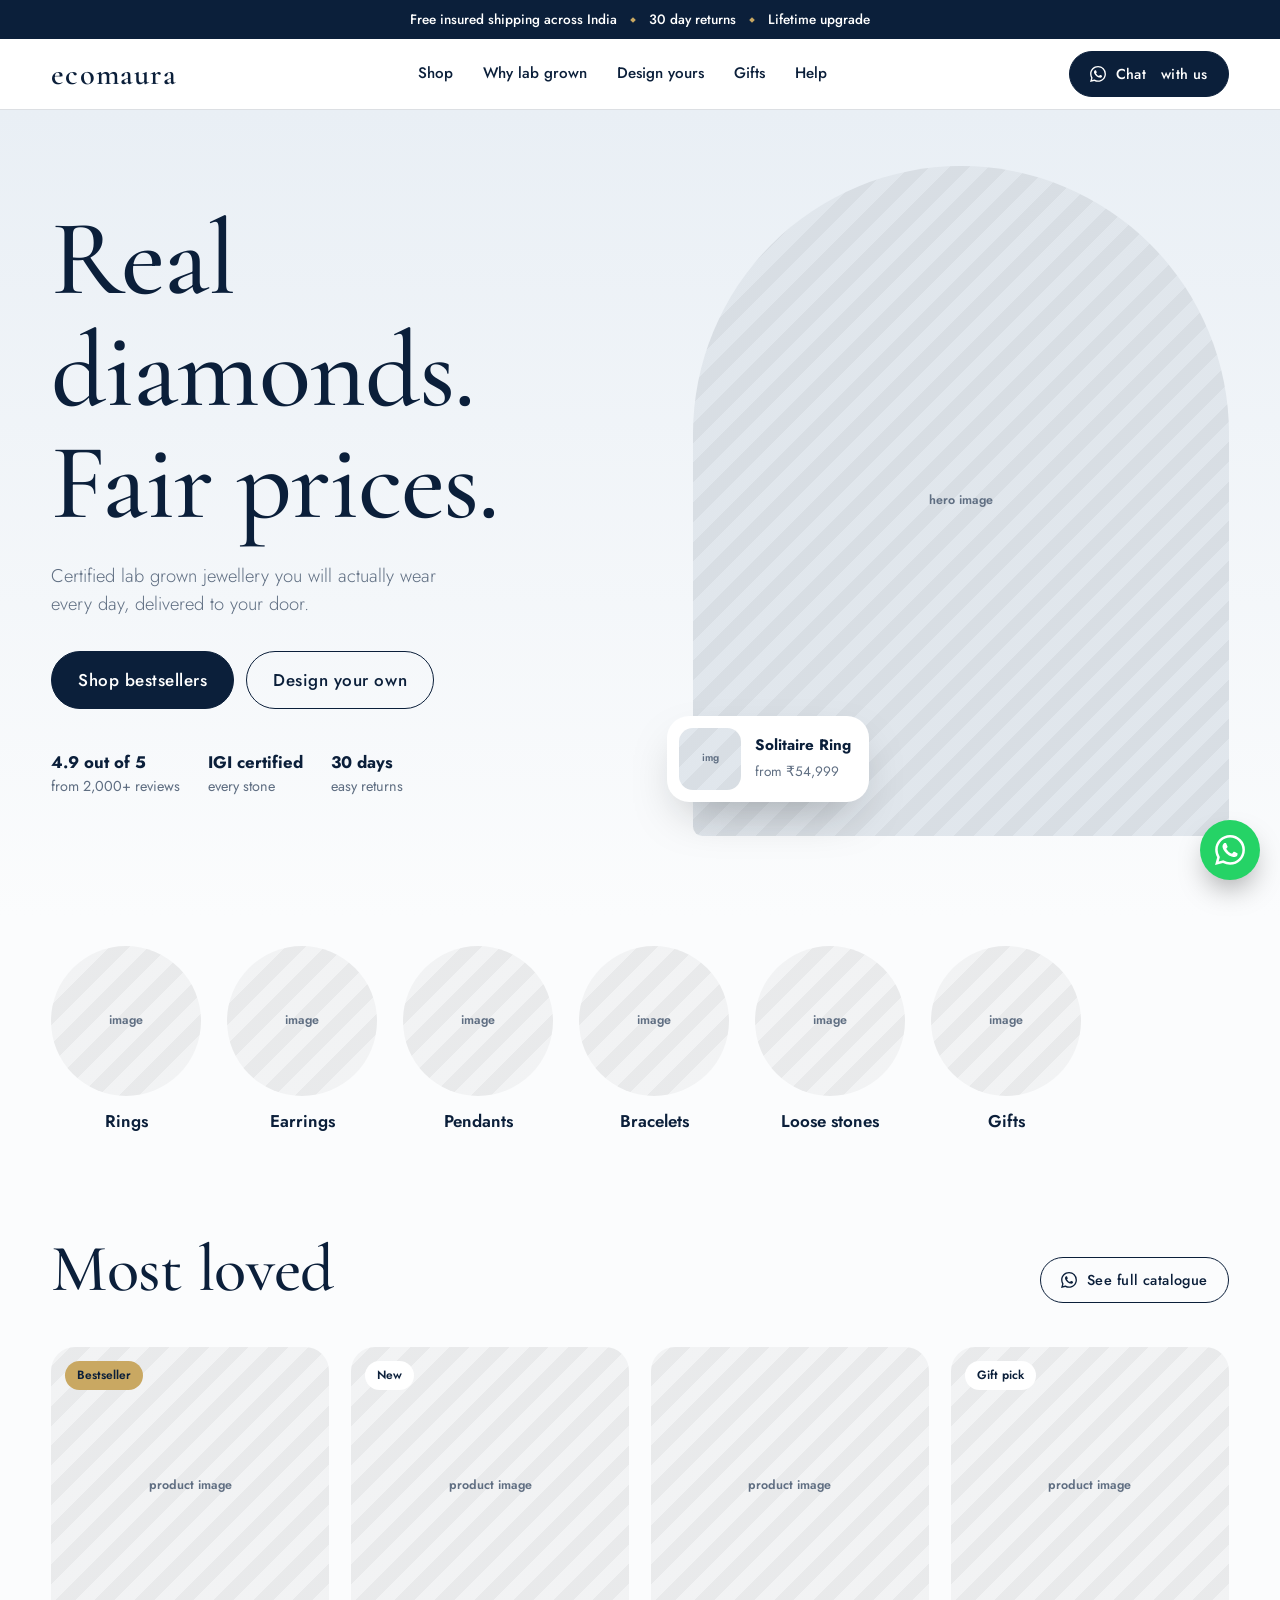
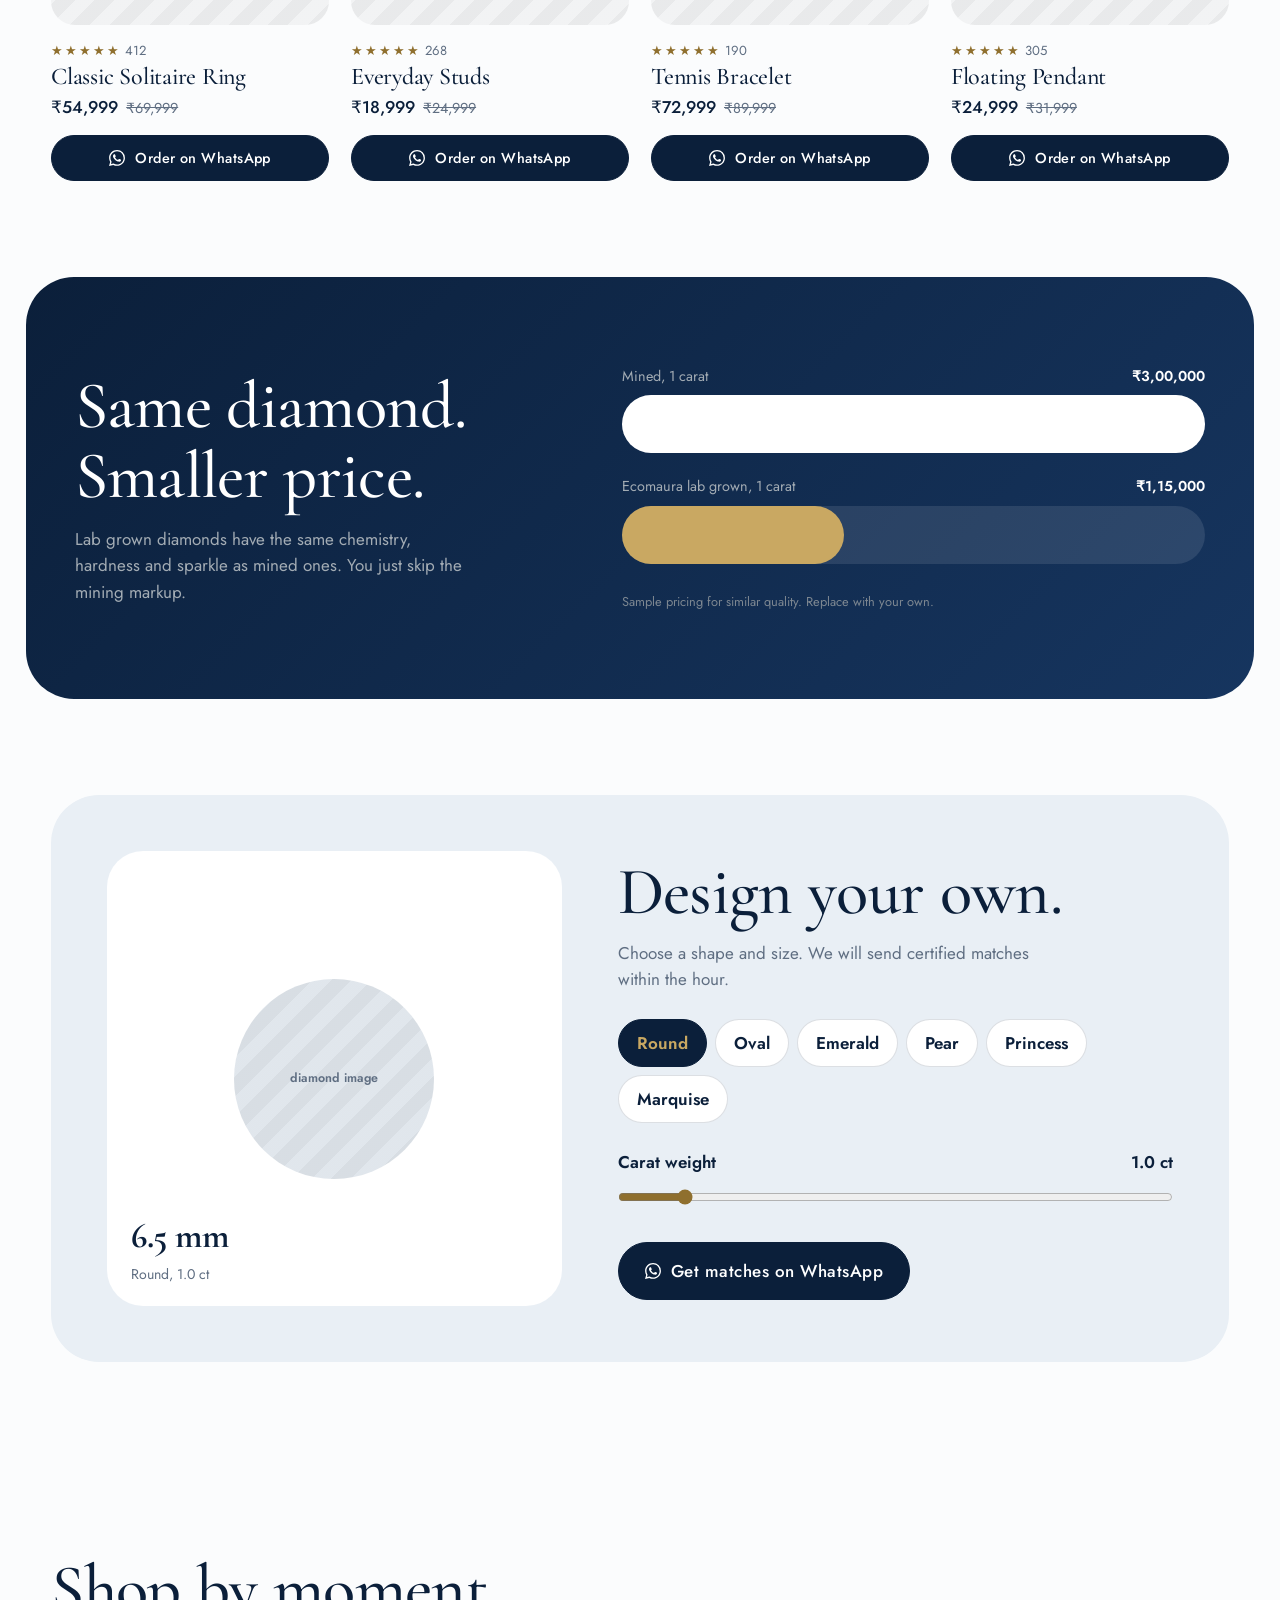
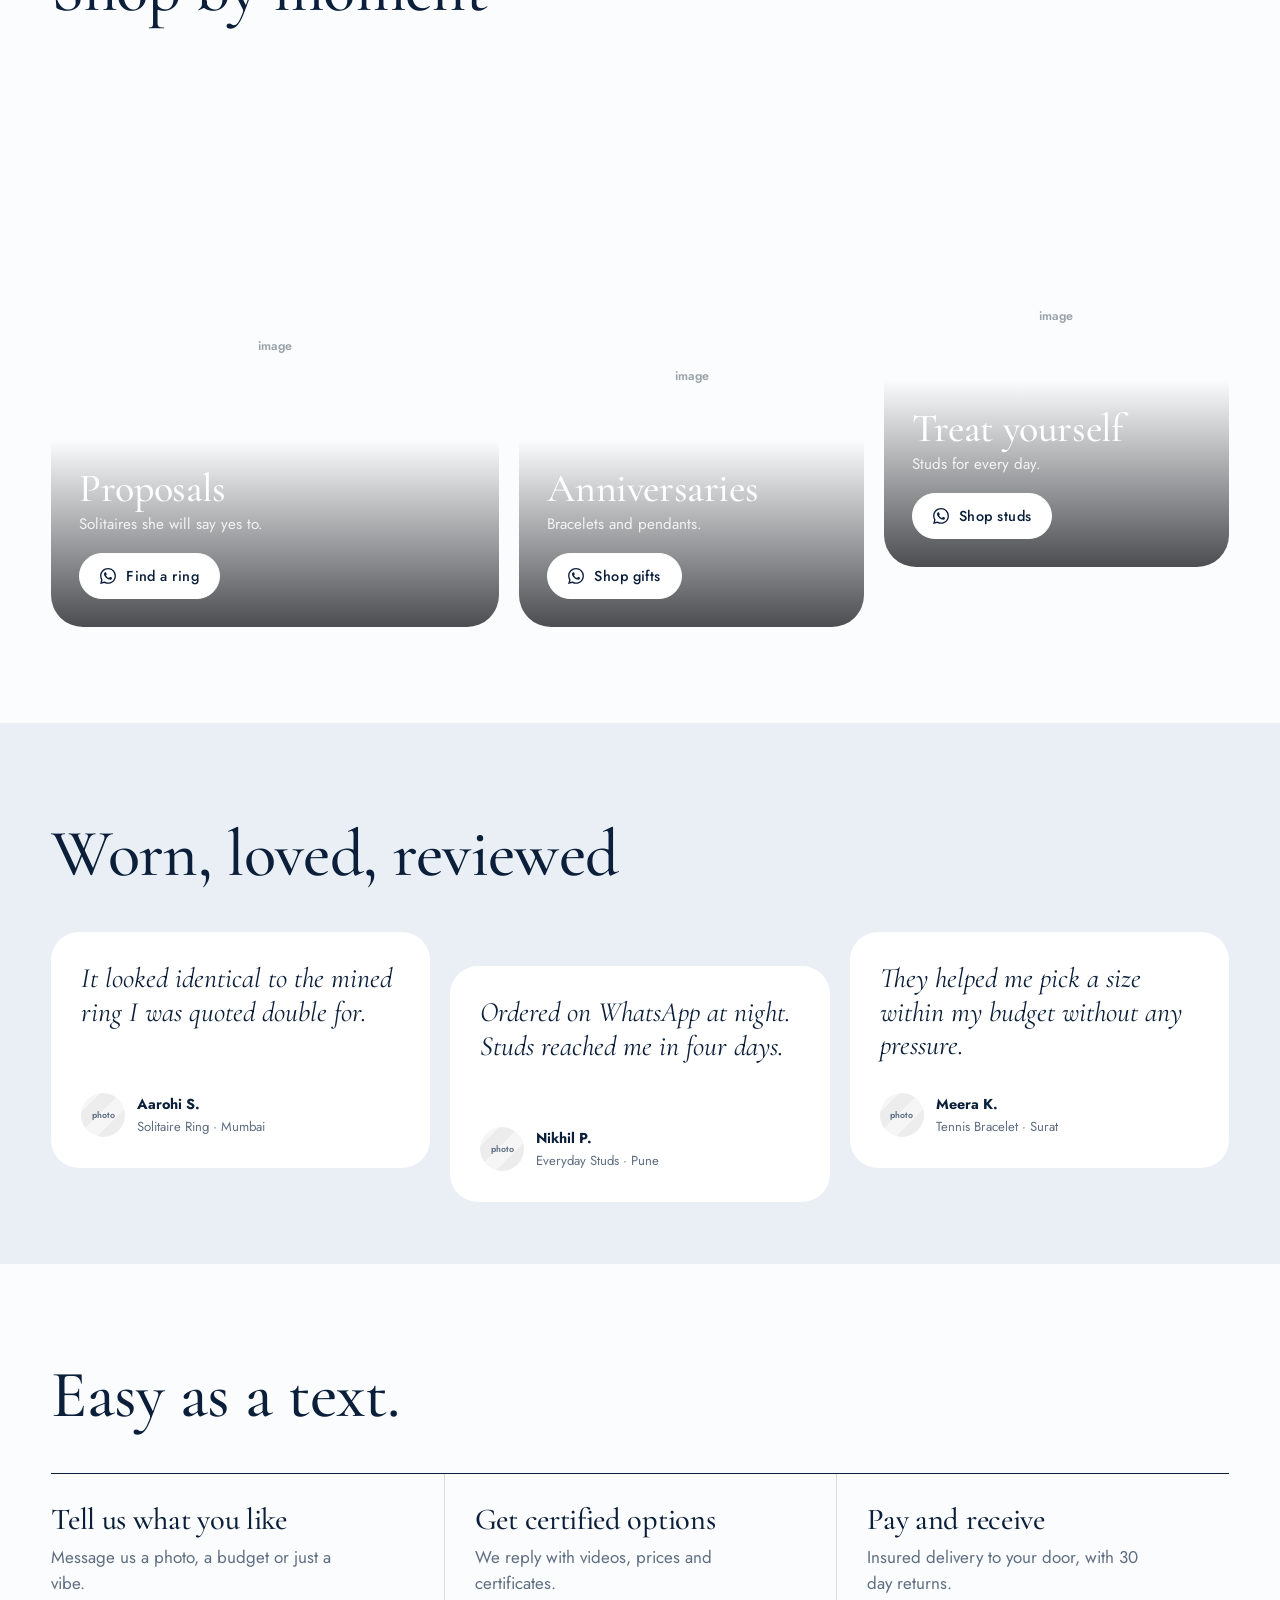
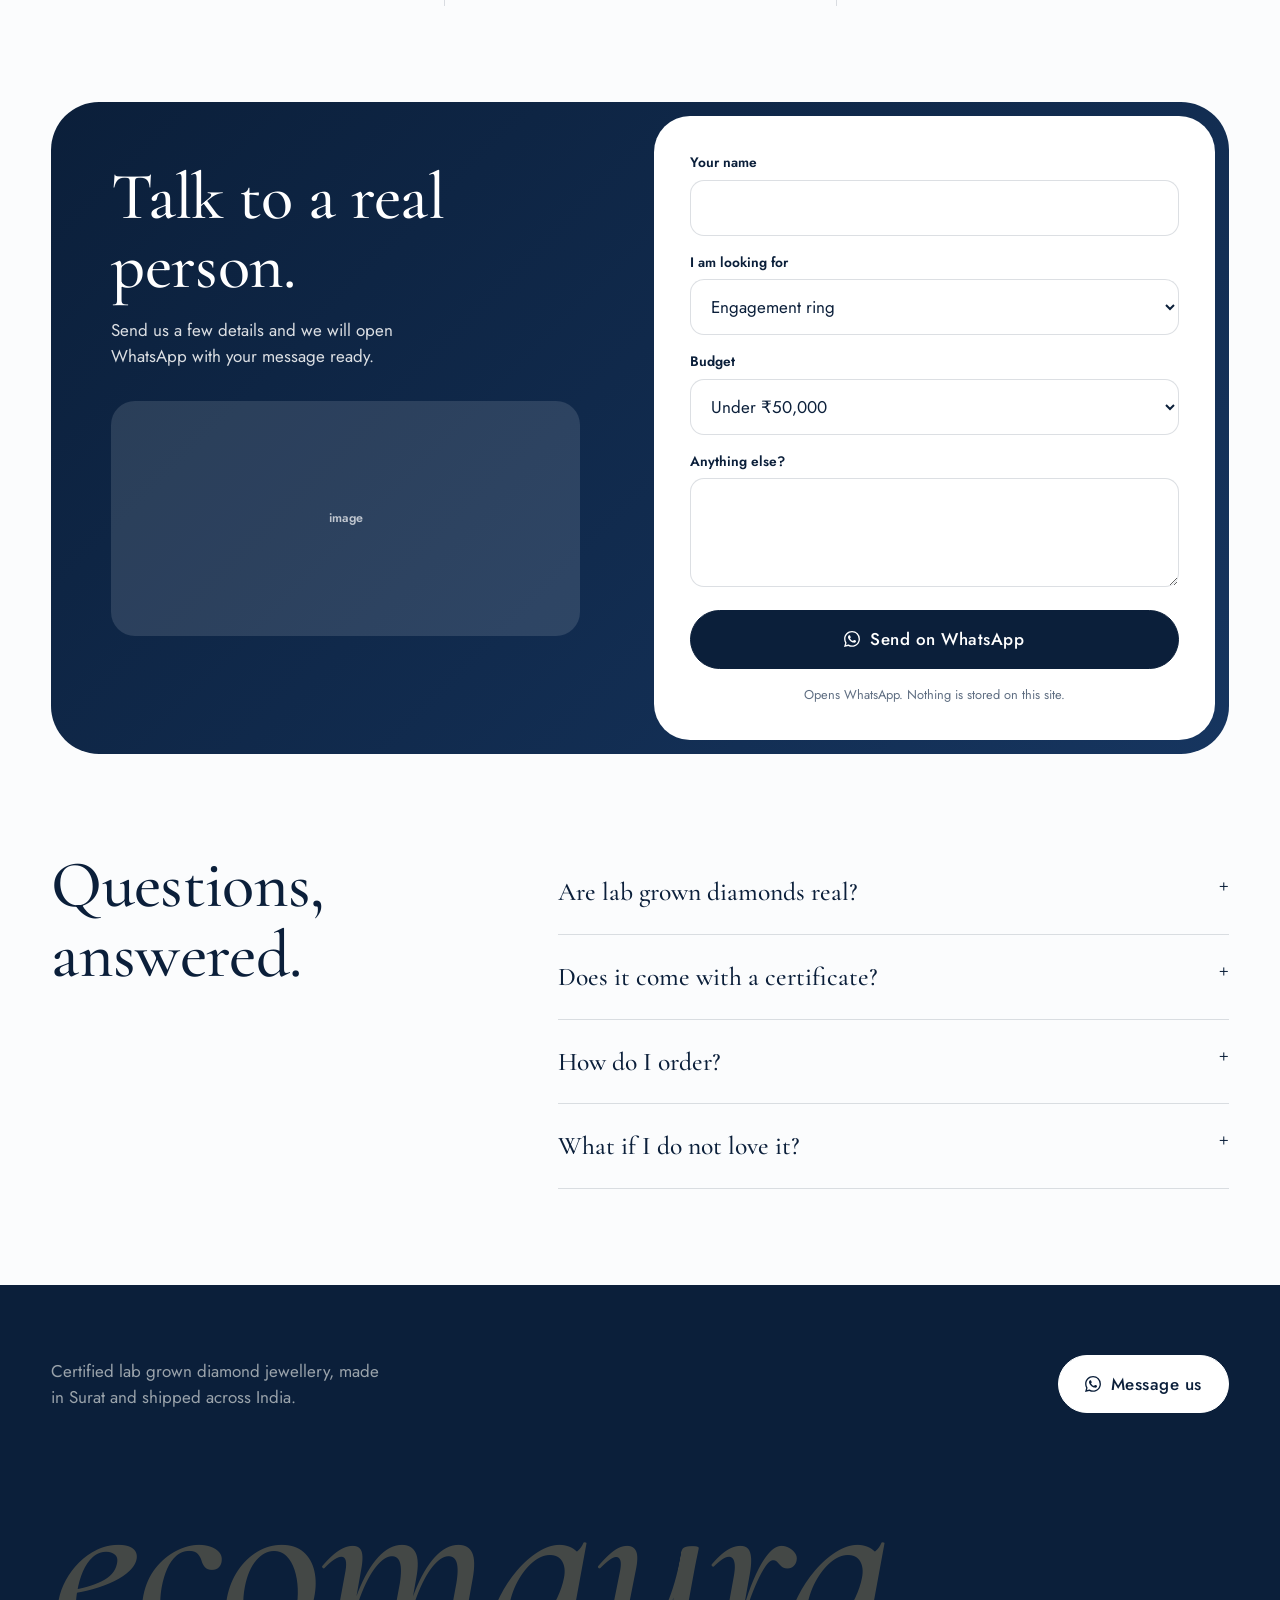
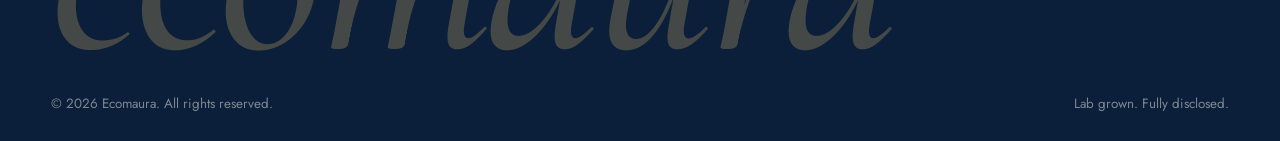
==== commit 87cb8e1e: "Mobile optimisation, slim buttons, fix WhatsApp icons" ====
--- a/index.html
+++ b/index.html
@@ -2,7 +2,8 @@
 <html lang="en">
 <head>
 <meta charset="utf-8">
-<meta name="viewport" content="width=device-width, initial-scale=1">
+<meta name="viewport" content="width=device-width, initial-scale=1, viewport-fit=cover">
+<meta name="theme-color" content="#0B1F3A">
 <title>Ecomaura | Lab Grown Diamond Jewellery</title>
 <meta name="description" content="Certified lab grown diamond jewellery, made for everyday and priced fairly. Order on WhatsApp.">
 <link rel="preconnect" href="https://fonts.googleapis.com">
@@ -179,11 +180,103 @@
 .fab:hover{transform:scale(1.08)}
 .fab svg{width:30px;height:30px;fill:#fff}
 @media(prefers-reduced-motion:reduce){*{transition:none!important}html{scroll-behavior:auto}}
+
+/* shared additions */
+.ann{display:flex;justify-content:center;gap:0;flex-wrap:wrap}
+.ann span+span::before{content:"";display:inline-block;width:4px;height:4px;background:var(--gold);transform:rotate(45deg);margin:0 14px 2px}
+nav .right{display:flex;align-items:center;gap:10px}
+.menu{display:none;width:40px;height:40px;border-radius:50%;border:1.5px solid var(--line);background:transparent;cursor:pointer;flex-direction:column;justify-content:center;align-items:center;gap:5px}
+.menu span{width:16px;height:1.5px;background:var(--ink);transition:transform .3s}
+nav.open .menu span:first-child{transform:translateY(3.2px) rotate(45deg)}
+nav.open .menu span:last-child{transform:translateY(-3.2px) rotate(-45deg)}
+.btn .wa-ico{width:16px;height:16px}
+
+/* mobile */
+@media(max-width:820px){
+  .menu{display:flex}
+  nav.open ul{display:flex;flex-direction:column;gap:0;position:absolute;top:100%;left:0;right:0;background:var(--bg);padding:8px 4% 18px;border-bottom:1px solid var(--line);box-shadow:0 30px 40px -30px rgba(11,31,58,.4)}
+  nav.open ul a{display:block;padding:14px 0;font-family:var(--display);font-size:1.7rem;border-bottom:1px solid var(--line)}
+}
+@media(max-width:700px){
+  body{font-size:16px}
+  section{padding:60px 0}
+  .wrap{width:90%}
+  h2{font-size:2.35rem}
+  .head{margin-bottom:28px}
+  .ann{font-size:.72rem;padding:8px 10px;letter-spacing:.02em}
+  .ann span:nth-child(n+2){display:none}
+  nav .wrap{height:60px}
+  .logo{font-size:1.6rem}
+  nav .lg{display:none}
+  .btn{padding:10px 20px;font-size:.88rem;border-width:1px}
+  .btn.sm{padding:8px 16px;font-size:.82rem}
+  .btn .wa-ico{width:14px;height:14px}
+
+  .hero{padding:30px 0 50px}
+  .hero .wrap{gap:34px}
+  .hero h1{font-size:3.3rem;line-height:1}
+  .hero p{font-size:1.02rem;margin:16px 0 24px}
+  .hero .cta{gap:10px}
+  .hero .cta .btn{flex:1;padding:11px 10px}
+  .proof{display:grid;grid-template-columns:repeat(3,1fr);gap:10px;margin-top:28px;font-size:.74rem;line-height:1.3}
+  .proof b{font-size:.84rem}
+  .arch{max-width:340px}
+  .mini{left:-6px;bottom:20px;padding:8px 14px 8px 8px;gap:10px;border-radius:18px}
+  .mini .ph{width:48px;height:48px;border-radius:12px}
+  .mini b{font-size:.84rem}.mini span{font-size:.76rem}
+
+  .cats{padding:0 0 40px}
+  .catrow{gap:16px;margin:0 -5%;padding:0 5% 6px}
+  .cat{width:96px;font-size:.84rem}
+  .cat .ph{width:96px;height:96px;margin-bottom:8px}
+
+  .grid4,.occ,.rev{display:flex;overflow-x:auto;scroll-snap-type:x mandatory;gap:14px;margin:0 -5%;padding:0 5% 8px;scrollbar-width:none;height:auto}
+  .grid4::-webkit-scrollbar,.occ::-webkit-scrollbar,.rev::-webkit-scrollbar{display:none}
+  .grid4>*{flex:0 0 68%;scroll-snap-align:start}
+  .prod .ph{border-radius:20px;margin-bottom:12px}
+  .prod h3{font-size:1.35rem}
+  .prod .btn{width:auto}
+  .occ>.tile{flex:0 0 78%;height:400px;scroll-snap-align:start;border-radius:26px}
+  .occ .tile:nth-child(n){margin:0}
+  .tile h3{font-size:2.1rem}
+  .tile div.t{padding:22px}
+  .rev>.r{flex:0 0 84%;scroll-snap-align:start;border-radius:24px;padding:24px;gap:22px}
+  .r:nth-child(2){transform:none}
+  .r q{font-size:1.5rem}
+
+  .compare{margin:0 3%;border-radius:30px;padding:56px 0}
+  .compare .cols{gap:30px}
+  .bar div{height:40px}
+  .studio .box{padding:24px 18px;border-radius:30px;gap:28px}
+  .stage{border-radius:26px}
+  .readout{left:16px;bottom:14px}.readout b{font-size:1.7rem}
+  .shapes{gap:6px;margin:20px 0}
+  .shapes button{padding:8px 14px;font-size:.84rem}
+  .studio .btn{width:100%}
+
+  .how div{padding:22px 0 6px}
+  .how h3{font-size:1.6rem}
+
+  .con{padding-bottom:60px}
+  .con .box{border-radius:30px}
+  .con .l{padding:34px 22px 6px}
+  form{margin:10px;padding:22px;border-radius:24px;gap:14px}
+  .f input,.f select,.f textarea{font-size:16px;padding:12px 14px}
+  form .btn{width:100%}
+
+  summary{font-size:1.35rem}
+  details{padding:18px 0}
+  footer{padding:50px 0 24px}
+  footer .top{flex-direction:column;align-items:flex-start}
+  .legal{flex-direction:column;gap:4px}
+  .fab{width:52px;height:52px;right:14px;bottom:calc(14px + env(safe-area-inset-bottom))}
+  .fab svg{width:26px;height:26px}
+}
 </style>
 </head>
 <body>
 
-<div class="ann">Free insured shipping across India · 30 day returns · Lifetime upgrade</div>
+<div class="ann"><span>Free insured shipping across India</span><span>30 day returns</span><span>Lifetime upgrade</span></div>
 
 <nav aria-label="Main">
   <div class="wrap">
@@ -195,10 +288,10 @@
       <li><a href="#gifts">Gifts</a></li>
       <li><a href="#faq">Help</a></li>
     </ul>
-    <a class="btn sm wa-link" href="#concierge" data-msg="Hi Ecomaura, I'd like some help choosing jewellery.">
-      <svg class="wa-ico" viewBox="0 0 32 32"><path d="M16 3a13 13 0 0 0-11 19.8L3 29l6.4-1.7A13 13 0 1 0 16 3zm0 2.4a10.6 10.6 0 1 1-5.4 19.7l-.4-.2-3.800 1 1-3.700-.3-.4A10.600 10.600 0 0 1 16 5.400zm-4 5.300c-.3 0-.7.100-1 .5-.4.400-1.300 1.300-1.300 3s1.400 3.500 1.600 3.700c.2.300 2.600 4.200 6.500 5.700 3.200 1.200 3.900 1 4.600.9.700-.1 2.300-.9 2.600-1.800.3-.9.300-1.600.2-1.800l-.7-.4-2.400-1.200c-.3-.1-.6-.2-.8.200l-1.100 1.400c-.2.200-.4.300-.7.100-.4-.2-1.500-.5-2.900-1.800-1.100-1-1.800-2.200-2-2.500-.2-.4 0-.6.200-.8l.6-.7c.2-.2.200-.4.400-.6.100-.3.100-.5 0-.7l-1.100-2.700c-.3-.7-.6-.6-.8-.6z"/></svg>
-      Chat with us
-    </a>
+    <div class="right">
+      <a class="btn sm wa-link" href="#concierge" data-msg="Hi Ecomaura, I'd like some help choosing jewellery.">Chat<span class="lg">&nbsp;with us</span></a>
+      <button class="menu" aria-label="Menu" aria-expanded="false"><span></span><span></span></button>
+    </div>
   </div>
 </nav>
 
@@ -369,8 +462,7 @@
   </div>
 </footer>
 
-<a class="fab wa-link" href="#concierge" data-msg="Hi Ecomaura, I'd like to know more about your jewellery." aria-label="Chat on WhatsApp">
-  <svg viewBox="0 0 32 32"><path d="M16 3a13 13 0 0 0-11 19.800L3 29l6.400-1.700A13 13 0 1 0 16 3zm0 2.400a10.600 10.600 0 1 1-5.400 19.700l-.4-.2-3.800 1 1-3.700-.3-.4A10.600 10.600 0 0 1 16 5.400zm-4 5.300c-.3 0-.7.100-1 .5-.4.400-1.300 1.300-1.300 3s1.400 3.500 1.600 3.700c.2.300 2.600 4.200 6.500 5.700 3.200 1.200 3.900 1 4.600.9.700-.1 2.300-.9 2.600-1.800.3-.9.300-1.600.2-1.800l-.7-.4-2.400-1.200c-.3-.1-.6-.2-.8.200l-1.100 1.400c-.2.200-.4.300-.7.100-.4-.2-1.500-.5-2.900-1.800-1.100-1-1.800-2.200-2-2.500-.2-.4 0-.6.200-.8l.6-.7c.2-.2.200-.4.400-.6.100-.3.100-.5 0-.7l-1.100-2.700c-.3-.7-.6-.6-.8-.6z"/></svg>
+<a class="fab wa-link" href="#concierge" data-msg="Hi Ecomaura, I'd like to know more about your jewellery." aria-label="Chat on WhatsApp"><svg viewBox="0 0 24 24" aria-hidden="true"><path d="M17.472 14.382c-.297-.149-1.758-.867-2.03-.967-.273-.099-.471-.148-.67.15-.197.297-.767.966-.94 1.164-.173.199-.347.223-.644.075-.297-.15-1.255-.463-2.39-1.475-.883-.788-1.48-1.761-1.653-2.059-.173-.297-.018-.458.13-.606.134-.133.298-.347.446-.52.149-.174.198-.298.298-.497.099-.198.05-.371-.025-.52-.075-.149-.669-1.612-.916-2.207-.242-.579-.487-.5-.669-.51-.173-.008-.371-.01-.57-.01-.198 0-.52.074-.792.372-.272.297-1.04 1.016-1.04 2.479 0 1.462 1.065 2.875 1.213 3.074.149.198 2.096 3.2 5.077 4.487.709.306 1.262.489 1.694.625.712.227 1.36.195 1.871.118.571-.085 1.758-.719 2.006-1.413.248-.694.248-1.289.173-1.413-.074-.124-.272-.198-.57-.347m-5.421 7.403h-.004a9.87 9.87 0 01-5.031-1.378l-.361-.214-3.741.982.998-3.648-.235-.374a9.86 9.86 0 01-1.51-5.26c.001-5.45 4.436-9.884 9.888-9.884 2.64 0 5.122 1.03 6.988 2.898a9.825 9.825 0 012.893 6.994c-.003 5.45-4.437 9.884-9.885 9.884m8.413-18.297A11.815 11.815 0 0012.05 0C5.495 0 .16 5.335.157 11.892c0 2.096.547 4.142 1.588 5.945L.057 24l6.305-1.654a11.882 11.882 0 005.683 1.448h.005c6.554 0 11.890-5.335 11.893-11.893a11.821 11.821 0 00-3.48-8.413Z"/></svg>
 </a>
 
 <script>
@@ -415,6 +507,15 @@
   const g=id=>document.getElementById(id).value.trim();
   window.open(wa("Hi Ecomaura, I'm "+g("name")+". I'm looking for: "+g("type")+". Budget: "+g("budget")+"."+(g("note")?" Notes: "+g("note"):"")),"_blank","noopener");
 });
+
+/* WhatsApp icon on every WhatsApp button */
+const WA_ICON='<svg class="wa-ico" viewBox="0 0 24 24" aria-hidden="true"><path d="M17.472 14.382c-.297-.149-1.758-.867-2.03-.967-.273-.099-.471-.148-.67.15-.197.297-.767.966-.94 1.164-.173.199-.347.223-.644.075-.297-.15-1.255-.463-2.39-1.475-.883-.788-1.48-1.761-1.653-2.059-.173-.297-.018-.458.13-.606.134-.133.298-.347.446-.52.149-.174.198-.298.298-.497.099-.198.05-.371-.025-.52-.075-.149-.669-1.612-.916-2.207-.242-.579-.487-.5-.669-.51-.173-.008-.371-.01-.57-.01-.198 0-.52.074-.792.372-.272.297-1.04 1.016-1.04 2.479 0 1.462 1.065 2.875 1.213 3.074.149.198 2.096 3.2 5.077 4.487.709.306 1.262.489 1.694.625.712.227 1.36.195 1.871.118.571-.085 1.758-.719 2.006-1.413.248-.694.248-1.289.173-1.413-.074-.124-.272-.198-.57-.347m-5.421 7.403h-.004a9.87 9.87 0 01-5.031-1.378l-.361-.214-3.741.982.998-3.648-.235-.374a9.86 9.86 0 01-1.51-5.26c.001-5.45 4.436-9.884 9.888-9.884 2.64 0 5.122 1.03 6.988 2.898a9.825 9.825 0 012.893 6.994c-.003 5.45-4.437 9.884-9.885 9.884m8.413-18.297A11.815 11.815 0 0012.05 0C5.495 0 .16 5.335.157 11.892c0 2.096.547 4.142 1.588 5.945L.057 24l6.305-1.654a11.882 11.882 0 005.683 1.448h.005c6.554 0 11.890-5.335 11.893-11.893a11.821 11.821 0 00-3.48-8.413Z"/></svg>';
+document.querySelectorAll(".btn.wa-link,#studioWa,form .btn").forEach(b=>{if(!b.querySelector("svg"))b.insertAdjacentHTML("afterbegin",WA_ICON)});
+
+/* mobile menu */
+const navEl=document.querySelector("nav"),mb=document.querySelector(".menu");
+mb.addEventListener("click",()=>{const o=navEl.classList.toggle("open");mb.setAttribute("aria-expanded",o)});
+navEl.querySelectorAll("ul a").forEach(a=>a.addEventListener("click",()=>{navEl.classList.remove("open");mb.setAttribute("aria-expanded","false")}));
 </script>
 </body>
 </html>
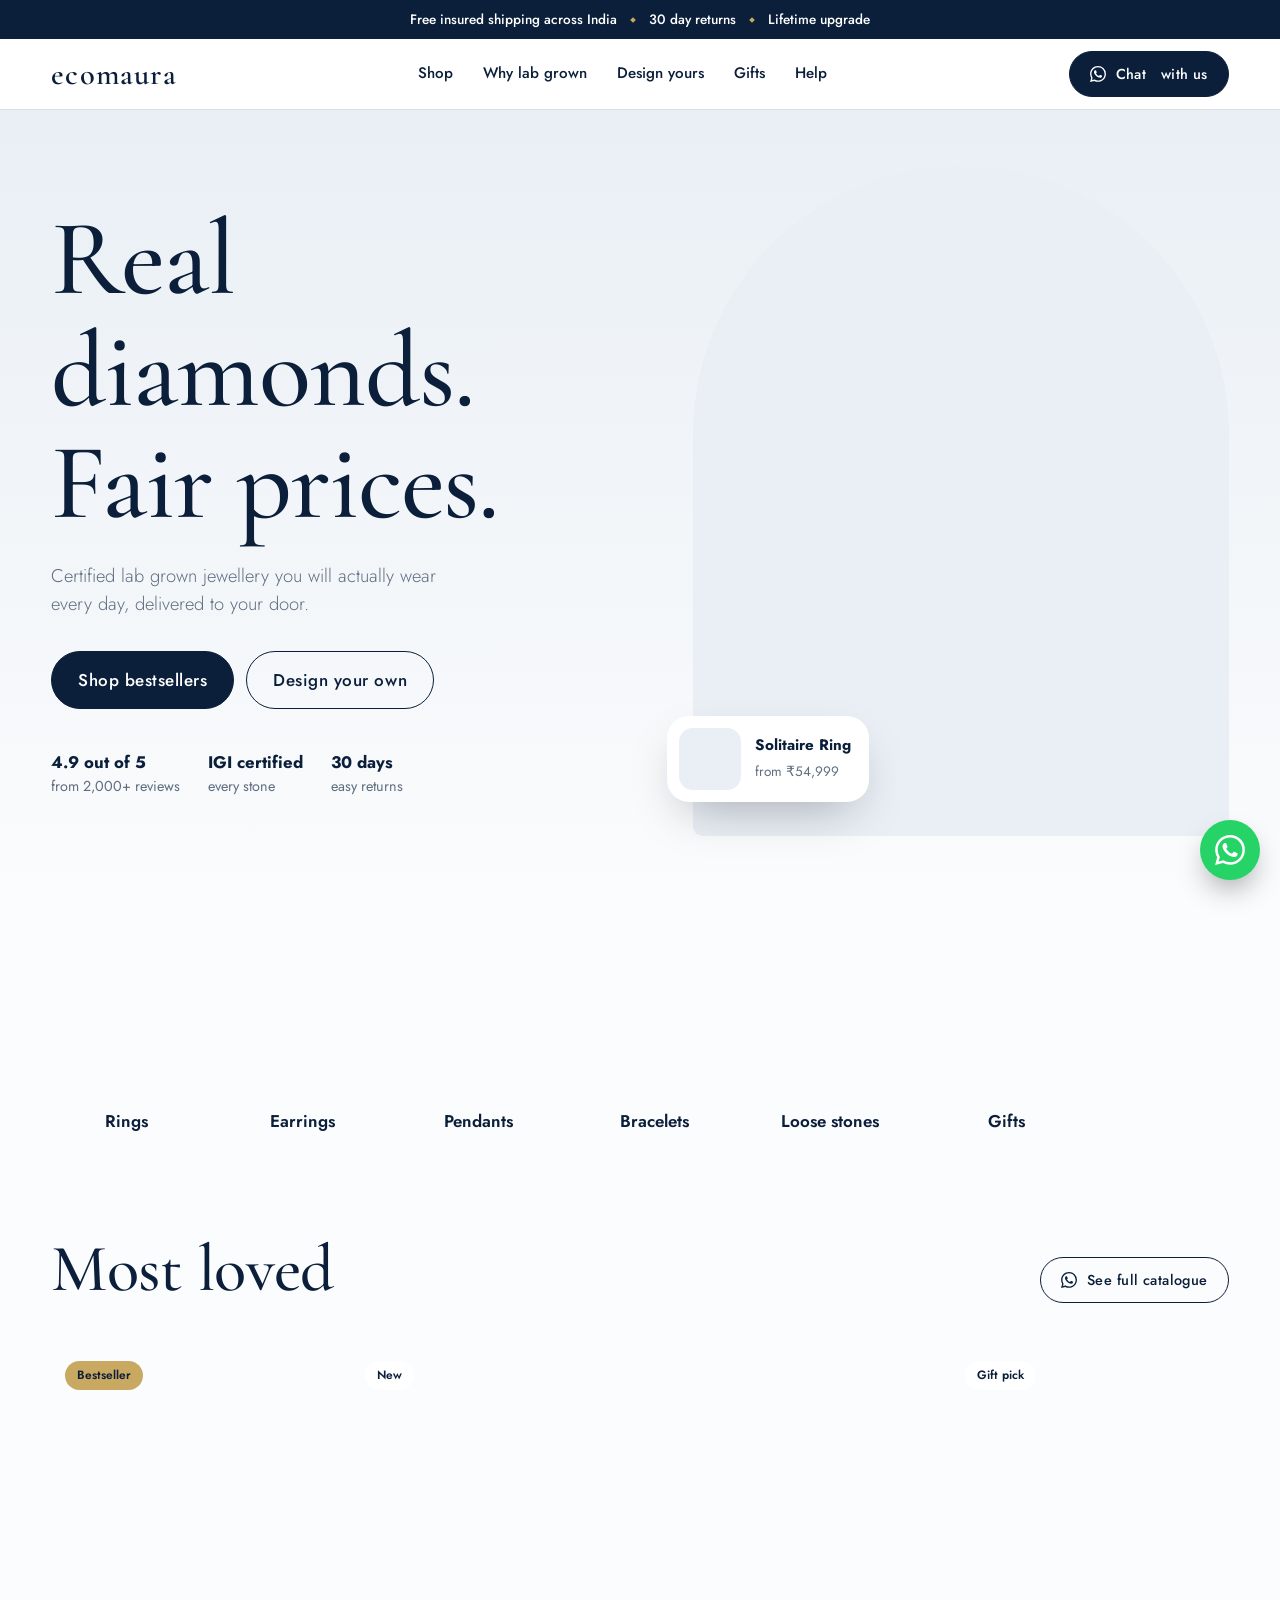
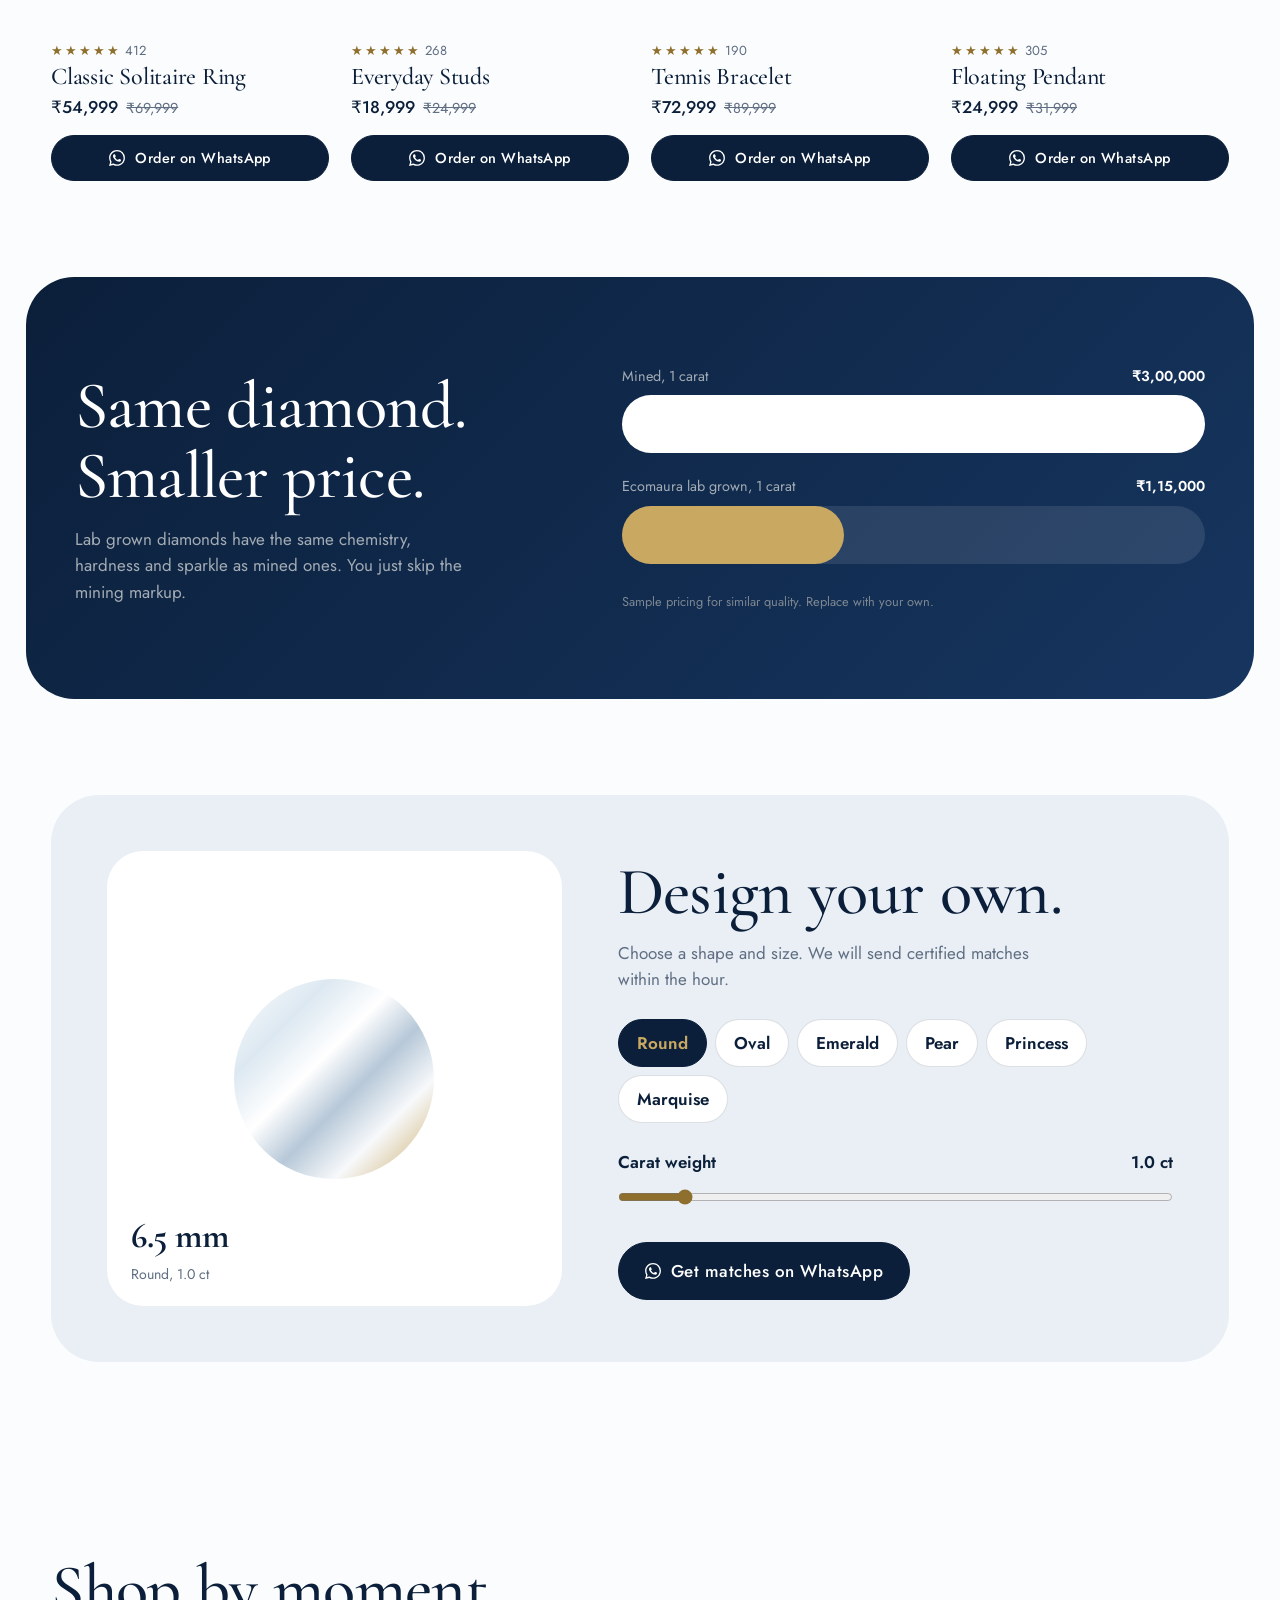
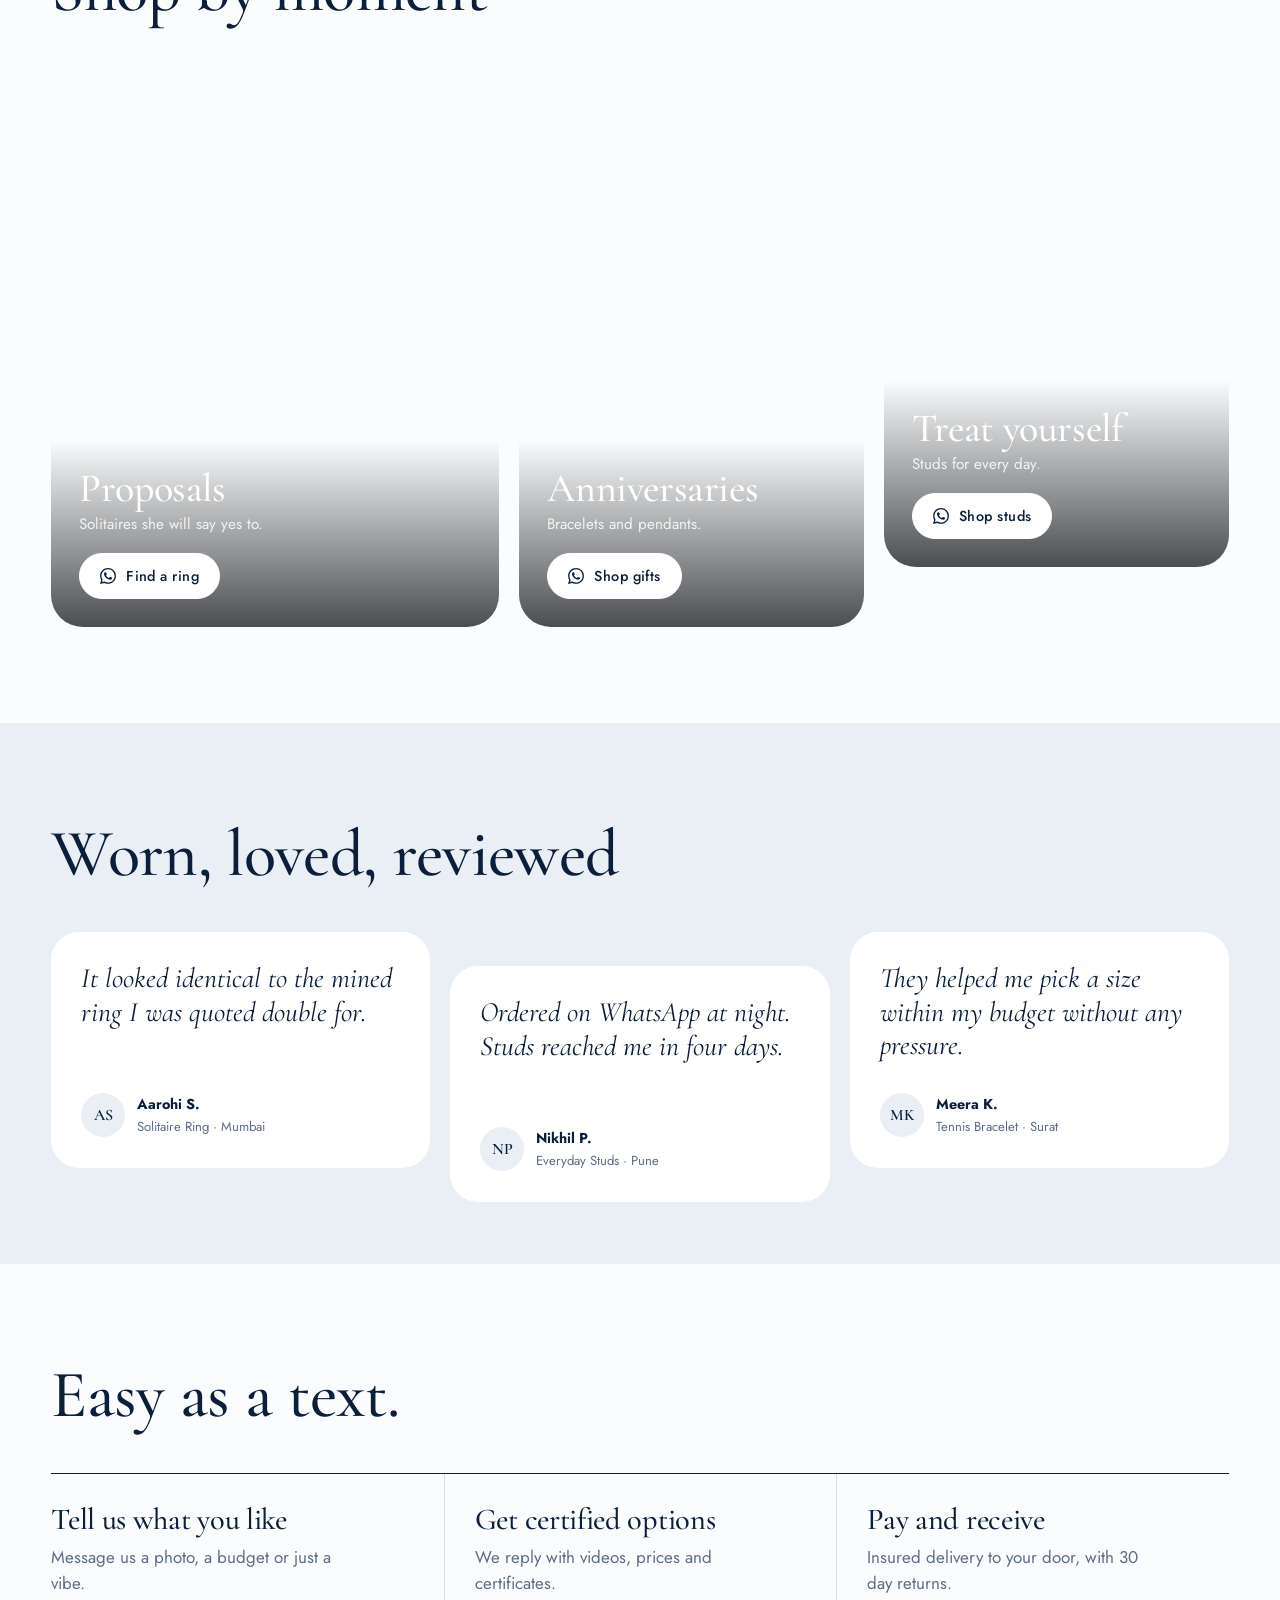
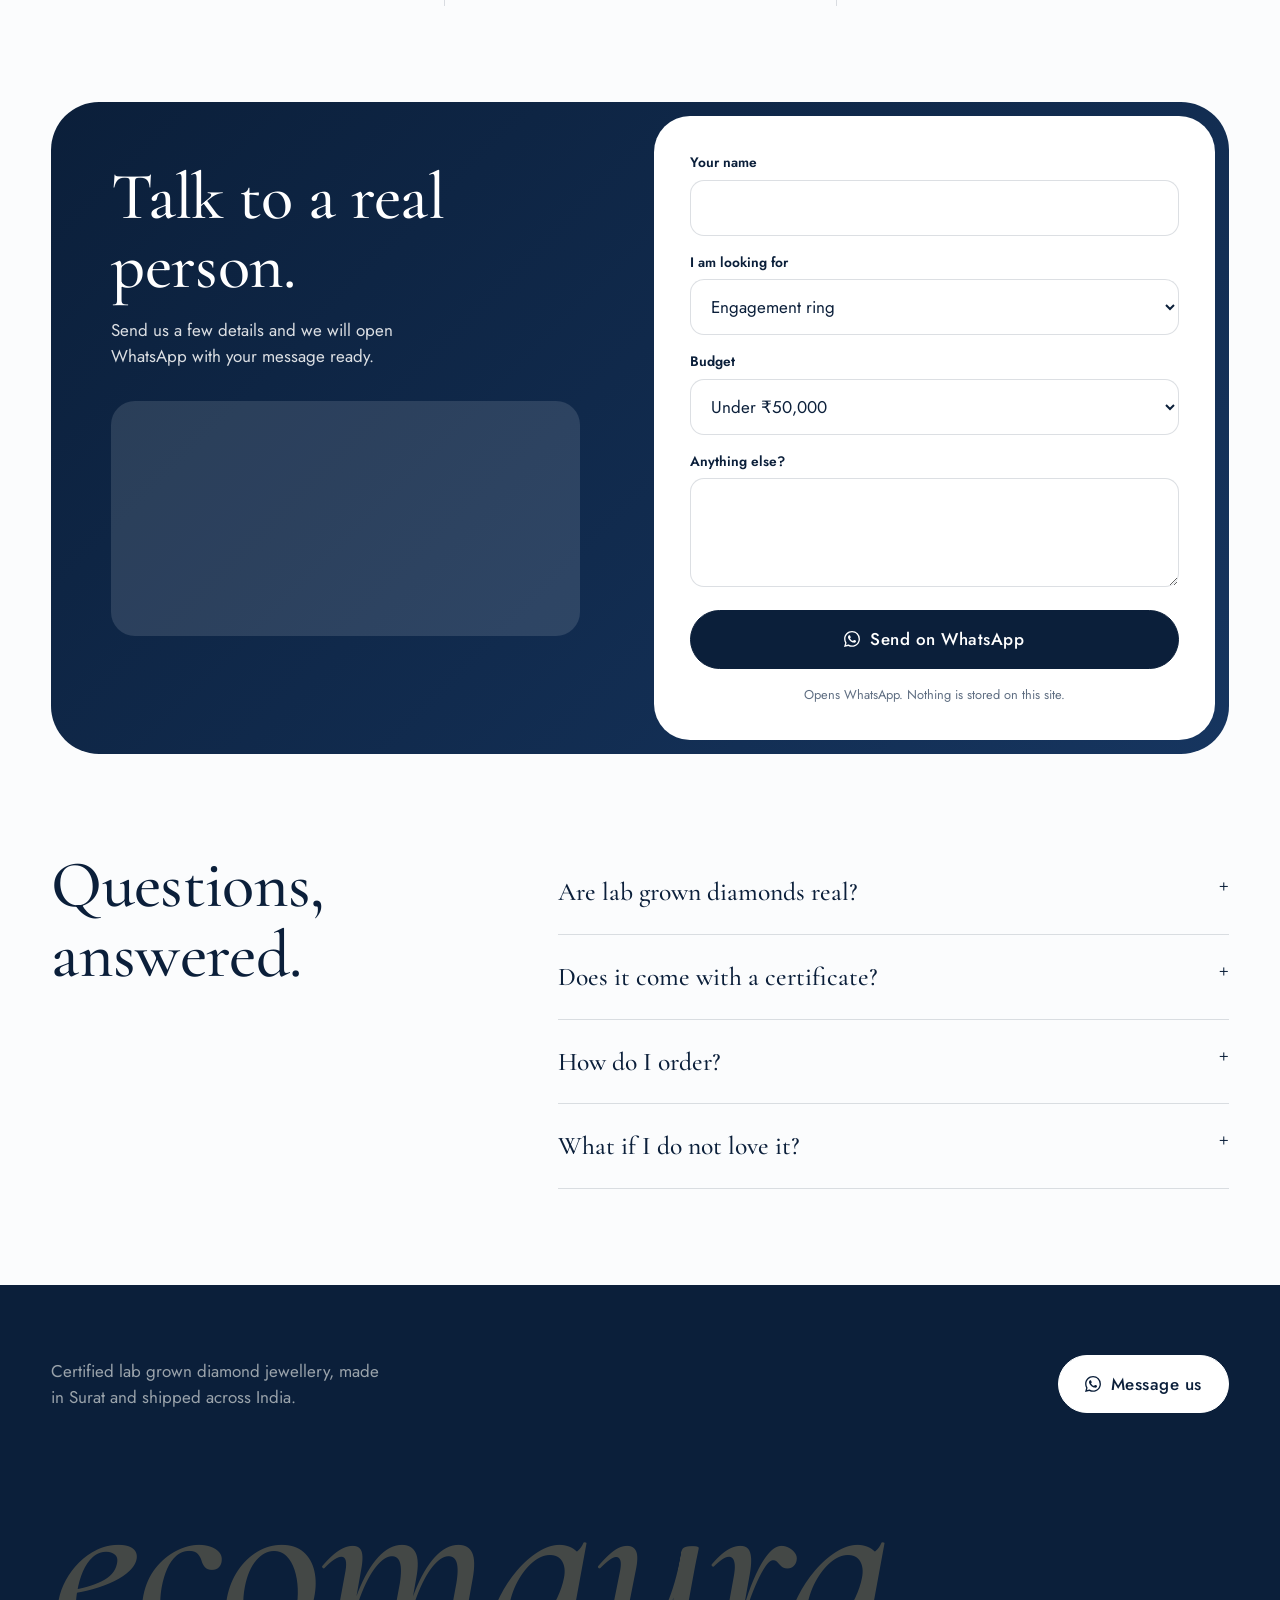
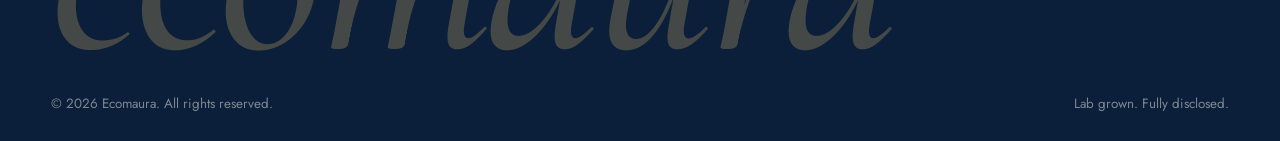
==== commit 6fb61429: "Replace redesigned diamond homepage placeholders with stock photography" ====
--- a/index.html
+++ b/index.html
@@ -311,8 +311,8 @@
       </div>
     </div>
     <div class="arch">
-      <div class="ph">hero image</div>
-      <div class="mini"><div class="ph">img</div><div><b>Solitaire Ring</b><span>from ₹54,999</span></div></div>
+      <div class="ph" style="background-image:url('https://images.unsplash.com/photo-1605100804763-247f67b3557e?auto=format&fit=crop&w=1400&q=85');background-size:cover;background-position:center;background-repeat:no-repeat;"></div>
+      <div class="mini"><div class="ph" style="background-image:url('https://images.unsplash.com/photo-1599643478518-a784e5dc4c8f?auto=format&fit=crop&w=1400&q=85');background-size:cover;background-position:center;background-repeat:no-repeat;"></div><div><b>Solitaire Ring</b><span>from ₹54,999</span></div></div>
     </div>
   </div>
 </header>
@@ -320,12 +320,12 @@
 <section class="cats" id="shop">
   <div class="wrap">
     <div class="catrow">
-      <a class="cat" href="#bestsellers"><div class="ph">image</div>Rings</a>
-      <a class="cat" href="#bestsellers"><div class="ph">image</div>Earrings</a>
-      <a class="cat" href="#bestsellers"><div class="ph">image</div>Pendants</a>
-      <a class="cat" href="#bestsellers"><div class="ph">image</div>Bracelets</a>
-      <a class="cat" href="#studio"><div class="ph">image</div>Loose stones</a>
-      <a class="cat" href="#gifts"><div class="ph">image</div>Gifts</a>
+      <a class="cat" href="#bestsellers"><div class="ph" style="background-image:url('https://images.unsplash.com/photo-1617038220319-276d3cfab638?auto=format&fit=crop&w=1400&q=85');background-size:cover;background-position:center;background-repeat:no-repeat;"></div>Rings</a>
+      <a class="cat" href="#bestsellers"><div class="ph" style="background-image:url('https://images.unsplash.com/photo-1603565816030-6b389eeb23cb?auto=format&fit=crop&w=1400&q=85');background-size:cover;background-position:center;background-repeat:no-repeat;"></div>Earrings</a>
+      <a class="cat" href="#bestsellers"><div class="ph" style="background-image:url('https://images.unsplash.com/photo-1611652022419-a9419f74343d?auto=format&fit=crop&w=1400&q=85');background-size:cover;background-position:center;background-repeat:no-repeat;"></div>Pendants</a>
+      <a class="cat" href="#bestsellers"><div class="ph" style="background-image:url('https://images.unsplash.com/photo-1515562141207-7a88fb7ce338?auto=format&fit=crop&w=1400&q=85');background-size:cover;background-position:center;background-repeat:no-repeat;"></div>Bracelets</a>
+      <a class="cat" href="#studio"><div class="ph" style="background-image:url('https://images.unsplash.com/photo-1602173574767-37ac01994b2a?auto=format&fit=crop&w=1400&q=85');background-size:cover;background-position:center;background-repeat:no-repeat;"></div>Loose stones</a>
+      <a class="cat" href="#gifts"><div class="ph" style="background-image:url('https://images.unsplash.com/photo-1611591437281-460bfbe1220a?auto=format&fit=crop&w=1400&q=85');background-size:cover;background-position:center;background-repeat:no-repeat;"></div>Gifts</a>
     </div>
   </div>
 </section>
@@ -334,10 +334,10 @@
   <div class="wrap">
     <div class="head"><h2>Most loved</h2><a class="btn out sm wa-link" href="#concierge" data-msg="Hi Ecomaura, please share your full catalogue.">See full catalogue</a></div>
     <div class="grid4">
-      <article class="prod"><div class="ph">product image<span class="badge b">Bestseller</span></div><div class="stars"><i>★★★★★</i> 412</div><h3>Classic Solitaire Ring</h3><div class="price">₹54,999<s>₹69,999</s></div><a class="btn sm wa-link" href="#concierge" data-msg="Hi Ecomaura, I want to order the Classic Solitaire Ring (₹54,999).">Order on WhatsApp</a></article>
-      <article class="prod"><div class="ph">product image<span class="badge">New</span></div><div class="stars"><i>★★★★★</i> 268</div><h3>Everyday Studs</h3><div class="price">₹18,999<s>₹24,999</s></div><a class="btn sm wa-link" href="#concierge" data-msg="Hi Ecomaura, I want to order the Everyday Studs (₹18,999).">Order on WhatsApp</a></article>
-      <article class="prod"><div class="ph">product image</div><div class="stars"><i>★★★★★</i> 190</div><h3>Tennis Bracelet</h3><div class="price">₹72,999<s>₹89,999</s></div><a class="btn sm wa-link" href="#concierge" data-msg="Hi Ecomaura, I want to order the Tennis Bracelet (₹72,999).">Order on WhatsApp</a></article>
-      <article class="prod"><div class="ph">product image<span class="badge">Gift pick</span></div><div class="stars"><i>★★★★★</i> 305</div><h3>Floating Pendant</h3><div class="price">₹24,999<s>₹31,999</s></div><a class="btn sm wa-link" href="#concierge" data-msg="Hi Ecomaura, I want to order the Floating Pendant (₹24,999).">Order on WhatsApp</a></article>
+      <article class="prod"><div class="ph" style="background-image:url('https://images.unsplash.com/photo-1605100804763-247f67b3557e?auto=format&fit=crop&w=1400&q=85');background-size:cover;background-position:center;background-repeat:no-repeat;"><span class="badge b">Bestseller</span></div><div class="stars"><i>★★★★★</i> 412</div><h3>Classic Solitaire Ring</h3><div class="price">₹54,999<s>₹69,999</s></div><a class="btn sm wa-link" href="#concierge" data-msg="Hi Ecomaura, I want to order the Classic Solitaire Ring (₹54,999).">Order on WhatsApp</a></article>
+      <article class="prod"><div class="ph" style="background-image:url('https://images.unsplash.com/photo-1602751584552-8ba73aad10e1?auto=format&fit=crop&w=1400&q=85');background-size:cover;background-position:center;background-repeat:no-repeat;"><span class="badge">New</span></div><div class="stars"><i>★★★★★</i> 268</div><h3>Everyday Studs</h3><div class="price">₹18,999<s>₹24,999</s></div><a class="btn sm wa-link" href="#concierge" data-msg="Hi Ecomaura, I want to order the Everyday Studs (₹18,999).">Order on WhatsApp</a></article>
+      <article class="prod"><div class="ph" style="background-image:url('https://images.unsplash.com/photo-1611652022419-a9419f74343d?auto=format&fit=crop&w=1400&q=85');background-size:cover;background-position:center;background-repeat:no-repeat;"></div><div class="stars"><i>★★★★★</i> 190</div><h3>Tennis Bracelet</h3><div class="price">₹72,999<s>₹89,999</s></div><a class="btn sm wa-link" href="#concierge" data-msg="Hi Ecomaura, I want to order the Tennis Bracelet (₹72,999).">Order on WhatsApp</a></article>
+      <article class="prod"><div class="ph" style="background-image:url('https://images.unsplash.com/photo-1599643478518-a784e5dc4c8f?auto=format&fit=crop&w=1400&q=85');background-size:cover;background-position:center;background-repeat:no-repeat;"><span class="badge">Gift pick</span></div><div class="stars"><i>★★★★★</i> 305</div><h3>Floating Pendant</h3><div class="price">₹24,999<s>₹31,999</s></div><a class="btn sm wa-link" href="#concierge" data-msg="Hi Ecomaura, I want to order the Floating Pendant (₹24,999).">Order on WhatsApp</a></article>
     </div>
   </div>
 </section>
@@ -360,7 +360,7 @@
   <div class="wrap">
     <div class="box">
       <div class="stage">
-        <div class="ph" id="gemPh">diamond image</div>
+        <div class="ph" id="gemPh" style="background:linear-gradient(135deg,#fff 0%,#dce8f1 24%,#fff 42%,#b7c8d8 58%,#f7f9fb 75%,#c9a862 100%);"></div>
         <div class="readout"><b id="mm">6.5 mm</b><span id="shapeName">Round, 1.0 ct</span></div>
       </div>
       <div>
@@ -388,9 +388,9 @@
   <div class="wrap">
     <div class="head"><h2>Shop by moment</h2></div>
     <div class="occ">
-      <div class="tile"><div class="ph dk">image</div><div class="t"><h3>Proposals</h3><p>Solitaires she will say yes to.</p><a class="btn wh sm wa-link" href="#concierge" data-msg="Hi Ecomaura, I'm planning a proposal and need engagement ring options.">Find a ring</a></div></div>
-      <div class="tile"><div class="ph dk">image</div><div class="t"><h3>Anniversaries</h3><p>Bracelets and pendants.</p><a class="btn wh sm wa-link" href="#concierge" data-msg="Hi Ecomaura, I'm looking for an anniversary gift.">Shop gifts</a></div></div>
-      <div class="tile"><div class="ph dk">image</div><div class="t"><h3>Treat yourself</h3><p>Studs for every day.</p><a class="btn wh sm wa-link" href="#concierge" data-msg="Hi Ecomaura, I'm looking for everyday diamond jewellery for myself.">Shop studs</a></div></div>
+      <div class="tile"><div class="ph" style="background-image:url('https://images.unsplash.com/photo-1515562141207-7a88fb7ce338?auto=format&fit=crop&w=1400&q=85');background-size:cover;background-position:center;background-repeat:no-repeat;"></div><div class="t"><h3>Proposals</h3><p>Solitaires she will say yes to.</p><a class="btn wh sm wa-link" href="#concierge" data-msg="Hi Ecomaura, I'm planning a proposal and need engagement ring options.">Find a ring</a></div></div>
+      <div class="tile"><div class="ph" style="background-image:url('https://images.unsplash.com/photo-1603565816030-6b389eeb23cb?auto=format&fit=crop&w=1400&q=85');background-size:cover;background-position:center;background-repeat:no-repeat;"></div><div class="t"><h3>Anniversaries</h3><p>Bracelets and pendants.</p><a class="btn wh sm wa-link" href="#concierge" data-msg="Hi Ecomaura, I'm looking for an anniversary gift.">Shop gifts</a></div></div>
+      <div class="tile"><div class="ph" style="background-image:url('https://images.unsplash.com/photo-1617038220319-276d3cfab638?auto=format&fit=crop&w=1400&q=85');background-size:cover;background-position:center;background-repeat:no-repeat;"></div><div class="t"><h3>Treat yourself</h3><p>Studs for every day.</p><a class="btn wh sm wa-link" href="#concierge" data-msg="Hi Ecomaura, I'm looking for everyday diamond jewellery for myself.">Shop studs</a></div></div>
     </div>
   </div>
 </section>
@@ -399,9 +399,9 @@
   <div class="wrap">
     <div class="head"><h2>Worn, loved, reviewed</h2></div>
     <div class="rev">
-      <div class="r"><q>It looked identical to the mined ring I was quoted double for.</q><div class="who"><div class="ph">photo</div><div><b>Aarohi S.</b><span>Solitaire Ring · Mumbai</span></div></div></div>
-      <div class="r"><q>Ordered on WhatsApp at night. Studs reached me in four days.</q><div class="who"><div class="ph">photo</div><div><b>Nikhil P.</b><span>Everyday Studs · Pune</span></div></div></div>
-      <div class="r"><q>They helped me pick a size within my budget without any pressure.</q><div class="who"><div class="ph">photo</div><div><b>Meera K.</b><span>Tennis Bracelet · Surat</span></div></div></div>
+      <div class="r"><q>It looked identical to the mined ring I was quoted double for.</q><div class="who"><div class="ph" style="background:var(--soft);color:var(--ink);font-family:var(--display);font-size:1rem;font-weight:600;">AS</div><div><b>Aarohi S.</b><span>Solitaire Ring · Mumbai</span></div></div></div>
+      <div class="r"><q>Ordered on WhatsApp at night. Studs reached me in four days.</q><div class="who"><div class="ph" style="background:var(--soft);color:var(--ink);font-family:var(--display);font-size:1rem;font-weight:600;">NP</div><div><b>Nikhil P.</b><span>Everyday Studs · Pune</span></div></div></div>
+      <div class="r"><q>They helped me pick a size within my budget without any pressure.</q><div class="who"><div class="ph" style="background:var(--soft);color:var(--ink);font-family:var(--display);font-size:1rem;font-weight:600;">MK</div><div><b>Meera K.</b><span>Tennis Bracelet · Surat</span></div></div></div>
     </div>
   </div>
 </section>
@@ -423,7 +423,7 @@
       <div class="l">
         <h2>Talk to a real person.</h2>
         <p>Send us a few details and we will open WhatsApp with your message ready.</p>
-        <div class="ph">image</div>
+        <div class="ph" style="background-image:url('https://images.unsplash.com/photo-1602173574767-37ac01994b2a?auto=format&fit=crop&w=1400&q=85');background-size:cover;background-position:center;background-repeat:no-repeat;"></div>
       </div>
       <form id="form">
         <div class="f"><label for="name">Your name</label><input id="name" required autocomplete="name"></div>
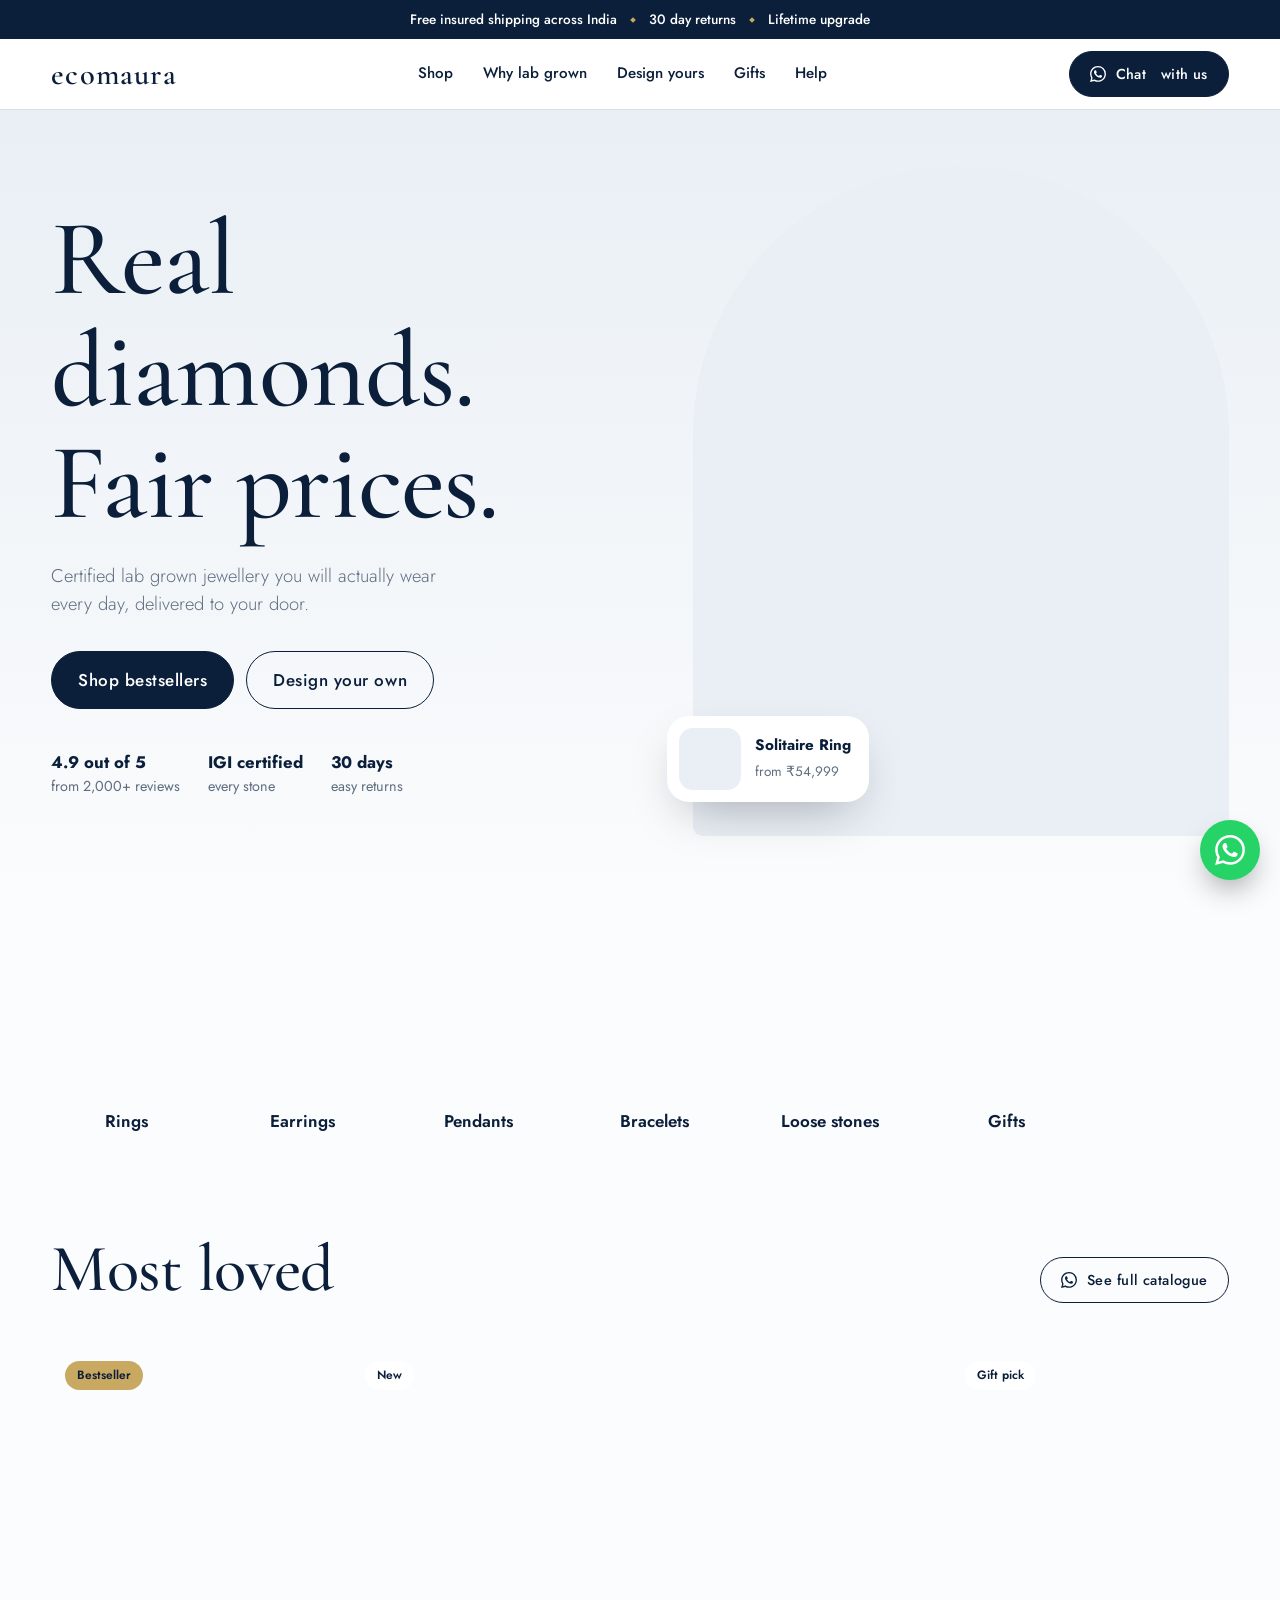
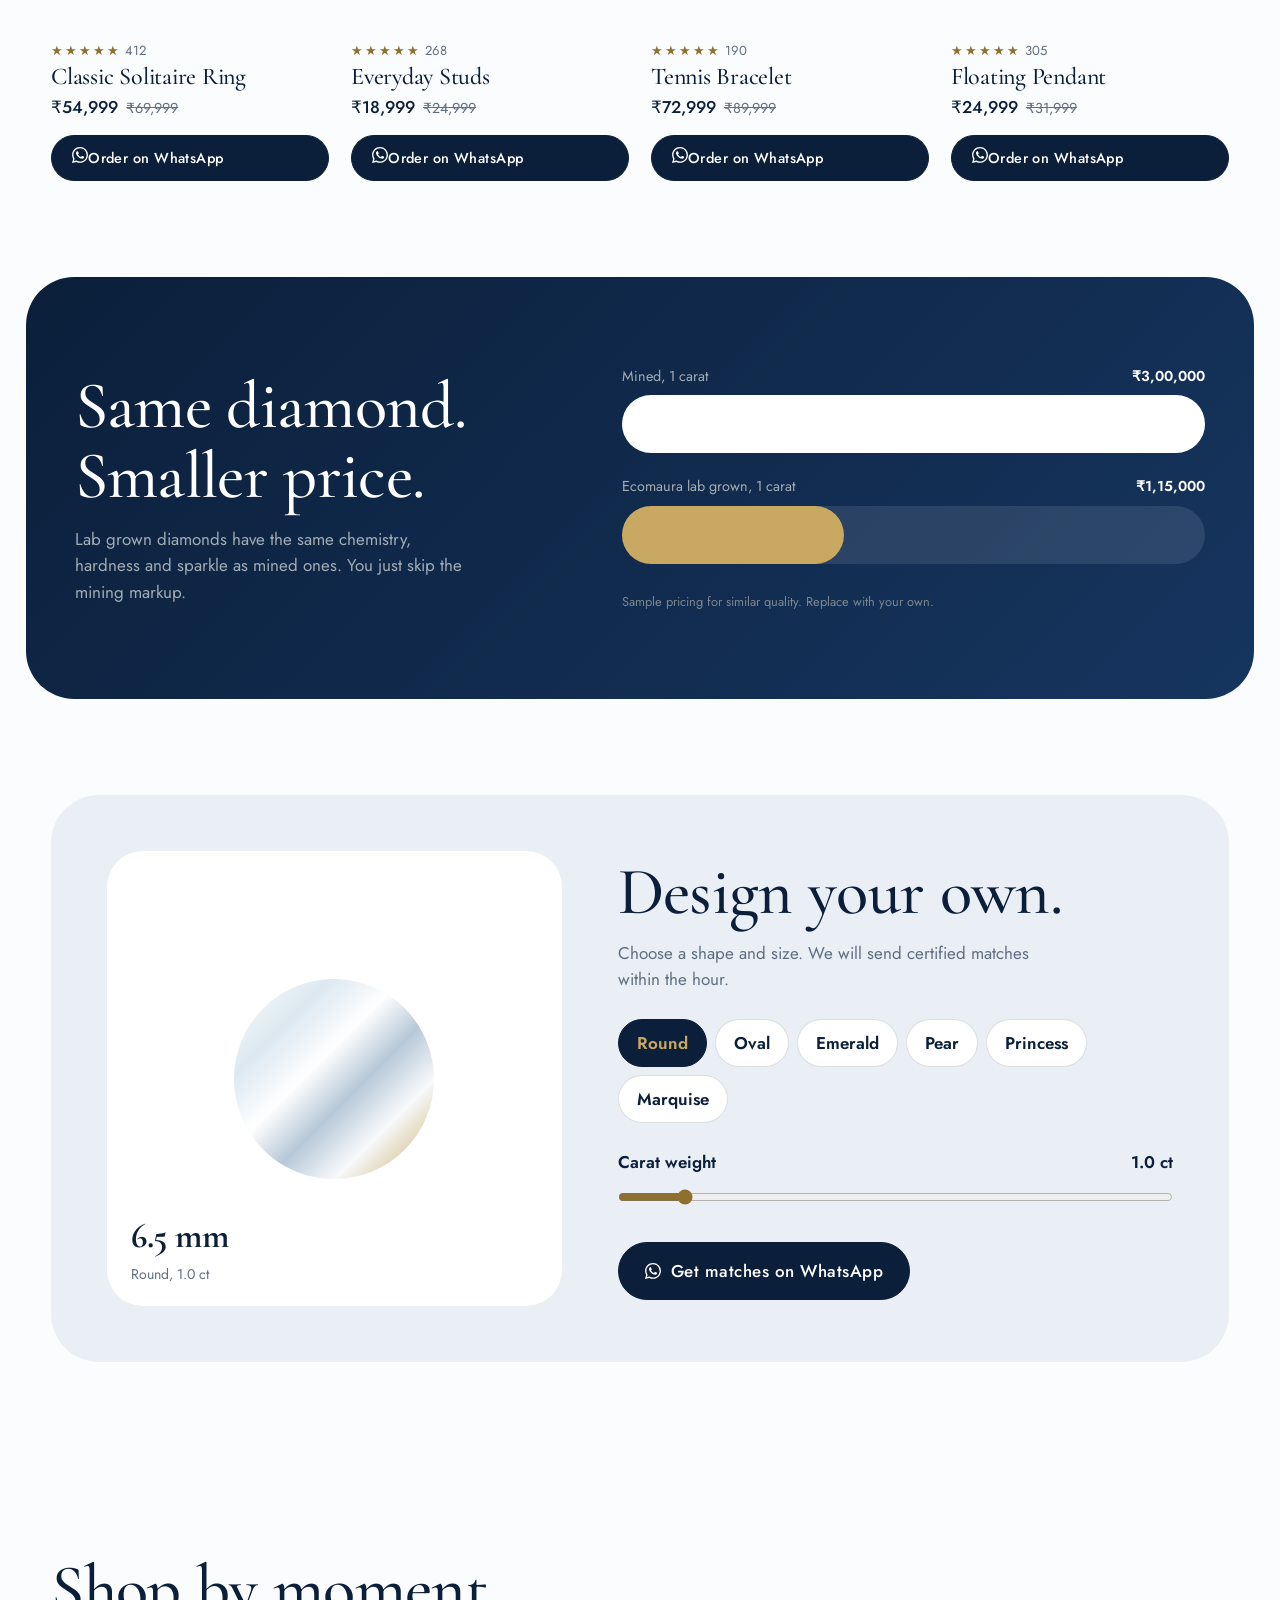
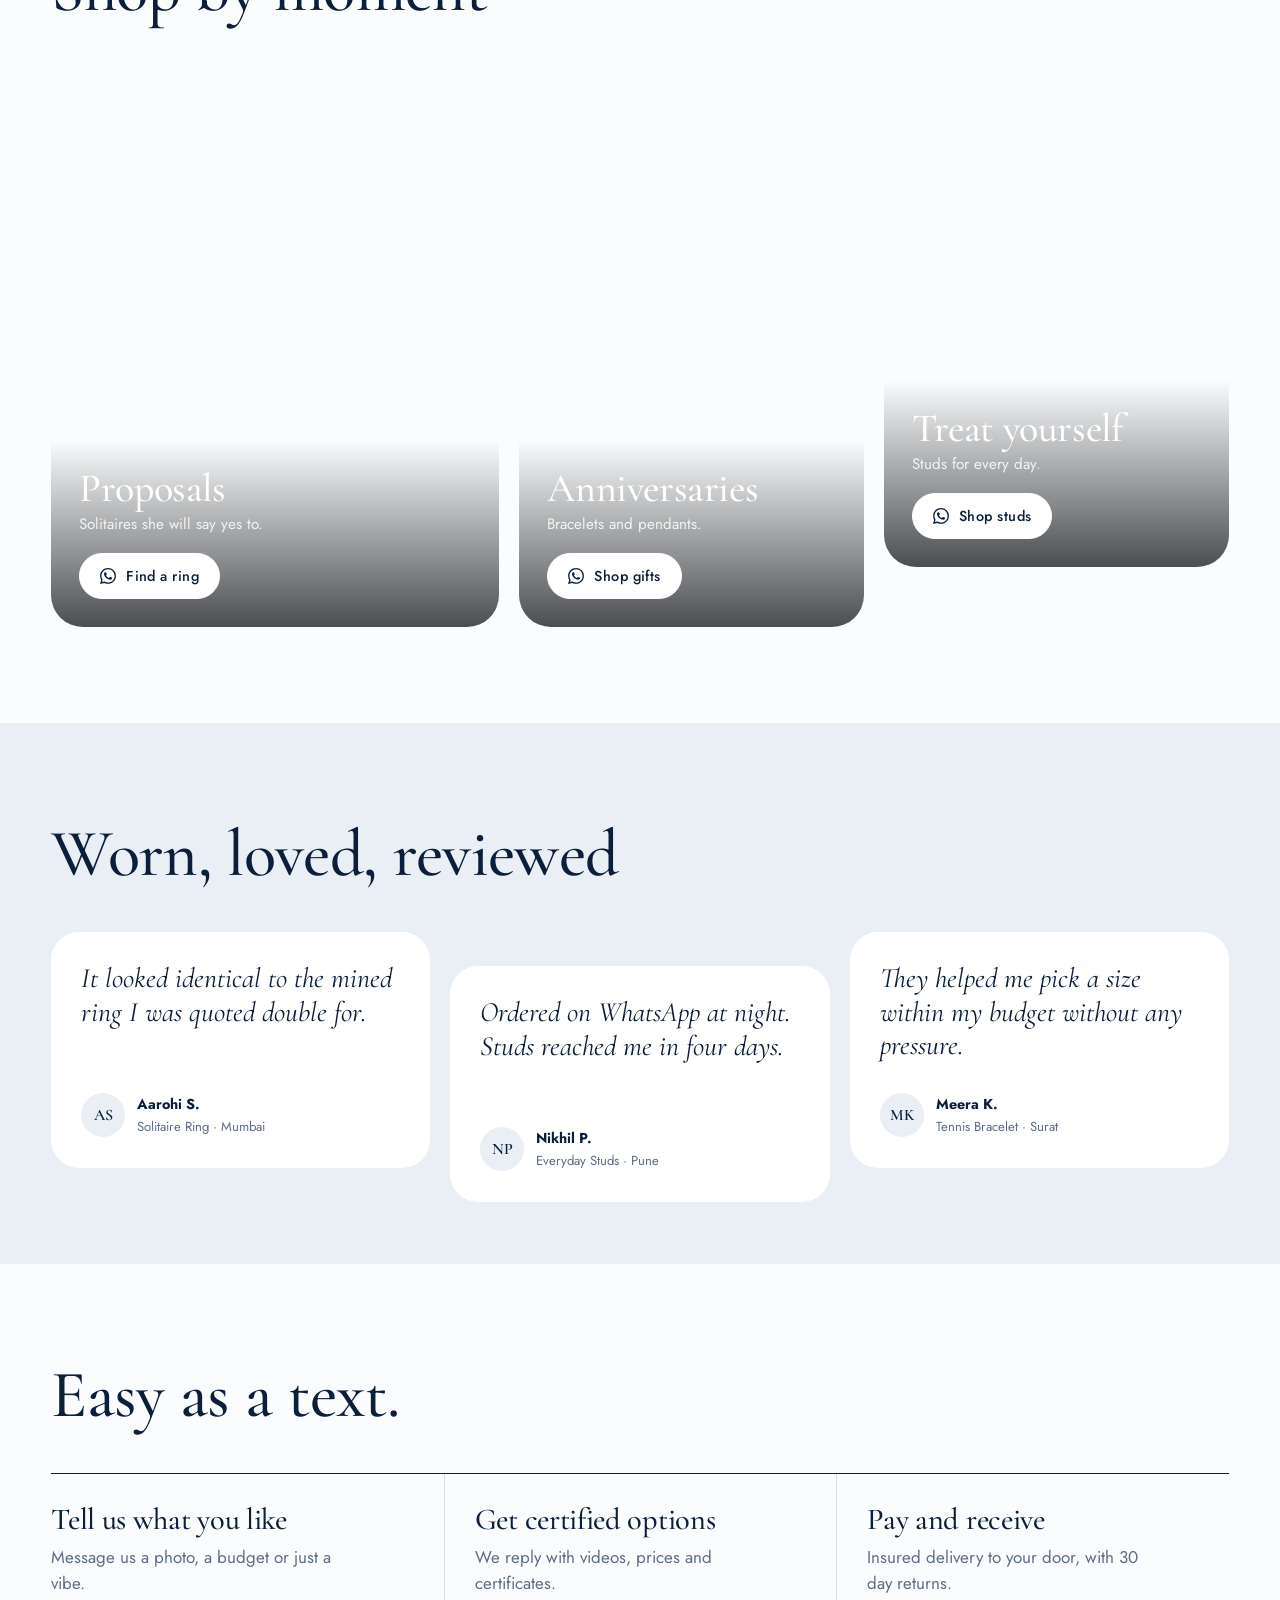
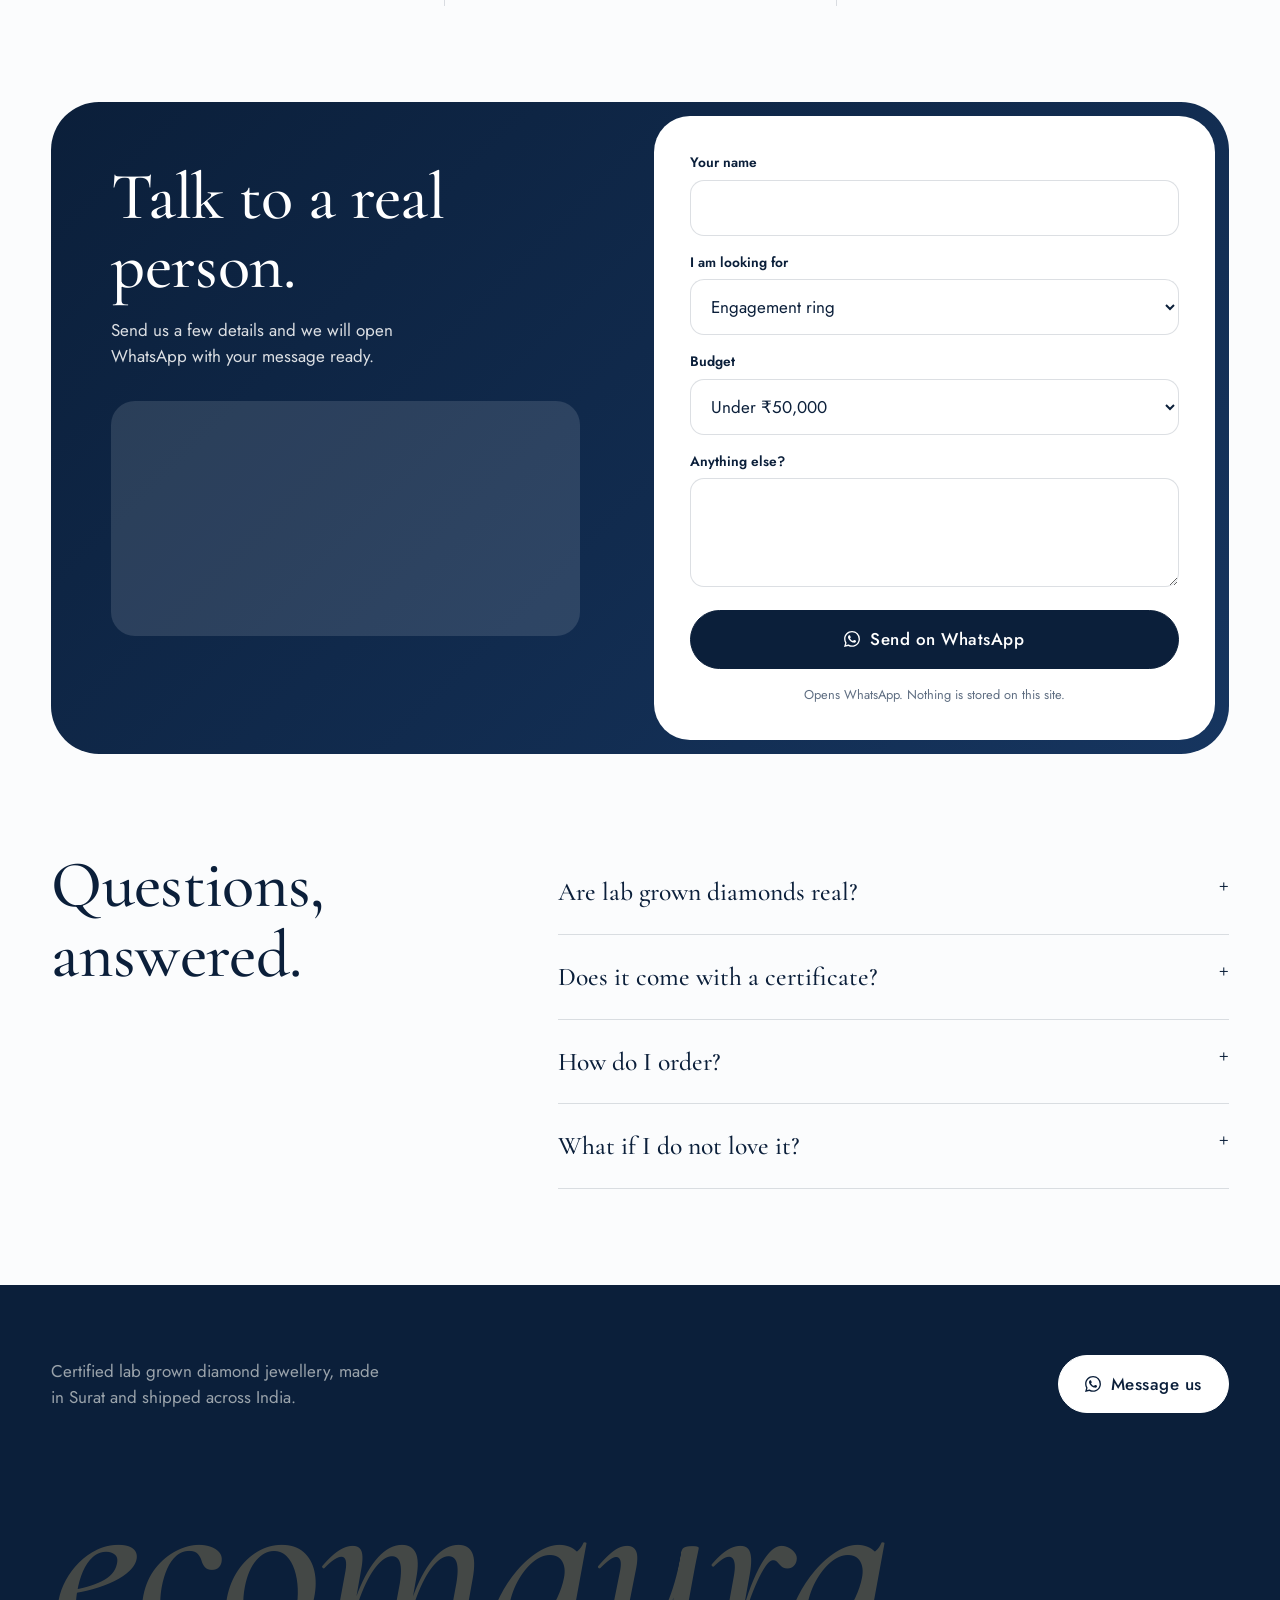
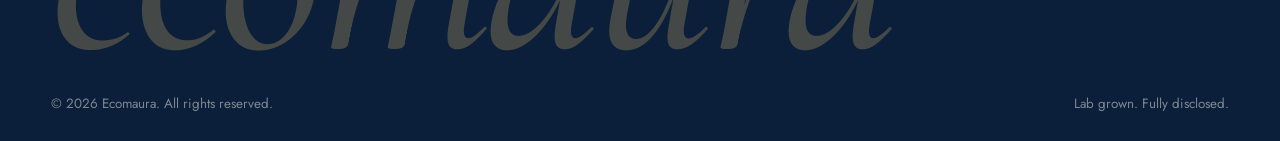
==== commit 0967ec2a: "Add product detail pages, shared css/js (keeps stock photography)" ====
--- a/index.html
+++ b/index.html
@@ -9,270 +9,7 @@
 <link rel="preconnect" href="https://fonts.googleapis.com">
 <link rel="preconnect" href="https://fonts.gstatic.com" crossorigin>
 <link href="https://fonts.googleapis.com/css2?family=Cormorant+Garamond:ital,wght@0,400;0,500;0,600;1,400;1,500&family=Jost:wght@300;400;500&display=swap" rel="stylesheet">
-<style>
-:root{
-  --bg:#FBFCFD; --soft:#E9EFF5; --ink:#0B1F3A; --mute:#5F6E82; --line:rgba(11,31,58,.14);
-  --gold:#C9A862; --golddk:#8F6F2E; --navy2:#16355F;
-  --display:"Cormorant Garamond","Times New Roman",serif;
-  --body:"Jost","Helvetica Neue",Arial,sans-serif;
-}
-*{box-sizing:border-box;margin:0;padding:0}
-html{scroll-behavior:smooth}
-body{font-family:var(--body);background:var(--bg);color:var(--ink);line-height:1.55;font-size:17px;font-weight:400;overflow-x:hidden}
-a{color:inherit;text-decoration:none}
-button,input,select,textarea{font:inherit;color:inherit}
-:focus-visible{outline:3px solid var(--golddk);outline-offset:3px}
-h1,h2,h3{font-family:var(--display);line-height:1.04;letter-spacing:-.01em;font-weight:500}
-.wrap{width:min(1240px,92%);margin:0 auto}
-section{padding:96px 0}
-h2{font-size:clamp(2.5rem,5.2vw,4.3rem);font-weight:500}
-.lede{color:var(--mute);margin-top:14px;max-width:44ch}
-.head{display:flex;justify-content:space-between;align-items:end;gap:20px;flex-wrap:wrap;margin-bottom:44px}
-
-.ph{background:repeating-linear-gradient(135deg,rgba(16,19,23,.04) 0 14px,rgba(16,19,23,.08) 14px 28px);display:grid;place-items:center;color:var(--mute);font-size:.78rem;font-weight:600;text-align:center}
-.ph.dk{background:repeating-linear-gradient(135deg,rgba(255,255,255,.05) 0 14px,rgba(255,255,255,.1) 14px 28px);color:#9aa3ab}
-
-.btn{display:inline-flex;align-items:center;justify-content:center;gap:10px;padding:15px 26px;border-radius:999px;font-weight:500;letter-spacing:.03em;border:1.5px solid var(--ink);background:var(--ink);color:#fff;cursor:pointer;transition:transform .2s,background .2s,color .2s}
-.btn:hover{background:var(--gold);border-color:var(--gold);color:var(--ink)}
-.btn:active{transform:scale(.97)}
-.btn.out{background:transparent;color:var(--ink)}
-.btn.out:hover{background:var(--ink);border-color:var(--ink);color:#fff}
-.btn.wh{background:#fff;color:var(--ink);border-color:#fff}
-.btn.wh:hover{background:var(--soft);border-color:var(--soft)}
-.btn.sm{padding:11px 20px;font-size:.9rem}
-.wa-ico{width:18px;height:18px;fill:currentColor;flex:none}
-
-/* announcement + nav */
-.ann{background:var(--ink);color:#fff;text-align:center;font-size:.85rem;padding:9px 12px;font-weight:500}
-nav{position:sticky;top:0;z-index:50;background:rgba(255,255,255,.9);backdrop-filter:blur(14px);border-bottom:1px solid var(--line)}
-nav .wrap{display:flex;align-items:center;justify-content:space-between;height:70px}
-.logo{font-family:var(--display);font-weight:600;font-size:1.9rem;letter-spacing:.04em}
-nav ul{display:flex;gap:30px;list-style:none;font-weight:500;font-size:.95rem}
-nav ul a:hover{color:var(--golddk)}
-@media(max-width:820px){nav ul{display:none}}
-
-/* hero */
-.hero{padding:56px 0 80px;background:linear-gradient(180deg,var(--soft),var(--bg))}
-.hero .wrap{display:grid;grid-template-columns:1.05fr .95fr;gap:50px;align-items:center}
-.hero h1{font-size:clamp(3.6rem,8.4vw,7.4rem);font-weight:500}
-.hero p{margin:22px 0 32px;color:var(--mute);font-size:1.15rem;font-weight:300;max-width:36ch}
-.hero .cta{display:flex;gap:12px;flex-wrap:wrap}
-.proof{display:flex;gap:28px;margin-top:40px;flex-wrap:wrap;font-size:.9rem;color:var(--mute)}
-.proof b{display:block;color:var(--ink);font-size:1.05rem}
-.arch{position:relative}
-.arch .ph{aspect-ratio:4/5;border-radius:999px 999px 36px 36px;background-color:var(--soft)}
-.mini{position:absolute;left:-26px;bottom:34px;background:#fff;border-radius:22px;padding:12px 18px 12px 12px;display:flex;gap:14px;align-items:center;box-shadow:0 20px 50px -18px rgba(16,19,23,.35)}
-.mini .ph{width:62px;height:62px;border-radius:14px;aspect-ratio:auto;font-size:.65rem}
-.mini b{display:block;font-size:.95rem}
-.mini span{color:var(--mute);font-size:.85rem}
-@media(max-width:860px){.hero .wrap{grid-template-columns:1fr}.arch{max-width:420px;margin:0 auto}.mini{left:0}}
-
-/* categories */
-.cats{padding:30px 0 70px}
-.catrow{display:flex;gap:26px;overflow-x:auto;padding-bottom:10px;scrollbar-width:none}
-.catrow::-webkit-scrollbar{display:none}
-.cat{flex:none;width:150px;text-align:center;font-weight:600}
-.cat .ph{width:150px;height:150px;border-radius:50%;margin-bottom:12px;transition:transform .3s}
-.cat:hover .ph{transform:scale(1.06)}
-
-/* bestsellers */
-.grid4{display:grid;grid-template-columns:repeat(4,1fr);gap:22px}
-.prod .ph{aspect-ratio:1;border-radius:24px;position:relative;margin-bottom:16px}
-.badge{position:absolute;top:14px;left:14px;background:#fff;color:var(--ink);font-size:.75rem;font-weight:600;padding:5px 12px;border-radius:999px}
-.badge.b{background:var(--gold);color:var(--ink)}
-.stars{font-size:.82rem;color:var(--mute);margin-bottom:4px}
-.stars i{font-style:normal;color:var(--golddk);letter-spacing:2px}
-.prod h3{font-size:1.5rem;font-weight:500}
-.price{margin:4px 0 14px;font-weight:500}
-.price s{color:var(--mute);font-weight:400;margin-left:8px;font-size:.9rem}
-.prod .btn{width:100%}
-@media(max-width:980px){.grid4{grid-template-columns:1fr 1fr}}
-
-/* price compare (dark) */
-.compare{background:linear-gradient(135deg,var(--ink),var(--navy2));color:#fff;border-radius:48px;margin:0 2%;padding:88px 0}
-.compare .cols{display:grid;grid-template-columns:.9fr 1.1fr;gap:70px;align-items:center}
-.compare p{color:#a3acb4;margin-top:16px;max-width:40ch}
-.bars{display:grid;gap:22px}
-.bar small{display:flex;justify-content:space-between;font-size:.9rem;margin-bottom:8px;color:#a3acb4}
-.bar small b{color:#fff;font-weight:600}
-.bar div{height:58px;border-radius:999px;background:rgba(255,255,255,.1)}
-.bar div i{display:block;height:100%;border-radius:999px;background:#fff;width:100%}
-.bar.lab div i{width:38%;background:var(--gold)}
-.note{font-size:.8rem;color:#7d8791;margin-top:6px}
-@media(max-width:860px){.compare .cols{grid-template-columns:1fr;gap:40px}}
-
-/* studio */
-.studio .box{background:var(--soft);border-radius:48px;padding:56px;display:grid;grid-template-columns:.9fr 1.1fr;gap:56px;align-items:center}
-.stage{aspect-ratio:1;background:#fff;border-radius:36px;display:grid;place-items:center;position:relative}
-.stage .ph{width:56%;aspect-ratio:1;background-color:var(--soft);transition:all .5s cubic-bezier(.7,0,.2,1)}
-.readout{position:absolute;left:24px;bottom:20px;font-size:.88rem;color:var(--mute)}
-.readout b{display:block;font-family:var(--display);font-size:2.2rem;color:var(--ink)}
-.shapes{display:flex;flex-wrap:wrap;gap:8px;margin:26px 0}
-.shapes button{padding:10px 18px;border-radius:999px;border:1.5px solid var(--line);background:#fff;cursor:pointer;font-weight:600;transition:.2s}
-.shapes button[aria-pressed=true]{background:var(--ink);color:var(--gold);border-color:var(--ink)}
-.range label{display:flex;justify-content:space-between;font-weight:600;margin-bottom:10px}
-input[type=range]{width:100%;accent-color:var(--golddk)}
-.range{margin-bottom:30px}
-@media(max-width:900px){.studio .box{grid-template-columns:1fr;padding:30px 22px}}
-
-/* occasions */
-.occ{display:grid;grid-template-columns:1.3fr 1fr 1fr;gap:20px;height:560px}
-.tile{position:relative;border-radius:32px;overflow:hidden;color:#fff;display:flex;align-items:flex-end}
-.tile .ph{position:absolute;inset:0;border-radius:0}
-.tile div.t{position:relative;padding:28px;width:100%;background:linear-gradient(transparent,rgba(16,19,23,.75))}
-.tile h3{font-size:2.5rem;font-weight:500}
-.tile p{font-size:.95rem;opacity:.85;margin:4px 0 16px}
-.occ .tile:nth-child(2){margin-top:60px}
-.occ .tile:nth-child(3){margin-bottom:60px}
-@media(max-width:860px){.occ{grid-template-columns:1fr;height:auto}.tile{height:340px}.occ .tile:nth-child(n){margin:0}}
-
-/* reviews */
-.reviews{background:var(--soft)}
-.rev{display:grid;grid-template-columns:repeat(3,1fr);gap:20px}
-.r{background:#fff;border-radius:28px;padding:30px;display:flex;flex-direction:column;justify-content:space-between;gap:30px}
-.r:nth-child(2){transform:translateY(34px)}
-.r q{font-family:var(--display);font-style:italic;font-size:1.75rem;line-height:1.2;quotes:none}
-.who{display:flex;gap:12px;align-items:center;font-size:.9rem}
-.who .ph{width:44px;height:44px;border-radius:50%;flex:none;font-size:.55rem}
-.who b{display:block}
-.who span{color:var(--mute);font-size:.82rem}
-@media(max-width:900px){.rev{grid-template-columns:1fr}.r:nth-child(2){transform:none}}
-
-/* how */
-.how{display:grid;grid-template-columns:repeat(3,1fr);gap:0;border-top:1.5px solid var(--ink)}
-.how div{padding:30px 30px 10px 0}
-.how div+div{padding-left:30px;border-left:1px solid var(--line)}
-.how h3{font-size:1.9rem;font-weight:500;margin-bottom:8px}
-.how p{color:var(--mute);max-width:30ch}
-@media(max-width:800px){.how{grid-template-columns:1fr}.how div+div{border-left:0;border-top:1px solid var(--line);padding-left:0}}
-
-/* concierge */
-.con{padding:0 0 96px}
-.con .box{background:linear-gradient(135deg,var(--ink),var(--navy2));color:#fff;border-radius:48px;display:grid;grid-template-columns:1fr 1fr;overflow:hidden}
-.con .l{padding:60px}
-.con .l p{margin-top:16px;opacity:.85;max-width:34ch}
-.con .l .ph{margin-top:32px;aspect-ratio:16/8;border-radius:24px;background:rgba(255,255,255,.12);color:rgba(255,255,255,.7)}
-form{background:#fff;color:var(--ink);margin:14px;border-radius:36px;padding:36px;display:grid;gap:16px;align-content:center}
-.f label{font-weight:600;font-size:.86rem;display:block;margin-bottom:6px}
-.f input,.f select,.f textarea{width:100%;padding:14px 16px;border-radius:14px;border:1.5px solid var(--line);background:#fff}
-.f input:focus,.f select:focus,.f textarea:focus{border-color:var(--golddk);outline:none}
-.hint{font-size:.8rem;color:var(--mute);text-align:center}
-@media(max-width:860px){.con .box{grid-template-columns:1fr}.con .l{padding:40px 26px 10px}}
-
-/* faq */
-.faq .cols{display:grid;grid-template-columns:.8fr 1.2fr;gap:60px}
-details{border-bottom:1px solid var(--line);padding:22px 0}
-summary{cursor:pointer;font-family:var(--display);font-size:1.6rem;font-weight:500;list-style:none;display:flex;justify-content:space-between;gap:20px}
-summary::-webkit-details-marker{display:none}
-summary::after{content:"+";font-size:1.5rem;line-height:1;transition:transform .3s}
-details[open] summary::after{transform:rotate(45deg)}
-details p{margin-top:10px;color:var(--mute);max-width:56ch}
-@media(max-width:860px){.faq .cols{grid-template-columns:1fr;gap:30px}}
-
-/* footer */
-footer{background:var(--ink);color:#fff;padding:70px 0 26px;overflow:hidden}
-footer .top{display:flex;justify-content:space-between;gap:30px;flex-wrap:wrap;align-items:center}
-footer .top p{color:#9aa3ab;max-width:34ch}
-.big{font-family:var(--display);font-weight:500;font-style:italic;font-size:clamp(4rem,20vw,18rem);letter-spacing:-.02em;line-height:.8;margin-top:50px;color:var(--gold);opacity:.3;white-space:nowrap}
-.legal{display:flex;justify-content:space-between;margin-top:26px;font-size:.84rem;color:#7d8791;flex-wrap:wrap;gap:10px}
-
-.fab{position:fixed;right:20px;bottom:20px;z-index:60;width:60px;height:60px;border-radius:50%;background:#25D366;display:grid;place-items:center;box-shadow:0 14px 30px -8px rgba(0,0,0,.4);transition:transform .2s}
-.fab:hover{transform:scale(1.08)}
-.fab svg{width:30px;height:30px;fill:#fff}
-@media(prefers-reduced-motion:reduce){*{transition:none!important}html{scroll-behavior:auto}}
-
-/* shared additions */
-.ann{display:flex;justify-content:center;gap:0;flex-wrap:wrap}
-.ann span+span::before{content:"";display:inline-block;width:4px;height:4px;background:var(--gold);transform:rotate(45deg);margin:0 14px 2px}
-nav .right{display:flex;align-items:center;gap:10px}
-.menu{display:none;width:40px;height:40px;border-radius:50%;border:1.5px solid var(--line);background:transparent;cursor:pointer;flex-direction:column;justify-content:center;align-items:center;gap:5px}
-.menu span{width:16px;height:1.5px;background:var(--ink);transition:transform .3s}
-nav.open .menu span:first-child{transform:translateY(3.2px) rotate(45deg)}
-nav.open .menu span:last-child{transform:translateY(-3.2px) rotate(-45deg)}
-.btn .wa-ico{width:16px;height:16px}
-
-/* mobile */
-@media(max-width:820px){
-  .menu{display:flex}
-  nav.open ul{display:flex;flex-direction:column;gap:0;position:absolute;top:100%;left:0;right:0;background:var(--bg);padding:8px 4% 18px;border-bottom:1px solid var(--line);box-shadow:0 30px 40px -30px rgba(11,31,58,.4)}
-  nav.open ul a{display:block;padding:14px 0;font-family:var(--display);font-size:1.7rem;border-bottom:1px solid var(--line)}
-}
-@media(max-width:700px){
-  body{font-size:16px}
-  section{padding:60px 0}
-  .wrap{width:90%}
-  h2{font-size:2.35rem}
-  .head{margin-bottom:28px}
-  .ann{font-size:.72rem;padding:8px 10px;letter-spacing:.02em}
-  .ann span:nth-child(n+2){display:none}
-  nav .wrap{height:60px}
-  .logo{font-size:1.6rem}
-  nav .lg{display:none}
-  .btn{padding:10px 20px;font-size:.88rem;border-width:1px}
-  .btn.sm{padding:8px 16px;font-size:.82rem}
-  .btn .wa-ico{width:14px;height:14px}
-
-  .hero{padding:30px 0 50px}
-  .hero .wrap{gap:34px}
-  .hero h1{font-size:3.3rem;line-height:1}
-  .hero p{font-size:1.02rem;margin:16px 0 24px}
-  .hero .cta{gap:10px}
-  .hero .cta .btn{flex:1;padding:11px 10px}
-  .proof{display:grid;grid-template-columns:repeat(3,1fr);gap:10px;margin-top:28px;font-size:.74rem;line-height:1.3}
-  .proof b{font-size:.84rem}
-  .arch{max-width:340px}
-  .mini{left:-6px;bottom:20px;padding:8px 14px 8px 8px;gap:10px;border-radius:18px}
-  .mini .ph{width:48px;height:48px;border-radius:12px}
-  .mini b{font-size:.84rem}.mini span{font-size:.76rem}
-
-  .cats{padding:0 0 40px}
-  .catrow{gap:16px;margin:0 -5%;padding:0 5% 6px}
-  .cat{width:96px;font-size:.84rem}
-  .cat .ph{width:96px;height:96px;margin-bottom:8px}
-
-  .grid4,.occ,.rev{display:flex;overflow-x:auto;scroll-snap-type:x mandatory;gap:14px;margin:0 -5%;padding:0 5% 8px;scrollbar-width:none;height:auto}
-  .grid4::-webkit-scrollbar,.occ::-webkit-scrollbar,.rev::-webkit-scrollbar{display:none}
-  .grid4>*{flex:0 0 68%;scroll-snap-align:start}
-  .prod .ph{border-radius:20px;margin-bottom:12px}
-  .prod h3{font-size:1.35rem}
-  .prod .btn{width:auto}
-  .occ>.tile{flex:0 0 78%;height:400px;scroll-snap-align:start;border-radius:26px}
-  .occ .tile:nth-child(n){margin:0}
-  .tile h3{font-size:2.1rem}
-  .tile div.t{padding:22px}
-  .rev>.r{flex:0 0 84%;scroll-snap-align:start;border-radius:24px;padding:24px;gap:22px}
-  .r:nth-child(2){transform:none}
-  .r q{font-size:1.5rem}
-
-  .compare{margin:0 3%;border-radius:30px;padding:56px 0}
-  .compare .cols{gap:30px}
-  .bar div{height:40px}
-  .studio .box{padding:24px 18px;border-radius:30px;gap:28px}
-  .stage{border-radius:26px}
-  .readout{left:16px;bottom:14px}.readout b{font-size:1.7rem}
-  .shapes{gap:6px;margin:20px 0}
-  .shapes button{padding:8px 14px;font-size:.84rem}
-  .studio .btn{width:100%}
-
-  .how div{padding:22px 0 6px}
-  .how h3{font-size:1.6rem}
-
-  .con{padding-bottom:60px}
-  .con .box{border-radius:30px}
-  .con .l{padding:34px 22px 6px}
-  form{margin:10px;padding:22px;border-radius:24px;gap:14px}
-  .f input,.f select,.f textarea{font-size:16px;padding:12px 14px}
-  form .btn{width:100%}
-
-  summary{font-size:1.35rem}
-  details{padding:18px 0}
-  footer{padding:50px 0 24px}
-  footer .top{flex-direction:column;align-items:flex-start}
-  .legal{flex-direction:column;gap:4px}
-  .fab{width:52px;height:52px;right:14px;bottom:calc(14px + env(safe-area-inset-bottom))}
-  .fab svg{width:26px;height:26px}
-}
-</style>
+<link rel="stylesheet" href="css/style.css">
 </head>
 <body>
 
@@ -334,10 +71,10 @@
   <div class="wrap">
     <div class="head"><h2>Most loved</h2><a class="btn out sm wa-link" href="#concierge" data-msg="Hi Ecomaura, please share your full catalogue.">See full catalogue</a></div>
     <div class="grid4">
-      <article class="prod"><div class="ph" style="background-image:url('https://images.unsplash.com/photo-1605100804763-247f67b3557e?auto=format&fit=crop&w=1400&q=85');background-size:cover;background-position:center;background-repeat:no-repeat;"><span class="badge b">Bestseller</span></div><div class="stars"><i>★★★★★</i> 412</div><h3>Classic Solitaire Ring</h3><div class="price">₹54,999<s>₹69,999</s></div><a class="btn sm wa-link" href="#concierge" data-msg="Hi Ecomaura, I want to order the Classic Solitaire Ring (₹54,999).">Order on WhatsApp</a></article>
-      <article class="prod"><div class="ph" style="background-image:url('https://images.unsplash.com/photo-1602751584552-8ba73aad10e1?auto=format&fit=crop&w=1400&q=85');background-size:cover;background-position:center;background-repeat:no-repeat;"><span class="badge">New</span></div><div class="stars"><i>★★★★★</i> 268</div><h3>Everyday Studs</h3><div class="price">₹18,999<s>₹24,999</s></div><a class="btn sm wa-link" href="#concierge" data-msg="Hi Ecomaura, I want to order the Everyday Studs (₹18,999).">Order on WhatsApp</a></article>
-      <article class="prod"><div class="ph" style="background-image:url('https://images.unsplash.com/photo-1611652022419-a9419f74343d?auto=format&fit=crop&w=1400&q=85');background-size:cover;background-position:center;background-repeat:no-repeat;"></div><div class="stars"><i>★★★★★</i> 190</div><h3>Tennis Bracelet</h3><div class="price">₹72,999<s>₹89,999</s></div><a class="btn sm wa-link" href="#concierge" data-msg="Hi Ecomaura, I want to order the Tennis Bracelet (₹72,999).">Order on WhatsApp</a></article>
-      <article class="prod"><div class="ph" style="background-image:url('https://images.unsplash.com/photo-1599643478518-a784e5dc4c8f?auto=format&fit=crop&w=1400&q=85');background-size:cover;background-position:center;background-repeat:no-repeat;"><span class="badge">Gift pick</span></div><div class="stars"><i>★★★★★</i> 305</div><h3>Floating Pendant</h3><div class="price">₹24,999<s>₹31,999</s></div><a class="btn sm wa-link" href="#concierge" data-msg="Hi Ecomaura, I want to order the Floating Pendant (₹24,999).">Order on WhatsApp</a></article>
+      <article class="prod"><a href="product.html?id=solitaire" aria-label="View product"><div class="ph" style="background-image:url('https://images.unsplash.com/photo-1605100804763-247f67b3557e?auto=format&fit=crop&w=1400&q=85');background-size:cover;background-position:center;background-repeat:no-repeat;"><span class="badge b">Bestseller</span></div></a><div class="stars"><i>★★★★★</i> 412</div><a href="product.html?id=solitaire"><h3>Classic Solitaire Ring</h3></a><div class="price">₹54,999<s>₹69,999</s></div><a class="btn sm wa-link" href="#concierge" data-msg="Hi Ecomaura, I want to order the Classic Solitaire Ring (₹54,999).">Order on WhatsApp</a></article>
+      <article class="prod"><a href="product.html?id=studs" aria-label="View product"><div class="ph" style="background-image:url('https://images.unsplash.com/photo-1602751584552-8ba73aad10e1?auto=format&fit=crop&w=1400&q=85');background-size:cover;background-position:center;background-repeat:no-repeat;"><span class="badge">New</span></div></a><div class="stars"><i>★★★★★</i> 268</div><a href="product.html?id=studs"><h3>Everyday Studs</h3></a><div class="price">₹18,999<s>₹24,999</s></div><a class="btn sm wa-link" href="#concierge" data-msg="Hi Ecomaura, I want to order the Everyday Studs (₹18,999).">Order on WhatsApp</a></article>
+      <article class="prod"><a href="product.html?id=tennis" aria-label="View product"><div class="ph" style="background-image:url('https://images.unsplash.com/photo-1611652022419-a9419f74343d?auto=format&fit=crop&w=1400&q=85');background-size:cover;background-position:center;background-repeat:no-repeat;"></div></a><div class="stars"><i>★★★★★</i> 190</div><a href="product.html?id=tennis"><h3>Tennis Bracelet</h3></a><div class="price">₹72,999<s>₹89,999</s></div><a class="btn sm wa-link" href="#concierge" data-msg="Hi Ecomaura, I want to order the Tennis Bracelet (₹72,999).">Order on WhatsApp</a></article>
+      <article class="prod"><a href="product.html?id=pendant" aria-label="View product"><div class="ph" style="background-image:url('https://images.unsplash.com/photo-1599643478518-a784e5dc4c8f?auto=format&fit=crop&w=1400&q=85');background-size:cover;background-position:center;background-repeat:no-repeat;"><span class="badge">Gift pick</span></div></a><div class="stars"><i>★★★★★</i> 305</div><a href="product.html?id=pendant"><h3>Floating Pendant</h3></a><div class="price">₹24,999<s>₹31,999</s></div><a class="btn sm wa-link" href="#concierge" data-msg="Hi Ecomaura, I want to order the Floating Pendant (₹24,999).">Order on WhatsApp</a></article>
     </div>
   </div>
 </section>
@@ -378,7 +115,7 @@
           <label for="ct"><span>Carat weight</span><span id="ctOut">1.0 ct</span></label>
           <input type="range" id="ct" min="0.5" max="5" step="0.1" value="1">
         </div>
-        <a class="btn" id="studioWa" href="#" target="_blank" rel="noopener">Get matches on WhatsApp</a>
+        <a class="btn wa-btn" id="studioWa" href="#" target="_blank" rel="noopener">Get matches on WhatsApp</a>
       </div>
     </div>
   </div>
@@ -432,7 +169,7 @@
         <div class="f"><label for="budget">Budget</label>
           <select id="budget"><option>Under ₹50,000</option><option>₹50,000 to ₹1,50,000</option><option>₹1,50,000 to ₹3,00,000</option><option>₹3,00,000+</option></select></div>
         <div class="f"><label for="note">Anything else?</label><textarea id="note" rows="3"></textarea></div>
-        <button class="btn" type="submit">Send on WhatsApp</button>
+        <button class="btn wa-btn" type="submit">Send on WhatsApp</button>
         <p class="hint">Opens WhatsApp. Nothing is stored on this site.</p>
       </form>
     </div>
@@ -465,18 +202,8 @@
 <a class="fab wa-link" href="#concierge" data-msg="Hi Ecomaura, I'd like to know more about your jewellery." aria-label="Chat on WhatsApp"><svg viewBox="0 0 24 24" aria-hidden="true"><path d="M17.472 14.382c-.297-.149-1.758-.867-2.03-.967-.273-.099-.471-.148-.67.15-.197.297-.767.966-.94 1.164-.173.199-.347.223-.644.075-.297-.15-1.255-.463-2.39-1.475-.883-.788-1.48-1.761-1.653-2.059-.173-.297-.018-.458.13-.606.134-.133.298-.347.446-.52.149-.174.198-.298.298-.497.099-.198.05-.371-.025-.52-.075-.149-.669-1.612-.916-2.207-.242-.579-.487-.5-.669-.51-.173-.008-.371-.01-.57-.01-.198 0-.52.074-.792.372-.272.297-1.04 1.016-1.04 2.479 0 1.462 1.065 2.875 1.213 3.074.149.198 2.096 3.2 5.077 4.487.709.306 1.262.489 1.694.625.712.227 1.36.195 1.871.118.571-.085 1.758-.719 2.006-1.413.248-.694.248-1.289.173-1.413-.074-.124-.272-.198-.57-.347m-5.421 7.403h-.004a9.87 9.87 0 01-5.031-1.378l-.361-.214-3.741.982.998-3.648-.235-.374a9.86 9.86 0 01-1.51-5.26c.001-5.45 4.436-9.884 9.888-9.884 2.64 0 5.122 1.03 6.988 2.898a9.825 9.825 0 012.893 6.994c-.003 5.45-4.437 9.884-9.885 9.884m8.413-18.297A11.815 11.815 0 0012.05 0C5.495 0 .16 5.335.157 11.892c0 2.096.547 4.142 1.588 5.945L.057 24l6.305-1.654a11.882 11.882 0 005.683 1.448h.005c6.554 0 11.890-5.335 11.893-11.893a11.821 11.821 0 00-3.48-8.413Z"/></svg>
 </a>
 
+<script src="js/app.js"></script>
 <script>
-/* Set your WhatsApp number: country code + number, digits only */
-const WA_NUMBER = "919999999999";
-const wa = t => "https://wa.me/" + WA_NUMBER + "?text=" + encodeURIComponent(t);
-
-document.querySelectorAll(".wa-link").forEach(a=>{
-  a.addEventListener("click",e=>{
-    const m=a.dataset.msg; if(!m) return;
-    e.preventDefault(); window.open(wa(m),"_blank","noopener");
-  });
-});
-
 const shapes={
   round:{n:"Round",r:"50%",c:"none",ar:1,k:1},
   oval:{n:"Oval",r:"50%",c:"none",ar:.72,k:1.18},
@@ -508,14 +235,6 @@
   window.open(wa("Hi Ecomaura, I'm "+g("name")+". I'm looking for: "+g("type")+". Budget: "+g("budget")+"."+(g("note")?" Notes: "+g("note"):"")),"_blank","noopener");
 });
 
-/* WhatsApp icon on every WhatsApp button */
-const WA_ICON='<svg class="wa-ico" viewBox="0 0 24 24" aria-hidden="true"><path d="M17.472 14.382c-.297-.149-1.758-.867-2.03-.967-.273-.099-.471-.148-.67.15-.197.297-.767.966-.94 1.164-.173.199-.347.223-.644.075-.297-.15-1.255-.463-2.39-1.475-.883-.788-1.48-1.761-1.653-2.059-.173-.297-.018-.458.13-.606.134-.133.298-.347.446-.52.149-.174.198-.298.298-.497.099-.198.05-.371-.025-.52-.075-.149-.669-1.612-.916-2.207-.242-.579-.487-.5-.669-.51-.173-.008-.371-.01-.57-.01-.198 0-.52.074-.792.372-.272.297-1.04 1.016-1.04 2.479 0 1.462 1.065 2.875 1.213 3.074.149.198 2.096 3.2 5.077 4.487.709.306 1.262.489 1.694.625.712.227 1.36.195 1.871.118.571-.085 1.758-.719 2.006-1.413.248-.694.248-1.289.173-1.413-.074-.124-.272-.198-.57-.347m-5.421 7.403h-.004a9.87 9.87 0 01-5.031-1.378l-.361-.214-3.741.982.998-3.648-.235-.374a9.86 9.86 0 01-1.51-5.26c.001-5.45 4.436-9.884 9.888-9.884 2.64 0 5.122 1.03 6.988 2.898a9.825 9.825 0 012.893 6.994c-.003 5.45-4.437 9.884-9.885 9.884m8.413-18.297A11.815 11.815 0 0012.05 0C5.495 0 .16 5.335.157 11.892c0 2.096.547 4.142 1.588 5.945L.057 24l6.305-1.654a11.882 11.882 0 005.683 1.448h.005c6.554 0 11.890-5.335 11.893-11.893a11.821 11.821 0 00-3.48-8.413Z"/></svg>';
-document.querySelectorAll(".btn.wa-link,#studioWa,form .btn").forEach(b=>{if(!b.querySelector("svg"))b.insertAdjacentHTML("afterbegin",WA_ICON)});
-
-/* mobile menu */
-const navEl=document.querySelector("nav"),mb=document.querySelector(".menu");
-mb.addEventListener("click",()=>{const o=navEl.classList.toggle("open");mb.setAttribute("aria-expanded",o)});
-navEl.querySelectorAll("ul a").forEach(a=>a.addEventListener("click",()=>{navEl.classList.remove("open");mb.setAttribute("aria-expanded","false")}));
 </script>
 </body>
 </html>
--- a/css/style.css
+++ b/css/style.css
@@ -0,0 +1,263 @@
+:root{
+  --bg:#FBFCFD; --soft:#E9EFF5; --ink:#0B1F3A; --mute:#5F6E82; --line:rgba(11,31,58,.14);
+  --gold:#C9A862; --golddk:#8F6F2E; --navy2:#16355F;
+  --display:"Cormorant Garamond","Times New Roman",serif;
+  --body:"Jost","Helvetica Neue",Arial,sans-serif;
+}
+*{box-sizing:border-box;margin:0;padding:0}
+html{scroll-behavior:smooth}
+body{font-family:var(--body);background:var(--bg);color:var(--ink);line-height:1.55;font-size:17px;font-weight:400;overflow-x:hidden}
+a{color:inherit;text-decoration:none}
+button,input,select,textarea{font:inherit;color:inherit}
+:focus-visible{outline:3px solid var(--golddk);outline-offset:3px}
+h1,h2,h3{font-family:var(--display);line-height:1.04;letter-spacing:-.01em;font-weight:500}
+.wrap{width:min(1240px,92%);margin:0 auto}
+section{padding:96px 0}
+h2{font-size:clamp(2.5rem,5.2vw,4.3rem);font-weight:500}
+.lede{color:var(--mute);margin-top:14px;max-width:44ch}
+.head{display:flex;justify-content:space-between;align-items:end;gap:20px;flex-wrap:wrap;margin-bottom:44px}
+
+.ph{background:repeating-linear-gradient(135deg,rgba(16,19,23,.04) 0 14px,rgba(16,19,23,.08) 14px 28px);display:grid;place-items:center;color:var(--mute);font-size:.78rem;font-weight:600;text-align:center}
+.ph.dk{background:repeating-linear-gradient(135deg,rgba(255,255,255,.05) 0 14px,rgba(255,255,255,.1) 14px 28px);color:#9aa3ab}
+
+.btn{display:inline-flex;align-items:center;justify-content:center;gap:10px;padding:15px 26px;border-radius:999px;font-weight:500;letter-spacing:.03em;border:1.5px solid var(--ink);background:var(--ink);color:#fff;cursor:pointer;transition:transform .2s,background .2s,color .2s}
+.btn:hover{background:var(--gold);border-color:var(--gold);color:var(--ink)}
+.btn:active{transform:scale(.97)}
+.btn.out{background:transparent;color:var(--ink)}
+.btn.out:hover{background:var(--ink);border-color:var(--ink);color:#fff}
+.btn.wh{background:#fff;color:var(--ink);border-color:#fff}
+.btn.wh:hover{background:var(--soft);border-color:var(--soft)}
+.btn.sm{padding:11px 20px;font-size:.9rem}
+.wa-ico{width:18px;height:18px;fill:currentColor;flex:none}
+
+/* announcement + nav */
+.ann{background:var(--ink);color:#fff;text-align:center;font-size:.85rem;padding:9px 12px;font-weight:500}
+nav{position:sticky;top:0;z-index:50;background:rgba(255,255,255,.9);backdrop-filter:blur(14px);border-bottom:1px solid var(--line)}
+nav .wrap{display:flex;align-items:center;justify-content:space-between;height:70px}
+.logo{font-family:var(--display);font-weight:600;font-size:1.9rem;letter-spacing:.04em}
+nav ul{display:flex;gap:30px;list-style:none;font-weight:500;font-size:.95rem}
+nav ul a:hover{color:var(--golddk)}
+@media(max-width:820px){nav ul{display:none}}
+
+/* hero */
+.hero{padding:56px 0 80px;background:linear-gradient(180deg,var(--soft),var(--bg))}
+.hero .wrap{display:grid;grid-template-columns:1.05fr .95fr;gap:50px;align-items:center}
+.hero h1{font-size:clamp(3.6rem,8.4vw,7.4rem);font-weight:500}
+.hero p{margin:22px 0 32px;color:var(--mute);font-size:1.15rem;font-weight:300;max-width:36ch}
+.hero .cta{display:flex;gap:12px;flex-wrap:wrap}
+.proof{display:flex;gap:28px;margin-top:40px;flex-wrap:wrap;font-size:.9rem;color:var(--mute)}
+.proof b{display:block;color:var(--ink);font-size:1.05rem}
+.arch{position:relative}
+.arch .ph{aspect-ratio:4/5;border-radius:999px 999px 36px 36px;background-color:var(--soft)}
+.mini{position:absolute;left:-26px;bottom:34px;background:#fff;border-radius:22px;padding:12px 18px 12px 12px;display:flex;gap:14px;align-items:center;box-shadow:0 20px 50px -18px rgba(16,19,23,.35)}
+.mini .ph{width:62px;height:62px;border-radius:14px;aspect-ratio:auto;font-size:.65rem}
+.mini b{display:block;font-size:.95rem}
+.mini span{color:var(--mute);font-size:.85rem}
+@media(max-width:860px){.hero .wrap{grid-template-columns:1fr}.arch{max-width:420px;margin:0 auto}.mini{left:0}}
+
+/* categories */
+.cats{padding:30px 0 70px}
+.catrow{display:flex;gap:26px;overflow-x:auto;padding-bottom:10px;scrollbar-width:none}
+.catrow::-webkit-scrollbar{display:none}
+.cat{flex:none;width:150px;text-align:center;font-weight:600}
+.cat .ph{width:150px;height:150px;border-radius:50%;margin-bottom:12px;transition:transform .3s}
+.cat:hover .ph{transform:scale(1.06)}
+
+/* bestsellers */
+.grid4{display:grid;grid-template-columns:repeat(4,1fr);gap:22px}
+.prod .ph{aspect-ratio:1;border-radius:24px;position:relative;margin-bottom:16px}
+.badge{position:absolute;top:14px;left:14px;background:#fff;color:var(--ink);font-size:.75rem;font-weight:600;padding:5px 12px;border-radius:999px}
+.badge.b{background:var(--gold);color:var(--ink)}
+.stars{font-size:.82rem;color:var(--mute);margin-bottom:4px}
+.stars i{font-style:normal;color:var(--golddk);letter-spacing:2px}
+.prod h3{font-size:1.5rem;font-weight:500}
+.price{margin:4px 0 14px;font-weight:500}
+.price s{color:var(--mute);font-weight:400;margin-left:8px;font-size:.9rem}
+.prod .btn{width:100%}
+@media(max-width:980px){.grid4{grid-template-columns:1fr 1fr}}
+
+/* price compare (dark) */
+.compare{background:linear-gradient(135deg,var(--ink),var(--navy2));color:#fff;border-radius:48px;margin:0 2%;padding:88px 0}
+.compare .cols{display:grid;grid-template-columns:.9fr 1.1fr;gap:70px;align-items:center}
+.compare p{color:#a3acb4;margin-top:16px;max-width:40ch}
+.bars{display:grid;gap:22px}
+.bar small{display:flex;justify-content:space-between;font-size:.9rem;margin-bottom:8px;color:#a3acb4}
+.bar small b{color:#fff;font-weight:600}
+.bar div{height:58px;border-radius:999px;background:rgba(255,255,255,.1)}
+.bar div i{display:block;height:100%;border-radius:999px;background:#fff;width:100%}
+.bar.lab div i{width:38%;background:var(--gold)}
+.note{font-size:.8rem;color:#7d8791;margin-top:6px}
+@media(max-width:860px){.compare .cols{grid-template-columns:1fr;gap:40px}}
+
+/* studio */
+.studio .box{background:var(--soft);border-radius:48px;padding:56px;display:grid;grid-template-columns:.9fr 1.1fr;gap:56px;align-items:center}
+.stage{aspect-ratio:1;background:#fff;border-radius:36px;display:grid;place-items:center;position:relative}
+.stage .ph{width:56%;aspect-ratio:1;background-color:var(--soft);transition:all .5s cubic-bezier(.7,0,.2,1)}
+.readout{position:absolute;left:24px;bottom:20px;font-size:.88rem;color:var(--mute)}
+.readout b{display:block;font-family:var(--display);font-size:2.2rem;color:var(--ink)}
+.shapes{display:flex;flex-wrap:wrap;gap:8px;margin:26px 0}
+.shapes button{padding:10px 18px;border-radius:999px;border:1.5px solid var(--line);background:#fff;cursor:pointer;font-weight:600;transition:.2s}
+.shapes button[aria-pressed=true]{background:var(--ink);color:var(--gold);border-color:var(--ink)}
+.range label{display:flex;justify-content:space-between;font-weight:600;margin-bottom:10px}
+input[type=range]{width:100%;accent-color:var(--golddk)}
+.range{margin-bottom:30px}
+@media(max-width:900px){.studio .box{grid-template-columns:1fr;padding:30px 22px}}
+
+/* occasions */
+.occ{display:grid;grid-template-columns:1.3fr 1fr 1fr;gap:20px;height:560px}
+.tile{position:relative;border-radius:32px;overflow:hidden;color:#fff;display:flex;align-items:flex-end}
+.tile .ph{position:absolute;inset:0;border-radius:0}
+.tile div.t{position:relative;padding:28px;width:100%;background:linear-gradient(transparent,rgba(16,19,23,.75))}
+.tile h3{font-size:2.5rem;font-weight:500}
+.tile p{font-size:.95rem;opacity:.85;margin:4px 0 16px}
+.occ .tile:nth-child(2){margin-top:60px}
+.occ .tile:nth-child(3){margin-bottom:60px}
+@media(max-width:860px){.occ{grid-template-columns:1fr;height:auto}.tile{height:340px}.occ .tile:nth-child(n){margin:0}}
+
+/* reviews */
+.reviews{background:var(--soft)}
+.rev{display:grid;grid-template-columns:repeat(3,1fr);gap:20px}
+.r{background:#fff;border-radius:28px;padding:30px;display:flex;flex-direction:column;justify-content:space-between;gap:30px}
+.r:nth-child(2){transform:translateY(34px)}
+.r q{font-family:var(--display);font-style:italic;font-size:1.75rem;line-height:1.2;quotes:none}
+.who{display:flex;gap:12px;align-items:center;font-size:.9rem}
+.who .ph{width:44px;height:44px;border-radius:50%;flex:none;font-size:.55rem}
+.who b{display:block}
+.who span{color:var(--mute);font-size:.82rem}
+@media(max-width:900px){.rev{grid-template-columns:1fr}.r:nth-child(2){transform:none}}
+
+/* how */
+.how{display:grid;grid-template-columns:repeat(3,1fr);gap:0;border-top:1.5px solid var(--ink)}
+.how div{padding:30px 30px 10px 0}
+.how div+div{padding-left:30px;border-left:1px solid var(--line)}
+.how h3{font-size:1.9rem;font-weight:500;margin-bottom:8px}
+.how p{color:var(--mute);max-width:30ch}
+@media(max-width:800px){.how{grid-template-columns:1fr}.how div+div{border-left:0;border-top:1px solid var(--line);padding-left:0}}
+
+/* concierge */
+.con{padding:0 0 96px}
+.con .box{background:linear-gradient(135deg,var(--ink),var(--navy2));color:#fff;border-radius:48px;display:grid;grid-template-columns:1fr 1fr;overflow:hidden}
+.con .l{padding:60px}
+.con .l p{margin-top:16px;opacity:.85;max-width:34ch}
+.con .l .ph{margin-top:32px;aspect-ratio:16/8;border-radius:24px;background:rgba(255,255,255,.12);color:rgba(255,255,255,.7)}
+form{background:#fff;color:var(--ink);margin:14px;border-radius:36px;padding:36px;display:grid;gap:16px;align-content:center}
+.f label{font-weight:600;font-size:.86rem;display:block;margin-bottom:6px}
+.f input,.f select,.f textarea{width:100%;padding:14px 16px;border-radius:14px;border:1.5px solid var(--line);background:#fff}
+.f input:focus,.f select:focus,.f textarea:focus{border-color:var(--golddk);outline:none}
+.hint{font-size:.8rem;color:var(--mute);text-align:center}
+@media(max-width:860px){.con .box{grid-template-columns:1fr}.con .l{padding:40px 26px 10px}}
+
+/* faq */
+.faq .cols{display:grid;grid-template-columns:.8fr 1.2fr;gap:60px}
+details{border-bottom:1px solid var(--line);padding:22px 0}
+summary{cursor:pointer;font-family:var(--display);font-size:1.6rem;font-weight:500;list-style:none;display:flex;justify-content:space-between;gap:20px}
+summary::-webkit-details-marker{display:none}
+summary::after{content:"+";font-size:1.5rem;line-height:1;transition:transform .3s}
+details[open] summary::after{transform:rotate(45deg)}
+details p{margin-top:10px;color:var(--mute);max-width:56ch}
+@media(max-width:860px){.faq .cols{grid-template-columns:1fr;gap:30px}}
+
+/* footer */
+footer{background:var(--ink);color:#fff;padding:70px 0 26px;overflow:hidden}
+footer .top{display:flex;justify-content:space-between;gap:30px;flex-wrap:wrap;align-items:center}
+footer .top p{color:#9aa3ab;max-width:34ch}
+.big{font-family:var(--display);font-weight:500;font-style:italic;font-size:clamp(4rem,20vw,18rem);letter-spacing:-.02em;line-height:.8;margin-top:50px;color:var(--gold);opacity:.3;white-space:nowrap}
+.legal{display:flex;justify-content:space-between;margin-top:26px;font-size:.84rem;color:#7d8791;flex-wrap:wrap;gap:10px}
+
+.fab{position:fixed;right:20px;bottom:20px;z-index:60;width:60px;height:60px;border-radius:50%;background:#25D366;display:grid;place-items:center;box-shadow:0 14px 30px -8px rgba(0,0,0,.4);transition:transform .2s}
+.fab:hover{transform:scale(1.08)}
+.fab svg{width:30px;height:30px;fill:#fff}
+@media(prefers-reduced-motion:reduce){*{transition:none!important}html{scroll-behavior:auto}}
+
+/* shared additions */
+.ann{display:flex;justify-content:center;gap:0;flex-wrap:wrap}
+.ann span+span::before{content:"";display:inline-block;width:4px;height:4px;background:var(--gold);transform:rotate(45deg);margin:0 14px 2px}
+nav .right{display:flex;align-items:center;gap:10px}
+.menu{display:none;width:40px;height:40px;border-radius:50%;border:1.5px solid var(--line);background:transparent;cursor:pointer;flex-direction:column;justify-content:center;align-items:center;gap:5px}
+.menu span{width:16px;height:1.5px;background:var(--ink);transition:transform .3s}
+nav.open .menu span:first-child{transform:translateY(3.2px) rotate(45deg)}
+nav.open .menu span:last-child{transform:translateY(-3.2px) rotate(-45deg)}
+.btn .wa-ico{width:16px;height:16px}
+
+/* mobile */
+@media(max-width:820px){
+  .menu{display:flex}
+  nav.open ul{display:flex;flex-direction:column;gap:0;position:absolute;top:100%;left:0;right:0;background:var(--bg);padding:8px 4% 18px;border-bottom:1px solid var(--line);box-shadow:0 30px 40px -30px rgba(11,31,58,.4)}
+  nav.open ul a{display:block;padding:14px 0;font-family:var(--display);font-size:1.7rem;border-bottom:1px solid var(--line)}
+}
+@media(max-width:700px){
+  body{font-size:16px}
+  section{padding:60px 0}
+  .wrap{width:90%}
+  h2{font-size:2.35rem}
+  .head{margin-bottom:28px}
+  .ann{font-size:.72rem;padding:8px 10px;letter-spacing:.02em}
+  .ann span:nth-child(n+2){display:none}
+  nav .wrap{height:60px}
+  .logo{font-size:1.6rem}
+  nav .lg{display:none}
+  .btn{padding:10px 20px;font-size:.88rem;border-width:1px}
+  .btn.sm{padding:8px 16px;font-size:.82rem}
+  .btn .wa-ico{width:14px;height:14px}
+
+  .hero{padding:30px 0 50px}
+  .hero .wrap{gap:34px}
+  .hero h1{font-size:3.3rem;line-height:1}
+  .hero p{font-size:1.02rem;margin:16px 0 24px}
+  .hero .cta{gap:10px}
+  .hero .cta .btn{flex:1;padding:11px 10px}
+  .proof{display:grid;grid-template-columns:repeat(3,1fr);gap:10px;margin-top:28px;font-size:.74rem;line-height:1.3}
+  .proof b{font-size:.84rem}
+  .arch{max-width:340px}
+  .mini{left:-6px;bottom:20px;padding:8px 14px 8px 8px;gap:10px;border-radius:18px}
+  .mini .ph{width:48px;height:48px;border-radius:12px}
+  .mini b{font-size:.84rem}.mini span{font-size:.76rem}
+
+  .cats{padding:0 0 40px}
+  .catrow{gap:16px;margin:0 -5%;padding:0 5% 6px}
+  .cat{width:96px;font-size:.84rem}
+  .cat .ph{width:96px;height:96px;margin-bottom:8px}
+
+  .grid4,.occ,.rev{display:flex;overflow-x:auto;scroll-snap-type:x mandatory;gap:14px;margin:0 -5%;padding:0 5% 8px;scrollbar-width:none;height:auto}
+  .grid4::-webkit-scrollbar,.occ::-webkit-scrollbar,.rev::-webkit-scrollbar{display:none}
+  .grid4>*{flex:0 0 68%;scroll-snap-align:start}
+  .prod .ph{border-radius:20px;margin-bottom:12px}
+  .prod h3{font-size:1.35rem}
+  .prod .btn{width:auto}
+  .occ>.tile{flex:0 0 78%;height:400px;scroll-snap-align:start;border-radius:26px}
+  .occ .tile:nth-child(n){margin:0}
+  .tile h3{font-size:2.1rem}
+  .tile div.t{padding:22px}
+  .rev>.r{flex:0 0 84%;scroll-snap-align:start;border-radius:24px;padding:24px;gap:22px}
+  .r:nth-child(2){transform:none}
+  .r q{font-size:1.5rem}
+
+  .compare{margin:0 3%;border-radius:30px;padding:56px 0}
+  .compare .cols{gap:30px}
+  .bar div{height:40px}
+  .studio .box{padding:24px 18px;border-radius:30px;gap:28px}
+  .stage{border-radius:26px}
+  .readout{left:16px;bottom:14px}.readout b{font-size:1.7rem}
+  .shapes{gap:6px;margin:20px 0}
+  .shapes button{padding:8px 14px;font-size:.84rem}
+  .studio .btn{width:100%}
+
+  .how div{padding:22px 0 6px}
+  .how h3{font-size:1.6rem}
+
+  .con{padding-bottom:60px}
+  .con .box{border-radius:30px}
+  .con .l{padding:34px 22px 6px}
+  form{margin:10px;padding:22px;border-radius:24px;gap:14px}
+  .f input,.f select,.f textarea{font-size:16px;padding:12px 14px}
+  form .btn{width:100%}
+
+  summary{font-size:1.35rem}
+  details{padding:18px 0}
+  footer{padding:50px 0 24px}
+  footer .top{flex-direction:column;align-items:flex-start}
+  .legal{flex-direction:column;gap:4px}
+  .fab{width:52px;height:52px;right:14px;bottom:calc(14px + env(safe-area-inset-bottom))}
+  .fab svg{width:26px;height:26px}
+}
+.prod>a{display:block}
